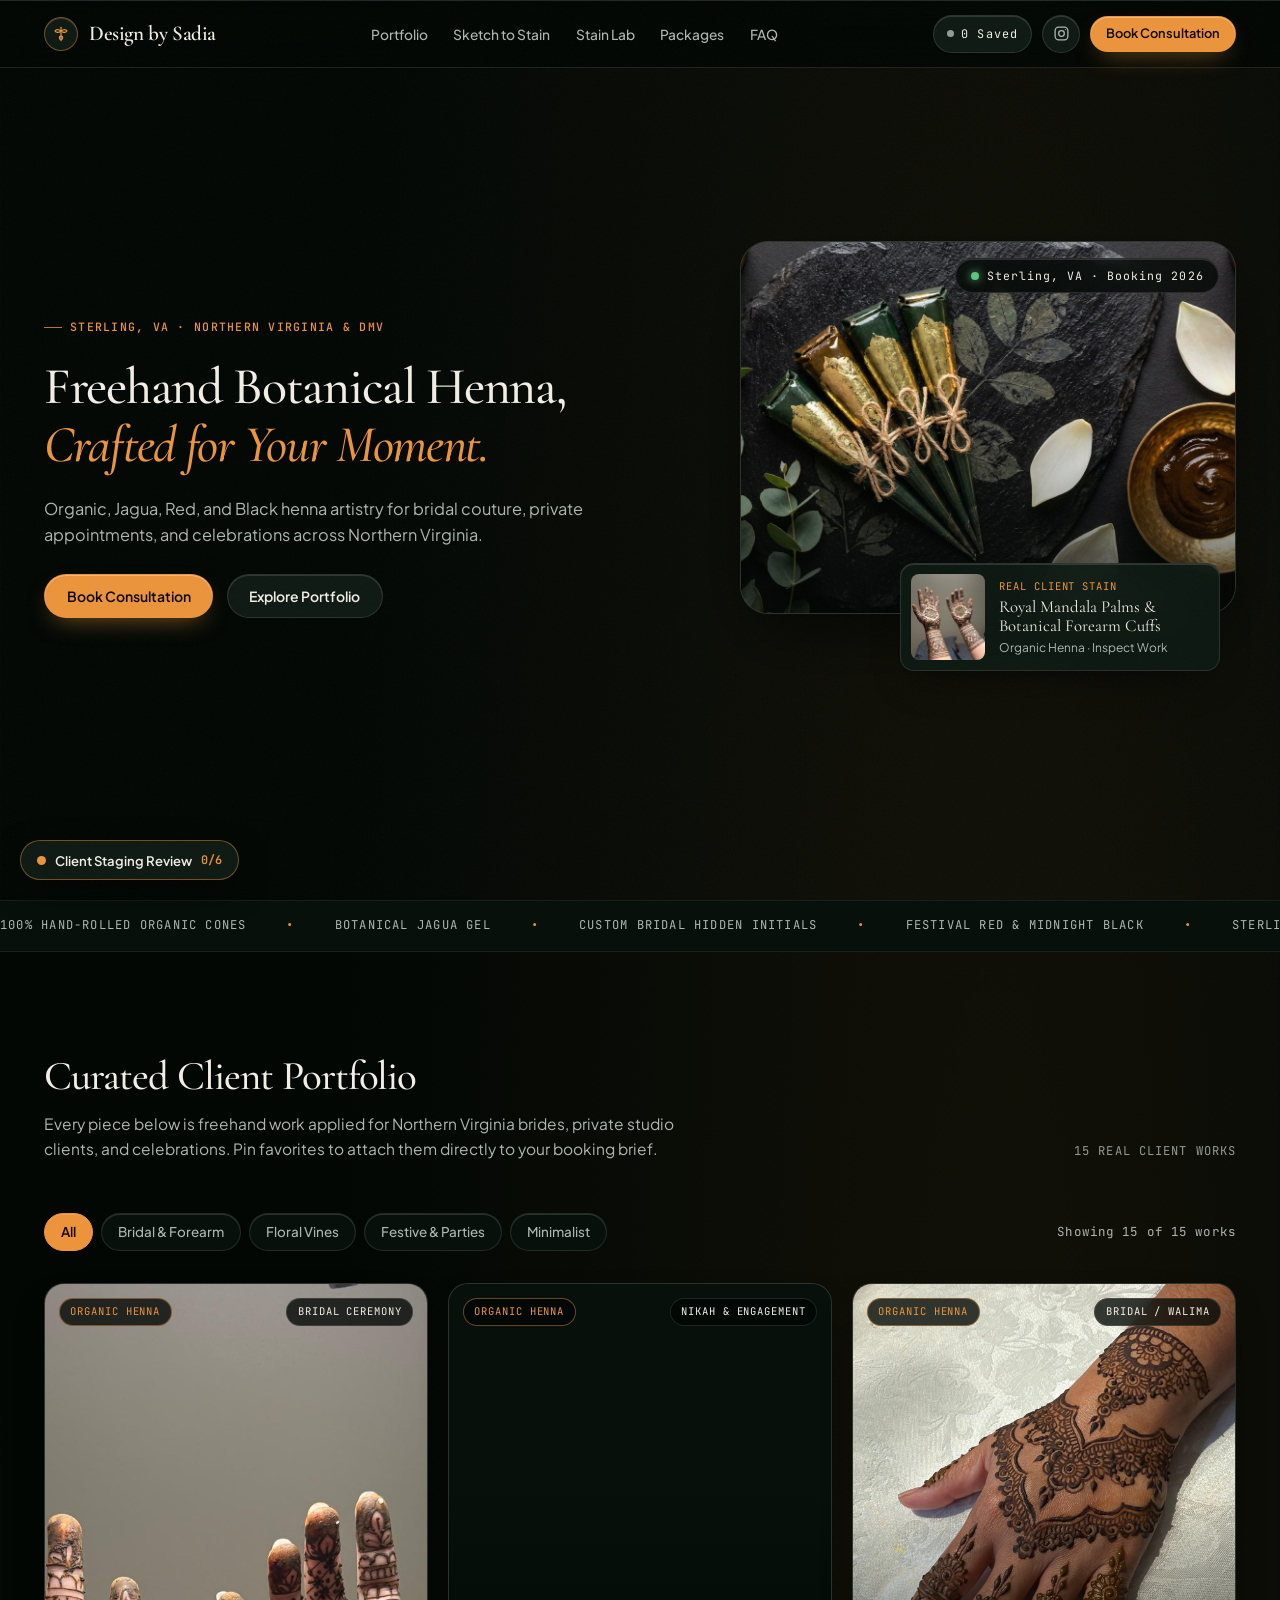
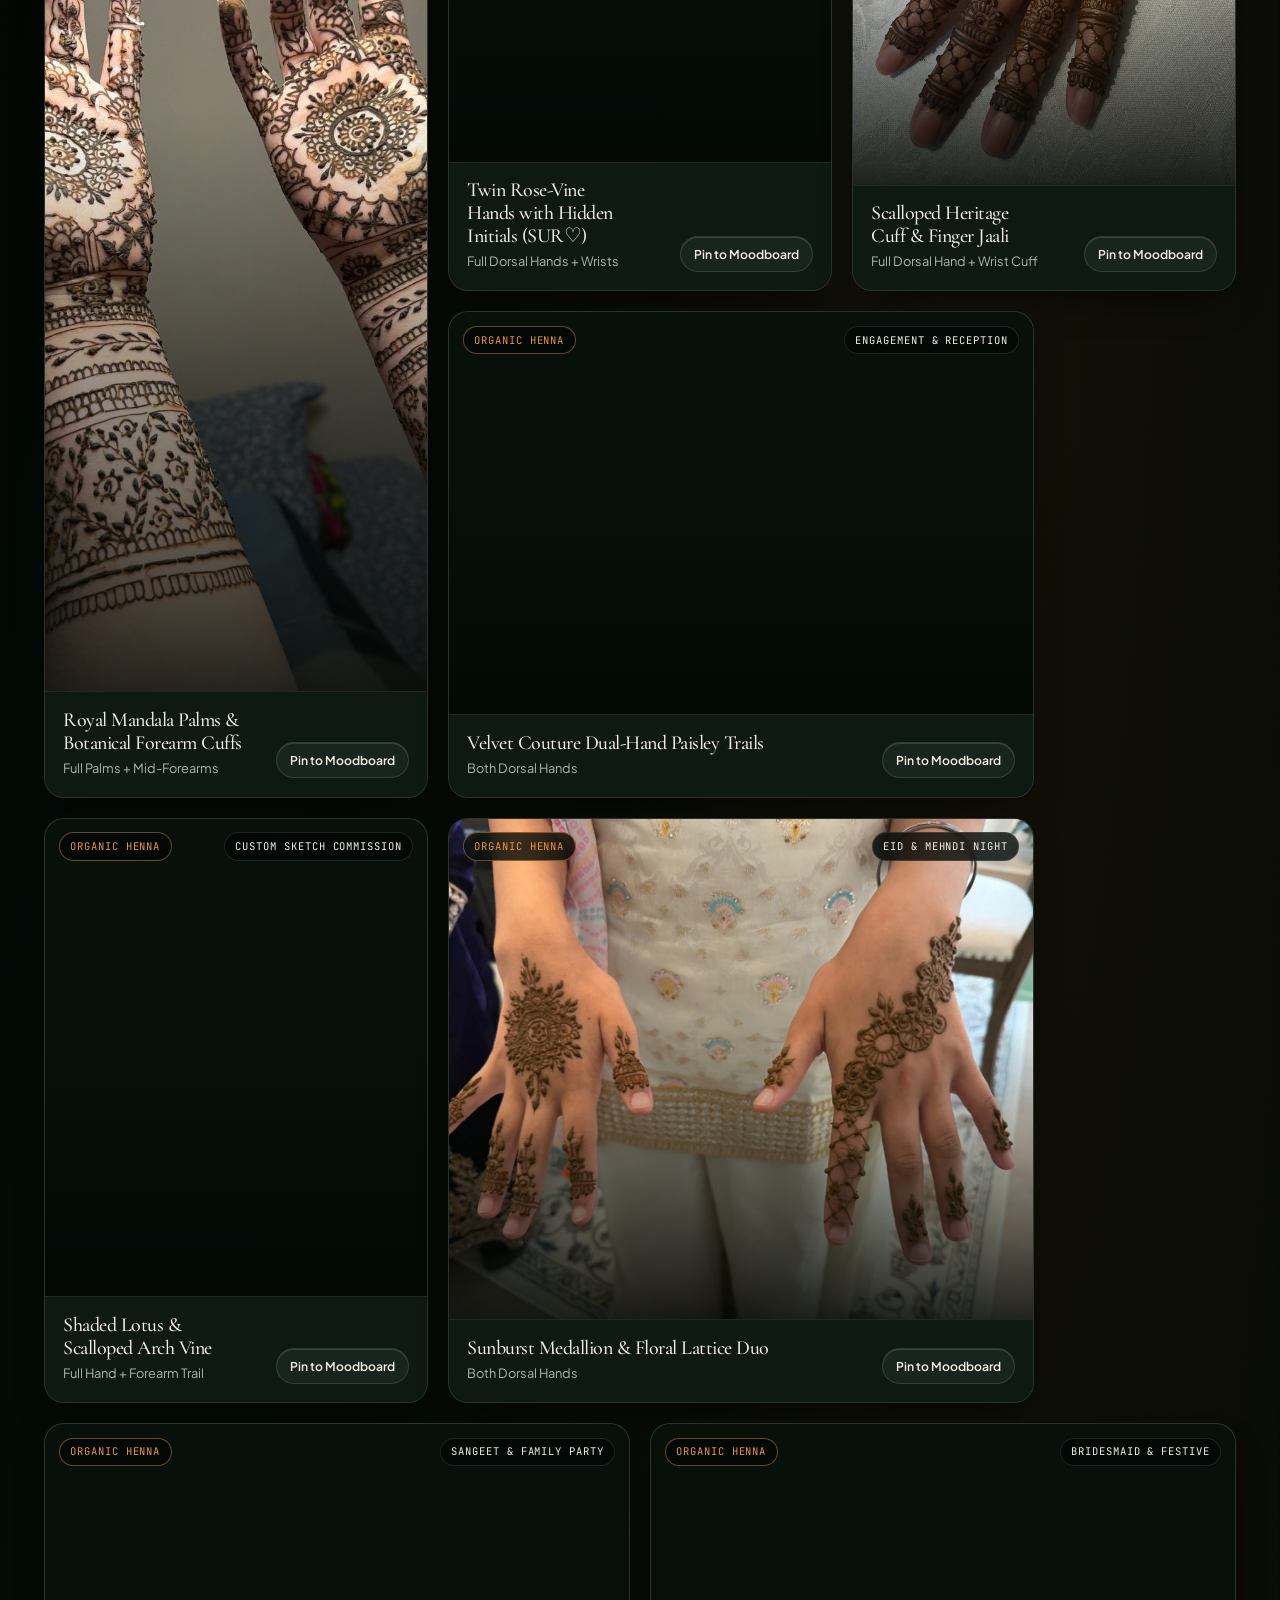
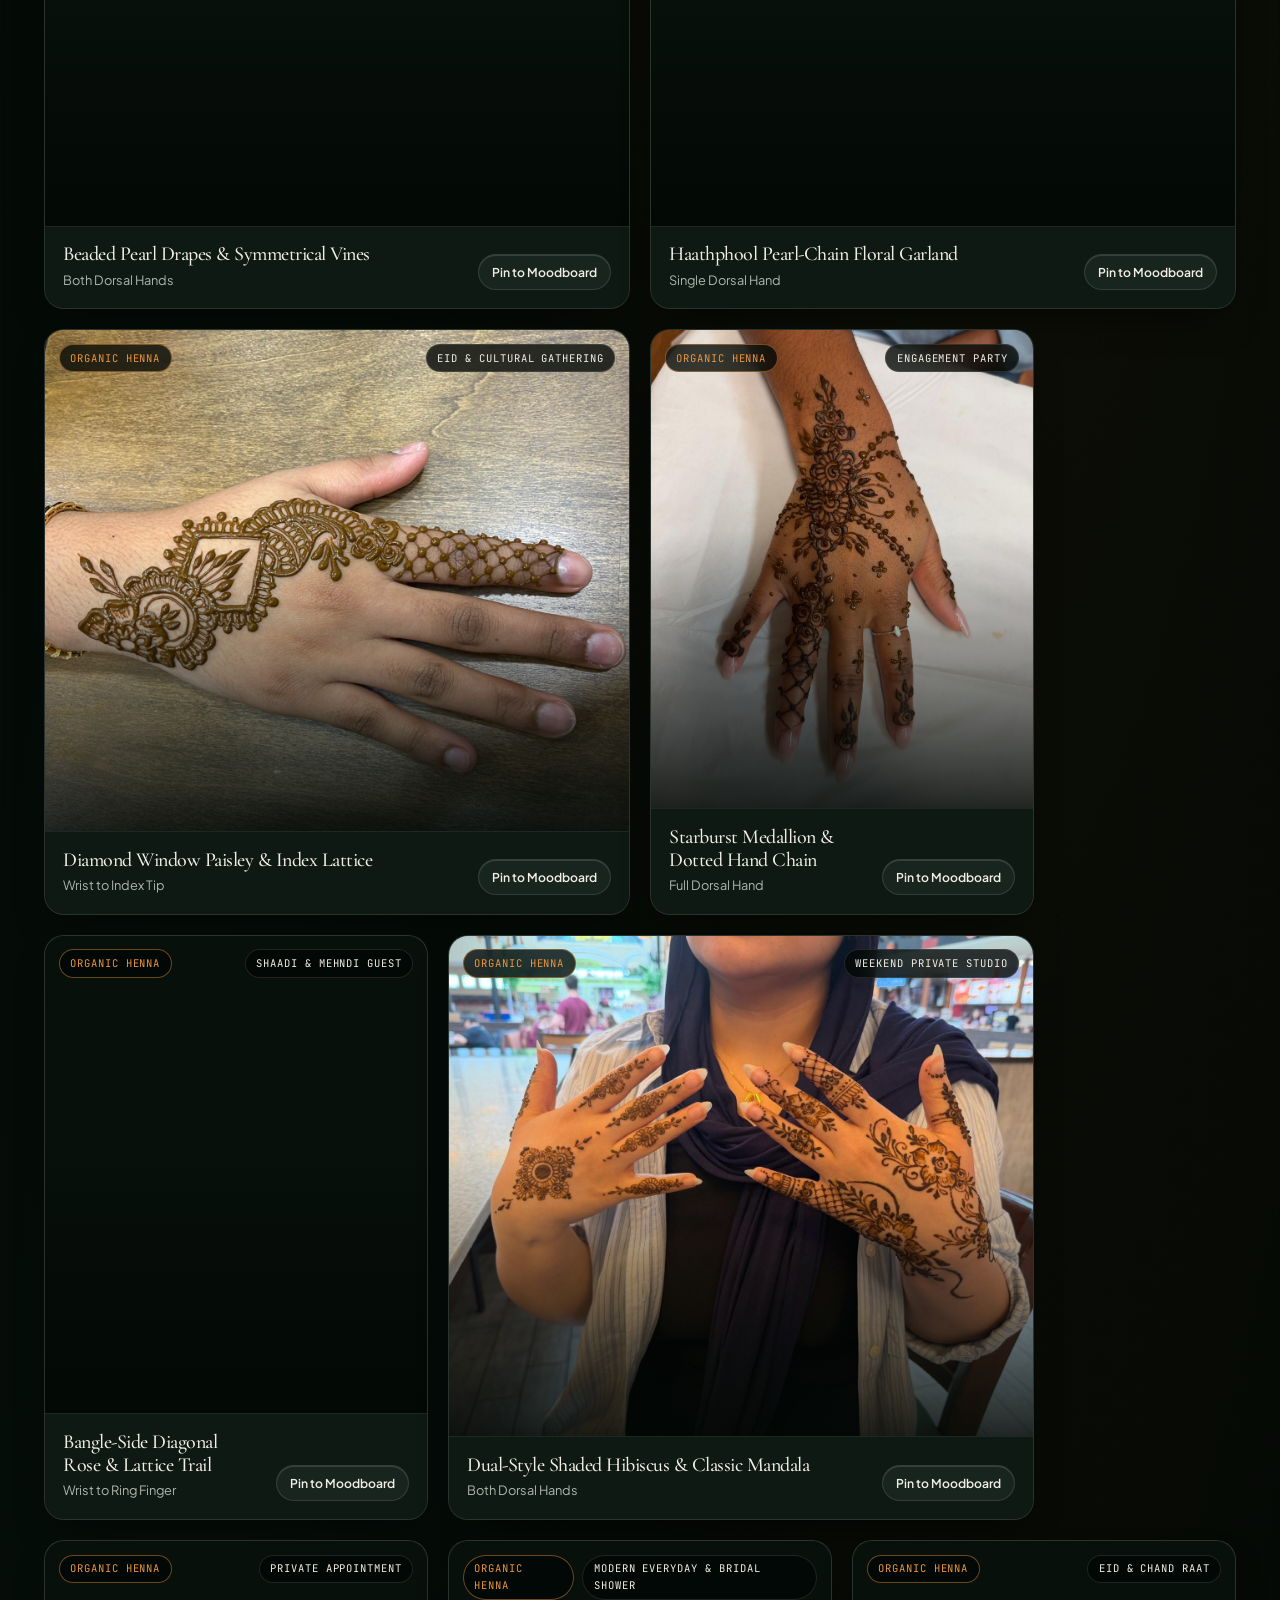
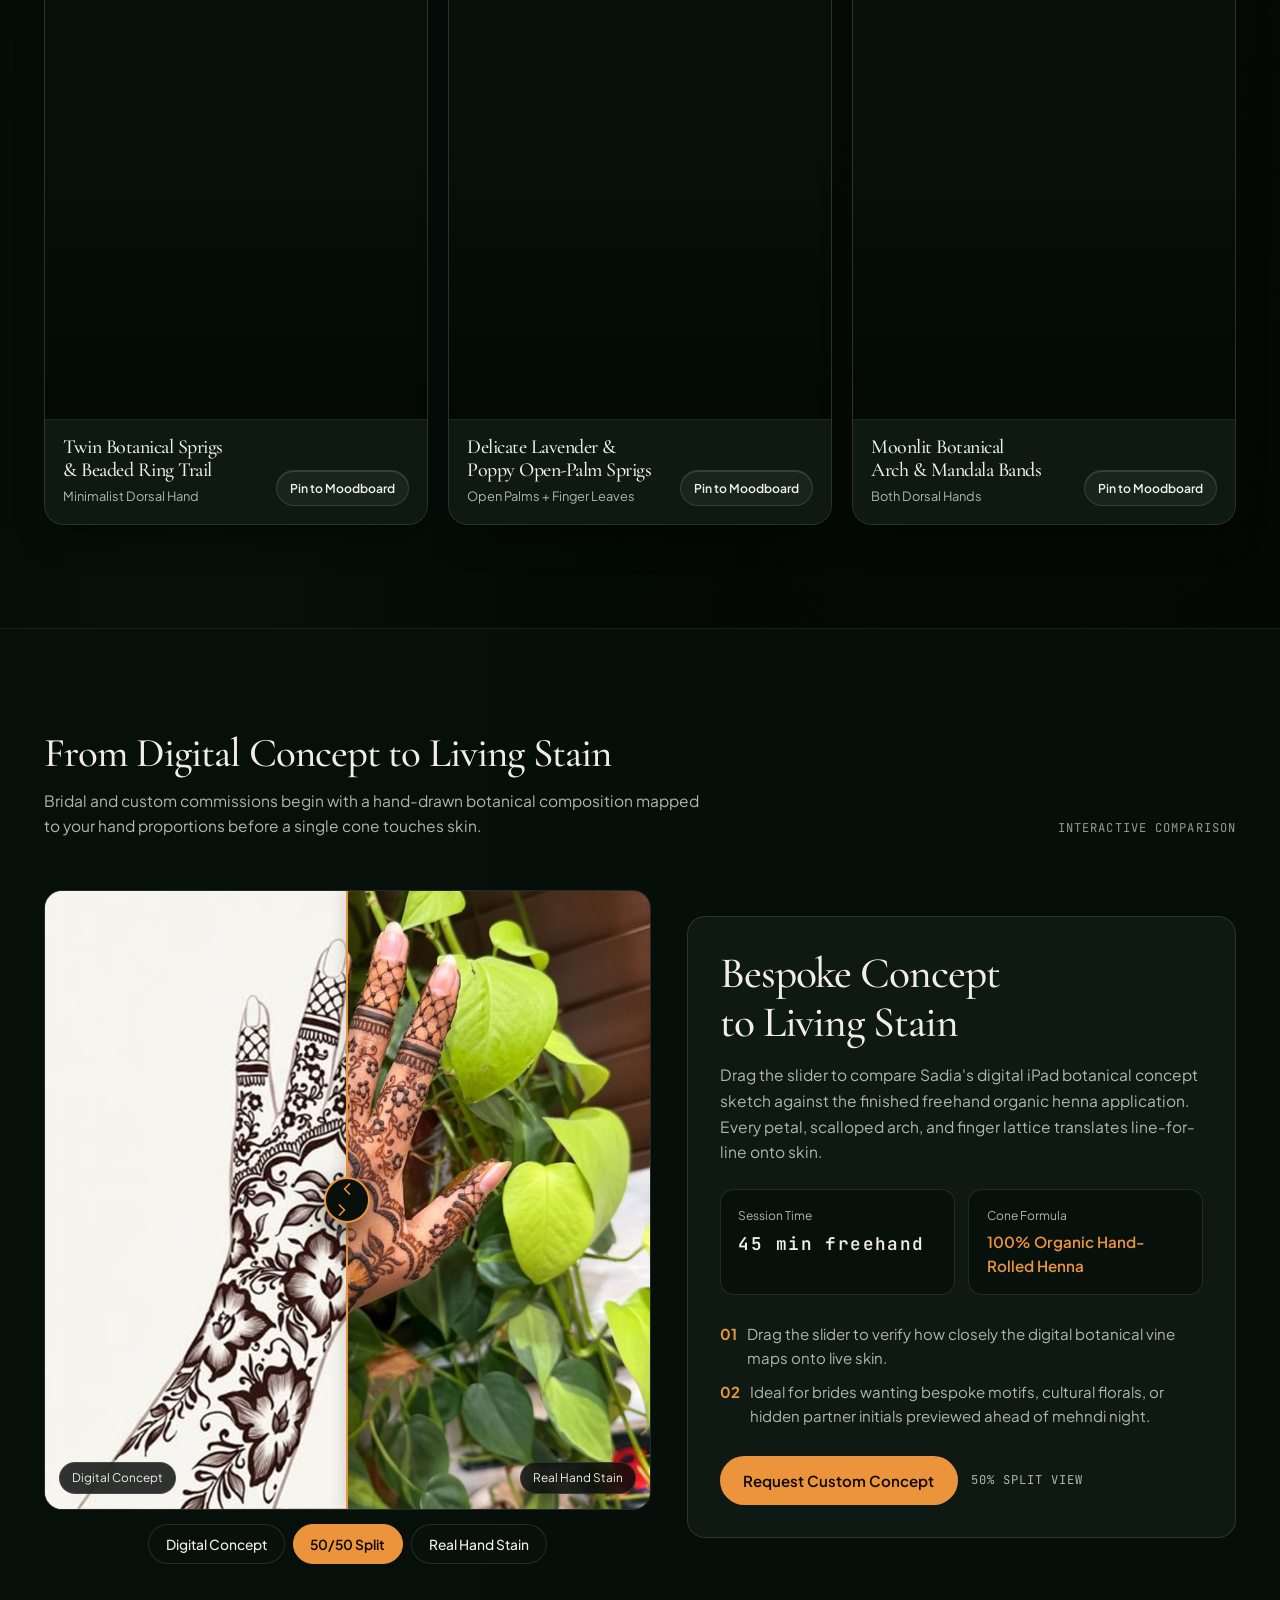
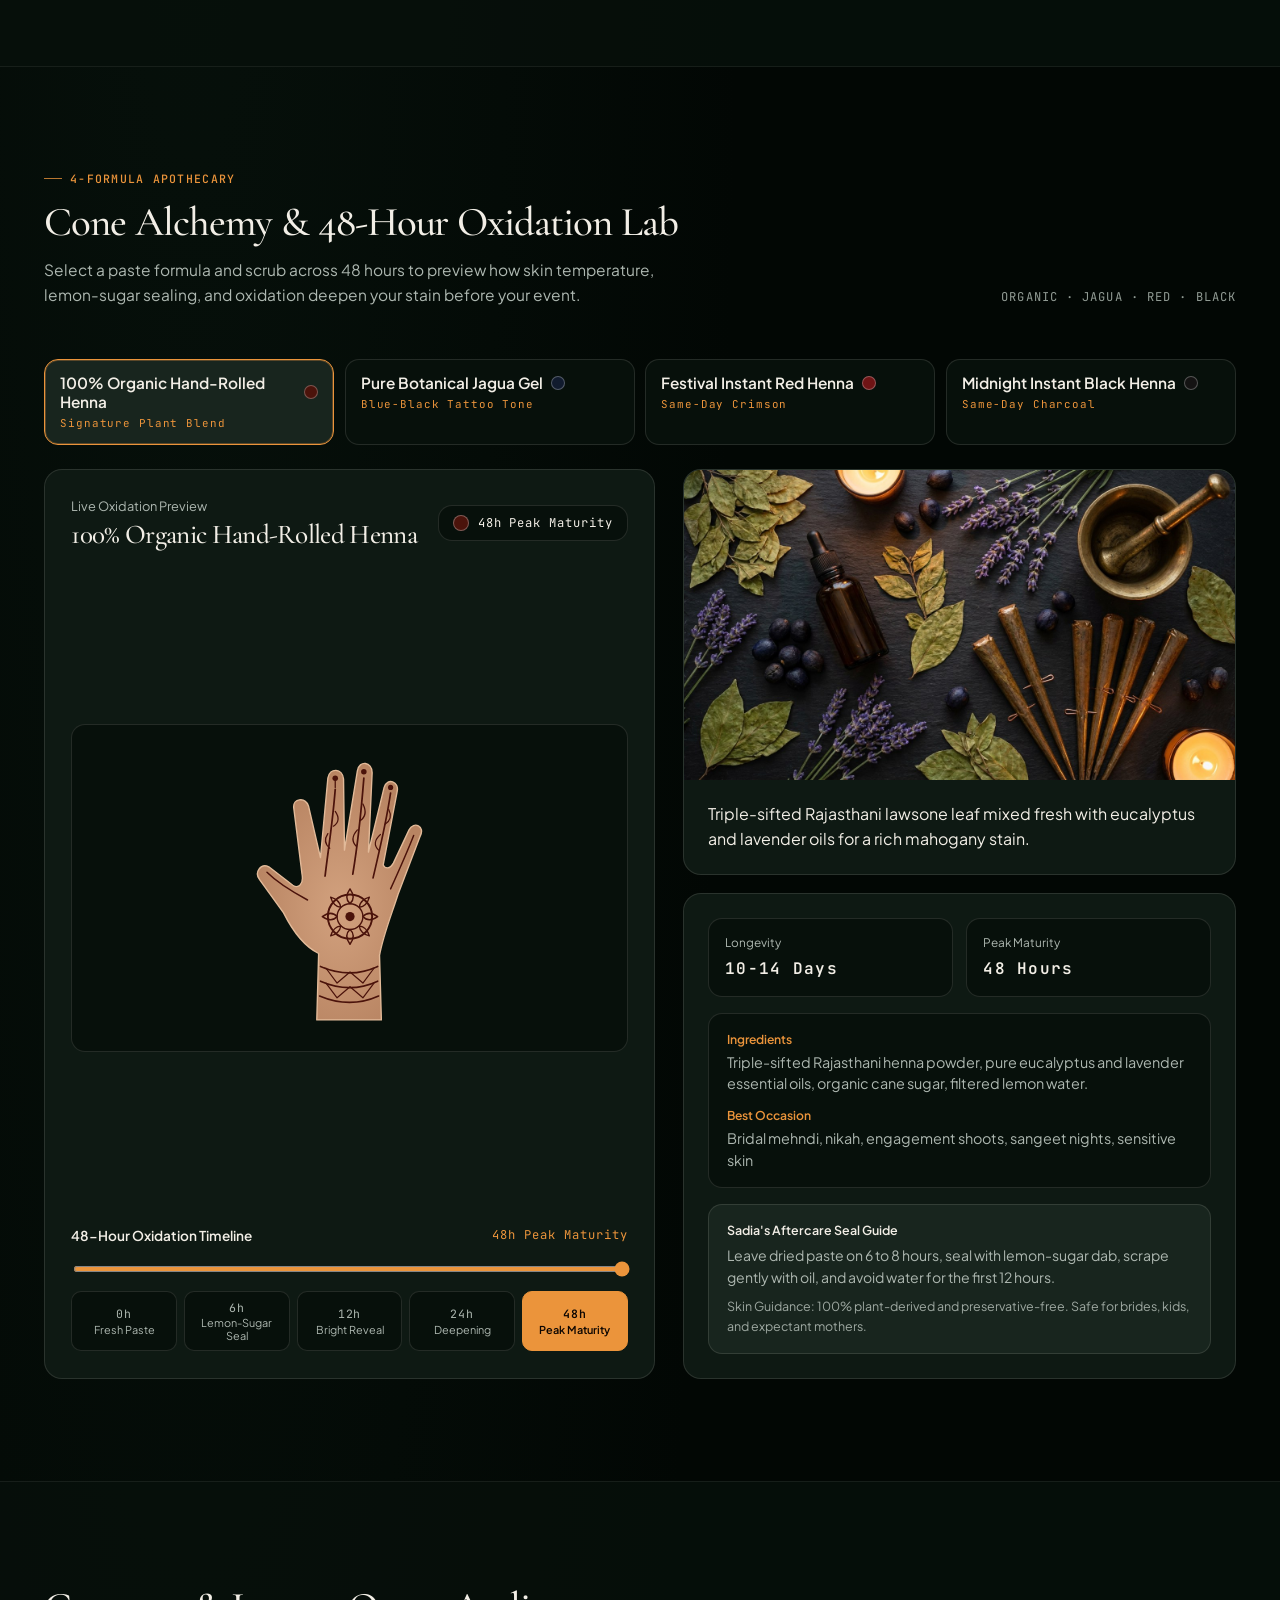
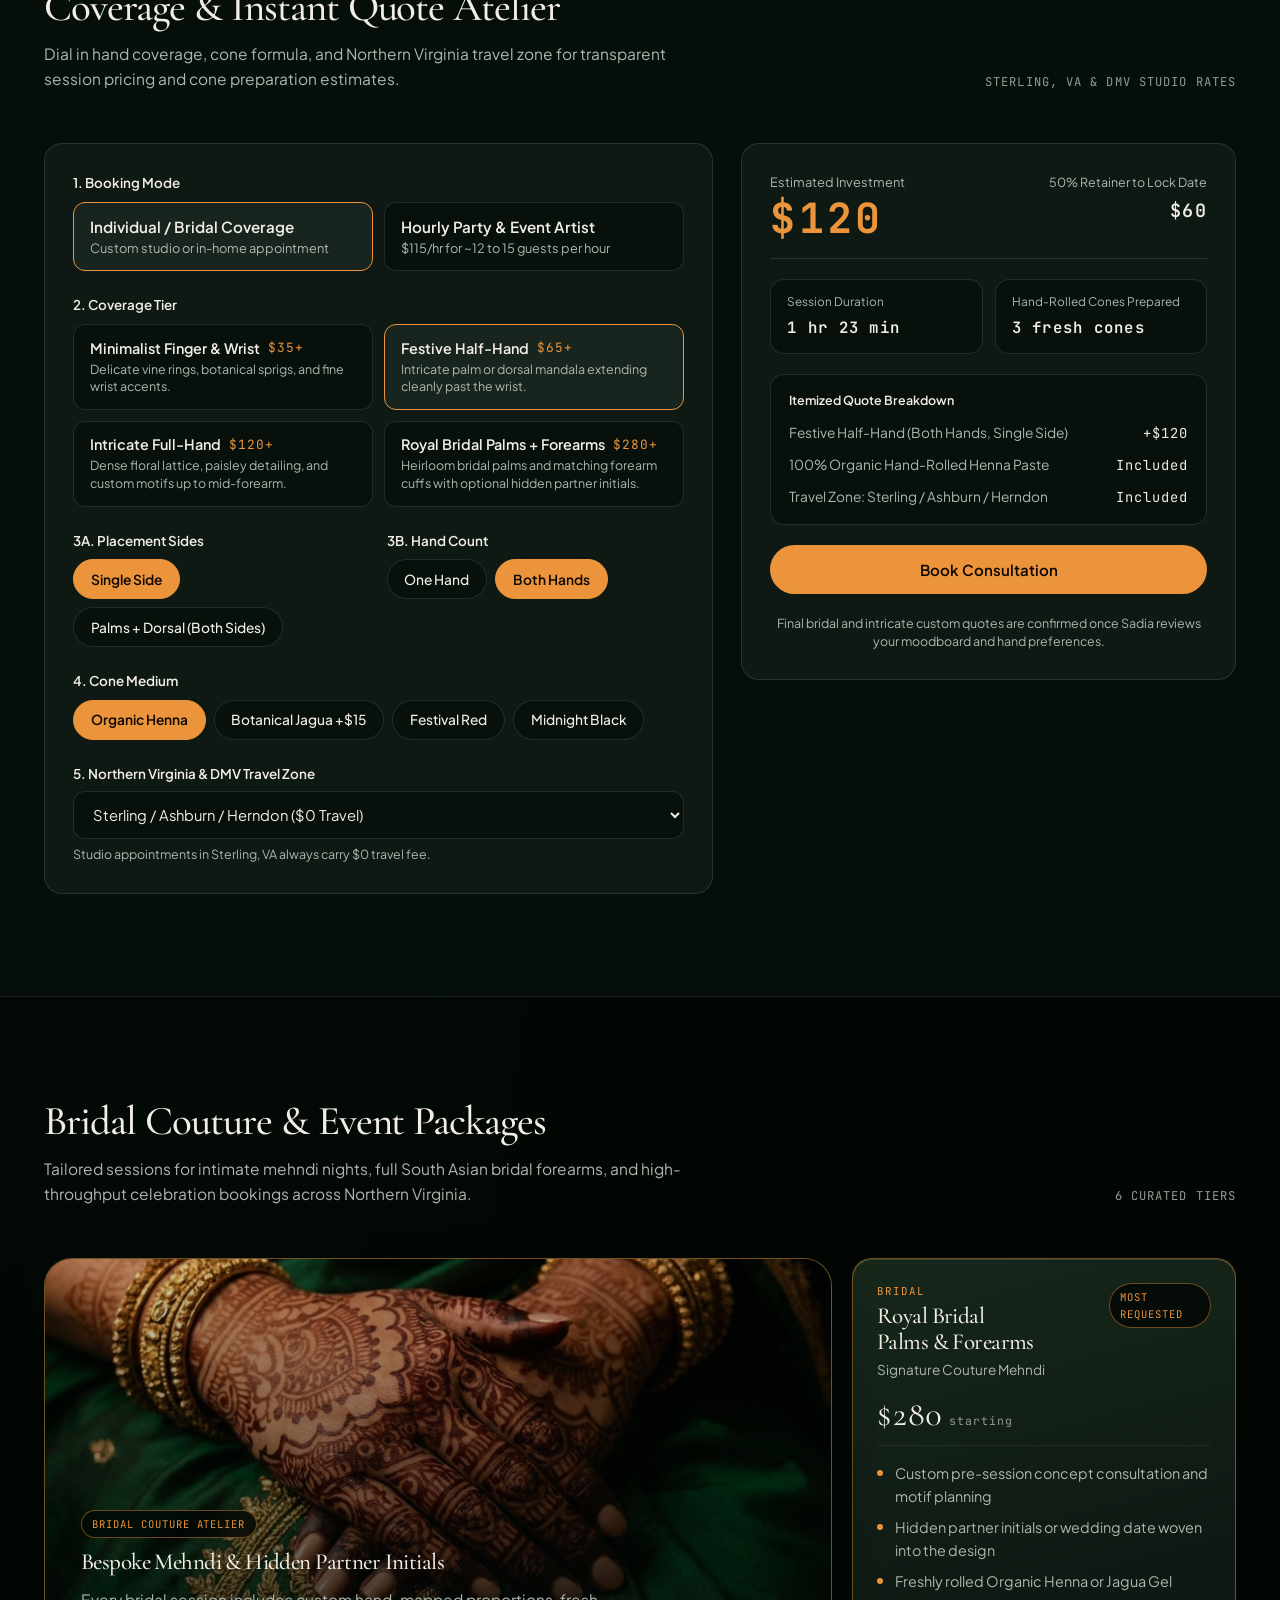
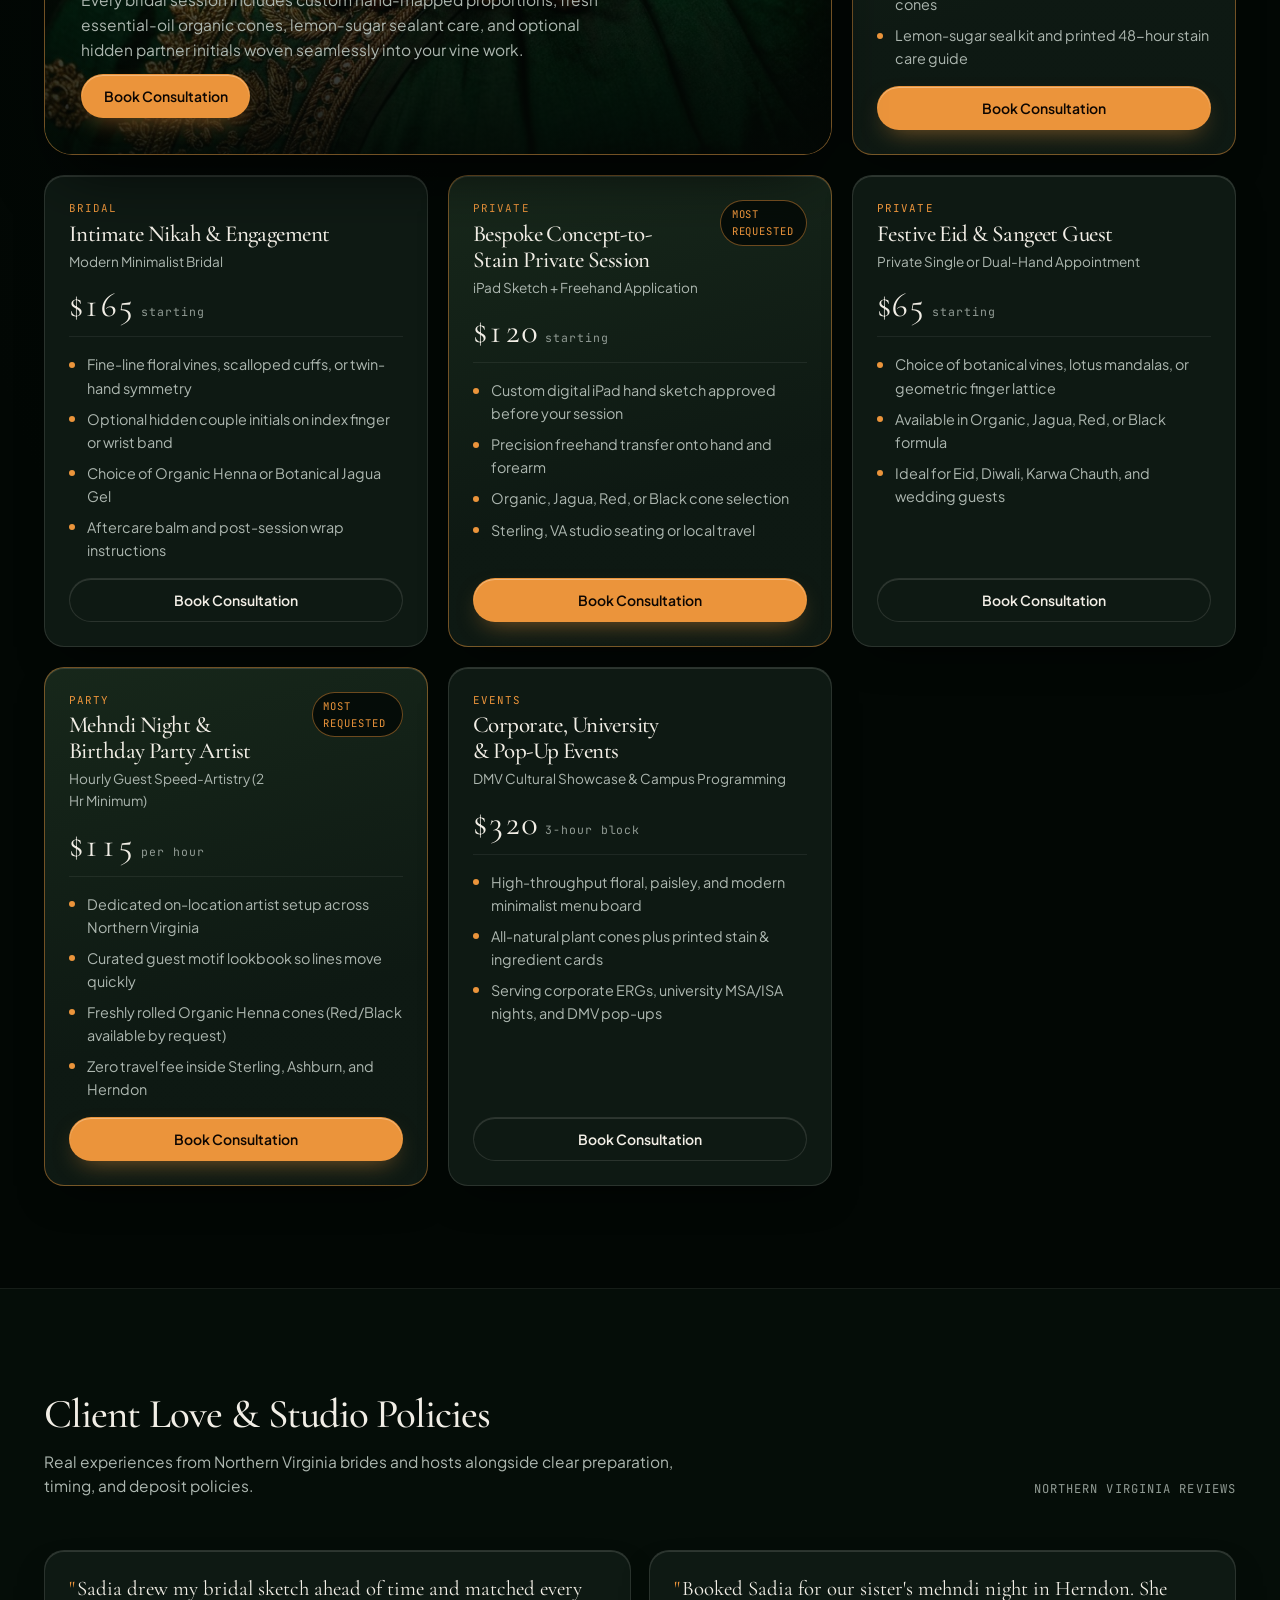
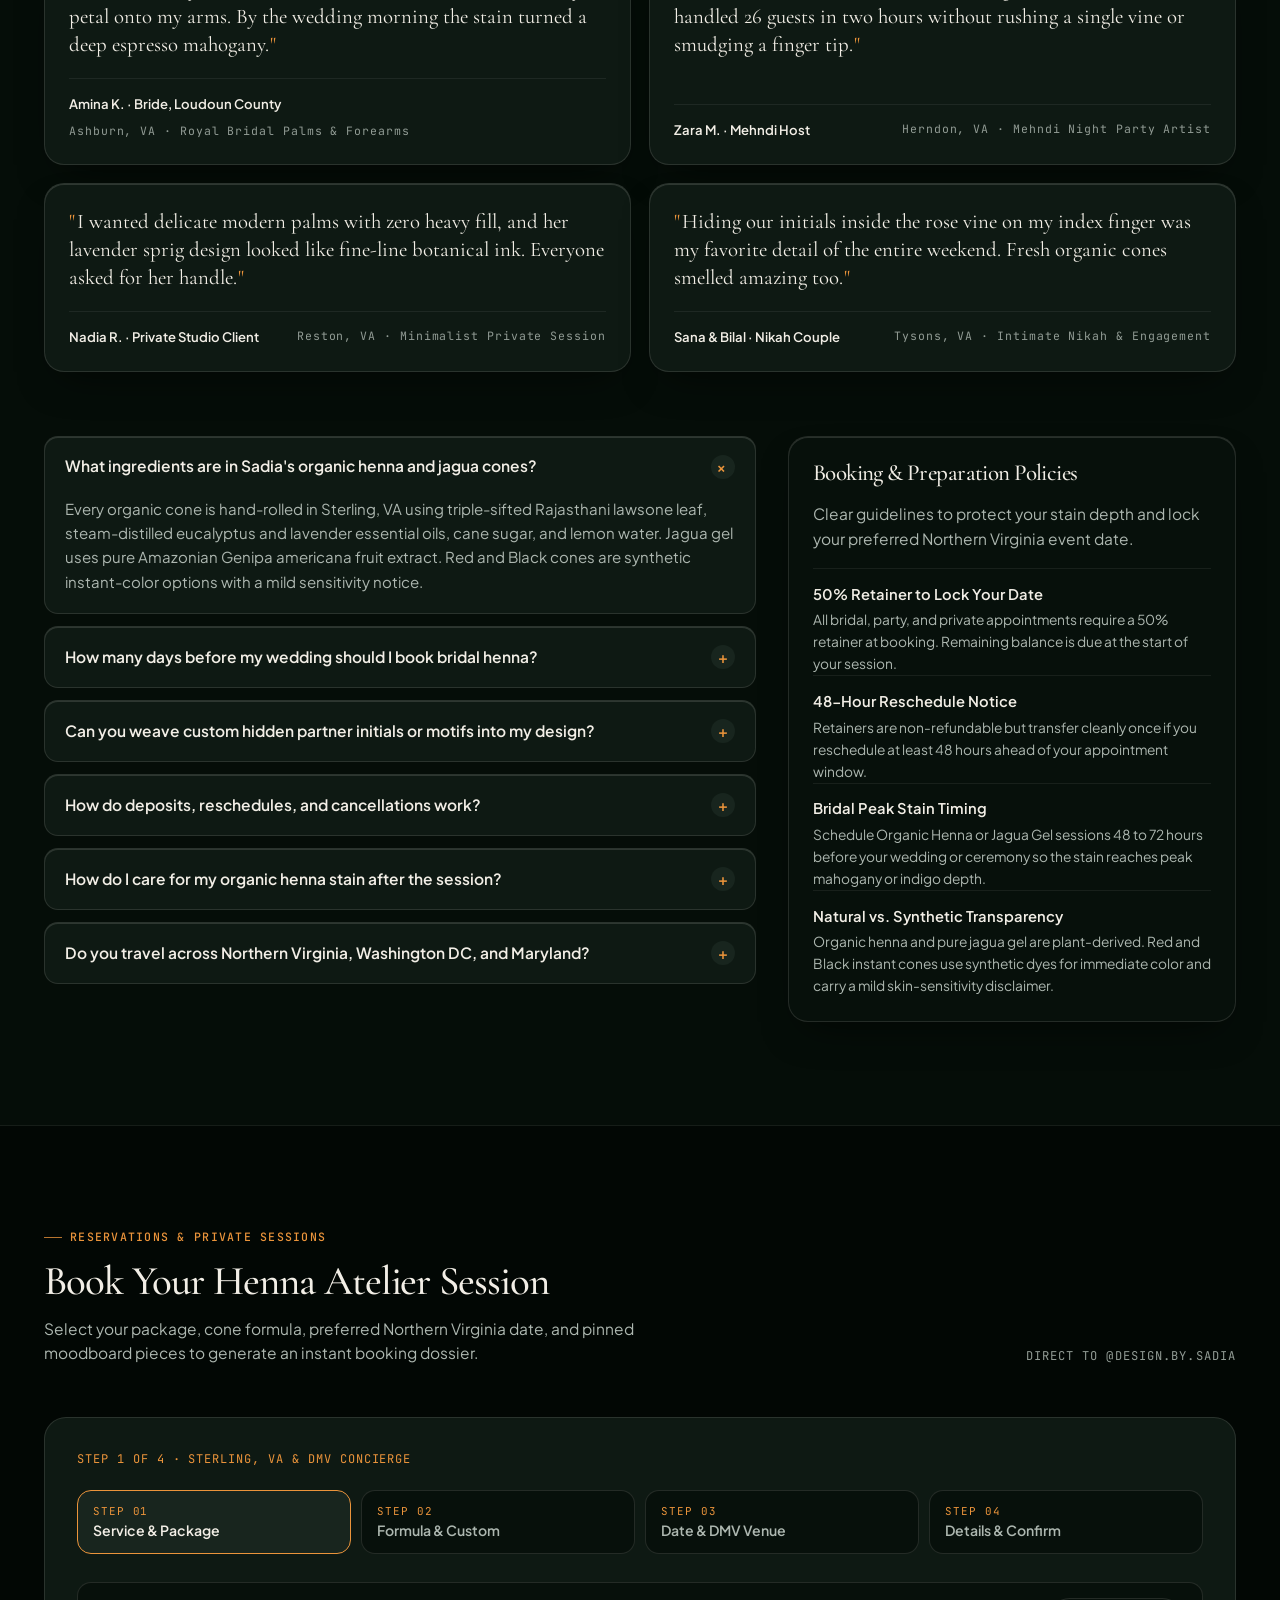
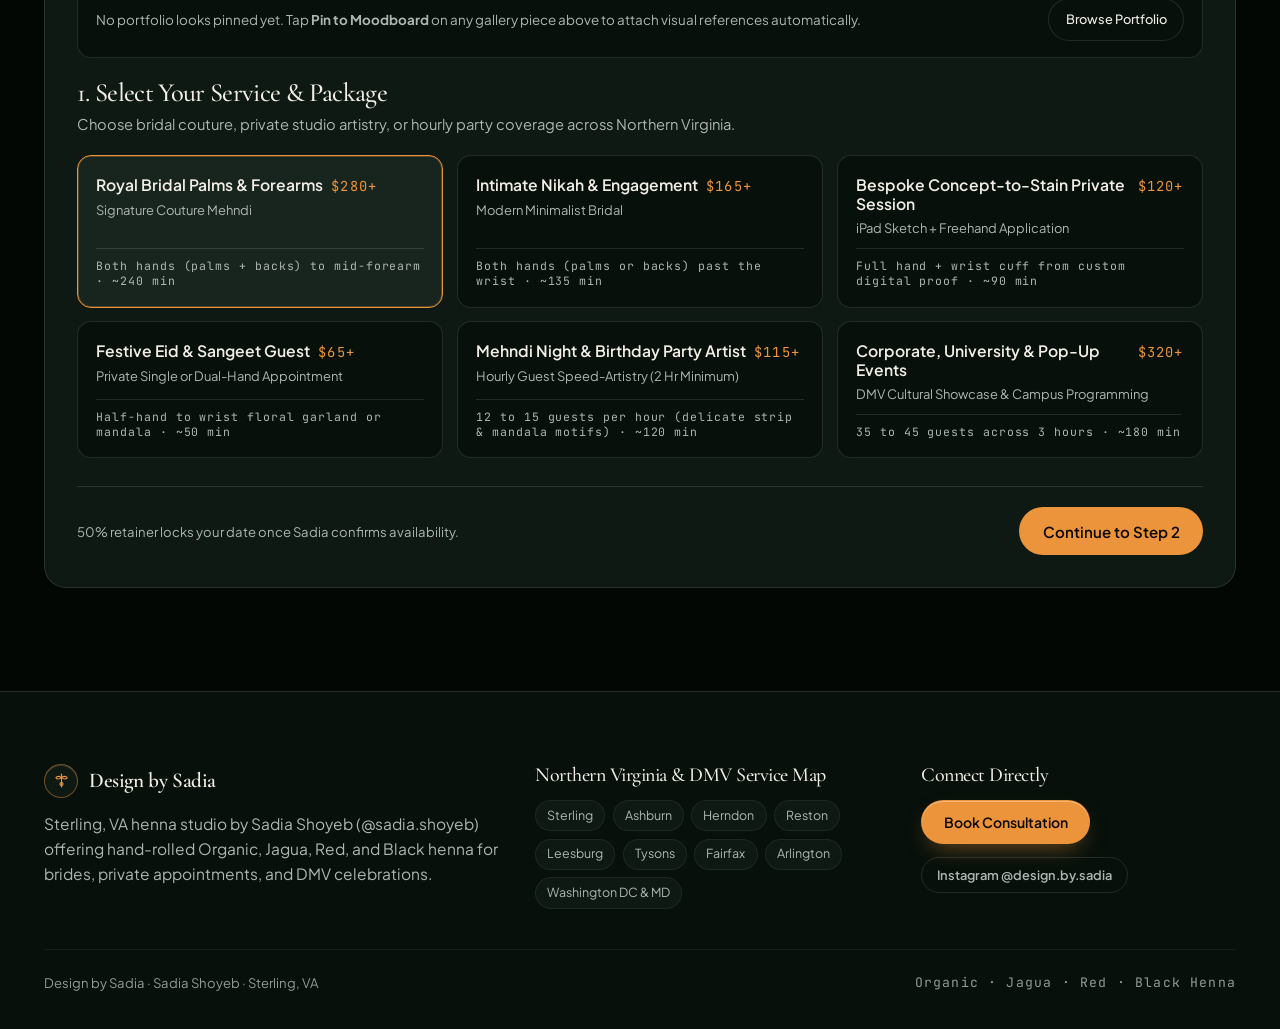
==== index.html @ 56d8e8f5 "deploy: Design by Sadia luxury henna atelier staging v1" ====
<!DOCTYPE html>
<html lang="en">
<head>
  <meta charset="UTF-8">
  <meta name="viewport" content="width=device-width, initial-scale=1.0">
  <title>Design by Sadia | Bespoke Henna &amp; Body Art Atelier in Sterling, VA</title>
  <meta name="description" content="Freehand Organic, Jagua, Red, and Black henna artistry by Sadia Shoyeb in Sterling, VA. Bridal mehndi, private appointments, and events across Northern Virginia and DMV.">
  <meta name="theme-color" content="#090d0b">
  <link rel="manifest" href="./manifest.webmanifest">
  <link rel="preconnect" href="https://fonts.googleapis.com">
  <link rel="preconnect" href="https://fonts.gstatic.com" crossorigin>
  <link href="https://fonts.googleapis.com/css2?family=Cormorant+Garamond:ital,wght@0,500;0,600;1,600&amp;family=JetBrains+Mono:wght@400;500&amp;family=Plus+Jakarta+Sans:wght@400;500;600&amp;display=swap" rel="stylesheet">
  <link rel="stylesheet" href="./styles/tokens.css">
  <link rel="stylesheet" href="./styles/studio.css">
  <style>
    :root { --plane-0: oklch(0.12 0.015 160); --plane-1: oklch(0.16 0.018 160); --color-accent: oklch(0.74 0.145 62); }
    html, body { background-color: var(--plane-0); color: oklch(0.95 0.012 85); }
    .mono-num { font-variant-numeric: tabular-nums; }
    .btn:active { transform: scale(0.97) translateY(1px); }
    .site-header { box-shadow: inset 0 1px 0 0 color-mix(in oklch, oklch(0.95 0.012 85) 14%, transparent); }
  </style>
</head>
<body>
  <div class="atelier-grain" aria-hidden="true"></div>
  <a class="skip-link" href="#main-content">Skip to content</a>

  <header class="site-header">
    <div class="container site-header__inner">
      <a class="brand-mark" href="#top" aria-label="Design by Sadia home">
        <span class="brand-mark__seal" aria-hidden="true">
          <svg width="18" height="18" viewBox="0 0 24 24" fill="none" stroke="currentColor" stroke-width="1.6" stroke-linecap="round" stroke-linejoin="round">
            <path d="M12 3v18"/>
            <path d="M12 8c3.2-2.5 6.5-2.5 8 0-1.5 2.5-4.8 2.5-8 0z"/>
            <path d="M12 8c-3.2-2.5-6.5-2.5-8 0 1.5 2.5 4.8 2.5 8 0z"/>
            <circle cx="12" cy="17" r="2.2"/>
          </svg>
        </span>
        <span class="brand-mark__word">Design by Sadia</span>
      </a>

      <nav aria-label="Primary navigation">
        <ul class="nav-links">
          <li><a href="#portfolio">Portfolio</a></li>
          <li><a href="#sketch-to-stain">Sketch to Stain</a></li>
          <li><a href="#stain-lab">Stain Lab</a></li>
          <li><a href="#packages">Packages</a></li>
          <li><a href="#faq">FAQ</a></li>
        </ul>
      </nav>

      <div class="nav-actions">
        <button
          type="button"
          class="moodboard-pill"
          id="nav-moodboard-btn"
          aria-controls="moodboard-drawer-backdrop"
          aria-expanded="false"
        >
          <span class="moodboard-pill__dot" aria-hidden="true"></span>
          <span id="nav-moodboard-count" class="mono-num">0 Saved</span>
        </button>

        <a
          class="ig-icon-link"
          href="https://www.instagram.com/design.by.sadia/"
          target="_blank"
          rel="noopener noreferrer"
          aria-label="Design by Sadia on Instagram"
        >
          <svg width="17" height="17" viewBox="0 0 24 24" fill="none" stroke="currentColor" stroke-width="1.8" stroke-linecap="round" stroke-linejoin="round" aria-hidden="true">
            <rect x="3" y="3" width="18" height="18" rx="5"/>
            <circle cx="12" cy="12" r="4"/>
            <circle cx="17.5" cy="6.5" r="0.8" fill="currentColor" stroke="none"/>
          </svg>
        </a>

        <a class="btn btn--primary btn--sm nav-cta-desktop" href="#book" data-book-trigger>Book Consultation</a>

        <button
          type="button"
          class="mobile-menu-btn"
          id="mobile-menu-toggle"
          aria-controls="mobile-drawer"
          aria-expanded="false"
          aria-label="Toggle navigation menu"
        >
          <svg width="20" height="20" viewBox="0 0 24 24" fill="none" stroke="currentColor" stroke-width="1.8" stroke-linecap="round" aria-hidden="true">
            <line x1="4" y1="7" x2="20" y2="7"/>
            <line x1="4" y1="12" x2="20" y2="12"/>
            <line x1="4" y1="17" x2="20" y2="17"/>
          </svg>
        </button>
      </div>
    </div>
  </header>

  <div class="mobile-drawer" id="mobile-drawer" hidden>
    <div class="mobile-drawer__links">
      <a href="#portfolio" data-drawer-link>Portfolio</a>
      <a href="#sketch-to-stain" data-drawer-link>Sketch to Stain</a>
      <a href="#stain-lab" data-drawer-link>Stain Lab</a>
      <a href="#estimator" data-drawer-link>Quote Atelier</a>
      <a href="#packages" data-drawer-link>Packages</a>
      <a href="#faq" data-drawer-link>FAQ</a>
    </div>
    <div class="mobile-drawer__footer">
      <a class="btn btn--primary" href="#book" data-drawer-link data-book-trigger>Book Consultation</a>
      <a class="btn btn--ghost" href="https://www.instagram.com/design.by.sadia/" target="_blank" rel="noopener noreferrer">@design.by.sadia on Instagram</a>
    </div>
  </div>

  <main id="main-content">
    <!-- 1. Split-Screen Hero -->
    <section class="hero" id="top">
      <div class="container hero__grid">
        <div class="hero__copy">
          <span class="eyebrow">STERLING, VA &middot; NORTHERN VIRGINIA &amp; DMV</span>
          <h1 class="hero__title">Freehand Botanical Henna, <em>Crafted for Your Moment.</em></h1>
          <p class="hero__sub">Organic, Jagua, Red, and Black henna artistry for bridal couture, private appointments, and celebrations across Northern Virginia.</p>
          <div class="hero__actions">
            <a class="btn btn--primary" href="#book" data-book-trigger>Book Consultation</a>
            <a class="btn btn--secondary" href="#portfolio">Explore Portfolio</a>
          </div>
        </div>

        <div class="hero__stage">
          <div class="hero__frame-primary">
            <span class="hero__availability">
              <span class="hero__availability-dot" aria-hidden="true"></span>
              <span>Sterling, VA &middot; Booking 2026</span>
            </span>
            <img
              id="hero-editorial-img"
              src="./assets/generated/hero-atelier.jpg"
              alt="Hand-rolled organic henna cones arranged beside eucalyptus leaves and brass bowl on dark slate"
              width="1408"
              height="768"
              loading="eager"
              decoding="async"
            >
          </div>

          <button type="button" class="hero__preview-float" id="hero-float-preview" aria-label="Inspect featured bridal henna work in lightbox">
            <img
              id="hero-float-img"
              class="hero__preview-thumb"
              src="./assets/portfolio/portfolio-02-royal-bridal-palms.jpg"
              alt="Featured freehand bridal henna work by Sadia Shoyeb"
              width="148"
              height="172"
              loading="eager"
            >
            <span class="hero__preview-meta">
              <span class="hero__preview-tag">Real Client Stain</span>
              <span class="hero__preview-title" id="hero-float-title">Bridal Couture Palms</span>
              <span class="hero__preview-sub" id="hero-float-sub">100% Freehand &middot; Inspect Work</span>
            </span>
          </button>
        </div>
      </div>
    </section>

    <!-- 2. Single Studio Highlights Strip -->
    <div class="marquee-strip" aria-label="Studio specialties">
      <div class="marquee-strip__track">
        <div class="marquee-strip__group">
          <span>100% Hand-Rolled Organic Cones</span>
          <span class="marquee-strip__sep" aria-hidden="true">&bull;</span>
          <span>Botanical Jagua Gel</span>
          <span class="marquee-strip__sep" aria-hidden="true">&bull;</span>
          <span>Custom Bridal Hidden Initials</span>
          <span class="marquee-strip__sep" aria-hidden="true">&bull;</span>
          <span>Festival Red &amp; Midnight Black</span>
          <span class="marquee-strip__sep" aria-hidden="true">&bull;</span>
          <span>Sterling, VA &amp; DMV Travel</span>
          <span class="marquee-strip__sep" aria-hidden="true">&bull;</span>
        </div>
        <div class="marquee-strip__group marquee-strip__group--clone" aria-hidden="true">
          <span>100% Hand-Rolled Organic Cones</span>
          <span class="marquee-strip__sep">&bull;</span>
          <span>Botanical Jagua Gel</span>
          <span class="marquee-strip__sep">&bull;</span>
          <span>Custom Bridal Hidden Initials</span>
          <span class="marquee-strip__sep">&bull;</span>
          <span>Festival Red &amp; Midnight Black</span>
          <span class="marquee-strip__sep">&bull;</span>
          <span>Sterling, VA &amp; DMV Travel</span>
          <span class="marquee-strip__sep">&bull;</span>
        </div>
      </div>
    </div>

    <!-- 3. Curated Portfolio Gallery -->
    <section class="atelier-section" id="portfolio">
      <div class="container">
        <div class="section-header">
          <div class="section-header__copy">
            <h2>Curated Client Portfolio</h2>
            <p>Every piece below is freehand work applied for Northern Virginia brides, private studio clients, and celebrations. Pin favorites to attach them directly to your booking brief.</p>
          </div>
          <span class="section-header__aside" id="portfolio-total-label">15 REAL CLIENT WORKS</span>
        </div>

        <div class="portfolio-controls">
          <div class="filter-pills" role="group" aria-label="Filter portfolio by category" id="portfolio-filters">
            <button type="button" class="filter-pill" data-category="all" aria-pressed="true">All</button>
            <button type="button" class="filter-pill" data-category="bridal" aria-pressed="false">Bridal &amp; Forearm</button>
            <button type="button" class="filter-pill" data-category="vines" aria-pressed="false">Floral Vines</button>
            <button type="button" class="filter-pill" data-category="festive" aria-pressed="false">Festive &amp; Parties</button>
            <button type="button" class="filter-pill" data-category="minimalist" aria-pressed="false">Minimalist</button>
          </div>
          <div class="portfolio-count" id="portfolio-visible-count" aria-live="polite">Showing 15 of 15 works</div>
        </div>

        <div class="portfolio-grid-shell">
          <div class="portfolio-grid" id="portfolio-grid"></div>
        </div>
      </div>
    </section>

    <!-- 4. Bespoke Sketch-to-Stain Showcase -->
    <section class="atelier-section atelier-section--surface" id="sketch-to-stain">
      <div class="container">
        <div class="section-header">
          <div class="section-header__copy">
            <h2>From Digital Concept to Living Stain</h2>
            <p>Bridal and custom commissions begin with a hand-drawn botanical composition mapped to your hand proportions before a single cone touches skin.</p>
          </div>
          <span class="section-header__aside">INTERACTIVE COMPARISON</span>
        </div>
        <div class="mount-shell" id="sketch-stain-mount"></div>
      </div>
    </section>

    <!-- 5. 4-Formula Cone Bar & 48-Hour Stain Oxidation Lab -->
    <section class="atelier-section" id="stain-lab">
      <div class="container">
        <div class="section-header">
          <div class="section-header__copy">
            <span class="eyebrow">4-FORMULA APOTHECARY</span>
            <h2>Cone Alchemy &amp; 48-Hour Oxidation Lab</h2>
            <p>Select a paste formula and scrub across 48 hours to preview how skin temperature, lemon-sugar sealing, and oxidation deepen your stain before your event.</p>
          </div>
          <span class="section-header__aside">ORGANIC &middot; JAGUA &middot; RED &middot; BLACK</span>
        </div>
        <div class="mount-shell" id="stain-lab-mount"></div>
      </div>
    </section>

    <!-- 6. Interactive Coverage & Instant Quote Atelier -->
    <section class="atelier-section atelier-section--surface" id="estimator">
      <div class="container">
        <div class="section-header">
          <div class="section-header__copy">
            <h2>Coverage &amp; Instant Quote Atelier</h2>
            <p>Dial in hand coverage, cone formula, and Northern Virginia travel zone for transparent session pricing and cone preparation estimates.</p>
          </div>
          <span class="section-header__aside">STERLING, VA &amp; DMV STUDIO RATES</span>
        </div>
        <div class="mount-shell" id="coverage-estimator-mount"></div>
      </div>
    </section>

    <!-- 7. Bridal Couture & Event Packages Bento -->
    <section class="atelier-section" id="packages">
      <div class="container">
        <div class="section-header">
          <div class="section-header__copy">
            <h2>Bridal Couture &amp; Event Packages</h2>
            <p>Tailored sessions for intimate mehndi nights, full South Asian bridal forearms, and high-throughput celebration bookings across Northern Virginia.</p>
          </div>
          <span class="section-header__aside">6 CURATED TIERS</span>
        </div>
        <div class="packages-bento" id="packages-bento"></div>
      </div>
    </section>

    <!-- 8. Client Love & Studio FAQ -->
    <section class="atelier-section atelier-section--surface" id="faq">
      <div class="container">
        <div class="section-header">
          <div class="section-header__copy">
            <h2>Client Love &amp; Studio Policies</h2>
            <p>Real experiences from Northern Virginia brides and hosts alongside clear preparation, timing, and deposit policies.</p>
          </div>
          <span class="section-header__aside">NORTHERN VIRGINIA REVIEWS</span>
        </div>

        <div class="testimonials-grid" id="testimonials-grid"></div>

        <div class="faq-layout">
          <div class="faq-list" id="faq-accordion"></div>
          <aside class="policies-panel" aria-label="Studio booking policies">
            <h3>Booking &amp; Preparation Policies</h3>
            <p>Clear guidelines to protect your stain depth and lock your preferred Northern Virginia event date.</p>
            <div id="policies-list"></div>
          </aside>
        </div>
      </div>
    </section>

    <!-- 9. Booking Concierge -->
    <section class="atelier-section" id="book">
      <div class="container">
        <div class="section-header">
          <div class="section-header__copy">
            <span class="eyebrow">RESERVATIONS &amp; PRIVATE SESSIONS</span>
            <h2>Book Your Henna Atelier Session</h2>
            <p>Select your package, cone formula, preferred Northern Virginia date, and pinned moodboard pieces to generate an instant booking dossier.</p>
          </div>
          <span class="section-header__aside">DIRECT TO @DESIGN.BY.SADIA</span>
        </div>
        <div class="mount-shell" id="booking-concierge-mount"></div>
      </div>
    </section>
  </main>

  <footer class="site-footer">
    <div class="container">
      <div class="footer-grid">
        <div>
          <div class="brand-mark">
            <span class="brand-mark__seal" aria-hidden="true">
              <svg width="17" height="17" viewBox="0 0 24 24" fill="none" stroke="currentColor" stroke-width="1.6" stroke-linecap="round" stroke-linejoin="round">
                <path d="M12 3v18"/>
                <path d="M12 8c3.2-2.5 6.5-2.5 8 0-1.5 2.5-4.8 2.5-8 0z"/>
                <path d="M12 8c-3.2-2.5-6.5-2.5-8 0 1.5 2.5 4.8 2.5 8 0z"/>
                <circle cx="12" cy="17" r="2.2"/>
              </svg>
            </span>
            <span class="brand-mark__word">Design by Sadia</span>
          </div>
          <p class="prose-body" style="margin-top: 0.9rem;" id="footer-bio-summary">
            Bespoke freehand henna and jagua studio led by Sadia Shoyeb in Sterling, VA. Freshly hand-rolled organic cones for bridal couture, private appointments, and celebrations.
          </p>
        </div>

        <div>
          <h3 style="font-size: 1.25rem;">Northern Virginia &amp; DMV Service Map</h3>
          <div class="footer-areas" id="footer-service-areas"></div>
        </div>

        <div style="display: flex; flex-direction: column; align-items: flex-start; gap: 0.85rem;">
          <h3 style="font-size: 1.25rem;">Connect Directly</h3>
          <a class="btn btn--primary" href="#book" data-book-trigger>Book Consultation</a>
          <a class="btn btn--ghost btn--sm" href="https://www.instagram.com/design.by.sadia/" target="_blank" rel="noopener noreferrer">Instagram @design.by.sadia</a>
        </div>
      </div>

      <div class="footer-bottom">
        <span>Design by Sadia &middot; Sadia Shoyeb &middot; Sterling, VA</span>
        <span class="mono-num">Organic &middot; Jagua &middot; Red &middot; Black Henna</span>
      </div>
    </div>
  </footer>

  <!-- Lightbox Modal -->
  <div class="lightbox-backdrop" id="portfolio-lightbox" role="dialog" aria-modal="true" aria-labelledby="lightbox-title" hidden>
    <div class="lightbox-dialog">
      <button type="button" class="lightbox-close" id="lightbox-close" aria-label="Close portfolio lightbox">
        <svg width="18" height="18" viewBox="0 0 24 24" fill="none" stroke="currentColor" stroke-width="2" stroke-linecap="round" aria-hidden="true">
          <line x1="18" y1="6" x2="6" y2="18"/>
          <line x1="6" y1="6" x2="18" y2="18"/>
        </svg>
      </button>

      <div class="lightbox-media">
        <img id="lightbox-img" src="./assets/portfolio/portfolio-01-botanical-vine.jpg" alt="" width="1200" height="1600">
        <button type="button" class="lightbox-nav lightbox-nav--prev" id="lightbox-prev" aria-label="Previous portfolio piece">
          <svg width="18" height="18" viewBox="0 0 24 24" fill="none" stroke="currentColor" stroke-width="2" stroke-linecap="round" stroke-linejoin="round" aria-hidden="true">
            <polyline points="15 18 9 12 15 6"/>
          </svg>
        </button>
        <button type="button" class="lightbox-nav lightbox-nav--next" id="lightbox-next" aria-label="Next portfolio piece">
          <svg width="18" height="18" viewBox="0 0 24 24" fill="none" stroke="currentColor" stroke-width="2" stroke-linecap="round" stroke-linejoin="round" aria-hidden="true">
            <polyline points="9 18 15 12 9 6"/>
          </svg>
        </button>
      </div>

      <div class="lightbox-details">
        <div style="display: flex; flex-direction: column; gap: 0.85rem;">
          <span class="card-chip card-chip--accent" id="lightbox-medium" style="align-self: flex-start;">Organic Henna</span>
          <h3 id="lightbox-title">Design Title</h3>
          <p id="lightbox-story"></p>
          <div class="lightbox-specs">
            <div>
              <span class="lightbox-spec-label">Coverage</span>
              <span class="lightbox-spec-val" id="lightbox-coverage">Full Palm</span>
            </div>
            <div>
              <span class="lightbox-spec-label">Occasion</span>
              <span class="lightbox-spec-val" id="lightbox-occasion">Bridal</span>
            </div>
          </div>
        </div>

        <div class="lightbox-actions">
          <button type="button" class="btn btn--secondary" id="lightbox-pin-btn" aria-pressed="false">Pin to Moodboard</button>
          <button type="button" class="btn btn--primary" id="lightbox-book-btn">Pin &amp; Book Similar</button>
        </div>
      </div>
    </div>
  </div>

  <!-- Saved Moodboard Drawer -->
  <div class="moodboard-drawer-backdrop" id="moodboard-drawer-backdrop" role="dialog" aria-modal="true" aria-labelledby="moodboard-drawer-title" hidden>
    <div class="moodboard-drawer">
      <div class="moodboard-drawer__head">
        <div>
          <h3 id="moodboard-drawer-title">Saved Moodboard</h3>
          <p class="prose-body" style="font-size: 0.84rem;" id="moodboard-drawer-sub">Pin designs to share inspiration with Sadia.</p>
        </div>
        <button type="button" class="lightbox-close" id="moodboard-close-btn" style="position: static;" aria-label="Close saved moodboard">
          <svg width="18" height="18" viewBox="0 0 24 24" fill="none" stroke="currentColor" stroke-width="2" stroke-linecap="round" aria-hidden="true">
            <line x1="18" y1="6" x2="6" y2="18"/>
            <line x1="6" y1="6" x2="18" y2="18"/>
          </svg>
        </button>
      </div>

      <div class="moodboard-drawer__list" id="moodboard-drawer-list"></div>

      <div class="moodboard-drawer__foot">
        <button type="button" class="btn btn--primary" id="moodboard-book-btn">Book Consultation</button>
        <button type="button" class="btn btn--destructive btn--sm" id="moodboard-clear-btn">Clear Saved Moodboard</button>
      </div>
    </div>
  </div>

  <div id="client-review-mount"></div>

  <script type="module" src="./js/app.js"></script>
</body>
</html>
---- styles/tokens.css ----
/* Design by Sadia: Dark Botanical Atelier Design Tokens */
:root {
  color-scheme: dark;

  /* 5-Plane Monotonic OKLCH Surface Stack */
  --plane-0-void: oklch(0.12 0.015 160);
  --plane-1-surface: oklch(0.16 0.018 160);
  --plane-2-card: oklch(0.20 0.020 160);
  --plane-3-elevated: oklch(0.25 0.022 160);
  --plane-4-overlay: oklch(0.29 0.024 160);

  /* Specular & Structural Borders */
  --border-specular: color-mix(in oklch, oklch(0.95 0.012 85) 12%, transparent);
  --border-subtle: color-mix(in oklch, oklch(0.95 0.012 85) 7%, transparent);
  --border-strong: color-mix(in oklch, oklch(0.95 0.012 85) 22%, transparent);
  --border-accent: color-mix(in oklch, oklch(0.74 0.145 62) 45%, transparent);

  /* Perceptual Typography Scale (APCA Lc >= 92 primary, Lc >= 66 secondary) */
  --text-primary: oklch(0.95 0.012 85);
  --text-secondary: oklch(0.77 0.016 155);
  --text-muted: oklch(0.68 0.015 155);

  /* Single Locked Burnished Henna-Amber Accent */
  --accent-henna: oklch(0.74 0.145 62);
  --accent-henna-hover: oklch(0.79 0.150 62);
  --accent-henna-soft: color-mix(in oklch, oklch(0.74 0.145 62) 14%, transparent);
  --accent-ink: oklch(0.13 0.020 60);

  /* Semantic Intent Tokens (XIAS lint_intent) */
  --color-primary: var(--accent-henna);
  --color-accent: var(--accent-henna);
  --color-surface: var(--plane-1-surface);
  --color-destructive: oklch(0.64 0.19 25);
  --color-destructive-soft: color-mix(in oklch, oklch(0.64 0.19 25) 14%, transparent);
  --color-success: oklch(0.74 0.14 152);
  --color-success-soft: color-mix(in oklch, oklch(0.74 0.14 152) 14%, transparent);

  /* 1px Top-Edge Inner Specular Highlight & Ambient Elevation */
  --specular-highlight: inset 0 1px 0 0 color-mix(in oklch, oklch(0.95 0.012 85) 14%, transparent);
  --shadow-card: var(--specular-highlight), 0 18px 40px -18px oklch(0.05 0.01 160 / 0.72);
  --shadow-elevated: var(--specular-highlight), 0 28px 64px -20px oklch(0.04 0.01 160 / 0.85);

  /* Typography Families */
  --font-display: "Cormorant Garamond", Georgia, "Times New Roman", serif;
  --font-sans: "Plus Jakarta Sans", -apple-system, BlinkMacSystemFont, "Segoe UI", sans-serif;
  --font-mono: "JetBrains Mono", ui-monospace, SFMono-Regular, Menlo, monospace;

  /* Fluid Type Scale */
  --text-hero: clamp(2.55rem, 4.9vw, 4.45rem);
  --text-h2: clamp(1.95rem, 3.2vw, 3.0rem);
  --text-h3: clamp(1.32rem, 1.8vw, 1.65rem);
  --text-body: clamp(0.97rem, 1.05vw, 1.06rem);
  --text-small: 0.875rem;
  --text-micro: 0.75rem;

  /* Layout & Spacing */
  --nav-height: 68px;
  --container-max: 1280px;
  --gutter: clamp(1.15rem, 3.5vw, 2.75rem);
  --section-pad: clamp(4.25rem, 8vw, 6.75rem);

  /* Radii */
  --radius-sm: 8px;
  --radius-md: 14px;
  --radius-lg: 20px;
  --radius-xl: 28px;
  --radius-pill: 9999px;

  /* Tactile Motion & W3C Springs */
  --ease-tactile: cubic-bezier(0.23, 1, 0.32, 1);
  --spring-snappy: linear(0, 0.009, 0.035 2.1%, 0.141 4.4%, 0.723 12.9%, 0.938 17.5%, 1.017 20.4%, 1.051 23.6%, 1.055 26.8%, 1.007 39.8%, 0.997 49.4%, 1);
  --dur-press: 150ms;
  --dur-ui: 240ms;
  --dur-reveal: 420ms;
}
---- styles/studio.css ----
/* Design by Sadia: Dark Botanical Atelier Stylesheet */

*,
*::before,
*::after {
  box-sizing: border-box;
}

html {
  scroll-behavior: smooth;
  background-color: var(--plane-0-void);
  color: var(--text-primary);
  -webkit-font-smoothing: antialiased;
  -moz-osx-font-smoothing: grayscale;
}

@media (prefers-reduced-motion: reduce) {
  html {
    scroll-behavior: auto;
  }
}

body {
  margin: 0;
  min-height: 100dvh;
  background-color: var(--plane-0-void);
  background-image:
    radial-gradient(ellipse 75% 48% at 78% 12%, color-mix(in oklch, var(--accent-henna) 7%, transparent), transparent 70%),
    radial-gradient(ellipse 60% 45% at 15% 42%, color-mix(in oklch, oklch(0.28 0.04 160) 24%, transparent), transparent 72%);
  color: var(--text-primary);
  font-family: var(--font-sans);
  font-size: var(--text-body);
  line-height: 1.6;
  overflow-x: clip;
}

/* Subtle SVG botanical grain overlay */
.atelier-grain {
  position: fixed;
  inset: 0;
  z-index: 90;
  pointer-events: none;
  opacity: 0.032;
  background-image: url("data:image/svg+xml,%3Csvg xmlns='http://www.w3.org/2000/svg' width='180' height='180' viewBox='0 0 180 180'%3E%3Cfilter id='n'%3E%3CfeTurbulence type='fractalNoise' baseFrequency='0.82' numOctaves='3' stitchTiles='stitch'/%3E%3C/filter%3E%3Crect width='180' height='180' filter='url(%23n)' opacity='1'/%3E%3C/svg%3E");
}

img {
  display: block;
  max-width: 100%;
  height: auto;
}

a {
  color: inherit;
  text-decoration: none;
}

button,
input,
select,
textarea {
  font-family: inherit;
  font-size: inherit;
  color: inherit;
}

:focus-visible {
  outline: 2px solid var(--accent-henna);
  outline-offset: 3px;
}

/* Typography Hierarchy */
h1,
h2,
h3,
h4,
.font-display {
  margin: 0;
  font-family: var(--font-display);
  font-weight: 500;
  line-height: 1.12;
  letter-spacing: -0.025em;
  color: var(--text-primary);
  text-wrap: balance;
}

h1 {
  font-size: var(--text-hero);
}

h2 {
  font-size: var(--text-h2);
}

h3 {
  font-size: var(--text-h3);
}

p,
.prose-body {
  margin: 0;
  color: var(--text-secondary);
  max-width: 65ch;
  text-wrap: pretty;
}

.eyebrow {
  display: inline-flex;
  align-items: center;
  gap: 0.5rem;
  font-family: var(--font-mono);
  font-size: 0.72rem;
  font-weight: 500;
  font-variant-numeric: tabular-nums;
  letter-spacing: 0.11em;
  text-transform: uppercase;
  color: var(--accent-henna);
}

.eyebrow::before {
  content: "";
  width: 18px;
  height: 1px;
  background-color: var(--accent-henna);
  opacity: 0.78;
}

.mono-badge,
.mono-num {
  font-family: var(--font-mono);
  font-variant-numeric: tabular-nums;
  letter-spacing: 0.09em;
}

.sr-only {
  position: absolute;
  width: 1px;
  height: 1px;
  padding: 0;
  margin: -1px;
  overflow: hidden;
  clip: rect(0, 0, 0, 0);
  white-space: nowrap;
  border: 0;
}

/* Skip Link */
.skip-link {
  position: fixed;
  top: -100px;
  left: 1rem;
  z-index: 120;
  padding: 0.65rem 1.1rem;
  border-radius: var(--radius-pill);
  background: var(--accent-henna);
  color: var(--accent-ink);
  font-weight: 600;
  font-size: 0.85rem;
  transition: transform var(--dur-press) var(--ease-tactile);
}

.skip-link:focus {
  top: 1rem;
}

/* Containers & Sections */
.container {
  width: min(100% - (var(--gutter) * 2), var(--container-max));
  margin-inline: auto;
}

.atelier-section {
  padding-block: var(--section-pad);
  position: relative;
}

.atelier-section--surface {
  background-color: color-mix(in oklch, var(--plane-1-surface) 78%, transparent);
  border-top: 1px solid var(--border-subtle);
  border-bottom: 1px solid var(--border-subtle);
}

.section-header {
  display: flex;
  flex-wrap: wrap;
  align-items: flex-end;
  justify-content: space-between;
  gap: 1.5rem 2.5rem;
  margin-bottom: clamp(2rem, 4vw, 3.25rem);
}

.section-header__copy {
  display: flex;
  flex-direction: column;
  gap: 0.75rem;
  max-width: 60ch;
}

.section-header__aside {
  font-family: var(--font-mono);
  font-size: 0.76rem;
  font-variant-numeric: tabular-nums;
  letter-spacing: 0.09em;
  color: var(--text-muted);
  text-transform: uppercase;
}

/* Tactile Buttons */
.btn {
  display: inline-flex;
  align-items: center;
  justify-content: center;
  gap: 0.55rem;
  min-height: 44px;
  padding: 0.68rem 1.35rem;
  border-radius: var(--radius-pill);
  border: 1px solid transparent;
  font-size: 0.875rem;
  font-weight: 600;
  line-height: 1;
  white-space: nowrap;
  cursor: pointer;
  user-select: none;
  transition:
    transform var(--dur-press) var(--ease-tactile),
    background-color var(--dur-ui) var(--ease-tactile),
    border-color var(--dur-ui) var(--ease-tactile),
    color var(--dur-ui) var(--ease-tactile),
    box-shadow var(--dur-ui) var(--ease-tactile);
}

.btn:active {
  transform: scale(0.97) translateY(1px);
}

.btn--primary {
  background-color: var(--accent-henna);
  color: var(--accent-ink);
  box-shadow: inset 0 1px 0 0 color-mix(in oklch, white 32%, transparent), 0 10px 24px -10px color-mix(in oklch, var(--accent-henna) 55%, transparent);
}

.btn--primary:hover {
  background-color: var(--accent-henna-hover);
  box-shadow: inset 0 1px 0 0 color-mix(in oklch, white 38%, transparent), 0 14px 30px -10px color-mix(in oklch, var(--accent-henna) 65%, transparent);
}

.btn--secondary {
  background-color: var(--plane-2-card);
  color: var(--text-primary);
  border-color: var(--border-specular);
  box-shadow: var(--specular-highlight);
}

.btn--secondary:hover {
  background-color: var(--plane-3-elevated);
  border-color: var(--border-strong);
}

.btn--ghost {
  background-color: transparent;
  color: var(--text-secondary);
  border-color: var(--border-specular);
}

.btn--ghost:hover {
  color: var(--text-primary);
  background-color: color-mix(in oklch, var(--plane-2-card) 70%, transparent);
  border-color: var(--border-strong);
}

.btn--destructive {
  background-color: var(--color-destructive-soft);
  color: var(--color-destructive);
  border-color: color-mix(in oklch, var(--color-destructive) 38%, transparent);
}

.btn--destructive:hover {
  background-color: color-mix(in oklch, var(--color-destructive) 22%, transparent);
  border-color: var(--color-destructive);
}

.btn--sm {
  min-height: 36px;
  padding: 0.45rem 0.95rem;
  font-size: 0.8rem;
}

/* Top Single-Line Navigation (68px) */
.site-header {
  position: fixed;
  top: 0;
  left: 0;
  right: 0;
  z-index: 70;
  height: var(--nav-height);
  background: color-mix(in oklch, var(--plane-0-void) 84%, transparent);
  backdrop-filter: blur(18px);
  -webkit-backdrop-filter: blur(18px);
  border-bottom: 1px solid var(--border-specular);
  box-shadow: var(--specular-highlight);
}

.site-header__inner {
  height: 100%;
  display: flex;
  align-items: center;
  justify-content: space-between;
  gap: 1rem;
}

.brand-mark {
  display: inline-flex;
  align-items: center;
  gap: 0.7rem;
  white-space: nowrap;
  flex-shrink: 0;
}

.brand-mark__seal {
  width: 34px;
  height: 34px;
  border-radius: 50%;
  display: grid;
  place-items: center;
  background: var(--plane-2-card);
  border: 1px solid var(--border-accent);
  box-shadow: var(--specular-highlight);
  color: var(--accent-henna);
}

.brand-mark__word {
  font-family: var(--font-display);
  font-size: 1.32rem;
  font-weight: 600;
  letter-spacing: -0.02em;
  color: var(--text-primary);
}

.nav-links {
  display: none;
  align-items: center;
  gap: clamp(1rem, 2vw, 1.85rem);
  list-style: none;
  margin: 0;
  padding: 0;
}

.nav-links a {
  font-size: 0.86rem;
  font-weight: 500;
  color: var(--text-secondary);
  white-space: nowrap;
  padding-block: 0.35rem;
  position: relative;
  transition: color var(--dur-ui) var(--ease-tactile);
}

.nav-links a:hover,
.nav-links a[aria-current="true"] {
  color: var(--text-primary);
}

.nav-actions {
  display: flex;
  align-items: center;
  gap: 0.6rem;
  flex-shrink: 0;
}

.moodboard-pill {
  display: inline-flex;
  align-items: center;
  gap: 0.45rem;
  min-height: 38px;
  padding: 0.4rem 0.85rem;
  border-radius: var(--radius-pill);
  background: var(--plane-2-card);
  border: 1px solid var(--border-specular);
  box-shadow: var(--specular-highlight);
  color: var(--text-primary);
  font-family: var(--font-mono);
  font-size: 0.74rem;
  font-variant-numeric: tabular-nums;
  letter-spacing: 0.08em;
  white-space: nowrap;
  cursor: pointer;
  transition:
    transform var(--dur-press) var(--ease-tactile),
    border-color var(--dur-ui) var(--ease-tactile),
    background-color var(--dur-ui) var(--ease-tactile);
}

.moodboard-pill:hover {
  background: var(--plane-3-elevated);
  border-color: var(--border-accent);
}

.moodboard-pill:active {
  transform: scale(0.97) translateY(1px);
}

.moodboard-pill__dot {
  width: 7px;
  height: 7px;
  border-radius: 50%;
  background: var(--text-muted);
  transition: background-color var(--dur-ui) var(--ease-tactile);
}

.moodboard-pill.has-items .moodboard-pill__dot {
  background: var(--accent-henna);
  box-shadow: 0 0 10px color-mix(in oklch, var(--accent-henna) 70%, transparent);
}

.ig-icon-link {
  display: inline-flex;
  align-items: center;
  justify-content: center;
  width: 38px;
  height: 38px;
  border-radius: 50%;
  background: var(--plane-2-card);
  border: 1px solid var(--border-specular);
  box-shadow: var(--specular-highlight);
  color: var(--text-secondary);
  transition:
    transform var(--dur-press) var(--ease-tactile),
    color var(--dur-ui) var(--ease-tactile),
    border-color var(--dur-ui) var(--ease-tactile);
}

.ig-icon-link:hover {
  color: var(--accent-henna);
  border-color: var(--border-accent);
}

.ig-icon-link:active {
  transform: scale(0.96);
}

.nav-cta-desktop {
  display: none;
}

.mobile-menu-btn {
  display: inline-flex;
  align-items: center;
  justify-content: center;
  width: 40px;
  height: 40px;
  border-radius: var(--radius-sm);
  background: var(--plane-2-card);
  border: 1px solid var(--border-specular);
  color: var(--text-primary);
  cursor: pointer;
  transition: transform var(--dur-press) var(--ease-tactile), background-color var(--dur-ui) var(--ease-tactile);
}

.mobile-menu-btn:active {
  transform: scale(0.96);
}

@media (min-width: 1024px) {
  .nav-links {
    display: flex;
  }

  .nav-cta-desktop {
    display: inline-flex;
  }

  .mobile-menu-btn {
    display: none;
  }
}

@media (max-width: 479px) {
  .site-header__inner {
    gap: 0.45rem;
  }

  .brand-mark {
    gap: 0.45rem;
  }

  .brand-mark__seal {
    width: 28px;
    height: 28px;
  }

  .brand-mark__word {
    font-size: 1.05rem;
  }

  .nav-actions {
    gap: 0.35rem;
  }

  .moodboard-pill {
    padding: 0.3rem 0.6rem;
    font-size: 0.68rem;
    min-height: 34px;
  }

  .ig-icon-link {
    display: none;
  }

  .mobile-menu-btn {
    width: 36px;
    height: 36px;
  }
}

/* Mobile Nav Drawer */
.mobile-drawer {
  position: fixed;
  inset: var(--nav-height) 0 0 0;
  z-index: 68;
  background: color-mix(in oklch, var(--plane-0-void) 96%, transparent);
  backdrop-filter: blur(20px);
  padding: 2rem var(--gutter);
  display: flex;
  flex-direction: column;
  justify-content: space-between;
  gap: 2rem;
  opacity: 1;
  transform: translateY(0);
  transition:
    opacity var(--dur-ui) var(--ease-tactile),
    transform var(--dur-ui) var(--ease-tactile);
}

.mobile-drawer[hidden] {
  display: none;
}

@starting-style {
  .mobile-drawer:not([hidden]) {
    opacity: 0;
    transform: translateY(-10px);
  }
}

.mobile-drawer__links {
  display: flex;
  flex-direction: column;
  gap: 0.4rem;
}

.mobile-drawer__links a {
  padding: 0.9rem 0.25rem;
  border-bottom: 1px solid var(--border-subtle);
  font-family: var(--font-display);
  font-size: 1.75rem;
  color: var(--text-primary);
}

.mobile-drawer__footer {
  display: flex;
  flex-direction: column;
  gap: 1rem;
}

/* 1. Split-Screen Hero (min-height: 100dvh, fits viewport cleanly) */
.hero {
  min-height: 100dvh;
  padding-top: calc(var(--nav-height) + 1.25rem);
  padding-bottom: clamp(2.25rem, 4vw, 3.5rem);
  display: flex;
  align-items: center;
  position: relative;
}

.hero__grid {
  display: grid;
  grid-template-columns: 1fr;
  align-items: center;
  gap: clamp(2.25rem, 5vw, 4.25rem);
}

@media (min-width: 960px) {
  .hero__grid {
    grid-template-columns: minmax(0, 1.12fr) minmax(0, 0.88fr);
  }
}

.hero__copy {
  display: flex;
  flex-direction: column;
  align-items: flex-start;
  gap: 1.35rem;
}

.hero__title {
  font-size: clamp(2.35rem, 4.05vw, 3.75rem);
  max-width: 21ch;
}

.hero__title em {
  font-style: italic;
  color: var(--accent-henna);
  font-weight: 500;
}

.hero__sub {
  font-size: clamp(1.02rem, 1.25vw, 1.15rem);
  line-height: 1.62;
  max-width: 46ch;
  color: var(--text-secondary);
}

.hero__actions {
  display: flex;
  flex-wrap: wrap;
  align-items: center;
  gap: 0.85rem;
  padding-top: 0.25rem;
}

/* Hero Right Editorial Composition */
.hero__stage {
  position: relative;
  display: grid;
  padding-bottom: 1.5rem;
}

.hero__frame-primary {
  position: relative;
  border-radius: var(--radius-xl);
  overflow: hidden;
  background: var(--plane-2-card);
  border: 1px solid var(--border-specular);
  box-shadow: var(--shadow-elevated);
  aspect-ratio: 4 / 3;
}

.hero__frame-primary img {
  width: 100%;
  height: 100%;
  object-fit: cover;
}

.hero__frame-primary::after {
  content: "";
  position: absolute;
  inset: 0;
  pointer-events: none;
  background: linear-gradient(180deg, transparent 50%, color-mix(in oklch, var(--plane-0-void) 72%, transparent) 100%);
}

.hero__availability {
  position: absolute;
  top: 1rem;
  right: 1rem;
  z-index: 3;
  display: inline-flex;
  align-items: center;
  gap: 0.5rem;
  padding: 0.45rem 0.9rem;
  border-radius: var(--radius-pill);
  background: color-mix(in oklch, var(--plane-0-void) 82%, transparent);
  backdrop-filter: blur(12px);
  border: 1px solid var(--border-specular);
  box-shadow: var(--specular-highlight);
  font-family: var(--font-mono);
  font-size: 0.72rem;
  font-variant-numeric: tabular-nums;
  letter-spacing: 0.09em;
  color: var(--text-primary);
}

.hero__availability-dot {
  width: 8px;
  height: 8px;
  border-radius: 50%;
  background: var(--color-success);
  box-shadow: 0 0 10px var(--color-success);
}

.hero__preview-float {
  position: relative;
  margin: -3.2rem 1rem 0 auto;
  width: min(320px, 78%);
  z-index: 4;
  display: grid;
  grid-template-columns: 74px 1fr;
  gap: 0.85rem;
  align-items: center;
  padding: 0.65rem;
  border-radius: var(--radius-md);
  background: color-mix(in oklch, var(--plane-2-card) 92%, transparent);
  backdrop-filter: blur(16px);
  border: 1px solid var(--border-specular);
  box-shadow: var(--shadow-card);
  cursor: pointer;
  text-align: left;
  transition: transform var(--dur-press) var(--ease-tactile), border-color var(--dur-ui) var(--ease-tactile);
}

@media (max-width: 639px) {
  body {
    padding-bottom: 4.5rem;
  }

  .hero {
    min-height: auto;
    padding-top: calc(var(--nav-height) + 0.75rem);
    padding-bottom: 1.5rem;
  }

  .hero__grid {
    gap: 1.15rem;
  }

  .hero__copy {
    gap: 0.85rem;
  }

  .hero__stage {
    padding-bottom: 0;
  }

  .hero__frame-primary {
    aspect-ratio: auto;
    max-height: 205px;
  }

  .hero__frame-primary img {
    max-height: 205px;
    height: 205px;
    width: 100%;
    object-fit: cover;
  }

  .hero__preview-float {
    width: 100%;
    margin: 0.65rem 0 0;
    padding: 0.5rem;
    grid-template-columns: 62px 1fr;
  }

  .hero__preview-thumb {
    width: 62px;
    height: 70px;
  }
}

.hero__preview-float:hover {
  border-color: var(--border-accent);
  transform: translateY(-2px);
}

.hero__preview-float:active {
  transform: scale(0.97) translateY(1px);
}

.hero__preview-thumb {
  width: 74px;
  height: 86px;
  border-radius: var(--radius-sm);
  object-fit: cover;
  background: var(--plane-3-elevated);
}

.hero__preview-meta {
  display: flex;
  flex-direction: column;
  gap: 0.25rem;
  min-width: 0;
}

.hero__preview-tag {
  font-family: var(--font-mono);
  font-size: 0.66rem;
  font-variant-numeric: tabular-nums;
  letter-spacing: 0.09em;
  text-transform: uppercase;
  color: var(--accent-henna);
}

.hero__preview-title {
  font-family: var(--font-display);
  font-size: 1.05rem;
  line-height: 1.15;
  color: var(--text-primary);
}

.hero__preview-sub {
  font-size: 0.75rem;
  color: var(--text-secondary);
  white-space: nowrap;
  overflow: hidden;
  text-overflow: ellipsis;
}

/* 2. Single Studio Highlights Marquee Strip */
.marquee-strip {
  border-top: 1px solid var(--border-subtle);
  border-bottom: 1px solid var(--border-subtle);
  background: var(--plane-1-surface);
  overflow: hidden;
  padding-block: 0.95rem;
}

.marquee-strip__track {
  display: flex;
  width: max-content;
  gap: 2.5rem;
  animation: studio-marquee 38s linear infinite;
}

.marquee-strip:hover .marquee-strip__track {
  animation-play-state: paused;
}

.marquee-strip__group {
  display: flex;
  align-items: center;
  gap: 2.5rem;
  white-space: nowrap;
  font-family: var(--font-mono);
  font-size: 0.76rem;
  font-variant-numeric: tabular-nums;
  letter-spacing: 0.1em;
  text-transform: uppercase;
  color: var(--text-secondary);
}

.marquee-strip__sep {
  color: var(--accent-henna);
}

@keyframes studio-marquee {
  from {
    transform: translateX(0);
  }
  to {
    transform: translateX(-50%);
  }
}

@media (prefers-reduced-motion: reduce) {
  .marquee-strip__track {
    animation: none;
    width: auto;
    flex-wrap: wrap;
    justify-content: center;
    padding-inline: var(--gutter);
  }
  .marquee-strip__group--clone {
    display: none;
  }
}

/* 3. Portfolio Gallery & Moodboard */
.portfolio-controls {
  display: flex;
  flex-wrap: wrap;
  align-items: center;
  justify-content: space-between;
  gap: 1rem 1.5rem;
  margin-bottom: 2rem;
}

.filter-pills {
  display: flex;
  flex-wrap: wrap;
  gap: 0.5rem;
}

.filter-pill {
  min-height: 38px;
  padding: 0.45rem 1rem;
  border-radius: var(--radius-pill);
  background: var(--plane-1-surface);
  border: 1px solid var(--border-specular);
  box-shadow: var(--specular-highlight);
  color: var(--text-secondary);
  font-size: 0.84rem;
  font-weight: 500;
  white-space: nowrap;
  cursor: pointer;
  transition:
    transform var(--dur-press) var(--ease-tactile),
    background-color var(--dur-ui) var(--ease-tactile),
    border-color var(--dur-ui) var(--ease-tactile),
    color var(--dur-ui) var(--ease-tactile);
}

.filter-pill:hover {
  color: var(--text-primary);
  background: var(--plane-2-card);
}

.filter-pill:active {
  transform: scale(0.97) translateY(1px);
}

.filter-pill[aria-pressed="true"] {
  background: var(--accent-henna);
  color: var(--accent-ink);
  border-color: var(--accent-henna);
  font-weight: 600;
}

.portfolio-count {
  font-family: var(--font-mono);
  font-size: 0.78rem;
  font-variant-numeric: tabular-nums;
  letter-spacing: 0.09em;
  color: var(--text-secondary);
}

.portfolio-grid-shell {
  container-type: inline-size;
  container-name: portfolio;
}

.portfolio-grid {
  display: grid;
  grid-template-columns: repeat(1, minmax(0, 1fr));
  gap: 1.25rem;
}

@container portfolio (min-width: 620px) {
  .portfolio-grid {
    grid-template-columns: repeat(2, minmax(0, 1fr));
  }
}

@container portfolio (min-width: 980px) {
  .portfolio-grid {
    grid-template-columns: repeat(12, minmax(0, 1fr));
    grid-auto-flow: dense;
  }

  .portfolio-card {
    grid-column: span 4;
  }

  .portfolio-card--wide {
    grid-column: span 6;
  }

  .portfolio-card--tall {
    grid-column: span 4;
    grid-row: span 2;
  }
}

.portfolio-card {
  position: relative;
  display: flex;
  flex-direction: column;
  border-radius: var(--radius-lg);
  overflow: hidden;
  background: var(--plane-2-card);
  border: 1px solid var(--border-specular);
  box-shadow: var(--shadow-card);
  opacity: 1;
  transform: scale(1) translateY(0);
  transition:
    transform var(--dur-ui) var(--ease-tactile),
    border-color var(--dur-ui) var(--ease-tactile),
    opacity var(--dur-ui) var(--ease-tactile);
}

@starting-style {
  .portfolio-card {
    opacity: 0;
    transform: scale(0.96) translateY(12px);
  }
}

.portfolio-card:hover {
  border-color: var(--border-accent);
  transform: translateY(-3px);
}

.portfolio-card__media {
  position: relative;
  flex: 1 1 auto;
  min-height: 290px;
  aspect-ratio: 4 / 5;
  overflow: hidden;
  background: var(--plane-1-surface);
  cursor: pointer;
}

.portfolio-card--wide .portfolio-card__media {
  aspect-ratio: 16 / 11;
}

.portfolio-card--tall .portfolio-card__media {
  aspect-ratio: auto;
  min-height: 460px;
}

.portfolio-card__media img {
  width: 100%;
  height: 100%;
  object-fit: cover;
  transition: transform 420ms var(--ease-tactile);
}

.portfolio-card:hover .portfolio-card__media img {
  transform: scale(1.035);
}

.portfolio-card__scrim {
  position: absolute;
  inset: 0;
  pointer-events: none;
  background: linear-gradient(180deg, transparent 42%, color-mix(in oklch, var(--plane-0-void) 86%, transparent) 100%);
}

.portfolio-card__badges {
  position: absolute;
  top: 0.85rem;
  left: 0.85rem;
  right: 0.85rem;
  display: flex;
  justify-content: space-between;
  align-items: flex-start;
  gap: 0.5rem;
  pointer-events: none;
}

.card-chip {
  display: inline-flex;
  align-items: center;
  padding: 0.3rem 0.65rem;
  border-radius: var(--radius-pill);
  background: color-mix(in oklch, var(--plane-0-void) 78%, transparent);
  backdrop-filter: blur(10px);
  border: 1px solid var(--border-specular);
  font-family: var(--font-mono);
  font-size: 0.66rem;
  font-variant-numeric: tabular-nums;
  letter-spacing: 0.09em;
  text-transform: uppercase;
  color: var(--text-primary);
}

.card-chip--accent {
  color: var(--accent-henna);
  border-color: var(--border-accent);
}

.portfolio-card__body {
  padding: 1.05rem 1.15rem 1.15rem;
  display: flex;
  align-items: flex-end;
  justify-content: space-between;
  gap: 0.85rem;
  background: var(--plane-2-card);
  border-top: 1px solid var(--border-subtle);
}

.portfolio-card__title {
  font-family: var(--font-display);
  font-size: 1.25rem;
  line-height: 1.15;
  color: var(--text-primary);
}

.portfolio-card__meta {
  margin-top: 0.2rem;
  font-size: 0.8rem;
  color: var(--text-secondary);
}

.pin-btn {
  display: inline-flex;
  align-items: center;
  gap: 0.4rem;
  min-height: 36px;
  padding: 0.4rem 0.8rem;
  border-radius: var(--radius-pill);
  background: var(--plane-3-elevated);
  border: 1px solid var(--border-specular);
  box-shadow: var(--specular-highlight);
  font-size: 0.76rem;
  font-weight: 600;
  color: var(--text-primary);
  white-space: nowrap;
  cursor: pointer;
  flex-shrink: 0;
  transition:
    transform var(--dur-press) var(--ease-tactile),
    background-color var(--dur-ui) var(--ease-tactile),
    border-color var(--dur-ui) var(--ease-tactile),
    color var(--dur-ui) var(--ease-tactile);
}

.pin-btn:hover {
  border-color: var(--border-accent);
}

.pin-btn:active {
  transform: scale(0.96) translateY(1px);
}

.pin-btn[aria-pressed="true"] {
  background: var(--accent-henna);
  color: var(--accent-ink);
  border-color: var(--accent-henna);
}

/* Lightbox Modal */
.lightbox-backdrop {
  position: fixed;
  inset: 0;
  z-index: 100;
  background: color-mix(in oklch, var(--plane-0-void) 90%, transparent);
  backdrop-filter: blur(18px);
  display: grid;
  place-items: center;
  padding: clamp(0.75rem, 3vw, 2rem);
  opacity: 1;
  transition: opacity var(--dur-ui) var(--ease-tactile);
}

.lightbox-backdrop[hidden] {
  display: none;
}

@starting-style {
  .lightbox-backdrop:not([hidden]) {
    opacity: 0;
  }
}

.lightbox-dialog {
  width: min(100%, 1060px);
  max-height: 92dvh;
  overflow: hidden;
  border-radius: var(--radius-xl);
  background: var(--plane-2-card);
  border: 1px solid var(--border-specular);
  box-shadow: var(--shadow-elevated);
  display: grid;
  grid-template-columns: 1fr;
  position: relative;
  transform: scale(1);
  transition: transform var(--dur-ui) var(--spring-snappy);
}

@starting-style {
  .lightbox-backdrop:not([hidden]) .lightbox-dialog {
    transform: scale(0.96);
  }
}

@media (min-width: 820px) {
  .lightbox-dialog {
    grid-template-columns: minmax(0, 1.2fr) minmax(300px, 0.8fr);
  }
}

.lightbox-media {
  position: relative;
  background: var(--plane-0-void);
  display: grid;
  place-items: center;
  min-height: 280px;
  max-height: 55dvh;
}

@media (min-width: 820px) {
  .lightbox-media {
    max-height: 88dvh;
  }
}

.lightbox-media img {
  width: 100%;
  height: 100%;
  max-height: 86dvh;
  object-fit: contain;
}

.lightbox-nav {
  position: absolute;
  top: 50%;
  transform: translateY(-50%);
  width: 42px;
  height: 42px;
  border-radius: 50%;
  display: grid;
  place-items: center;
  background: color-mix(in oklch, var(--plane-0-void) 78%, transparent);
  border: 1px solid var(--border-specular);
  color: var(--text-primary);
  cursor: pointer;
  transition: transform var(--dur-press) var(--ease-tactile), border-color var(--dur-ui) var(--ease-tactile);
}

.lightbox-nav:hover {
  border-color: var(--border-accent);
}

.lightbox-nav:active {
  transform: translateY(-50%) scale(0.94);
}

.lightbox-nav--prev {
  left: 0.85rem;
}

.lightbox-nav--next {
  right: 0.85rem;
}

.lightbox-details {
  padding: clamp(1.25rem, 3vw, 2rem);
  display: flex;
  flex-direction: column;
  justify-content: space-between;
  gap: 1.25rem;
  overflow-y: auto;
  max-height: 45dvh;
}

@media (min-width: 820px) {
  .lightbox-details {
    max-height: 88dvh;
  }
}

.lightbox-close {
  position: absolute;
  top: 0.9rem;
  right: 0.9rem;
  z-index: 4;
  width: 40px;
  height: 40px;
  border-radius: 50%;
  display: grid;
  place-items: center;
  background: var(--plane-3-elevated);
  border: 1px solid var(--border-specular);
  color: var(--text-primary);
  cursor: pointer;
  transition: transform var(--dur-press) var(--ease-tactile), border-color var(--dur-ui) var(--ease-tactile);
}

.lightbox-close:active {
  transform: scale(0.95);
}

.lightbox-specs {
  display: grid;
  grid-template-columns: repeat(2, minmax(0, 1fr));
  gap: 0.75rem;
  padding: 0.9rem;
  border-radius: var(--radius-md);
  background: var(--plane-1-surface);
  border: 1px solid var(--border-subtle);
}

.lightbox-spec-label {
  display: block;
  font-family: var(--font-mono);
  font-size: 0.66rem;
  font-variant-numeric: tabular-nums;
  letter-spacing: 0.09em;
  text-transform: uppercase;
  color: var(--text-muted);
}

.lightbox-spec-val {
  display: block;
  margin-top: 0.2rem;
  font-size: 0.88rem;
  font-weight: 500;
  color: var(--text-primary);
}

.lightbox-actions {
  display: flex;
  flex-wrap: wrap;
  gap: 0.65rem;
}

/* Moodboard Drawer */
.moodboard-drawer-backdrop {
  position: fixed;
  inset: 0;
  z-index: 98;
  background: color-mix(in oklch, var(--plane-0-void) 76%, transparent);
  backdrop-filter: blur(10px);
  display: flex;
  justify-content: flex-end;
}

.moodboard-drawer-backdrop[hidden] {
  display: none;
}

.moodboard-drawer {
  width: min(100%, 440px);
  height: 100dvh;
  background: var(--plane-1-surface);
  border-left: 1px solid var(--border-specular);
  box-shadow: var(--shadow-elevated);
  display: flex;
  flex-direction: column;
  padding: 1.5rem;
  gap: 1.15rem;
  transform: translateX(0);
  transition: transform var(--dur-ui) var(--ease-tactile);
}

@starting-style {
  .moodboard-drawer-backdrop:not([hidden]) .moodboard-drawer {
    transform: translateX(24px);
  }
}

.moodboard-drawer__head {
  display: flex;
  align-items: center;
  justify-content: space-between;
  gap: 1rem;
  padding-bottom: 1rem;
  border-bottom: 1px solid var(--border-subtle);
}

.moodboard-drawer__list {
  flex: 1 1 auto;
  overflow-y: auto;
  display: flex;
  flex-direction: column;
  gap: 0.75rem;
}

.moodboard-saved-item {
  display: grid;
  grid-template-columns: 64px 1fr auto;
  align-items: center;
  gap: 0.85rem;
  padding: 0.6rem;
  border-radius: var(--radius-md);
  background: var(--plane-2-card);
  border: 1px solid var(--border-specular);
}

.moodboard-saved-item img {
  width: 64px;
  height: 76px;
  border-radius: var(--radius-sm);
  object-fit: cover;
}

.moodboard-drawer__foot {
  display: flex;
  flex-direction: column;
  gap: 0.65rem;
  padding-top: 1rem;
  border-top: 1px solid var(--border-subtle);
}

/* 7. Bridal Couture & Event Packages Bento (Subgrid Aligned) */
.packages-bento {
  display: grid;
  grid-template-columns: 1fr;
  gap: 1.25rem;
}

@media (min-width: 720px) {
  .packages-bento {
    grid-template-columns: repeat(2, minmax(0, 1fr));
  }
}

@media (min-width: 1080px) {
  .packages-bento {
    grid-template-columns: repeat(3, minmax(0, 1fr));
  }
}

.package-editorial-card {
  position: relative;
  border-radius: var(--radius-xl);
  overflow: hidden;
  background: var(--plane-2-card);
  border: 1px solid var(--border-accent);
  box-shadow: var(--shadow-elevated);
  min-height: 360px;
  display: flex;
  flex-direction: column;
  justify-content: flex-end;
}

@media (min-width: 1080px) {
  .package-editorial-card {
    grid-column: span 2;
    min-height: 390px;
  }
}

.package-editorial-card__bg {
  position: absolute;
  inset: 0;
  width: 100%;
  height: 100%;
  object-fit: cover;
}

.package-editorial-card__scrim {
  position: absolute;
  inset: 0;
  background: linear-gradient(180deg, color-mix(in oklch, var(--plane-0-void) 18%, transparent) 0%, color-mix(in oklch, var(--plane-0-void) 90%, transparent) 100%);
}

.package-editorial-card__content {
  position: relative;
  z-index: 2;
  padding: clamp(1.4rem, 3vw, 2.25rem);
  display: flex;
  flex-direction: column;
  gap: 0.75rem;
  max-width: 54ch;
}

.package-card {
  display: grid;
  grid-template-rows: auto auto 1fr auto;
  gap: 1rem;
  padding: 1.5rem;
  border-radius: var(--radius-lg);
  background: var(--plane-2-card);
  border: 1px solid var(--border-specular);
  box-shadow: var(--shadow-card);
  transition: transform var(--dur-ui) var(--ease-tactile), border-color var(--dur-ui) var(--ease-tactile);
}

.package-card:hover {
  transform: translateY(-2px);
  border-color: var(--border-accent);
}

.package-card--featured {
  background: linear-gradient(165deg, color-mix(in oklch, var(--accent-henna) 10%, var(--plane-2-card)) 0%, var(--plane-2-card) 65%);
  border-color: var(--border-accent);
}

.package-card__head {
  display: flex;
  align-items: flex-start;
  justify-content: space-between;
  gap: 0.85rem;
}

.package-card__cat {
  font-family: var(--font-mono);
  font-size: 0.68rem;
  font-variant-numeric: tabular-nums;
  letter-spacing: 0.1em;
  text-transform: uppercase;
  color: var(--accent-henna);
}

.package-card__price-row {
  display: flex;
  align-items: baseline;
  gap: 0.45rem;
  padding-bottom: 0.85rem;
  border-bottom: 1px solid var(--border-subtle);
}

.package-card__price {
  font-family: var(--font-display);
  font-size: 2.15rem;
  line-height: 1;
  font-variant-numeric: tabular-nums;
  color: var(--text-primary);
}

.package-card__unit {
  font-family: var(--font-mono);
  font-size: 0.72rem;
  font-variant-numeric: tabular-nums;
  letter-spacing: 0.08em;
  color: var(--text-muted);
}

.package-card__list {
  list-style: none;
  margin: 0;
  padding: 0;
  display: flex;
  flex-direction: column;
  gap: 0.5rem;
}

.package-card__list li {
  position: relative;
  padding-left: 1.1rem;
  font-size: 0.9rem;
  color: var(--text-secondary);
}

.package-card__list li::before {
  content: "";
  position: absolute;
  left: 0;
  top: 0.58em;
  width: 6px;
  height: 6px;
  border-radius: 50%;
  background: var(--accent-henna);
}

/* Subgrid alignment wrapper for package footers on supporting browsers */
@supports (grid-template-rows: subgrid) {
  .packages-bento {
    align-items: stretch;
  }
}

/* 8. Client Love & Studio FAQ */
.testimonials-grid {
  display: grid;
  grid-template-columns: 1fr;
  gap: 1.15rem;
  margin-bottom: clamp(2.5rem, 5vw, 4rem);
}

@media (min-width: 720px) {
  .testimonials-grid {
    grid-template-columns: repeat(2, minmax(0, 1fr));
  }
}

.testimonial-card {
  padding: 1.5rem;
  border-radius: var(--radius-lg);
  background: var(--plane-2-card);
  border: 1px solid var(--border-specular);
  box-shadow: var(--shadow-card);
  display: flex;
  flex-direction: column;
  justify-content: space-between;
  gap: 1.15rem;
}

.testimonial-card__quote {
  font-family: var(--font-display);
  font-size: 1.3rem;
  line-height: 1.35;
  color: var(--text-primary);
  quotes: '"' '"' "'" "'";
}

.testimonial-card__quote::before {
  content: open-quote;
  color: var(--accent-henna);
  margin-right: 0.1rem;
}

.testimonial-card__quote::after {
  content: close-quote;
  color: var(--accent-henna);
  margin-left: 0.08rem;
}

.testimonial-card__footer {
  display: flex;
  flex-wrap: wrap;
  align-items: center;
  justify-content: space-between;
  gap: 0.5rem;
  padding-top: 0.85rem;
  border-top: 1px solid var(--border-subtle);
  font-size: 0.82rem;
}

.testimonial-card__author {
  font-weight: 600;
  color: var(--text-primary);
}

.testimonial-card__meta {
  font-family: var(--font-mono);
  font-size: 0.72rem;
  font-variant-numeric: tabular-nums;
  letter-spacing: 0.08em;
  color: var(--text-muted);
}

.faq-layout {
  display: grid;
  grid-template-columns: 1fr;
  gap: 2rem;
}

@media (min-width: 920px) {
  .faq-layout {
    grid-template-columns: minmax(0, 1.35fr) minmax(0, 0.85fr);
    align-items: start;
  }
}

.faq-list {
  display: flex;
  flex-direction: column;
  gap: 0.75rem;
}

.faq-item {
  border-radius: var(--radius-md);
  background: var(--plane-2-card);
  border: 1px solid var(--border-specular);
  box-shadow: var(--specular-highlight);
  overflow: hidden;
}

.faq-item summary {
  list-style: none;
  display: flex;
  align-items: center;
  justify-content: space-between;
  gap: 1rem;
  padding: 1.1rem 1.25rem;
  font-weight: 600;
  color: var(--text-primary);
  cursor: pointer;
  user-select: none;
}

.faq-item summary::-webkit-details-marker {
  display: none;
}

.faq-item__icon {
  flex-shrink: 0;
  width: 24px;
  height: 24px;
  border-radius: 50%;
  display: grid;
  place-items: center;
  background: var(--plane-3-elevated);
  color: var(--accent-henna);
  transition: transform var(--dur-ui) var(--ease-tactile);
}

.faq-item[open] .faq-item__icon {
  transform: rotate(45deg);
}

.faq-item__body {
  padding: 0 1.25rem 1.2rem;
  color: var(--text-secondary);
  font-size: 0.94rem;
  line-height: 1.62;
}

.policies-panel {
  padding: 1.5rem;
  border-radius: var(--radius-lg);
  background: var(--plane-1-surface);
  border: 1px solid var(--border-specular);
  box-shadow: var(--shadow-card);
  display: flex;
  flex-direction: column;
  gap: 1rem;
}

.policy-row {
  padding-top: 0.85rem;
  border-top: 1px solid var(--border-subtle);
}

.policy-row__title {
  font-weight: 600;
  font-size: 0.92rem;
  color: var(--text-primary);
  margin-bottom: 0.2rem;
}

.policy-row__detail {
  font-size: 0.86rem;
  color: var(--text-secondary);
}

/* Mount Shells for Interactive Tools & Booking Engine */
.mount-shell {
  width: 100%;
}

/* Footer */
.site-footer {
  border-top: 1px solid var(--border-specular);
  background: var(--plane-1-surface);
  padding-block: clamp(3rem, 6vw, 4.5rem) 2.25rem;
}

.footer-grid {
  display: grid;
  grid-template-columns: 1fr;
  gap: 2.25rem;
  padding-bottom: 2.5rem;
  border-bottom: 1px solid var(--border-subtle);
}

@media (min-width: 860px) {
  .footer-grid {
    grid-template-columns: 1.3fr 1fr 0.9fr;
  }
}

.footer-areas {
  display: flex;
  flex-wrap: wrap;
  gap: 0.45rem;
  margin-top: 0.85rem;
}

.footer-area-tag {
  padding: 0.3rem 0.7rem;
  border-radius: var(--radius-pill);
  background: var(--plane-2-card);
  border: 1px solid var(--border-subtle);
  font-size: 0.78rem;
  color: var(--text-secondary);
}

.footer-bottom {
  padding-top: 1.4rem;
  display: flex;
  flex-wrap: wrap;
  align-items: center;
  justify-content: space-between;
  gap: 0.85rem;
  font-size: 0.82rem;
  color: var(--text-muted);
}

/* Subtle Scroll-Timeline Entrance (Supported browsers only) */
@supports (animation-timeline: view()) {
  @media (prefers-reduced-motion: no-preference) {
    .reveal-on-scroll {
      animation: atelier-rise linear both;
      animation-timeline: view();
      animation-range: entry 4% cover 24%;
    }

    @keyframes atelier-rise {
      from {
        opacity: 0.35;
        transform: translateY(16px);
      }
      to {
        opacity: 1;
        transform: translateY(0);
      }
    }
  }
}

/* View Transitions Support */
::view-transition-old(portfolio-grid),
::view-transition-new(portfolio-grid) {
  animation-duration: 240ms;
  animation-timing-function: var(--ease-tactile);
}

.portfolio-grid {
  view-transition-name: portfolio-grid;
}

/* Print optimization for Booking Dossier */
@media print {
  .site-header,
  .atelier-grain,
  .marquee-strip,
  .mobile-drawer,
  .lightbox-backdrop,
  .moodboard-drawer-backdrop,
  #client-review-mount {
    display: none !important;
  }

  body {
    background: #ffffff;
    color: #111111;
  }
}
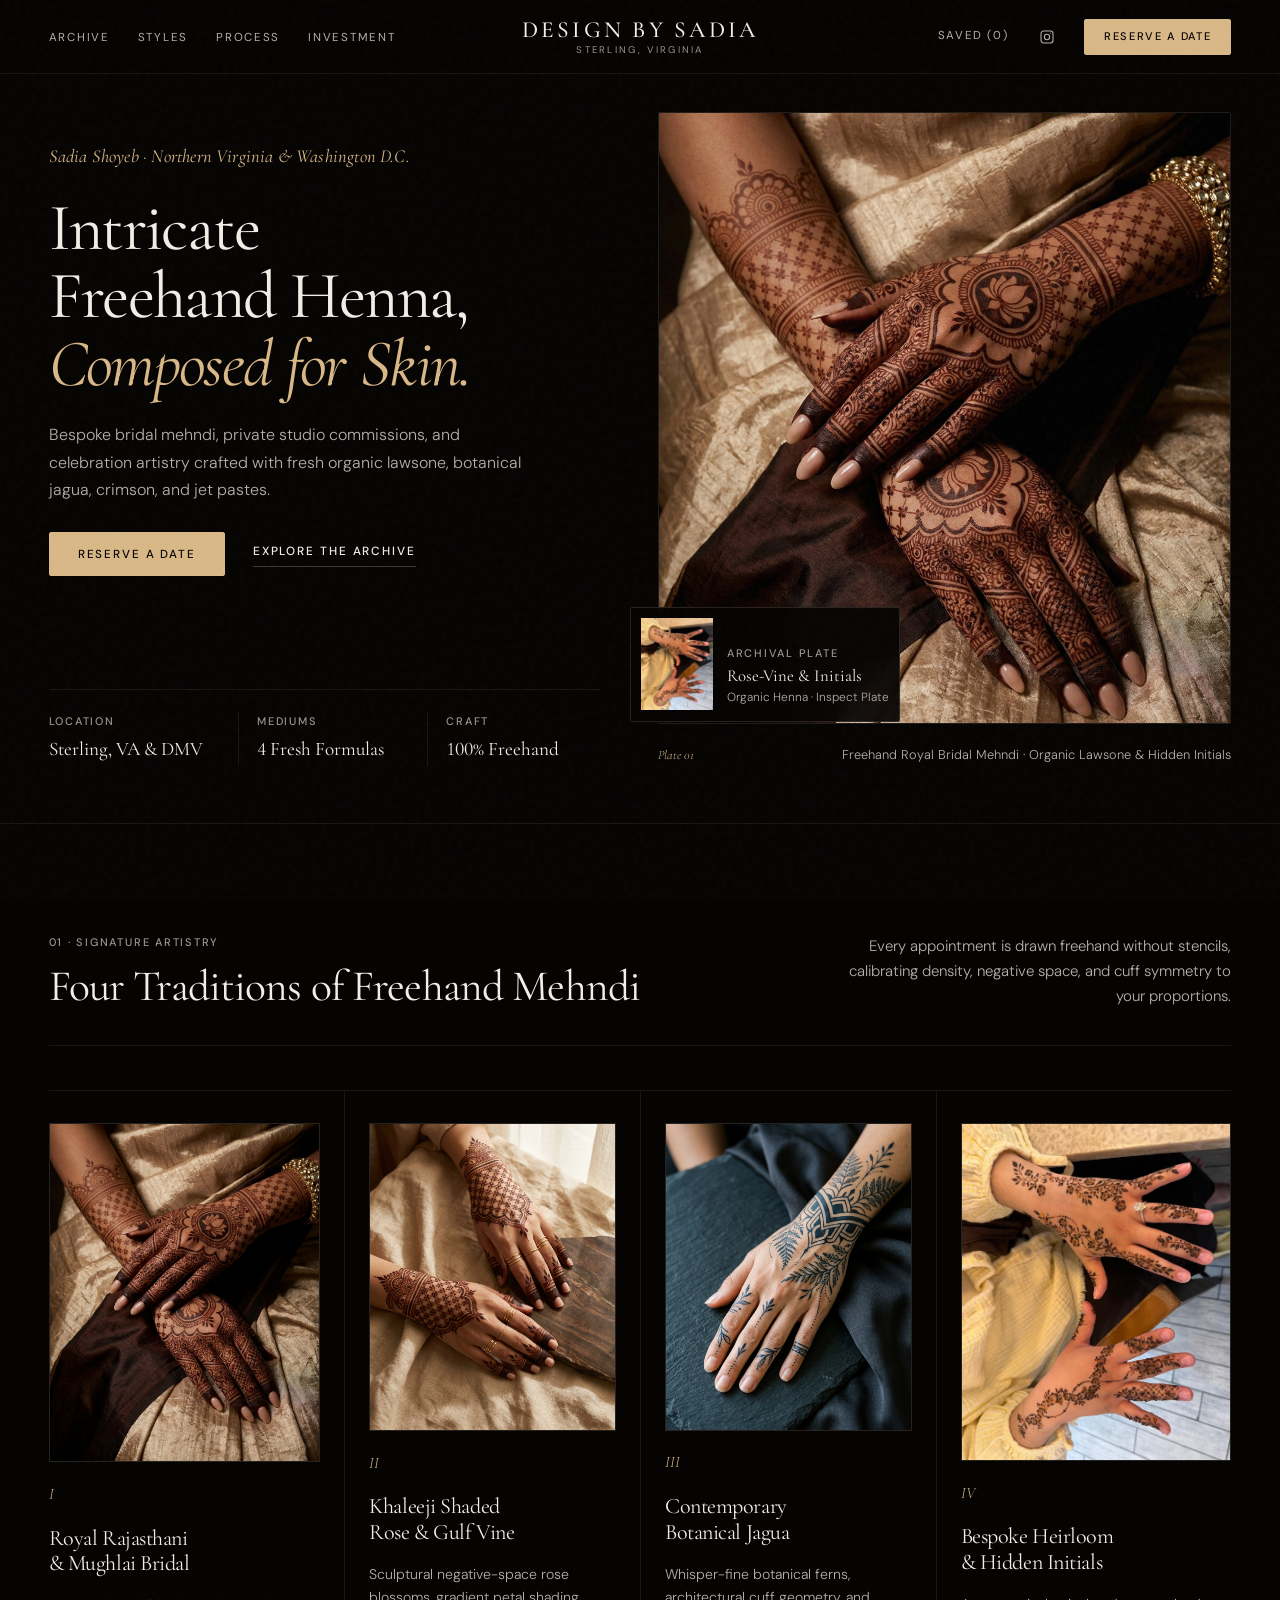
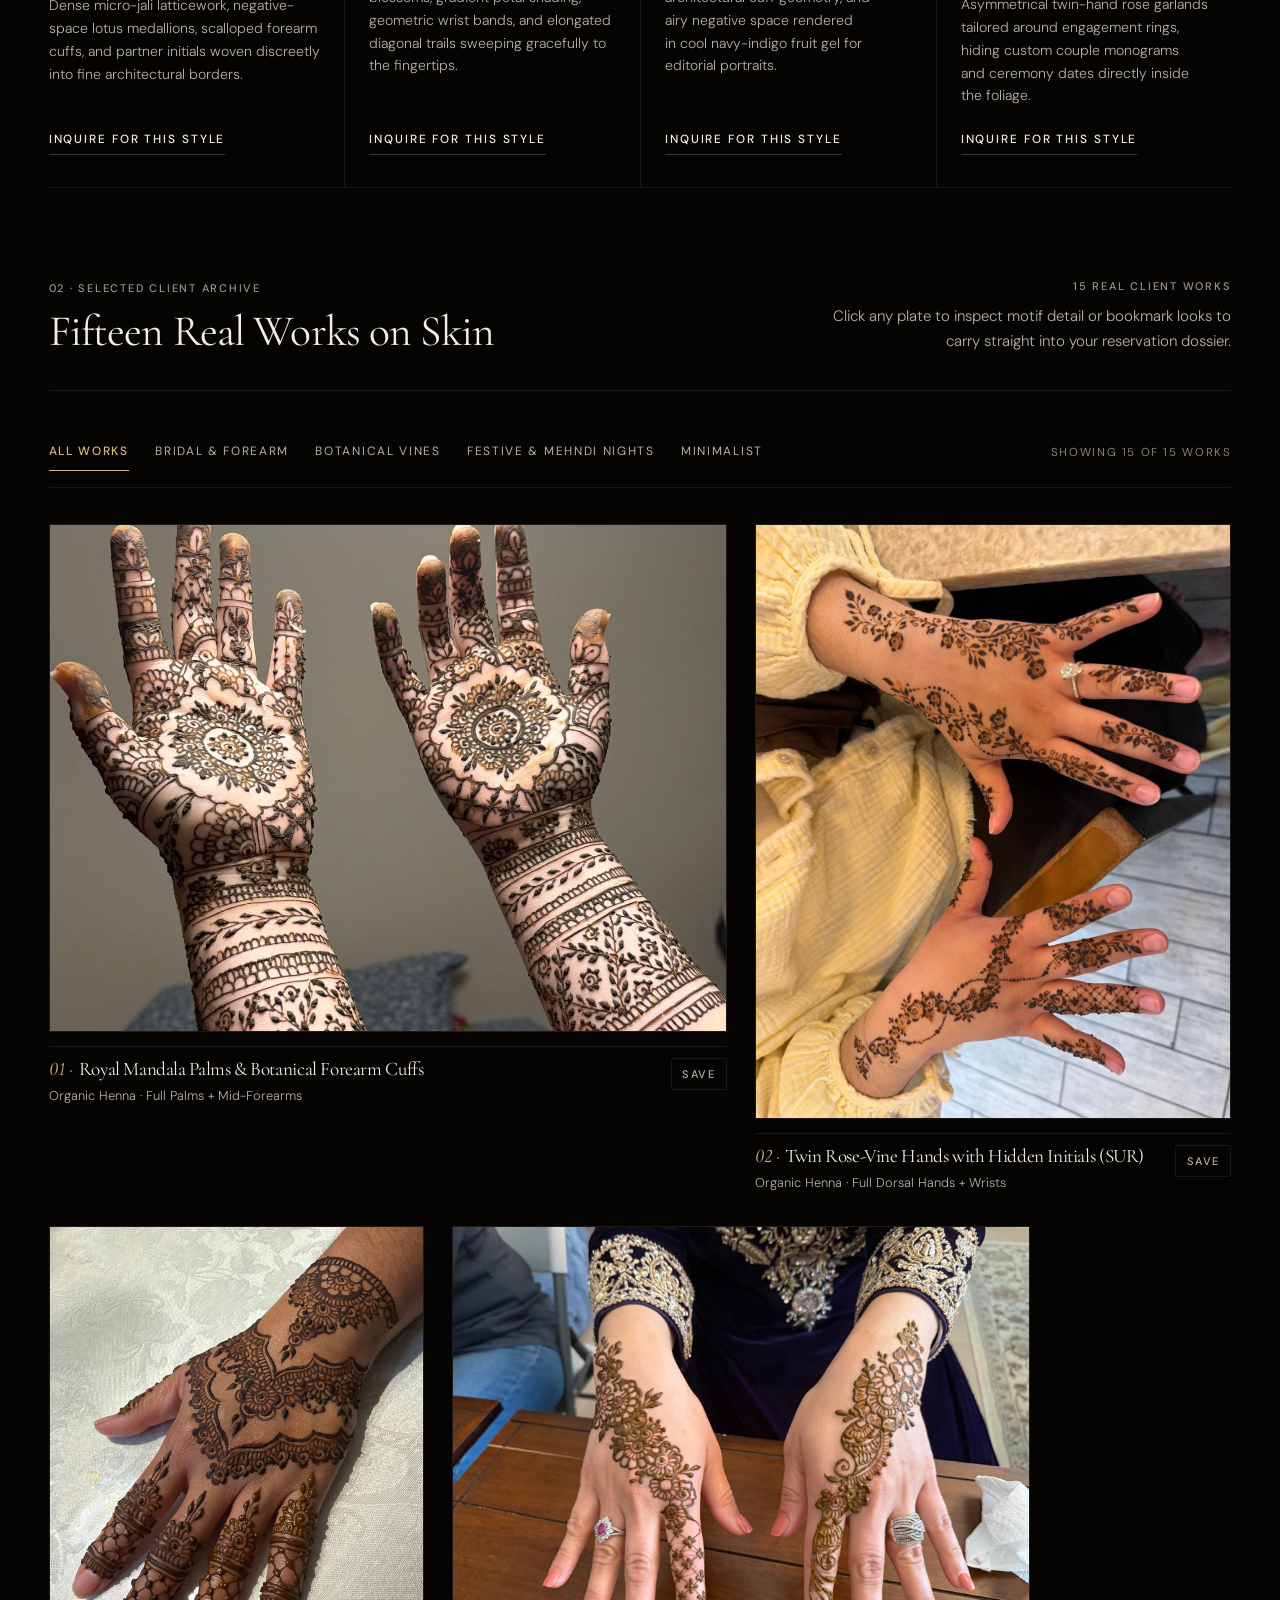
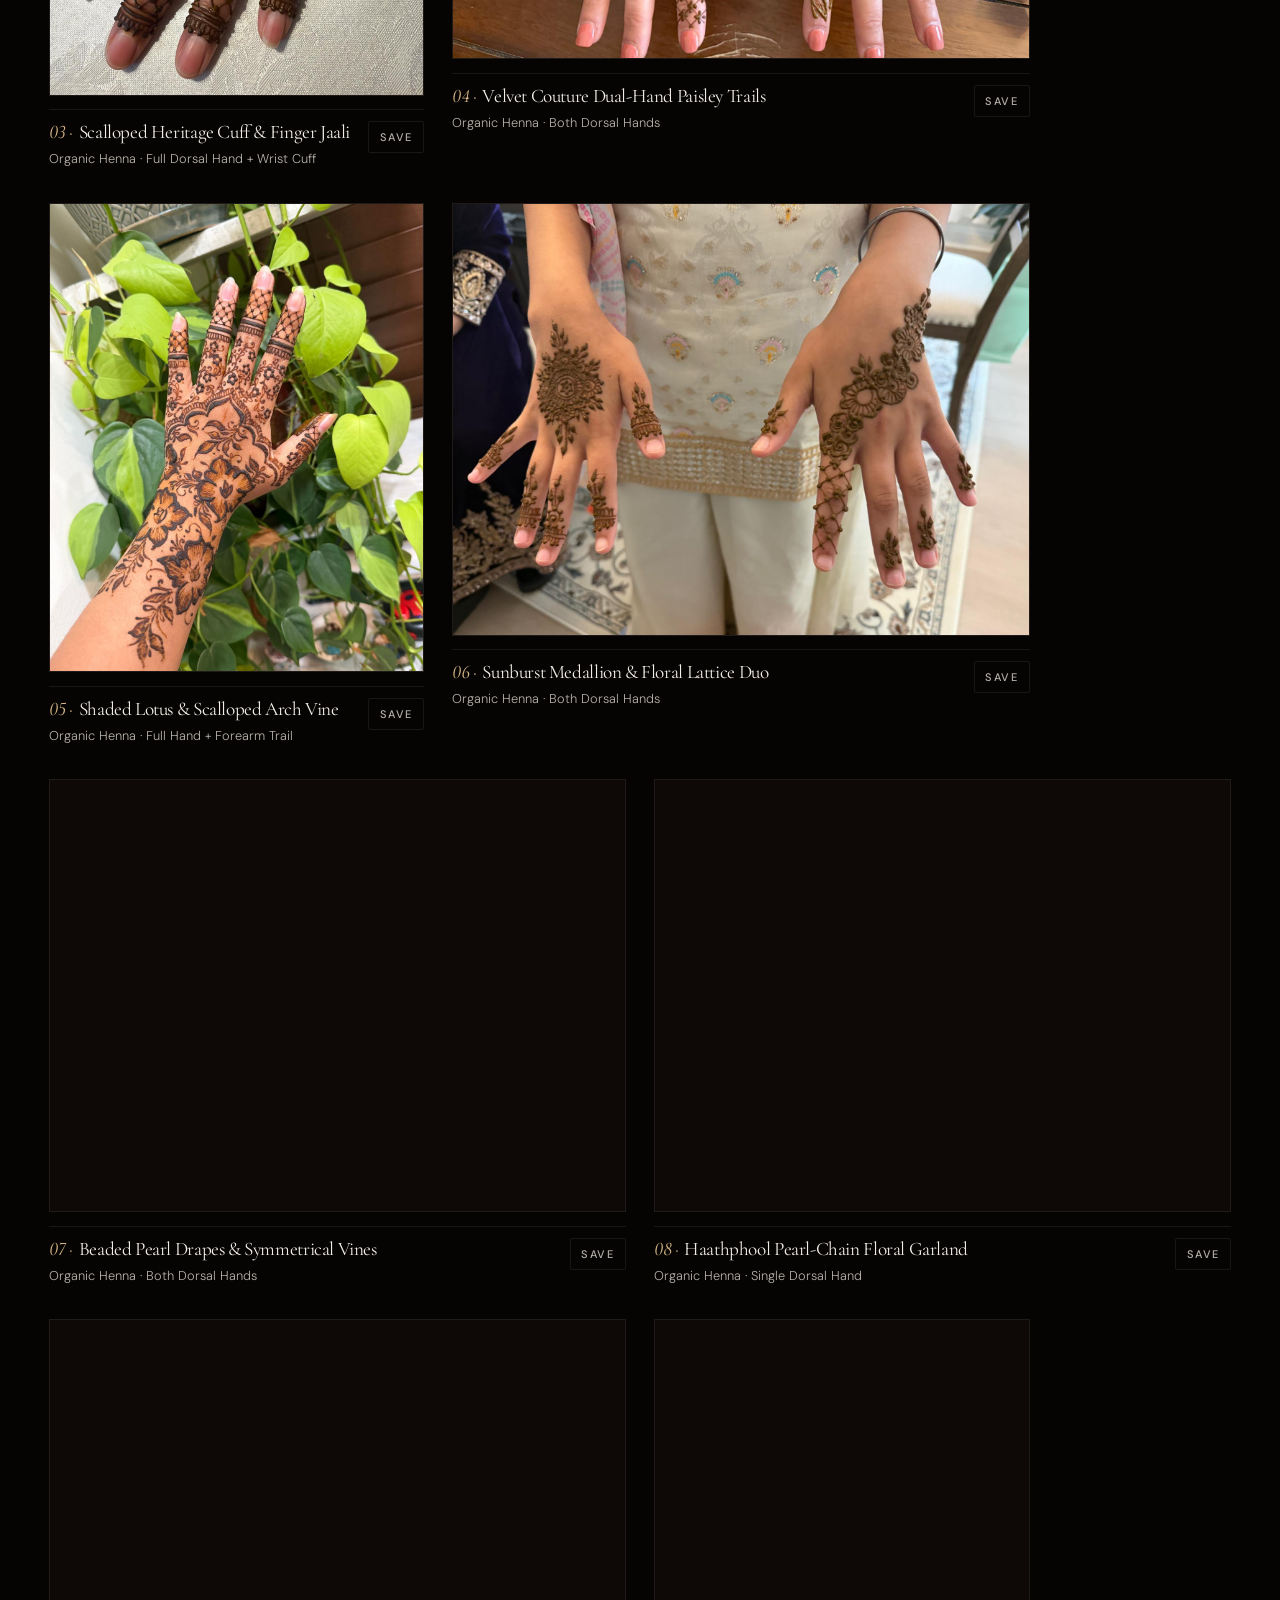
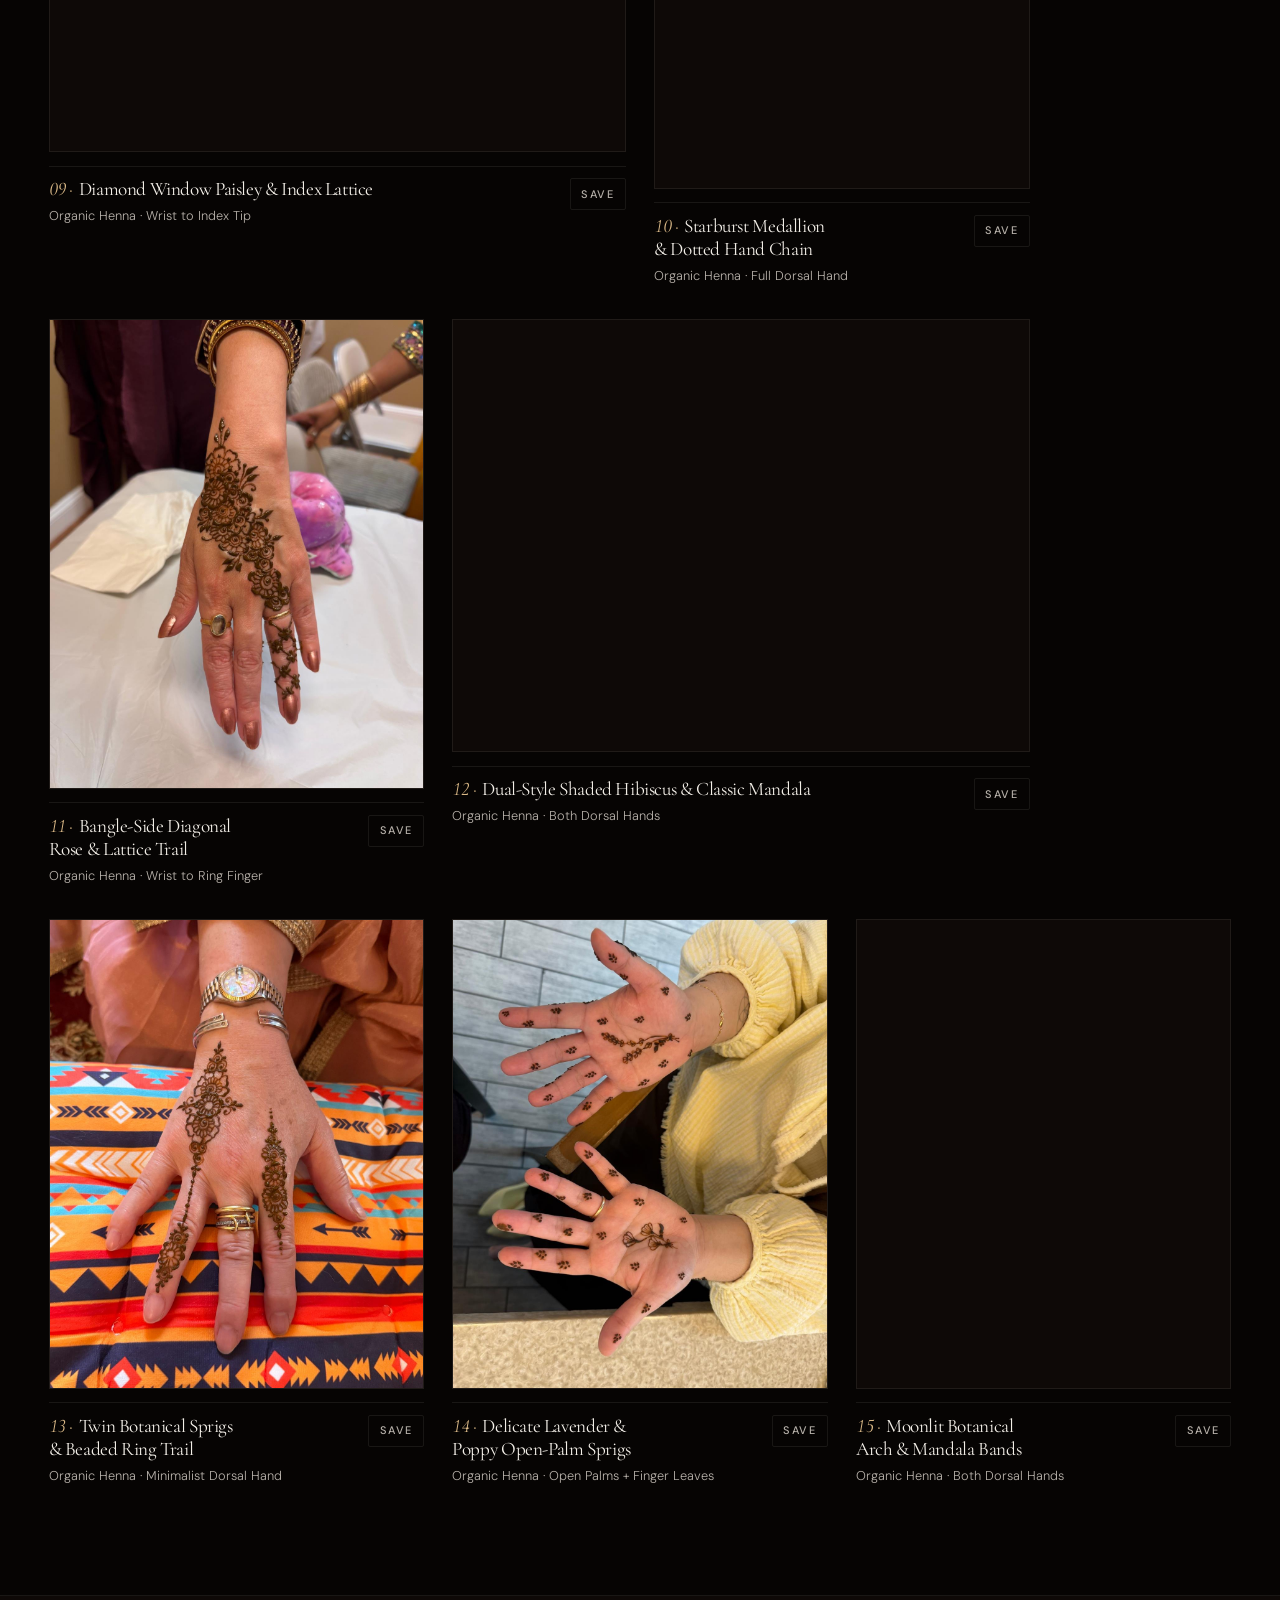
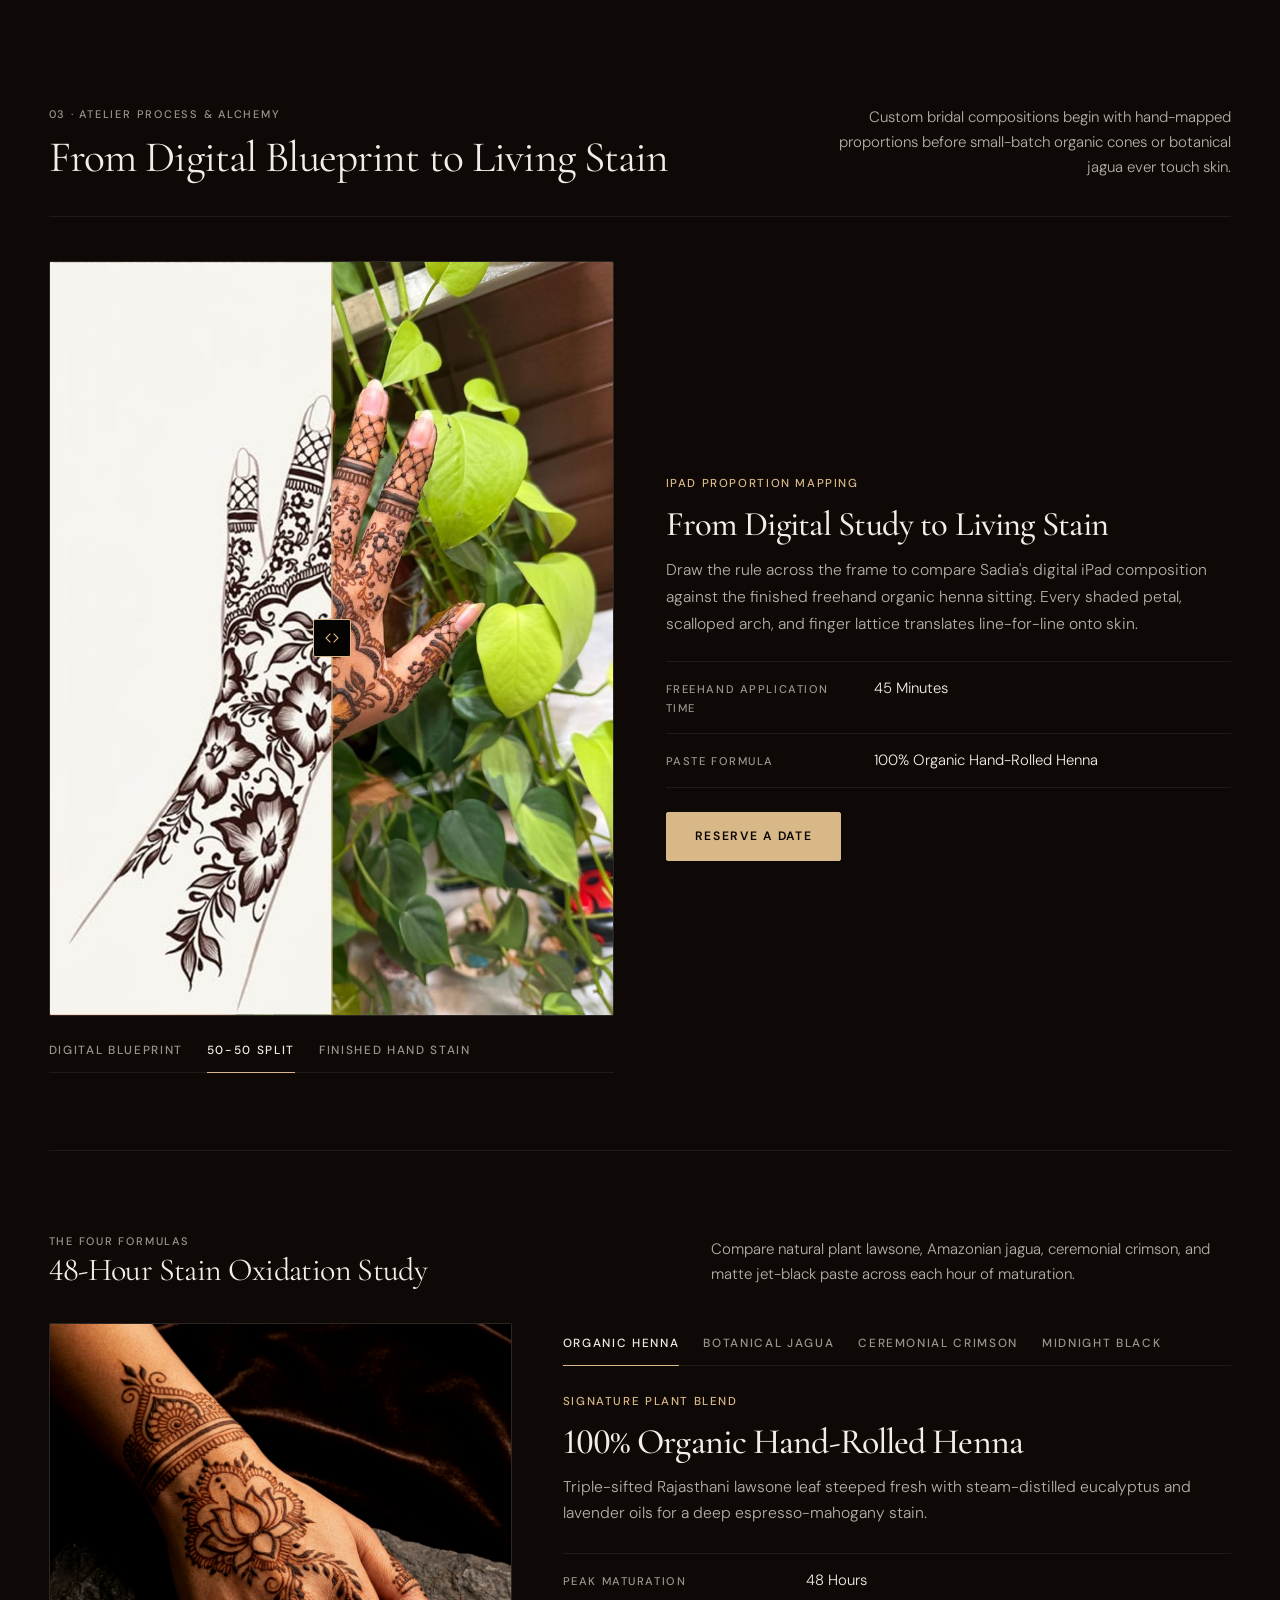
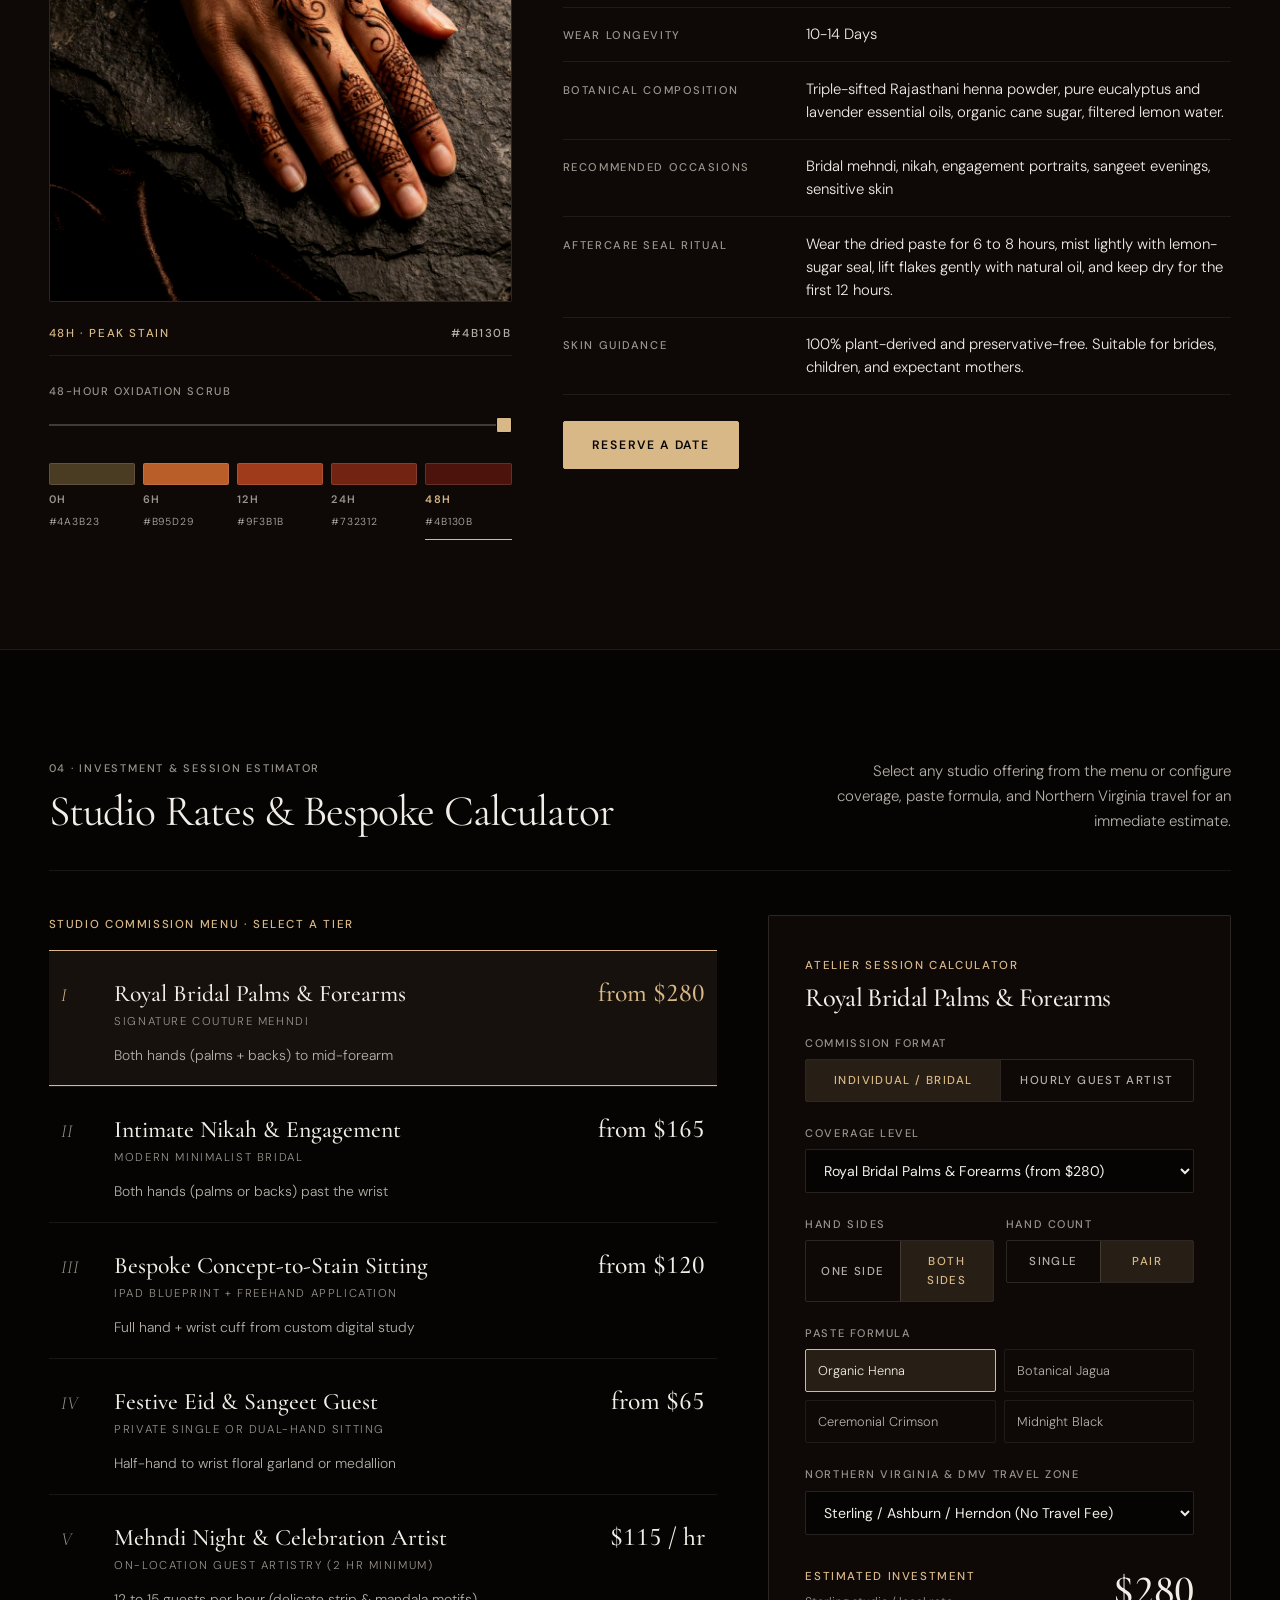
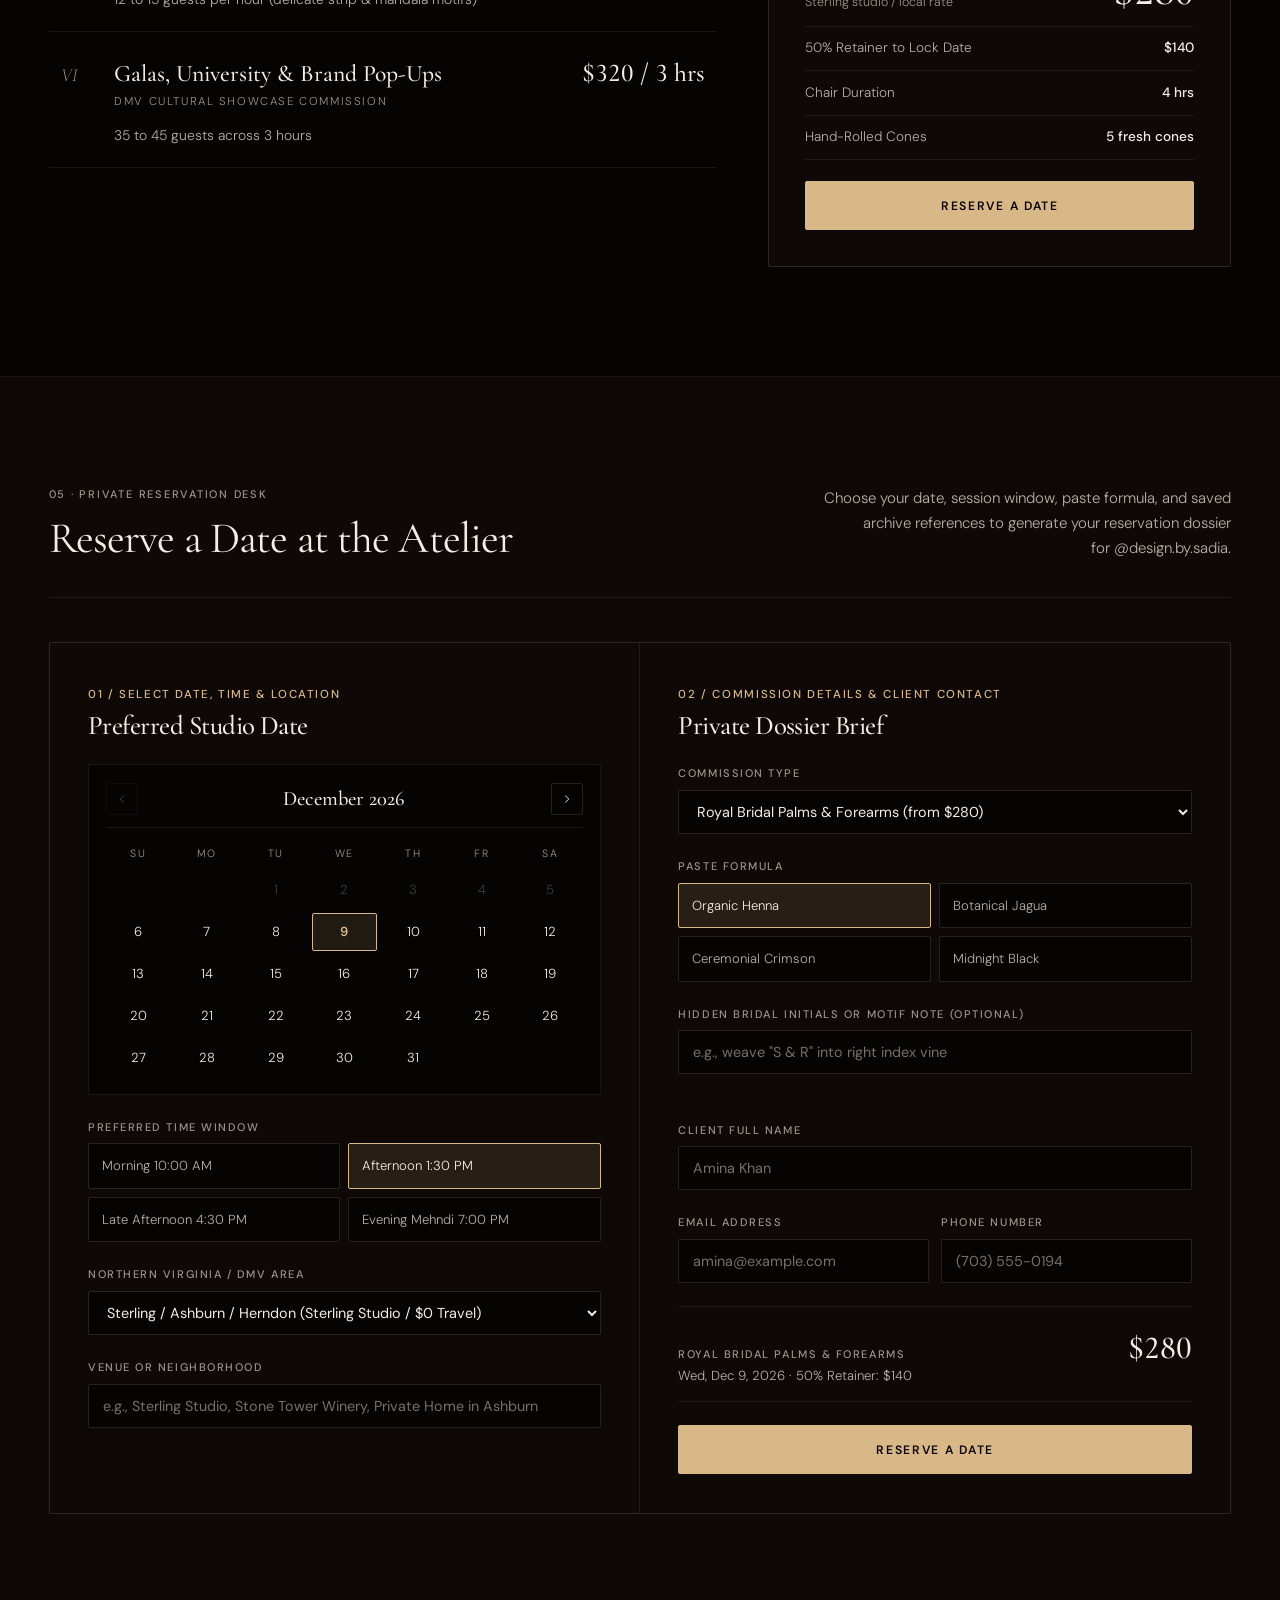
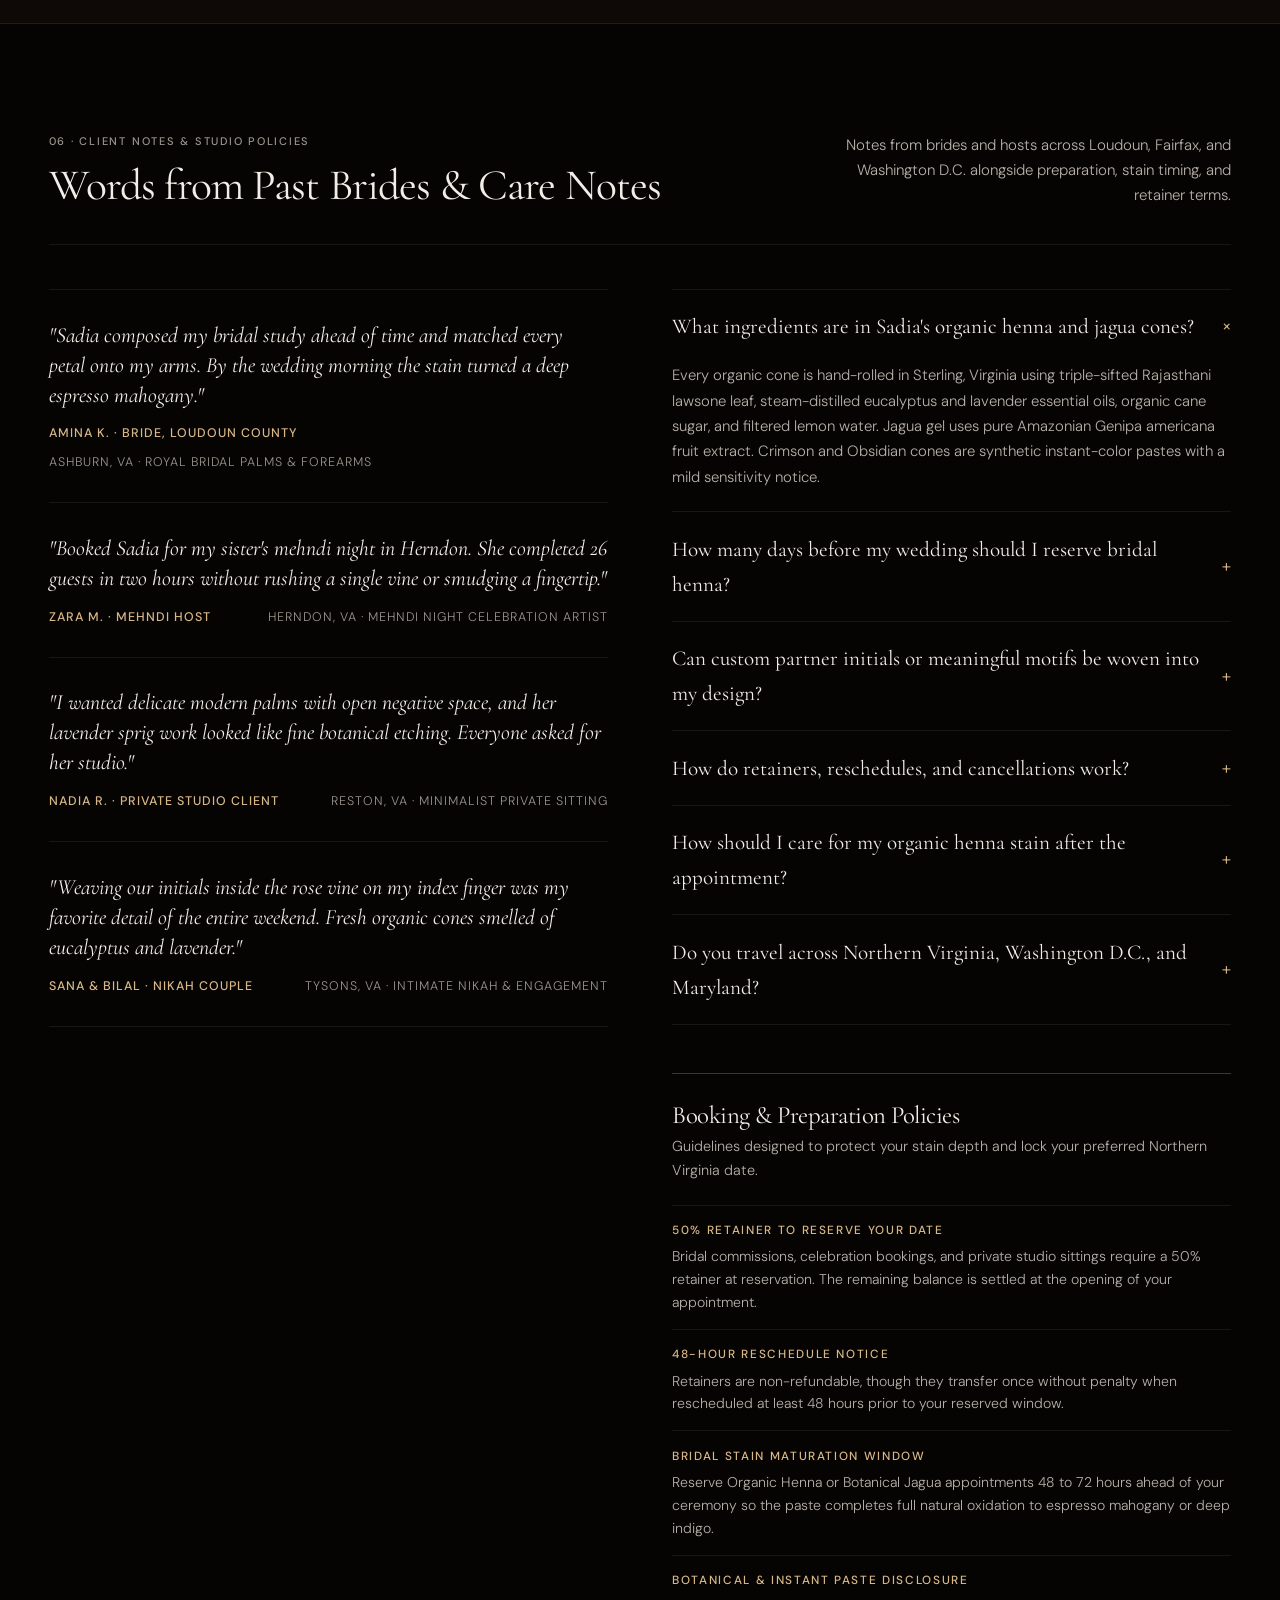
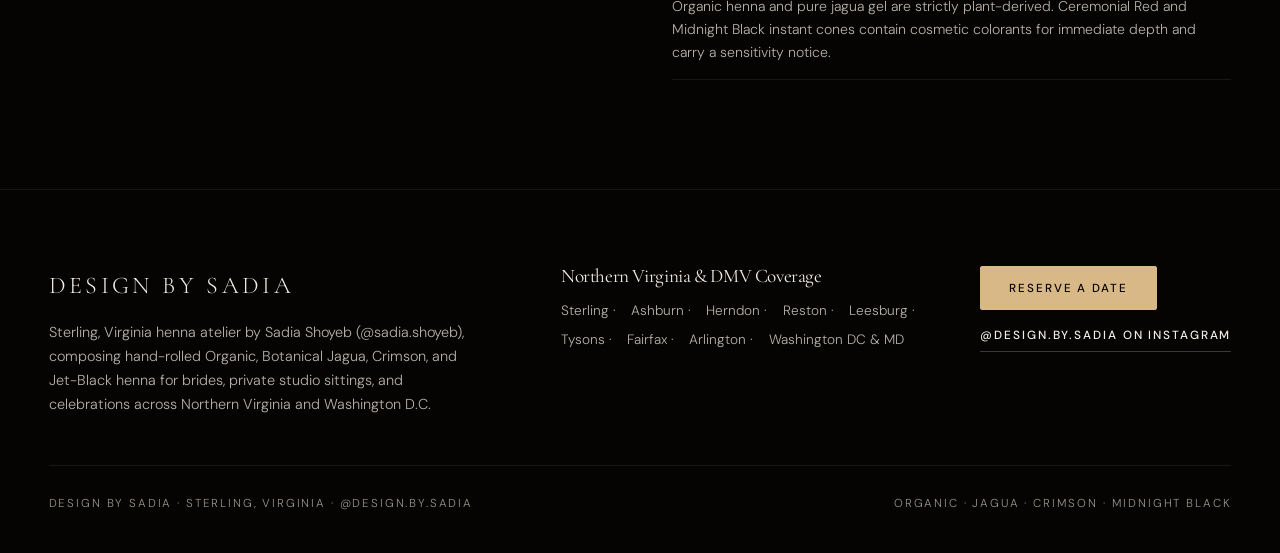
==== commit 7beaf211: "feat(v2): Vogue Bridal x Aesop architectural couture redesign & macro henna imagery" ====
--- a/index.html
+++ b/index.html
@@ -4,20 +4,19 @@
   <meta charset="UTF-8">
   <meta name="viewport" content="width=device-width, initial-scale=1.0">
   <title>Design by Sadia | Bespoke Henna &amp; Body Art Atelier in Sterling, VA</title>
-  <meta name="description" content="Freehand Organic, Jagua, Red, and Black henna artistry by Sadia Shoyeb in Sterling, VA. Bridal mehndi, private appointments, and events across Northern Virginia and DMV.">
-  <meta name="theme-color" content="#090d0b">
+  <meta name="description" content="Freehand Organic, Jagua, Crimson, and Jet henna artistry by Sadia Shoyeb in Sterling, VA. Bridal mehndi, private studio commissions, and celebrations across Northern Virginia and DMV.">
+  <meta name="theme-color" content="#090807">
   <link rel="manifest" href="./manifest.webmanifest">
   <link rel="preconnect" href="https://fonts.googleapis.com">
   <link rel="preconnect" href="https://fonts.gstatic.com" crossorigin>
-  <link href="https://fonts.googleapis.com/css2?family=Cormorant+Garamond:ital,wght@0,500;0,600;1,600&amp;family=JetBrains+Mono:wght@400;500&amp;family=Plus+Jakarta+Sans:wght@400;500;600&amp;display=swap" rel="stylesheet">
-  <link rel="stylesheet" href="./styles/tokens.css">
-  <link rel="stylesheet" href="./styles/studio.css">
+  <link href="https://fonts.googleapis.com/css2?family=Cormorant+Garamond:ital,wght@0,300;0,400;0,500;0,600;1,400;1,500&amp;family=DM+Sans:opsz,wght@9..40,300;9..40,400;9..40,500&amp;display=swap" rel="stylesheet">
+  <link rel="stylesheet" href="./styles/tokens.css?v=2">
+  <link rel="stylesheet" href="./styles/studio.css?v=2">
   <style>
-    :root { --plane-0: oklch(0.12 0.015 160); --plane-1: oklch(0.16 0.018 160); --color-accent: oklch(0.74 0.145 62); }
-    html, body { background-color: var(--plane-0); color: oklch(0.95 0.012 85); }
-    .mono-num { font-variant-numeric: tabular-nums; }
-    .btn:active { transform: scale(0.97) translateY(1px); }
-    .site-header { box-shadow: inset 0 1px 0 0 color-mix(in oklch, oklch(0.95 0.012 85) 14%, transparent); }
+    :root { --plane-0-void: oklch(0.11 0.008 48); --plane-1-surface: oklch(0.145 0.010 48); --accent-henna: oklch(0.80 0.075 78); }
+    html, body { background-color: var(--plane-0-void); color: oklch(0.95 0.010 80); }
+    .numeral { font-variant-numeric: tabular-nums lining-nums; }
+    .btn:active { transform: scale(0.98); }
   </style>
 </head>
 <body>
@@ -26,38 +25,29 @@
 
   <header class="site-header">
     <div class="container site-header__inner">
-      <a class="brand-mark" href="#top" aria-label="Design by Sadia home">
-        <span class="brand-mark__seal" aria-hidden="true">
-          <svg width="18" height="18" viewBox="0 0 24 24" fill="none" stroke="currentColor" stroke-width="1.6" stroke-linecap="round" stroke-linejoin="round">
-            <path d="M12 3v18"/>
-            <path d="M12 8c3.2-2.5 6.5-2.5 8 0-1.5 2.5-4.8 2.5-8 0z"/>
-            <path d="M12 8c-3.2-2.5-6.5-2.5-8 0 1.5 2.5 4.8 2.5 8 0z"/>
-            <circle cx="12" cy="17" r="2.2"/>
-          </svg>
-        </span>
-        <span class="brand-mark__word">Design by Sadia</span>
-      </a>
-
       <nav aria-label="Primary navigation">
         <ul class="nav-links">
-          <li><a href="#portfolio">Portfolio</a></li>
-          <li><a href="#sketch-to-stain">Sketch to Stain</a></li>
-          <li><a href="#stain-lab">Stain Lab</a></li>
-          <li><a href="#packages">Packages</a></li>
-          <li><a href="#faq">FAQ</a></li>
+          <li><a href="#portfolio">Archive</a></li>
+          <li><a href="#styles">Styles</a></li>
+          <li><a href="#process">Process</a></li>
+          <li><a href="#packages">Investment</a></li>
         </ul>
       </nav>
+
+      <a class="brand-masthead" href="#top" aria-label="Design by Sadia home">
+        <span class="brand-masthead__word">Design by Sadia</span>
+        <span class="brand-masthead__sub">Sterling, Virginia</span>
+      </a>
 
       <div class="nav-actions">
         <button
           type="button"
-          class="moodboard-pill"
+          class="nav-saved-trigger"
           id="nav-moodboard-btn"
           aria-controls="moodboard-drawer-backdrop"
           aria-expanded="false"
         >
-          <span class="moodboard-pill__dot" aria-hidden="true"></span>
-          <span id="nav-moodboard-count" class="mono-num">0 Saved</span>
+          <span id="nav-moodboard-count" class="numeral">Saved (0)</span>
         </button>
 
         <a
@@ -67,14 +57,14 @@
           rel="noopener noreferrer"
           aria-label="Design by Sadia on Instagram"
         >
-          <svg width="17" height="17" viewBox="0 0 24 24" fill="none" stroke="currentColor" stroke-width="1.8" stroke-linecap="round" stroke-linejoin="round" aria-hidden="true">
-            <rect x="3" y="3" width="18" height="18" rx="5"/>
+          <svg width="16" height="16" viewBox="0 0 24 24" fill="none" stroke="currentColor" stroke-width="1.6" stroke-linecap="round" stroke-linejoin="round" aria-hidden="true">
+            <rect x="3" y="3" width="18" height="18" rx="4"/>
             <circle cx="12" cy="12" r="4"/>
             <circle cx="17.5" cy="6.5" r="0.8" fill="currentColor" stroke="none"/>
           </svg>
         </a>
 
-        <a class="btn btn--primary btn--sm nav-cta-desktop" href="#book" data-book-trigger>Book Consultation</a>
+        <a class="btn btn--primary btn--sm nav-cta-desktop" href="#book" data-book-trigger>Reserve a Date</a>
 
         <button
           type="button"
@@ -84,7 +74,7 @@
           aria-expanded="false"
           aria-label="Toggle navigation menu"
         >
-          <svg width="20" height="20" viewBox="0 0 24 24" fill="none" stroke="currentColor" stroke-width="1.8" stroke-linecap="round" aria-hidden="true">
+          <svg width="18" height="18" viewBox="0 0 24 24" fill="none" stroke="currentColor" stroke-width="1.6" stroke-linecap="round" aria-hidden="true">
             <line x1="4" y1="7" x2="20" y2="7"/>
             <line x1="4" y1="12" x2="20" y2="12"/>
             <line x1="4" y1="17" x2="20" y2="17"/>
@@ -96,221 +86,222 @@
 
   <div class="mobile-drawer" id="mobile-drawer" hidden>
     <div class="mobile-drawer__links">
-      <a href="#portfolio" data-drawer-link>Portfolio</a>
-      <a href="#sketch-to-stain" data-drawer-link>Sketch to Stain</a>
-      <a href="#stain-lab" data-drawer-link>Stain Lab</a>
-      <a href="#estimator" data-drawer-link>Quote Atelier</a>
-      <a href="#packages" data-drawer-link>Packages</a>
-      <a href="#faq" data-drawer-link>FAQ</a>
+      <a href="#portfolio" data-drawer-link>Archive</a>
+      <a href="#styles" data-drawer-link>Styles</a>
+      <a href="#process" data-drawer-link>Process &amp; Formulas</a>
+      <a href="#packages" data-drawer-link>Investment</a>
+      <a href="#book" data-drawer-link>Reservation Desk</a>
+      <a href="#faq" data-drawer-link>Notes &amp; Policies</a>
     </div>
     <div class="mobile-drawer__footer">
-      <a class="btn btn--primary" href="#book" data-drawer-link data-book-trigger>Book Consultation</a>
+      <a class="btn btn--primary" href="#book" data-drawer-link data-book-trigger>Reserve a Date</a>
       <a class="btn btn--ghost" href="https://www.instagram.com/design.by.sadia/" target="_blank" rel="noopener noreferrer">@design.by.sadia on Instagram</a>
     </div>
   </div>
 
   <main id="main-content">
-    <!-- 1. Split-Screen Hero -->
-    <section class="hero" id="top">
-      <div class="container hero__grid">
-        <div class="hero__copy">
-          <span class="eyebrow">STERLING, VA &middot; NORTHERN VIRGINIA &amp; DMV</span>
-          <h1 class="hero__title">Freehand Botanical Henna, <em>Crafted for Your Moment.</em></h1>
-          <p class="hero__sub">Organic, Jagua, Red, and Black henna artistry for bridal couture, private appointments, and celebrations across Northern Virginia.</p>
-          <div class="hero__actions">
-            <a class="btn btn--primary" href="#book" data-book-trigger>Book Consultation</a>
-            <a class="btn btn--secondary" href="#portfolio">Explore Portfolio</a>
-          </div>
-        </div>
-
-        <div class="hero__stage">
-          <div class="hero__frame-primary">
-            <span class="hero__availability">
-              <span class="hero__availability-dot" aria-hidden="true"></span>
-              <span>Sterling, VA &middot; Booking 2026</span>
-            </span>
+    <!-- Chapter I: Editorial Split Cover -->
+    <section class="cover-section" id="top">
+      <div class="container cover-grid">
+        <div class="cover-copy">
+          <div class="cover-copy__main">
+            <p class="cover-volume-note">Sadia Shoyeb &middot; Northern Virginia &amp; Washington D.C.</p>
+            <h1 class="cover-title">Intricate Freehand Henna, <em>Composed for Skin.</em></h1>
+            <p class="cover-prose">Bespoke bridal mehndi, private studio commissions, and celebration artistry crafted with fresh organic lawsone, botanical jagua, crimson, and jet pastes.</p>
+            <div class="cover-actions">
+              <a class="btn btn--primary" href="#book" data-book-trigger>Reserve a Date</a>
+              <a class="editorial-link" href="#portfolio">Explore the Archive</a>
+            </div>
+          </div>
+
+          <div class="cover-ledger">
+            <div class="cover-ledger__item">
+              <span class="micro-label">Location</span>
+              <span class="cover-ledger__val">Sterling, VA &amp; DMV</span>
+            </div>
+            <div class="cover-ledger__item">
+              <span class="micro-label">Mediums</span>
+              <span class="cover-ledger__val">4 Fresh Formulas</span>
+            </div>
+            <div class="cover-ledger__item">
+              <span class="micro-label">Craft</span>
+              <span class="cover-ledger__val">100% Freehand</span>
+            </div>
+          </div>
+        </div>
+
+        <div class="cover-stage">
+          <div class="cover-frame">
             <img
               id="hero-editorial-img"
-              src="./assets/generated/hero-atelier.jpg"
-              alt="Hand-rolled organic henna cones arranged beside eucalyptus leaves and brass bowl on dark slate"
-              width="1408"
-              height="768"
+              src="./assets/generated/hero-couture-bridal.jpg"
+              alt="Intricate Rajasthani and Mughlai freehand bridal mehndi stained in deep espresso mahogany on hands and forearms"
+              width="960"
+              height="1200"
               loading="eager"
               decoding="async"
+              onerror="this.onerror=null;this.src='./assets/portfolio/portfolio-02-royal-bridal-palms.jpg';"
             >
           </div>
 
-          <button type="button" class="hero__preview-float" id="hero-float-preview" aria-label="Inspect featured bridal henna work in lightbox">
+          <button type="button" class="cover-secondary-print" id="hero-float-preview" aria-label="Inspect secondary bridal archival print in lightbox">
             <img
               id="hero-float-img"
-              class="hero__preview-thumb"
-              src="./assets/portfolio/portfolio-02-royal-bridal-palms.jpg"
-              alt="Featured freehand bridal henna work by Sadia Shoyeb"
-              width="148"
-              height="172"
+              src="./assets/portfolio/portfolio-03-rose-vine-initials.jpg"
+              alt="Twin rose-vine bridal henna hands with hidden partner initials"
+              width="144"
+              height="184"
               loading="eager"
             >
-            <span class="hero__preview-meta">
-              <span class="hero__preview-tag">Real Client Stain</span>
-              <span class="hero__preview-title" id="hero-float-title">Bridal Couture Palms</span>
-              <span class="hero__preview-sub" id="hero-float-sub">100% Freehand &middot; Inspect Work</span>
+            <span class="cover-secondary-print__meta">
+              <span class="micro-label">Archival Plate</span>
+              <span class="cover-secondary-print__title" id="hero-float-title">Rose-Vine &amp; Initials</span>
+              <span class="cover-secondary-print__sub" id="hero-float-sub">Inspect Client Stain</span>
             </span>
           </button>
-        </div>
-      </div>
-    </section>
-
-    <!-- 2. Single Studio Highlights Strip -->
-    <div class="marquee-strip" aria-label="Studio specialties">
-      <div class="marquee-strip__track">
-        <div class="marquee-strip__group">
-          <span>100% Hand-Rolled Organic Cones</span>
-          <span class="marquee-strip__sep" aria-hidden="true">&bull;</span>
-          <span>Botanical Jagua Gel</span>
-          <span class="marquee-strip__sep" aria-hidden="true">&bull;</span>
-          <span>Custom Bridal Hidden Initials</span>
-          <span class="marquee-strip__sep" aria-hidden="true">&bull;</span>
-          <span>Festival Red &amp; Midnight Black</span>
-          <span class="marquee-strip__sep" aria-hidden="true">&bull;</span>
-          <span>Sterling, VA &amp; DMV Travel</span>
-          <span class="marquee-strip__sep" aria-hidden="true">&bull;</span>
-        </div>
-        <div class="marquee-strip__group marquee-strip__group--clone" aria-hidden="true">
-          <span>100% Hand-Rolled Organic Cones</span>
-          <span class="marquee-strip__sep">&bull;</span>
-          <span>Botanical Jagua Gel</span>
-          <span class="marquee-strip__sep">&bull;</span>
-          <span>Custom Bridal Hidden Initials</span>
-          <span class="marquee-strip__sep">&bull;</span>
-          <span>Festival Red &amp; Midnight Black</span>
-          <span class="marquee-strip__sep">&bull;</span>
-          <span>Sterling, VA &amp; DMV Travel</span>
-          <span class="marquee-strip__sep">&bull;</span>
-        </div>
-      </div>
-    </div>
-
-    <!-- 3. Curated Portfolio Gallery -->
-    <section class="atelier-section" id="portfolio">
+
+          <div class="cover-caption">
+            <span class="cover-caption__index">Plate 01</span>
+            <span>Freehand Royal Bridal Mehndi &middot; Organic Lawsone &amp; Hidden Initials</span>
+          </div>
+        </div>
+      </div>
+    </section>
+
+    <!-- Chapter II: Signature Artistry & Selected Client Archive -->
+    <section class="atelier-section" id="styles">
       <div class="container">
-        <div class="section-header">
-          <div class="section-header__copy">
-            <h2>Curated Client Portfolio</h2>
-            <p>Every piece below is freehand work applied for Northern Virginia brides, private studio clients, and celebrations. Pin favorites to attach them directly to your booking brief.</p>
-          </div>
-          <span class="section-header__aside" id="portfolio-total-label">15 REAL CLIENT WORKS</span>
-        </div>
-
-        <div class="portfolio-controls">
-          <div class="filter-pills" role="group" aria-label="Filter portfolio by category" id="portfolio-filters">
-            <button type="button" class="filter-pill" data-category="all" aria-pressed="true">All</button>
-            <button type="button" class="filter-pill" data-category="bridal" aria-pressed="false">Bridal &amp; Forearm</button>
-            <button type="button" class="filter-pill" data-category="vines" aria-pressed="false">Floral Vines</button>
-            <button type="button" class="filter-pill" data-category="festive" aria-pressed="false">Festive &amp; Parties</button>
-            <button type="button" class="filter-pill" data-category="minimalist" aria-pressed="false">Minimalist</button>
-          </div>
-          <div class="portfolio-count" id="portfolio-visible-count" aria-live="polite">Showing 15 of 15 works</div>
-        </div>
-
-        <div class="portfolio-grid-shell">
-          <div class="portfolio-grid" id="portfolio-grid"></div>
-        </div>
-      </div>
-    </section>
-
-    <!-- 4. Bespoke Sketch-to-Stain Showcase -->
-    <section class="atelier-section atelier-section--surface" id="sketch-to-stain">
+        <div class="styles-subsection">
+          <div class="chapter-header">
+            <div class="chapter-header__copy">
+              <span class="micro-label">01 &middot; Signature Artistry</span>
+              <h2>Four Traditions of Freehand Mehndi</h2>
+            </div>
+            <div class="chapter-header__aside">
+              <p>Every appointment is drawn freehand without stencils, calibrating density, negative space, and cuff symmetry to your proportions.</p>
+            </div>
+          </div>
+
+          <div class="styles-lookbook" id="signature-styles-grid"></div>
+        </div>
+
+        <div id="portfolio">
+          <div class="chapter-header">
+            <div class="chapter-header__copy">
+              <span class="micro-label">02 &middot; Selected Client Archive</span>
+              <h2>Fifteen Real Works on Skin</h2>
+            </div>
+            <div class="chapter-header__aside">
+              <span class="micro-label numeral" id="portfolio-total-label">15 REAL CLIENT WORKS</span>
+              <p>Click any plate to inspect motif detail or bookmark looks to carry straight into your reservation dossier.</p>
+            </div>
+          </div>
+
+          <div class="archive-controls">
+            <div class="filter-tabs" role="group" aria-label="Filter archive by style" id="portfolio-filters">
+              <button type="button" class="filter-tab" data-category="all" aria-pressed="true">All Works</button>
+              <button type="button" class="filter-tab" data-category="bridal" aria-pressed="false">Bridal &amp; Forearm</button>
+              <button type="button" class="filter-tab" data-category="vines" aria-pressed="false">Botanical Vines</button>
+              <button type="button" class="filter-tab" data-category="festive" aria-pressed="false">Festive &amp; Mehndi Nights</button>
+              <button type="button" class="filter-tab" data-category="minimalist" aria-pressed="false">Minimalist</button>
+            </div>
+            <div class="archive-count" id="portfolio-visible-count" aria-live="polite">Showing 15 of 15 works</div>
+          </div>
+
+          <div class="archive-grid" id="portfolio-grid"></div>
+        </div>
+      </div>
+    </section>
+
+    <!-- Chapter III: Atelier Process & The Four Formulas -->
+    <section class="atelier-section atelier-section--surface" id="process">
       <div class="container">
-        <div class="section-header">
-          <div class="section-header__copy">
-            <h2>From Digital Concept to Living Stain</h2>
-            <p>Bridal and custom commissions begin with a hand-drawn botanical composition mapped to your hand proportions before a single cone touches skin.</p>
-          </div>
-          <span class="section-header__aside">INTERACTIVE COMPARISON</span>
-        </div>
-        <div class="mount-shell" id="sketch-stain-mount"></div>
-      </div>
-    </section>
-
-    <!-- 5. 4-Formula Cone Bar & 48-Hour Stain Oxidation Lab -->
-    <section class="atelier-section" id="stain-lab">
+        <div class="chapter-header">
+          <div class="chapter-header__copy">
+            <span class="micro-label">03 &middot; Atelier Process &amp; Alchemy</span>
+            <h2>From Digital Blueprint to Living Stain</h2>
+          </div>
+          <div class="chapter-header__aside">
+            <p>Custom bridal compositions begin with hand-mapped proportions before small-batch organic cones or botanical jagua ever touch skin.</p>
+          </div>
+        </div>
+
+        <div class="process-block" id="sketch-to-stain">
+          <div class="mount-shell" id="sketch-stain-mount"></div>
+        </div>
+
+        <div id="stain-lab">
+          <div class="subsection-intro">
+            <div>
+              <span class="micro-label">The Four Formulas</span>
+              <h3>48-Hour Stain Oxidation Study</h3>
+            </div>
+            <p>Compare natural plant lawsone, Amazonian jagua, ceremonial crimson, and matte jet-black paste across each hour of maturation.</p>
+          </div>
+          <div class="mount-shell" id="stain-lab-mount"></div>
+        </div>
+      </div>
+    </section>
+
+    <!-- Chapter IV: Investment Menu & Bespoke Session Estimator -->
+    <section class="atelier-section" id="packages">
+      <div class="container" id="estimator">
+        <div class="chapter-header">
+          <div class="chapter-header__copy">
+            <span class="micro-label">04 &middot; Investment &amp; Session Estimator</span>
+            <h2>Studio Rates &amp; Bespoke Calculator</h2>
+          </div>
+          <div class="chapter-header__aside">
+            <p>Select any studio offering from the menu or configure coverage, paste formula, and Northern Virginia travel for an immediate estimate.</p>
+          </div>
+        </div>
+
+        <div class="mount-shell" id="coverage-estimator-mount"></div>
+      </div>
+    </section>
+
+    <!-- Chapter V: Private Reservation Desk, Client Notes & Studio Policies -->
+    <section class="atelier-section atelier-section--surface" id="book">
       <div class="container">
-        <div class="section-header">
-          <div class="section-header__copy">
-            <span class="eyebrow">4-FORMULA APOTHECARY</span>
-            <h2>Cone Alchemy &amp; 48-Hour Oxidation Lab</h2>
-            <p>Select a paste formula and scrub across 48 hours to preview how skin temperature, lemon-sugar sealing, and oxidation deepen your stain before your event.</p>
-          </div>
-          <span class="section-header__aside">ORGANIC &middot; JAGUA &middot; RED &middot; BLACK</span>
-        </div>
-        <div class="mount-shell" id="stain-lab-mount"></div>
-      </div>
-    </section>
-
-    <!-- 6. Interactive Coverage & Instant Quote Atelier -->
-    <section class="atelier-section atelier-section--surface" id="estimator">
+        <div class="chapter-header">
+          <div class="chapter-header__copy">
+            <span class="micro-label">05 &middot; Private Reservation Desk</span>
+            <h2>Reserve a Date at the Atelier</h2>
+          </div>
+          <div class="chapter-header__aside">
+            <p>Choose your date, session window, paste formula, and saved archive references to generate your reservation dossier for @design.by.sadia.</p>
+          </div>
+        </div>
+
+        <div class="mount-shell" id="booking-concierge-mount"></div>
+      </div>
+    </section>
+
+    <section class="atelier-section" id="faq">
       <div class="container">
-        <div class="section-header">
-          <div class="section-header__copy">
-            <h2>Coverage &amp; Instant Quote Atelier</h2>
-            <p>Dial in hand coverage, cone formula, and Northern Virginia travel zone for transparent session pricing and cone preparation estimates.</p>
-          </div>
-          <span class="section-header__aside">STERLING, VA &amp; DMV STUDIO RATES</span>
-        </div>
-        <div class="mount-shell" id="coverage-estimator-mount"></div>
-      </div>
-    </section>
-
-    <!-- 7. Bridal Couture & Event Packages Bento -->
-    <section class="atelier-section" id="packages">
-      <div class="container">
-        <div class="section-header">
-          <div class="section-header__copy">
-            <h2>Bridal Couture &amp; Event Packages</h2>
-            <p>Tailored sessions for intimate mehndi nights, full South Asian bridal forearms, and high-throughput celebration bookings across Northern Virginia.</p>
-          </div>
-          <span class="section-header__aside">6 CURATED TIERS</span>
-        </div>
-        <div class="packages-bento" id="packages-bento"></div>
-      </div>
-    </section>
-
-    <!-- 8. Client Love & Studio FAQ -->
-    <section class="atelier-section atelier-section--surface" id="faq">
-      <div class="container">
-        <div class="section-header">
-          <div class="section-header__copy">
-            <h2>Client Love &amp; Studio Policies</h2>
-            <p>Real experiences from Northern Virginia brides and hosts alongside clear preparation, timing, and deposit policies.</p>
-          </div>
-          <span class="section-header__aside">NORTHERN VIRGINIA REVIEWS</span>
-        </div>
-
-        <div class="testimonials-grid" id="testimonials-grid"></div>
-
-        <div class="faq-layout">
-          <div class="faq-list" id="faq-accordion"></div>
-          <aside class="policies-panel" aria-label="Studio booking policies">
-            <h3>Booking &amp; Preparation Policies</h3>
-            <p>Clear guidelines to protect your stain depth and lock your preferred Northern Virginia event date.</p>
-            <div id="policies-list"></div>
-          </aside>
-        </div>
-      </div>
-    </section>
-
-    <!-- 9. Booking Concierge -->
-    <section class="atelier-section" id="book">
-      <div class="container">
-        <div class="section-header">
-          <div class="section-header__copy">
-            <span class="eyebrow">RESERVATIONS &amp; PRIVATE SESSIONS</span>
-            <h2>Book Your Henna Atelier Session</h2>
-            <p>Select your package, cone formula, preferred Northern Virginia date, and pinned moodboard pieces to generate an instant booking dossier.</p>
-          </div>
-          <span class="section-header__aside">DIRECT TO @DESIGN.BY.SADIA</span>
-        </div>
-        <div class="mount-shell" id="booking-concierge-mount"></div>
+        <div class="chapter-header">
+          <div class="chapter-header__copy">
+            <span class="micro-label">06 &middot; Client Notes &amp; Studio Policies</span>
+            <h2>Words from Past Brides &amp; Care Notes</h2>
+          </div>
+          <div class="chapter-header__aside">
+            <p>Notes from brides and hosts across Loudoun, Fairfax, and Washington D.C. alongside preparation, stain timing, and retainer terms.</p>
+          </div>
+        </div>
+
+        <div class="notes-policies-grid">
+          <div class="client-notes-list" id="testimonials-grid"></div>
+
+          <div class="faq-policies-col">
+            <div class="faq-list" id="faq-accordion"></div>
+
+            <aside class="policies-ledger" aria-label="Studio booking policies">
+              <h3>Booking &amp; Preparation Policies</h3>
+              <p class="policies-ledger__intro">Guidelines designed to protect your stain depth and lock your preferred Northern Virginia date.</p>
+              <div id="policies-list"></div>
+            </aside>
+          </div>
+        </div>
       </div>
     </section>
   </main>
@@ -318,47 +309,36 @@
   <footer class="site-footer">
     <div class="container">
       <div class="footer-grid">
-        <div>
-          <div class="brand-mark">
-            <span class="brand-mark__seal" aria-hidden="true">
-              <svg width="17" height="17" viewBox="0 0 24 24" fill="none" stroke="currentColor" stroke-width="1.6" stroke-linecap="round" stroke-linejoin="round">
-                <path d="M12 3v18"/>
-                <path d="M12 8c3.2-2.5 6.5-2.5 8 0-1.5 2.5-4.8 2.5-8 0z"/>
-                <path d="M12 8c-3.2-2.5-6.5-2.5-8 0 1.5 2.5 4.8 2.5 8 0z"/>
-                <circle cx="12" cy="17" r="2.2"/>
-              </svg>
-            </span>
-            <span class="brand-mark__word">Design by Sadia</span>
-          </div>
-          <p class="prose-body" style="margin-top: 0.9rem;" id="footer-bio-summary">
+        <div class="footer-brand">
+          <span class="footer-brand__name">Design by Sadia</span>
+          <p class="footer-prose" id="footer-bio-summary">
             Bespoke freehand henna and jagua studio led by Sadia Shoyeb in Sterling, VA. Freshly hand-rolled organic cones for bridal couture, private appointments, and celebrations.
           </p>
         </div>
 
         <div>
-          <h3 style="font-size: 1.25rem;">Northern Virginia &amp; DMV Service Map</h3>
+          <h3 class="footer-areas-heading">Northern Virginia &amp; DMV Coverage</h3>
           <div class="footer-areas" id="footer-service-areas"></div>
         </div>
 
-        <div style="display: flex; flex-direction: column; align-items: flex-start; gap: 0.85rem;">
-          <h3 style="font-size: 1.25rem;">Connect Directly</h3>
-          <a class="btn btn--primary" href="#book" data-book-trigger>Book Consultation</a>
-          <a class="btn btn--ghost btn--sm" href="https://www.instagram.com/design.by.sadia/" target="_blank" rel="noopener noreferrer">Instagram @design.by.sadia</a>
-        </div>
-      </div>
-
-      <div class="footer-bottom">
-        <span>Design by Sadia &middot; Sadia Shoyeb &middot; Sterling, VA</span>
-        <span class="mono-num">Organic &middot; Jagua &middot; Red &middot; Black Henna</span>
+        <div class="footer-actions">
+          <a class="btn btn--primary" href="#book" data-book-trigger>Reserve a Date</a>
+          <a class="editorial-link" href="https://www.instagram.com/design.by.sadia/" target="_blank" rel="noopener noreferrer">@design.by.sadia on Instagram</a>
+        </div>
+      </div>
+
+      <div class="footer-colophon">
+        <span>Design by Sadia &middot; Sterling, Virginia &middot; @design.by.sadia</span>
+        <span class="numeral">Organic &middot; Jagua &middot; Crimson &middot; Midnight Black</span>
       </div>
     </div>
   </footer>
 
-  <!-- Lightbox Modal -->
+  <!-- Cinema Gallery Lightbox -->
   <div class="lightbox-backdrop" id="portfolio-lightbox" role="dialog" aria-modal="true" aria-labelledby="lightbox-title" hidden>
     <div class="lightbox-dialog">
-      <button type="button" class="lightbox-close" id="lightbox-close" aria-label="Close portfolio lightbox">
-        <svg width="18" height="18" viewBox="0 0 24 24" fill="none" stroke="currentColor" stroke-width="2" stroke-linecap="round" aria-hidden="true">
+      <button type="button" class="lightbox-close" id="lightbox-close" aria-label="Close archive lightbox">
+        <svg width="17" height="17" viewBox="0 0 24 24" fill="none" stroke="currentColor" stroke-width="1.8" stroke-linecap="round" aria-hidden="true">
           <line x1="18" y1="6" x2="6" y2="18"/>
           <line x1="6" y1="6" x2="18" y2="18"/>
         </svg>
@@ -366,26 +346,26 @@
 
       <div class="lightbox-media">
         <img id="lightbox-img" src="./assets/portfolio/portfolio-01-botanical-vine.jpg" alt="" width="1200" height="1600">
-        <button type="button" class="lightbox-nav lightbox-nav--prev" id="lightbox-prev" aria-label="Previous portfolio piece">
-          <svg width="18" height="18" viewBox="0 0 24 24" fill="none" stroke="currentColor" stroke-width="2" stroke-linecap="round" stroke-linejoin="round" aria-hidden="true">
+        <button type="button" class="lightbox-nav lightbox-nav--prev" id="lightbox-prev" aria-label="Previous archive piece">
+          <svg width="17" height="17" viewBox="0 0 24 24" fill="none" stroke="currentColor" stroke-width="1.8" stroke-linecap="round" stroke-linejoin="round" aria-hidden="true">
             <polyline points="15 18 9 12 15 6"/>
           </svg>
         </button>
-        <button type="button" class="lightbox-nav lightbox-nav--next" id="lightbox-next" aria-label="Next portfolio piece">
-          <svg width="18" height="18" viewBox="0 0 24 24" fill="none" stroke="currentColor" stroke-width="2" stroke-linecap="round" stroke-linejoin="round" aria-hidden="true">
+        <button type="button" class="lightbox-nav lightbox-nav--next" id="lightbox-next" aria-label="Next archive piece">
+          <svg width="17" height="17" viewBox="0 0 24 24" fill="none" stroke="currentColor" stroke-width="1.8" stroke-linecap="round" stroke-linejoin="round" aria-hidden="true">
             <polyline points="9 18 15 12 9 6"/>
           </svg>
         </button>
       </div>
 
       <div class="lightbox-details">
-        <div style="display: flex; flex-direction: column; gap: 0.85rem;">
-          <span class="card-chip card-chip--accent" id="lightbox-medium" style="align-self: flex-start;">Organic Henna</span>
+        <div style="display: flex; flex-direction: column; gap: 0.9rem;">
+          <span class="micro-label" id="lightbox-medium">Organic Henna</span>
           <h3 id="lightbox-title">Design Title</h3>
           <p id="lightbox-story"></p>
           <div class="lightbox-specs">
             <div>
-              <span class="lightbox-spec-label">Coverage</span>
+              <span class="lightbox-spec-label">Placement</span>
               <span class="lightbox-spec-val" id="lightbox-coverage">Full Palm</span>
             </div>
             <div>
@@ -396,23 +376,23 @@
         </div>
 
         <div class="lightbox-actions">
-          <button type="button" class="btn btn--secondary" id="lightbox-pin-btn" aria-pressed="false">Pin to Moodboard</button>
-          <button type="button" class="btn btn--primary" id="lightbox-book-btn">Pin &amp; Book Similar</button>
+          <button type="button" class="btn btn--secondary" id="lightbox-pin-btn" aria-pressed="false">Save to Archive</button>
+          <button type="button" class="btn btn--primary" id="lightbox-book-btn">Reserve a Date with This Look</button>
         </div>
       </div>
     </div>
   </div>
 
-  <!-- Saved Moodboard Drawer -->
+  <!-- Saved Archive Drawer -->
   <div class="moodboard-drawer-backdrop" id="moodboard-drawer-backdrop" role="dialog" aria-modal="true" aria-labelledby="moodboard-drawer-title" hidden>
     <div class="moodboard-drawer">
       <div class="moodboard-drawer__head">
         <div>
-          <h3 id="moodboard-drawer-title">Saved Moodboard</h3>
-          <p class="prose-body" style="font-size: 0.84rem;" id="moodboard-drawer-sub">Pin designs to share inspiration with Sadia.</p>
-        </div>
-        <button type="button" class="lightbox-close" id="moodboard-close-btn" style="position: static;" aria-label="Close saved moodboard">
-          <svg width="18" height="18" viewBox="0 0 24 24" fill="none" stroke="currentColor" stroke-width="2" stroke-linecap="round" aria-hidden="true">
+          <h3 id="moodboard-drawer-title">Saved Archive</h3>
+          <p class="moodboard-drawer__sub" id="moodboard-drawer-sub">Save designs to attach inspiration to your reservation brief.</p>
+        </div>
+        <button type="button" class="lightbox-close" id="moodboard-close-btn" style="position: static;" aria-label="Close saved archive">
+          <svg width="17" height="17" viewBox="0 0 24 24" fill="none" stroke="currentColor" stroke-width="1.8" stroke-linecap="round" aria-hidden="true">
             <line x1="18" y1="6" x2="6" y2="18"/>
             <line x1="6" y1="6" x2="18" y2="18"/>
           </svg>
@@ -422,14 +402,14 @@
       <div class="moodboard-drawer__list" id="moodboard-drawer-list"></div>
 
       <div class="moodboard-drawer__foot">
-        <button type="button" class="btn btn--primary" id="moodboard-book-btn">Book Consultation</button>
-        <button type="button" class="btn btn--destructive btn--sm" id="moodboard-clear-btn">Clear Saved Moodboard</button>
+        <button type="button" class="btn btn--primary" id="moodboard-book-btn">Reserve a Date</button>
+        <button type="button" class="btn btn--destructive btn--sm" id="moodboard-clear-btn">Clear Saved Archive</button>
       </div>
     </div>
   </div>
 
   <div id="client-review-mount"></div>
 
-  <script type="module" src="./js/app.js"></script>
+  <script type="module" src="./js/app.js?v=2"></script>
 </body>
 </html>
--- a/styles/tokens.css
+++ b/styles/tokens.css
@@ -1,70 +1,67 @@
-/* Design by Sadia: Dark Botanical Atelier Design Tokens */
+/* Design by Sadia (v2): Velvet Espresso Noir & Brushed Champagne Atelier Tokens */
 :root {
   color-scheme: dark;
 
-  /* 5-Plane Monotonic OKLCH Surface Stack */
-  --plane-0-void: oklch(0.12 0.015 160);
-  --plane-1-surface: oklch(0.16 0.018 160);
-  --plane-2-card: oklch(0.20 0.020 160);
-  --plane-3-elevated: oklch(0.25 0.022 160);
-  --plane-4-overlay: oklch(0.29 0.024 160);
+  /* 5-Plane Monotonic OKLCH Velvet Espresso Surface Stack */
+  --plane-0-void: oklch(0.11 0.008 48);
+  --plane-1-surface: oklch(0.145 0.010 48);
+  --plane-2-card: oklch(0.18 0.012 48);
+  --plane-3-elevated: oklch(0.22 0.014 48);
+  --plane-4-overlay: oklch(0.26 0.016 48);
 
-  /* Specular & Structural Borders */
-  --border-specular: color-mix(in oklch, oklch(0.95 0.012 85) 12%, transparent);
-  --border-subtle: color-mix(in oklch, oklch(0.95 0.012 85) 7%, transparent);
-  --border-strong: color-mix(in oklch, oklch(0.95 0.012 85) 22%, transparent);
-  --border-accent: color-mix(in oklch, oklch(0.74 0.145 62) 45%, transparent);
+  /* Specular & Architectural Hairline Borders */
+  --border-specular: color-mix(in oklch, oklch(0.95 0.010 80) 13%, transparent);
+  --border-subtle: color-mix(in oklch, oklch(0.95 0.010 80) 8%, transparent);
+  --border-strong: color-mix(in oklch, oklch(0.95 0.010 80) 22%, transparent);
+  --border-accent: color-mix(in oklch, oklch(0.80 0.075 78) 42%, transparent);
 
-  /* Perceptual Typography Scale (APCA Lc >= 92 primary, Lc >= 66 secondary) */
-  --text-primary: oklch(0.95 0.012 85);
-  --text-secondary: oklch(0.77 0.016 155);
-  --text-muted: oklch(0.68 0.015 155);
+  /* Perceptual Silk Ivory & Warm Taupe Typography Scale (APCA |Lc| >= 94 primary, >= 66 secondary) */
+  --text-primary: oklch(0.95 0.010 80);
+  --text-secondary: oklch(0.76 0.012 72);
+  --text-muted: oklch(0.67 0.012 70);
 
-  /* Single Locked Burnished Henna-Amber Accent */
-  --accent-henna: oklch(0.74 0.145 62);
-  --accent-henna-hover: oklch(0.79 0.150 62);
-  --accent-henna-soft: color-mix(in oklch, oklch(0.74 0.145 62) 14%, transparent);
-  --accent-ink: oklch(0.13 0.020 60);
+  /* Single Locked Brushed Champagne Gold Accent */
+  --accent-henna: oklch(0.80 0.075 78);
+  --accent-henna-hover: oklch(0.85 0.080 78);
+  --accent-henna-soft: color-mix(in oklch, oklch(0.80 0.075 78) 12%, transparent);
+  --accent-ink: oklch(0.12 0.010 48);
 
-  /* Semantic Intent Tokens (XIAS lint_intent) */
+  /* Semantic Intent Tokens */
   --color-primary: var(--accent-henna);
   --color-accent: var(--accent-henna);
   --color-surface: var(--plane-1-surface);
-  --color-destructive: oklch(0.64 0.19 25);
-  --color-destructive-soft: color-mix(in oklch, oklch(0.64 0.19 25) 14%, transparent);
-  --color-success: oklch(0.74 0.14 152);
-  --color-success-soft: color-mix(in oklch, oklch(0.74 0.14 152) 14%, transparent);
+  --color-destructive: oklch(0.64 0.16 25);
+  --color-destructive-soft: color-mix(in oklch, oklch(0.64 0.16 25) 12%, transparent);
+  --color-success: oklch(0.74 0.11 148);
+  --color-success-soft: color-mix(in oklch, oklch(0.74 0.11 148) 12%, transparent);
 
-  /* 1px Top-Edge Inner Specular Highlight & Ambient Elevation */
-  --specular-highlight: inset 0 1px 0 0 color-mix(in oklch, oklch(0.95 0.012 85) 14%, transparent);
-  --shadow-card: var(--specular-highlight), 0 18px 40px -18px oklch(0.05 0.01 160 / 0.72);
-  --shadow-elevated: var(--specular-highlight), 0 28px 64px -20px oklch(0.04 0.01 160 / 0.85);
+  /* Subtle Architectural Elevation (Zero Neon Glow) */
+  --specular-highlight: inset 0 1px 0 0 color-mix(in oklch, oklch(0.95 0.010 80) 12%, transparent);
+  --shadow-card: var(--specular-highlight), 0 16px 36px -20px oklch(0.05 0.008 48 / 0.72);
+  --shadow-elevated: var(--specular-highlight), 0 28px 60px -22px oklch(0.04 0.008 48 / 0.86);
 
-  /* Typography Families */
+  /* Editorial Typography Families (Zero Monospace) */
   --font-display: "Cormorant Garamond", Georgia, "Times New Roman", serif;
-  --font-sans: "Plus Jakarta Sans", -apple-system, BlinkMacSystemFont, "Segoe UI", sans-serif;
-  --font-mono: "JetBrains Mono", ui-monospace, SFMono-Regular, Menlo, monospace;
+  --font-sans: "DM Sans", -apple-system, BlinkMacSystemFont, "Segoe UI", sans-serif;
 
-  /* Fluid Type Scale */
-  --text-hero: clamp(2.55rem, 4.9vw, 4.45rem);
-  --text-h2: clamp(1.95rem, 3.2vw, 3.0rem);
-  --text-h3: clamp(1.32rem, 1.8vw, 1.65rem);
-  --text-body: clamp(0.97rem, 1.05vw, 1.06rem);
+  /* Fluid Editorial Type Scale */
+  --text-hero: clamp(2.75rem, 5.2vw, 4.75rem);
+  --text-h2: clamp(2.05rem, 3.4vw, 3.15rem);
+  --text-h3: clamp(1.38rem, 1.9vw, 1.75rem);
+  --text-body: clamp(0.97rem, 1.05vw, 1.05rem);
   --text-small: 0.875rem;
-  --text-micro: 0.75rem;
+  --text-micro: 0.6875rem;
 
-  /* Layout & Spacing */
-  --nav-height: 68px;
-  --container-max: 1280px;
-  --gutter: clamp(1.15rem, 3.5vw, 2.75rem);
-  --section-pad: clamp(4.25rem, 8vw, 6.75rem);
+  /* Layout & Editorial Proportions */
+  --nav-height: 74px;
+  --container-max: 1320px;
+  --gutter: clamp(1.25rem, 3.8vw, 3.25rem);
+  --section-pad: clamp(4.75rem, 8.5vw, 7.25rem);
 
-  /* Radii */
-  --radius-sm: 8px;
-  --radius-md: 14px;
-  --radius-lg: 20px;
-  --radius-xl: 28px;
-  --radius-pill: 9999px;
+  /* Architectural Print Geometry */
+  --radius-sm: 0px;
+  --radius-md: 2px;
+  --radius-lg: 2px;
 
   /* Tactile Motion & W3C Springs */
   --ease-tactile: cubic-bezier(0.23, 1, 0.32, 1);
@@ -73,4 +70,3 @@
   --dur-ui: 240ms;
   --dur-reveal: 420ms;
 }
-
--- a/styles/studio.css
+++ b/styles/studio.css
@@ -1,4 +1,4 @@
-/* Design by Sadia: Dark Botanical Atelier Stylesheet */
+/* Design by Sadia (v2): Vogue Bridal x Aesop x Sabyasachi Architectural Couture Stylesheet */
 
 *,
 *::before,
@@ -8,10 +8,8 @@
 
 html {
   scroll-behavior: smooth;
+  -webkit-text-size-adjust: 100%;
   background-color: var(--plane-0-void);
-  color: var(--text-primary);
-  -webkit-font-smoothing: antialiased;
-  -moz-osx-font-smoothing: grayscale;
 }
 
 @media (prefers-reduced-motion: reduce) {
@@ -22,26 +20,32 @@
 
 body {
   margin: 0;
-  min-height: 100dvh;
+  min-height: 100vh;
   background-color: var(--plane-0-void);
-  background-image:
-    radial-gradient(ellipse 75% 48% at 78% 12%, color-mix(in oklch, var(--accent-henna) 7%, transparent), transparent 70%),
-    radial-gradient(ellipse 60% 45% at 15% 42%, color-mix(in oklch, oklch(0.28 0.04 160) 24%, transparent), transparent 72%);
   color: var(--text-primary);
   font-family: var(--font-sans);
   font-size: var(--text-body);
-  line-height: 1.6;
+  font-weight: 300;
+  line-height: 1.66;
+  -webkit-font-smoothing: antialiased;
+  -moz-osx-font-smoothing: grayscale;
   overflow-x: clip;
 }
 
-/* Subtle SVG botanical grain overlay */
+/* Fix sticky header anchor clipping across all chapters and subsections */
+section[id],
+[id] {
+  scroll-margin-top: 92px;
+}
+
+/* Subtle paper-linen atmospheric grain */
 .atelier-grain {
   position: fixed;
   inset: 0;
   z-index: 90;
   pointer-events: none;
-  opacity: 0.032;
-  background-image: url("data:image/svg+xml,%3Csvg xmlns='http://www.w3.org/2000/svg' width='180' height='180' viewBox='0 0 180 180'%3E%3Cfilter id='n'%3E%3CfeTurbulence type='fractalNoise' baseFrequency='0.82' numOctaves='3' stitchTiles='stitch'/%3E%3C/filter%3E%3Crect width='180' height='180' filter='url(%23n)' opacity='1'/%3E%3C/svg%3E");
+  opacity: 0.025;
+  background-image: url("data:image/svg+xml,%3Csvg viewBox='0 0 200 200' xmlns='http://www.w3.org/2000/svg'%3E%3Cfilter id='n'%3E%3CfeTurbulence type='fractalNoise' baseFrequency='0.82' numOctaves='3' stitchTiles='stitch'/%3E%3C/filter%3E%3Crect width='100%25' height='100%25' filter='url(%23n)' opacity='1'/%3E%3C/svg%3E");
 }
 
 img {
@@ -55,1108 +59,1128 @@
   text-decoration: none;
 }
 
-button,
-input,
-select,
-textarea {
-  font-family: inherit;
-  font-size: inherit;
+button {
+  font: inherit;
   color: inherit;
-}
-
-:focus-visible {
-  outline: 2px solid var(--accent-henna);
-  outline-offset: 3px;
-}
-
-/* Typography Hierarchy */
+  background: none;
+  border: 0;
+  padding: 0;
+  cursor: pointer;
+}
+
+h1,
+h2,
+h3,
+h4,
+p,
+ul,
+ol,
+figure,
+blockquote {
+  margin: 0;
+}
+
 h1,
 h2,
 h3,
 h4,
 .font-display {
-  margin: 0;
   font-family: var(--font-display);
+  font-weight: 400;
+  font-variant-numeric: lining-nums proportional-nums;
+  letter-spacing: -0.02em;
+  line-height: 1.06;
+  text-wrap: balance;
+}
+
+p {
+  text-wrap: pretty;
+}
+
+.numeral {
+  font-variant-numeric: tabular-nums lining-nums;
+}
+
+.micro-label {
+  font-family: var(--font-sans);
+  font-size: var(--text-micro);
   font-weight: 500;
-  line-height: 1.12;
-  letter-spacing: -0.025em;
-  color: var(--text-primary);
-  text-wrap: balance;
-}
-
-h1 {
-  font-size: var(--text-hero);
-}
-
-h2 {
-  font-size: var(--text-h2);
-}
-
-h3 {
-  font-size: var(--text-h3);
-}
-
-p,
-.prose-body {
-  margin: 0;
-  color: var(--text-secondary);
-  max-width: 65ch;
-  text-wrap: pretty;
-}
-
-.eyebrow {
-  display: inline-flex;
-  align-items: center;
-  gap: 0.5rem;
-  font-family: var(--font-mono);
-  font-size: 0.72rem;
-  font-weight: 500;
-  font-variant-numeric: tabular-nums;
-  letter-spacing: 0.11em;
+  letter-spacing: 0.16em;
   text-transform: uppercase;
-  color: var(--accent-henna);
-}
-
-.eyebrow::before {
-  content: "";
-  width: 18px;
-  height: 1px;
-  background-color: var(--accent-henna);
-  opacity: 0.78;
-}
-
-.mono-badge,
-.mono-num {
-  font-family: var(--font-mono);
-  font-variant-numeric: tabular-nums;
-  letter-spacing: 0.09em;
-}
-
-.sr-only {
-  position: absolute;
-  width: 1px;
-  height: 1px;
-  padding: 0;
-  margin: -1px;
-  overflow: hidden;
-  clip: rect(0, 0, 0, 0);
-  white-space: nowrap;
-  border: 0;
-}
-
-/* Skip Link */
+  font-variant-numeric: tabular-nums lining-nums;
+  color: var(--text-muted);
+}
+
+:focus-visible {
+  outline: 1.5px solid var(--accent-henna);
+  outline-offset: 3px;
+}
+
 .skip-link {
   position: fixed;
-  top: -100px;
+  top: -120px;
   left: 1rem;
-  z-index: 120;
-  padding: 0.65rem 1.1rem;
-  border-radius: var(--radius-pill);
+  z-index: 200;
+  padding: 0.65rem 1.15rem;
   background: var(--accent-henna);
   color: var(--accent-ink);
-  font-weight: 600;
-  font-size: 0.85rem;
-  transition: transform var(--dur-press) var(--ease-tactile);
+  font-size: 0.75rem;
+  font-weight: 500;
+  letter-spacing: 0.14em;
+  text-transform: uppercase;
+  border-radius: var(--radius-md);
+  transition: top var(--dur-press) var(--ease-tactile);
 }
 
 .skip-link:focus {
-  top: 1rem;
-}
-
-/* Containers & Sections */
+  top: 0.9rem;
+}
+
 .container {
-  width: min(100% - (var(--gutter) * 2), var(--container-max));
+  width: min(var(--container-max), calc(100% - (var(--gutter) * 2)));
   margin-inline: auto;
 }
 
-.atelier-section {
-  padding-block: var(--section-pad);
-  position: relative;
-}
-
-.atelier-section--surface {
-  background-color: color-mix(in oklch, var(--plane-1-surface) 78%, transparent);
-  border-top: 1px solid var(--border-subtle);
-  border-bottom: 1px solid var(--border-subtle);
-}
-
-.section-header {
-  display: flex;
-  flex-wrap: wrap;
-  align-items: flex-end;
-  justify-content: space-between;
-  gap: 1.5rem 2.5rem;
-  margin-bottom: clamp(2rem, 4vw, 3.25rem);
-}
-
-.section-header__copy {
-  display: flex;
-  flex-direction: column;
-  gap: 0.75rem;
-  max-width: 60ch;
-}
-
-.section-header__aside {
-  font-family: var(--font-mono);
-  font-size: 0.76rem;
-  font-variant-numeric: tabular-nums;
-  letter-spacing: 0.09em;
-  color: var(--text-muted);
-  text-transform: uppercase;
-}
-
-/* Tactile Buttons */
+/* Rectangular Couture Buttons (Zero Pill Radii, Zero Neon Glow) */
 .btn {
   display: inline-flex;
   align-items: center;
   justify-content: center;
   gap: 0.55rem;
   min-height: 44px;
-  padding: 0.68rem 1.35rem;
-  border-radius: var(--radius-pill);
-  border: 1px solid transparent;
-  font-size: 0.875rem;
-  font-weight: 600;
+  padding: 0.85rem 1.75rem;
+  border-radius: var(--radius-md);
+  font-family: var(--font-sans);
+  font-size: 0.73rem;
+  font-weight: 500;
+  letter-spacing: 0.16em;
+  text-transform: uppercase;
   line-height: 1;
   white-space: nowrap;
-  cursor: pointer;
-  user-select: none;
+  border: 1px solid transparent;
   transition:
-    transform var(--dur-press) var(--ease-tactile),
     background-color var(--dur-ui) var(--ease-tactile),
     border-color var(--dur-ui) var(--ease-tactile),
     color var(--dur-ui) var(--ease-tactile),
-    box-shadow var(--dur-ui) var(--ease-tactile);
+    transform var(--dur-press) var(--ease-tactile);
 }
 
 .btn:active {
-  transform: scale(0.97) translateY(1px);
+  transform: scale(0.98);
 }
 
 .btn--primary {
-  background-color: var(--accent-henna);
+  background: var(--accent-henna);
   color: var(--accent-ink);
-  box-shadow: inset 0 1px 0 0 color-mix(in oklch, white 32%, transparent), 0 10px 24px -10px color-mix(in oklch, var(--accent-henna) 55%, transparent);
+  border-color: var(--accent-henna);
 }
 
 .btn--primary:hover {
-  background-color: var(--accent-henna-hover);
-  box-shadow: inset 0 1px 0 0 color-mix(in oklch, white 38%, transparent), 0 14px 30px -10px color-mix(in oklch, var(--accent-henna) 65%, transparent);
+  background: var(--accent-henna-hover);
+  border-color: var(--accent-henna-hover);
 }
 
 .btn--secondary {
-  background-color: var(--plane-2-card);
+  background: transparent;
   color: var(--text-primary);
   border-color: var(--border-specular);
-  box-shadow: var(--specular-highlight);
 }
 
 .btn--secondary:hover {
-  background-color: var(--plane-3-elevated);
+  border-color: var(--accent-henna);
+  color: var(--accent-henna);
+}
+
+.btn--ghost {
+  background: transparent;
+  color: var(--text-secondary);
+  border-color: var(--border-subtle);
+}
+
+.btn--ghost:hover {
+  color: var(--text-primary);
   border-color: var(--border-strong);
 }
 
-.btn--ghost {
-  background-color: transparent;
-  color: var(--text-secondary);
-  border-color: var(--border-specular);
-}
-
-.btn--ghost:hover {
-  color: var(--text-primary);
-  background-color: color-mix(in oklch, var(--plane-2-card) 70%, transparent);
-  border-color: var(--border-strong);
-}
-
 .btn--destructive {
-  background-color: var(--color-destructive-soft);
+  background: transparent;
   color: var(--color-destructive);
-  border-color: color-mix(in oklch, var(--color-destructive) 38%, transparent);
+  border-color: color-mix(in oklch, var(--color-destructive) 36%, transparent);
 }
 
 .btn--destructive:hover {
-  background-color: color-mix(in oklch, var(--color-destructive) 22%, transparent);
-  border-color: var(--color-destructive);
+  background: var(--color-destructive-soft);
 }
 
 .btn--sm {
   min-height: 36px;
-  padding: 0.45rem 0.95rem;
-  font-size: 0.8rem;
-}
-
-/* Top Single-Line Navigation (68px) */
+  padding: 0.62rem 1.2rem;
+  font-size: 0.6875rem;
+  letter-spacing: 0.15em;
+}
+
+.editorial-link {
+  display: inline-flex;
+  align-items: center;
+  gap: 0.45rem;
+  padding-bottom: 0.28rem;
+  border-bottom: 1px solid var(--border-strong);
+  font-family: var(--font-sans);
+  font-size: 0.74rem;
+  font-weight: 500;
+  letter-spacing: 0.16em;
+  text-transform: uppercase;
+  color: var(--text-primary);
+  transition: color var(--dur-ui) var(--ease-tactile), border-color var(--dur-ui) var(--ease-tactile);
+}
+
+.editorial-link:hover {
+  color: var(--accent-henna);
+  border-bottom-color: var(--accent-henna);
+}
+
+/* Centered Couture Header Masthead (74px) */
 .site-header {
   position: fixed;
   top: 0;
   left: 0;
   right: 0;
-  z-index: 70;
+  z-index: 60;
   height: var(--nav-height);
-  background: color-mix(in oklch, var(--plane-0-void) 84%, transparent);
+  background: color-mix(in oklch, var(--plane-0-void) 86%, transparent);
   backdrop-filter: blur(18px);
   -webkit-backdrop-filter: blur(18px);
-  border-bottom: 1px solid var(--border-specular);
-  box-shadow: var(--specular-highlight);
+  border-bottom: 1px solid var(--border-subtle);
 }
 
 .site-header__inner {
   height: 100%;
-  display: flex;
-  align-items: center;
-  justify-content: space-between;
-  gap: 1rem;
-}
-
-.brand-mark {
+  display: grid;
+  grid-template-columns: 1fr auto 1fr;
+  align-items: center;
+  gap: 1.5rem;
+}
+
+.nav-links {
+  list-style: none;
+  padding: 0;
+  margin: 0;
+  display: flex;
+  align-items: center;
+  gap: 1.75rem;
+}
+
+.nav-links a {
+  font-family: var(--font-sans);
+  font-size: 0.72rem;
+  font-weight: 400;
+  letter-spacing: 0.15em;
+  text-transform: uppercase;
+  color: var(--text-secondary);
+  white-space: nowrap;
+  padding-block: 0.35rem;
+  border-bottom: 1px solid transparent;
+  transition: color var(--dur-ui) var(--ease-tactile), border-color var(--dur-ui) var(--ease-tactile);
+}
+
+.nav-links a:hover {
+  color: var(--text-primary);
+  border-bottom-color: var(--accent-henna);
+}
+
+.brand-masthead {
   display: inline-flex;
-  align-items: center;
-  gap: 0.7rem;
+  flex-direction: column;
+  align-items: center;
+  justify-content: center;
+  text-align: center;
+  gap: 0.18rem;
+  justify-self: center;
+}
+
+.brand-masthead__word {
+  font-family: var(--font-display);
+  font-size: 1.45rem;
+  font-weight: 500;
+  letter-spacing: 0.14em;
+  text-transform: uppercase;
+  line-height: 1;
+  color: var(--text-primary);
   white-space: nowrap;
-  flex-shrink: 0;
-}
-
-.brand-mark__seal {
+}
+
+.brand-masthead__sub {
+  font-family: var(--font-sans);
+  font-size: 0.6rem;
+  font-weight: 400;
+  letter-spacing: 0.24em;
+  text-transform: uppercase;
+  line-height: 1;
+  color: var(--text-muted);
+  white-space: nowrap;
+}
+
+.nav-actions {
+  display: flex;
+  align-items: center;
+  justify-content: flex-end;
+  gap: 1.25rem;
+}
+
+.nav-saved-trigger {
+  display: inline-flex;
+  align-items: center;
+  gap: 0.4rem;
+  min-height: 36px;
+  padding: 0.25rem 0.1rem;
+  font-family: var(--font-sans);
+  font-size: 0.72rem;
+  font-weight: 400;
+  letter-spacing: 0.14em;
+  text-transform: uppercase;
+  font-variant-numeric: tabular-nums lining-nums;
+  color: var(--text-secondary);
+  border-bottom: 1px solid transparent;
+  white-space: nowrap;
+  transition: color var(--dur-ui) var(--ease-tactile), border-color var(--dur-ui) var(--ease-tactile);
+}
+
+.nav-saved-trigger:hover {
+  color: var(--text-primary);
+}
+
+.nav-saved-trigger.has-items {
+  color: var(--accent-henna);
+  border-bottom-color: var(--border-accent);
+}
+
+.ig-icon-link {
+  display: inline-flex;
+  align-items: center;
+  justify-content: center;
   width: 34px;
   height: 34px;
-  border-radius: 50%;
-  display: grid;
-  place-items: center;
-  background: var(--plane-2-card);
-  border: 1px solid var(--border-accent);
-  box-shadow: var(--specular-highlight);
+  color: var(--text-secondary);
+  transition: color var(--dur-ui) var(--ease-tactile);
+}
+
+.ig-icon-link:hover {
   color: var(--accent-henna);
 }
 
-.brand-mark__word {
-  font-family: var(--font-display);
-  font-size: 1.32rem;
-  font-weight: 600;
-  letter-spacing: -0.02em;
-  color: var(--text-primary);
-}
-
-.nav-links {
+.mobile-menu-btn {
   display: none;
-  align-items: center;
-  gap: clamp(1rem, 2vw, 1.85rem);
-  list-style: none;
-  margin: 0;
-  padding: 0;
-}
-
-.nav-links a {
-  font-size: 0.86rem;
-  font-weight: 500;
-  color: var(--text-secondary);
-  white-space: nowrap;
-  padding-block: 0.35rem;
-  position: relative;
-  transition: color var(--dur-ui) var(--ease-tactile);
-}
-
-.nav-links a:hover,
-.nav-links a[aria-current="true"] {
-  color: var(--text-primary);
-}
-
-.nav-actions {
-  display: flex;
-  align-items: center;
-  gap: 0.6rem;
-  flex-shrink: 0;
-}
-
-.moodboard-pill {
-  display: inline-flex;
-  align-items: center;
-  gap: 0.45rem;
-  min-height: 38px;
-  padding: 0.4rem 0.85rem;
-  border-radius: var(--radius-pill);
-  background: var(--plane-2-card);
-  border: 1px solid var(--border-specular);
-  box-shadow: var(--specular-highlight);
-  color: var(--text-primary);
-  font-family: var(--font-mono);
-  font-size: 0.74rem;
-  font-variant-numeric: tabular-nums;
-  letter-spacing: 0.08em;
-  white-space: nowrap;
-  cursor: pointer;
-  transition:
-    transform var(--dur-press) var(--ease-tactile),
-    border-color var(--dur-ui) var(--ease-tactile),
-    background-color var(--dur-ui) var(--ease-tactile);
-}
-
-.moodboard-pill:hover {
-  background: var(--plane-3-elevated);
-  border-color: var(--border-accent);
-}
-
-.moodboard-pill:active {
-  transform: scale(0.97) translateY(1px);
-}
-
-.moodboard-pill__dot {
-  width: 7px;
-  height: 7px;
-  border-radius: 50%;
-  background: var(--text-muted);
-  transition: background-color var(--dur-ui) var(--ease-tactile);
-}
-
-.moodboard-pill.has-items .moodboard-pill__dot {
-  background: var(--accent-henna);
-  box-shadow: 0 0 10px color-mix(in oklch, var(--accent-henna) 70%, transparent);
-}
-
-.ig-icon-link {
-  display: inline-flex;
-  align-items: center;
-  justify-content: center;
   width: 38px;
   height: 38px;
-  border-radius: 50%;
-  background: var(--plane-2-card);
-  border: 1px solid var(--border-specular);
-  box-shadow: var(--specular-highlight);
-  color: var(--text-secondary);
-  transition:
-    transform var(--dur-press) var(--ease-tactile),
-    color var(--dur-ui) var(--ease-tactile),
-    border-color var(--dur-ui) var(--ease-tactile);
-}
-
-.ig-icon-link:hover {
-  color: var(--accent-henna);
-  border-color: var(--border-accent);
-}
-
-.ig-icon-link:active {
-  transform: scale(0.96);
-}
-
-.nav-cta-desktop {
+  align-items: center;
+  justify-content: center;
+  border: 1px solid var(--border-subtle);
+  border-radius: var(--radius-md);
+  color: var(--text-primary);
+}
+
+.mobile-drawer[hidden] {
   display: none;
 }
 
-.mobile-menu-btn {
-  display: inline-flex;
-  align-items: center;
-  justify-content: center;
-  width: 40px;
-  height: 40px;
-  border-radius: var(--radius-sm);
-  background: var(--plane-2-card);
-  border: 1px solid var(--border-specular);
-  color: var(--text-primary);
-  cursor: pointer;
-  transition: transform var(--dur-press) var(--ease-tactile), background-color var(--dur-ui) var(--ease-tactile);
-}
-
-.mobile-menu-btn:active {
-  transform: scale(0.96);
-}
-
-@media (min-width: 1024px) {
-  .nav-links {
-    display: flex;
-  }
-
-  .nav-cta-desktop {
-    display: inline-flex;
-  }
-
-  .mobile-menu-btn {
-    display: none;
-  }
-}
-
-@media (max-width: 479px) {
-  .site-header__inner {
-    gap: 0.45rem;
-  }
-
-  .brand-mark {
-    gap: 0.45rem;
-  }
-
-  .brand-mark__seal {
-    width: 28px;
-    height: 28px;
-  }
-
-  .brand-mark__word {
-    font-size: 1.05rem;
-  }
-
-  .nav-actions {
-    gap: 0.35rem;
-  }
-
-  .moodboard-pill {
-    padding: 0.3rem 0.6rem;
-    font-size: 0.68rem;
-    min-height: 34px;
-  }
-
-  .ig-icon-link {
-    display: none;
-  }
-
-  .mobile-menu-btn {
-    width: 36px;
-    height: 36px;
-  }
-}
-
-/* Mobile Nav Drawer */
 .mobile-drawer {
   position: fixed;
   inset: var(--nav-height) 0 0 0;
-  z-index: 68;
-  background: color-mix(in oklch, var(--plane-0-void) 96%, transparent);
-  backdrop-filter: blur(20px);
+  z-index: 55;
+  background: var(--plane-0-void);
+  border-top: 1px solid var(--border-subtle);
   padding: 2rem var(--gutter);
   display: flex;
   flex-direction: column;
   justify-content: space-between;
   gap: 2rem;
-  opacity: 1;
-  transform: translateY(0);
-  transition:
-    opacity var(--dur-ui) var(--ease-tactile),
-    transform var(--dur-ui) var(--ease-tactile);
-}
-
-.mobile-drawer[hidden] {
-  display: none;
-}
-
-@starting-style {
-  .mobile-drawer:not([hidden]) {
-    opacity: 0;
-    transform: translateY(-10px);
-  }
 }
 
 .mobile-drawer__links {
   display: flex;
   flex-direction: column;
-  gap: 0.4rem;
 }
 
 .mobile-drawer__links a {
-  padding: 0.9rem 0.25rem;
+  font-family: var(--font-display);
+  font-size: 1.9rem;
+  font-weight: 400;
+  padding: 0.9rem 0;
   border-bottom: 1px solid var(--border-subtle);
+  color: var(--text-primary);
+}
+
+.mobile-drawer__footer {
+  display: flex;
+  flex-direction: column;
+  gap: 0.85rem;
+}
+
+/* Chapter I: Editorial Split Cover */
+.cover-section {
+  padding-top: calc(var(--nav-height) + clamp(1.75rem, 3vw, 2.75rem));
+  padding-bottom: clamp(2.75rem, 4.5vw, 4rem);
+  border-bottom: 1px solid var(--border-subtle);
+}
+
+.cover-grid {
+  display: grid;
+  grid-template-columns: minmax(0, 1fr) minmax(0, 1.04fr);
+  gap: clamp(2.25rem, 4.5vw, 5rem);
+  align-items: stretch;
+}
+
+.cover-copy {
+  display: flex;
+  flex-direction: column;
+  justify-content: space-between;
+  gap: 2.5rem;
+  padding-top: clamp(0.5rem, 2.2vw, 2rem);
+}
+
+.cover-copy__main {
+  display: flex;
+  flex-direction: column;
+  align-items: flex-start;
+  gap: 1.45rem;
+}
+
+.cover-volume-note {
   font-family: var(--font-display);
-  font-size: 1.75rem;
-  color: var(--text-primary);
-}
-
-.mobile-drawer__footer {
-  display: flex;
-  flex-direction: column;
+  font-style: italic;
+  font-weight: 400;
+  font-size: 1.15rem;
+  letter-spacing: 0.01em;
+  color: var(--accent-henna);
+}
+
+.cover-title {
+  font-size: var(--text-hero);
+  font-weight: 400;
+  line-height: 1.02;
+  letter-spacing: -0.025em;
+  color: var(--text-primary);
+  max-width: 15ch;
+}
+
+.cover-title em {
+  font-style: italic;
+  font-weight: 400;
+  color: var(--accent-henna);
+}
+
+.cover-prose {
+  font-size: clamp(1rem, 1.15vw, 1.1rem);
+  line-height: 1.72;
+  color: var(--text-secondary);
+  max-width: 44ch;
+}
+
+.cover-actions {
+  display: flex;
+  flex-wrap: wrap;
+  align-items: center;
+  gap: 1.75rem;
+  margin-top: 0.35rem;
+}
+
+.cover-ledger {
+  display: grid;
+  grid-template-columns: repeat(3, minmax(0, 1fr));
+  border-top: 1px solid var(--border-subtle);
+  padding-top: 1.35rem;
   gap: 1rem;
 }
 
-/* 1. Split-Screen Hero (min-height: 100dvh, fits viewport cleanly) */
-.hero {
-  min-height: 100dvh;
-  padding-top: calc(var(--nav-height) + 1.25rem);
-  padding-bottom: clamp(2.25rem, 4vw, 3.5rem);
-  display: flex;
-  align-items: center;
+.cover-ledger__item {
+  display: flex;
+  flex-direction: column;
+  gap: 0.25rem;
+}
+
+.cover-ledger__item:not(:first-child) {
+  padding-left: 1.15rem;
+  border-left: 1px solid var(--border-subtle);
+}
+
+.cover-ledger__val {
+  font-family: var(--font-display);
+  font-size: 1.2rem;
+  font-weight: 400;
+  color: var(--text-primary);
+  font-variant-numeric: tabular-nums lining-nums;
+}
+
+.cover-stage {
   position: relative;
-}
-
-.hero__grid {
-  display: grid;
-  grid-template-columns: 1fr;
-  align-items: center;
-  gap: clamp(2.25rem, 5vw, 4.25rem);
-}
-
-@media (min-width: 960px) {
-  .hero__grid {
-    grid-template-columns: minmax(0, 1.12fr) minmax(0, 0.88fr);
-  }
-}
-
-.hero__copy {
-  display: flex;
-  flex-direction: column;
-  align-items: flex-start;
-  gap: 1.35rem;
-}
-
-.hero__title {
-  font-size: clamp(2.35rem, 4.05vw, 3.75rem);
-  max-width: 21ch;
-}
-
-.hero__title em {
-  font-style: italic;
-  color: var(--accent-henna);
-  font-weight: 500;
-}
-
-.hero__sub {
-  font-size: clamp(1.02rem, 1.25vw, 1.15rem);
-  line-height: 1.62;
-  max-width: 46ch;
-  color: var(--text-secondary);
-}
-
-.hero__actions {
-  display: flex;
-  flex-wrap: wrap;
-  align-items: center;
+  display: flex;
+  flex-direction: column;
   gap: 0.85rem;
-  padding-top: 0.25rem;
-}
-
-/* Hero Right Editorial Composition */
-.hero__stage {
+}
+
+.cover-frame {
   position: relative;
-  display: grid;
-  padding-bottom: 1.5rem;
-}
-
-.hero__frame-primary {
-  position: relative;
-  border-radius: var(--radius-xl);
+  border-radius: var(--radius-md);
   overflow: hidden;
-  background: var(--plane-2-card);
-  border: 1px solid var(--border-specular);
-  box-shadow: var(--shadow-elevated);
-  aspect-ratio: 4 / 3;
-}
-
-.hero__frame-primary img {
+  border: 1px solid var(--border-subtle);
+  background: var(--plane-1-surface);
+  aspect-ratio: 4 / 5;
+  width: 100%;
+  max-height: clamp(460px, 68dvh, 640px);
+}
+
+.cover-frame img {
   width: 100%;
   height: 100%;
   object-fit: cover;
-}
-
-.hero__frame-primary::after {
-  content: "";
+  object-position: center 28%;
+}
+
+.cover-secondary-print {
   position: absolute;
+  left: -1.75rem;
+  bottom: 2.75rem;
+  z-index: 3;
+  display: flex;
+  align-items: flex-end;
+  gap: 0.85rem;
+  max-width: 300px;
+  padding: 0.65rem;
+  background: color-mix(in oklch, var(--plane-0-void) 92%, transparent);
+  backdrop-filter: blur(12px);
+  -webkit-backdrop-filter: blur(12px);
+  border: 1px solid var(--border-specular);
+  border-radius: var(--radius-md);
+  text-align: left;
+  transition: border-color var(--dur-ui) var(--ease-tactile), transform var(--dur-ui) var(--ease-tactile);
+}
+
+.cover-secondary-print:hover {
+  border-color: var(--accent-henna);
+  transform: translateY(-2px);
+}
+
+.cover-secondary-print img {
+  width: 72px;
+  height: 92px;
+  object-fit: cover;
+  border-radius: var(--radius-sm);
+  flex-shrink: 0;
+}
+
+.cover-secondary-print__meta {
+  display: flex;
+  flex-direction: column;
+  gap: 0.2rem;
+  padding-bottom: 0.15rem;
+}
+
+.cover-secondary-print__title {
+  font-family: var(--font-display);
+  font-size: 1.05rem;
+  font-weight: 400;
+  line-height: 1.15;
+  color: var(--text-primary);
+}
+
+.cover-secondary-print__sub {
+  font-size: 0.74rem;
+  color: var(--text-secondary);
+}
+
+.cover-caption {
+  display: flex;
+  justify-content: space-between;
+  align-items: baseline;
+  gap: 1rem;
+  padding-top: 0.35rem;
+  font-size: 0.8rem;
+  color: var(--text-secondary);
+}
+
+.cover-caption__index {
+  font-family: var(--font-display);
+  font-style: italic;
+  color: var(--accent-henna);
+}
+
+/* Chapter Sections & Architectural Headers */
+.atelier-section {
+  padding-block: var(--section-pad);
+  border-bottom: 1px solid var(--border-subtle);
+}
+
+.atelier-section--surface {
+  background: var(--plane-1-surface);
+}
+
+.chapter-header {
+  display: grid;
+  grid-template-columns: minmax(0, 1.35fr) minmax(0, 0.85fr);
+  gap: 2rem;
+  align-items: end;
+  padding-bottom: 2.25rem;
+  margin-bottom: 2.75rem;
+  border-bottom: 1px solid var(--border-subtle);
+}
+
+.chapter-header__copy {
+  display: flex;
+  flex-direction: column;
+  gap: 0.7rem;
+}
+
+.chapter-header h2 {
+  font-size: var(--text-h2);
+  color: var(--text-primary);
+}
+
+.chapter-header__aside {
+  display: flex;
+  flex-direction: column;
+  align-items: flex-end;
+  gap: 0.55rem;
+  text-align: right;
+}
+
+.chapter-header__aside p {
+  font-size: 0.94rem;
+  color: var(--text-secondary);
+  max-width: 42ch;
+}
+
+/* Chapter II Part 1: 4-Column Signature Artistry Lookbook */
+.styles-subsection {
+  margin-bottom: clamp(4rem, 7vw, 5.75rem);
+}
+
+.styles-lookbook {
+  display: grid;
+  grid-template-columns: repeat(4, minmax(0, 1fr));
+  border-top: 1px solid var(--border-subtle);
+  border-bottom: 1px solid var(--border-subtle);
+}
+
+.style-column {
+  display: flex;
+  flex-direction: column;
+  gap: 1.15rem;
+  padding: 2rem 1.5rem;
+}
+
+.style-column:first-child {
+  padding-left: 0;
+}
+
+.style-column:last-child {
+  padding-right: 0;
+}
+
+.style-column:not(:first-child) {
+  border-left: 1px solid var(--border-subtle);
+}
+
+.style-column__media {
+  aspect-ratio: 4 / 5;
+  overflow: hidden;
+  border-radius: var(--radius-sm);
+  background: var(--plane-2-card);
+  border: 1px solid var(--border-subtle);
+}
+
+.style-column__media img {
+  width: 100%;
+  height: 100%;
+  object-fit: cover;
+  transition: transform 0.65s var(--ease-tactile);
+}
+
+.style-column:hover .style-column__media img {
+  transform: scale(1.03);
+}
+
+.style-column__numeral {
+  font-family: var(--font-display);
+  font-style: italic;
+  font-size: 1rem;
+  color: var(--accent-henna);
+  font-variant-numeric: tabular-nums lining-nums;
+}
+
+.style-column__title {
+  font-size: 1.38rem;
+  line-height: 1.14;
+  color: var(--text-primary);
+}
+
+.style-column__notes {
+  font-size: 0.88rem;
+  line-height: 1.62;
+  color: var(--text-secondary);
+  flex: 1;
+}
+
+/* Chapter II Part 2: Editorial Underline Filter Bar & Asymmetric Client Archive */
+.archive-controls {
+  display: flex;
+  flex-wrap: wrap;
+  justify-content: space-between;
+  align-items: center;
+  gap: 1.25rem;
+  margin-bottom: 2.25rem;
+  padding-bottom: 1rem;
+  border-bottom: 1px solid var(--border-subtle);
+}
+
+.filter-tabs {
+  display: flex;
+  flex-wrap: wrap;
+  gap: 1.65rem;
+}
+
+.filter-tab {
+  position: relative;
+  padding: 0.45rem 0;
+  font-family: var(--font-sans);
+  font-size: 0.75rem;
+  font-weight: 400;
+  letter-spacing: 0.14em;
+  text-transform: uppercase;
+  color: var(--text-secondary);
+  border-bottom: 1.5px solid transparent;
+  transition: color var(--dur-ui) var(--ease-tactile), border-color var(--dur-ui) var(--ease-tactile);
+}
+
+.filter-tab:hover {
+  color: var(--text-primary);
+}
+
+.filter-tab[aria-pressed="true"] {
+  color: var(--accent-henna);
+  border-bottom-color: var(--accent-henna);
+  font-weight: 500;
+}
+
+.archive-count {
+  font-family: var(--font-sans);
+  font-size: 0.72rem;
+  letter-spacing: 0.14em;
+  text-transform: uppercase;
+  font-variant-numeric: tabular-nums lining-nums;
+  color: var(--text-muted);
+}
+
+.archive-grid {
+  display: grid;
+  grid-template-columns: repeat(12, minmax(0, 1fr));
+  gap: clamp(1.5rem, 2.6vw, 2.5rem) clamp(1.25rem, 2.2vw, 2rem);
+  align-items: start;
+}
+
+.archive-plate {
+  grid-column: span 4;
+  display: flex;
+  flex-direction: column;
+  gap: 0.85rem;
+}
+
+.archive-plate--lead {
+  grid-column: span 7;
+}
+
+.archive-plate--companion {
+  grid-column: span 5;
+}
+
+.archive-plate--wide {
+  grid-column: span 6;
+}
+
+.archive-plate__media {
+  position: relative;
+  overflow: hidden;
+  border-radius: var(--radius-sm);
+  background: var(--plane-1-surface);
+  border: 1px solid var(--border-subtle);
+  cursor: pointer;
+  aspect-ratio: 4 / 5;
+}
+
+.archive-plate--lead .archive-plate__media {
+  aspect-ratio: 4 / 3;
+}
+
+.archive-plate--wide .archive-plate__media {
+  aspect-ratio: 4 / 3;
+}
+
+.archive-plate__media img {
+  width: 100%;
+  height: 100%;
+  object-fit: cover;
+  transition: transform 0.65s var(--ease-tactile), filter 0.45s var(--ease-tactile);
+}
+
+.archive-plate__media:hover img {
+  transform: scale(1.025);
+}
+
+.archive-plate__caption {
+  display: flex;
+  justify-content: space-between;
+  align-items: flex-start;
+  gap: 1rem;
+  padding-top: 0.7rem;
+  border-top: 1px solid var(--border-subtle);
+}
+
+.archive-plate__title {
+  font-family: var(--font-display);
+  font-size: 1.2rem;
+  font-weight: 400;
+  line-height: 1.22;
+  color: var(--text-primary);
+}
+
+.archive-plate__index {
+  font-style: italic;
+  color: var(--accent-henna);
+  margin-right: 0.35rem;
+  font-variant-numeric: tabular-nums lining-nums;
+}
+
+.archive-plate__meta {
+  margin-top: 0.22rem;
+  font-size: 0.8rem;
+  color: var(--text-secondary);
+}
+
+.save-bookmark-btn {
+  display: inline-flex;
+  align-items: center;
+  gap: 0.35rem;
+  min-height: 32px;
+  padding: 0.25rem 0.65rem;
+  border: 1px solid var(--border-subtle);
+  border-radius: var(--radius-md);
+  font-family: var(--font-sans);
+  font-size: 0.6875rem;
+  font-weight: 500;
+  letter-spacing: 0.14em;
+  text-transform: uppercase;
+  color: var(--text-secondary);
+  white-space: nowrap;
+  flex-shrink: 0;
+  transition: border-color var(--dur-ui) var(--ease-tactile), color var(--dur-ui) var(--ease-tactile), background-color var(--dur-ui) var(--ease-tactile);
+}
+
+.save-bookmark-btn:hover {
+  border-color: var(--border-strong);
+  color: var(--text-primary);
+}
+
+.save-bookmark-btn[aria-pressed="true"] {
+  border-color: var(--accent-henna);
+  color: var(--accent-henna);
+  background: var(--accent-henna-soft);
+}
+
+/* Chapter III: Atelier Process & Four Formulas */
+.process-block {
+  padding-bottom: clamp(3.5rem, 6vw, 5rem);
+  margin-bottom: clamp(3.5rem, 6vw, 5rem);
+  border-bottom: 1px solid var(--border-subtle);
+}
+
+.subsection-intro {
+  display: flex;
+  flex-wrap: wrap;
+  justify-content: space-between;
+  align-items: flex-end;
+  gap: 1.25rem;
+  margin-bottom: 2.25rem;
+}
+
+.subsection-intro h3 {
+  font-size: clamp(1.65rem, 2.5vw, 2.35rem);
+  color: var(--text-primary);
+}
+
+.subsection-intro p {
+  max-width: 52ch;
+  font-size: 0.94rem;
+  color: var(--text-secondary);
+}
+
+.mount-shell {
+  min-height: 120px;
+}
+
+/* Chapter V: Client Notes (Pull Quotes) & Studio Policies Accordion */
+.notes-policies-grid {
+  display: grid;
+  grid-template-columns: minmax(0, 1fr) minmax(0, 1fr);
+  gap: clamp(2.5rem, 5vw, 5rem);
+  align-items: start;
+}
+
+.client-notes-list {
+  display: flex;
+  flex-direction: column;
+}
+
+.client-note {
+  padding-block: 1.85rem;
+  border-top: 1px solid var(--border-subtle);
+  display: flex;
+  flex-direction: column;
+  gap: 0.85rem;
+}
+
+.client-note:last-child {
+  border-bottom: 1px solid var(--border-subtle);
+}
+
+.client-note__quote {
+  font-family: var(--font-display);
+  font-style: italic;
+  font-weight: 400;
+  font-size: clamp(1.28rem, 1.7vw, 1.52rem);
+  line-height: 1.38;
+  color: var(--text-primary);
+}
+
+.client-note__meta {
+  display: flex;
+  flex-wrap: wrap;
+  justify-content: space-between;
+  gap: 0.5rem;
+  font-size: 0.78rem;
+  letter-spacing: 0.08em;
+  text-transform: uppercase;
+  color: var(--text-muted);
+}
+
+.client-note__author {
+  color: var(--accent-henna);
+  font-weight: 500;
+}
+
+.faq-policies-col {
+  display: flex;
+  flex-direction: column;
+  gap: 3rem;
+}
+
+.faq-list {
+  display: flex;
+  flex-direction: column;
+  border-top: 1px solid var(--border-subtle);
+}
+
+.faq-item {
+  border-bottom: 1px solid var(--border-subtle);
+}
+
+.faq-item summary {
+  list-style: none;
+  cursor: pointer;
+  padding: 1.2rem 0;
+  display: flex;
+  justify-content: space-between;
+  align-items: center;
+  gap: 1.25rem;
+  font-family: var(--font-display);
+  font-size: 1.32rem;
+  font-weight: 400;
+  color: var(--text-primary);
+}
+
+.faq-item summary::-webkit-details-marker {
+  display: none;
+}
+
+.faq-item__icon {
+  font-family: var(--font-sans);
+  font-size: 1.1rem;
+  font-weight: 300;
+  color: var(--accent-henna);
+  transition: transform var(--dur-ui) var(--ease-tactile);
+}
+
+.faq-item[open] .faq-item__icon {
+  transform: rotate(45deg);
+}
+
+.faq-item__body {
+  padding-bottom: 1.35rem;
+  font-size: 0.93rem;
+  line-height: 1.7;
+  color: var(--text-secondary);
+}
+
+.policies-ledger {
+  border-top: 1px solid var(--border-strong);
+  padding-top: 1.75rem;
+}
+
+.policies-ledger h3 {
+  font-size: 1.55rem;
+  margin-bottom: 0.45rem;
+}
+
+.policies-ledger__intro {
+  font-size: 0.9rem;
+  color: var(--text-secondary);
+  margin-bottom: 1.35rem;
+}
+
+.policy-row {
+  padding-block: 0.95rem;
+  border-top: 1px solid var(--border-subtle);
+}
+
+.policy-row:last-child {
+  border-bottom: 1px solid var(--border-subtle);
+}
+
+.policy-row__title {
+  font-size: 0.74rem;
+  font-weight: 500;
+  letter-spacing: 0.14em;
+  text-transform: uppercase;
+  color: var(--accent-henna);
+}
+
+.policy-row__detail {
+  margin-top: 0.3rem;
+  font-size: 0.88rem;
+  line-height: 1.62;
+  color: var(--text-secondary);
+}
+
+/* Architectural Colophon Footer */
+.site-footer {
+  padding-block: clamp(3.5rem, 6vw, 5rem) 2.5rem;
+  background: var(--plane-0-void);
+}
+
+.footer-grid {
+  display: grid;
+  grid-template-columns: minmax(0, 1.25fr) minmax(0, 1fr) auto;
+  gap: 3rem;
+  padding-bottom: 3rem;
+  border-bottom: 1px solid var(--border-subtle);
+  align-items: start;
+}
+
+.footer-brand {
+  display: flex;
+  flex-direction: column;
+  gap: 0.85rem;
+}
+
+.footer-brand__name {
+  font-family: var(--font-display);
+  font-size: 1.5rem;
+  letter-spacing: 0.14em;
+  text-transform: uppercase;
+  color: var(--text-primary);
+}
+
+.footer-prose {
+  font-size: 0.9rem;
+  line-height: 1.68;
+  color: var(--text-secondary);
+  max-width: 42ch;
+}
+
+.footer-areas-heading {
+  font-size: 1.2rem;
+  color: var(--text-primary);
+  margin-bottom: 0.85rem;
+}
+
+.footer-areas {
+  display: flex;
+  flex-wrap: wrap;
+  gap: 0.4rem 0.95rem;
+}
+
+.footer-area-tag {
+  font-size: 0.85rem;
+  color: var(--text-secondary);
+}
+
+.footer-actions {
+  display: flex;
+  flex-direction: column;
+  align-items: flex-start;
+  gap: 1rem;
+}
+
+.footer-colophon {
+  display: flex;
+  flex-wrap: wrap;
+  justify-content: space-between;
+  align-items: center;
+  gap: 1rem;
+  padding-top: 1.75rem;
+  font-size: 0.72rem;
+  letter-spacing: 0.16em;
+  text-transform: uppercase;
+  color: var(--text-muted);
+}
+
+/* Cinema Lightbox Modal */
+.lightbox-backdrop[hidden],
+.moodboard-drawer-backdrop[hidden] {
+  display: none;
+}
+
+.lightbox-backdrop {
+  position: fixed;
   inset: 0;
-  pointer-events: none;
-  background: linear-gradient(180deg, transparent 50%, color-mix(in oklch, var(--plane-0-void) 72%, transparent) 100%);
-}
-
-.hero__availability {
+  z-index: 80;
+  background: oklch(0.06 0.008 48 / 0.92);
+  backdrop-filter: blur(16px);
+  -webkit-backdrop-filter: blur(16px);
+  display: grid;
+  place-items: center;
+  padding: clamp(1rem, 3vw, 2.5rem);
+}
+
+.lightbox-dialog {
+  position: relative;
+  width: min(1060px, 100%);
+  max-height: 92vh;
+  background: var(--plane-1-surface);
+  border: 1px solid var(--border-specular);
+  border-radius: var(--radius-md);
+  overflow: hidden;
+  display: grid;
+  grid-template-columns: minmax(0, 1.35fr) minmax(0, 0.9fr);
+}
+
+.lightbox-close {
   position: absolute;
   top: 1rem;
   right: 1rem;
-  z-index: 3;
+  z-index: 4;
+  width: 38px;
+  height: 38px;
+  border-radius: var(--radius-md);
+  background: color-mix(in oklch, var(--plane-0-void) 86%, transparent);
+  border: 1px solid var(--border-specular);
+  color: var(--text-primary);
   display: inline-flex;
   align-items: center;
-  gap: 0.5rem;
-  padding: 0.45rem 0.9rem;
-  border-radius: var(--radius-pill);
-  background: color-mix(in oklch, var(--plane-0-void) 82%, transparent);
-  backdrop-filter: blur(12px);
-  border: 1px solid var(--border-specular);
-  box-shadow: var(--specular-highlight);
-  font-family: var(--font-mono);
-  font-size: 0.72rem;
-  font-variant-numeric: tabular-nums;
-  letter-spacing: 0.09em;
-  color: var(--text-primary);
-}
-
-.hero__availability-dot {
-  width: 8px;
-  height: 8px;
-  border-radius: 50%;
-  background: var(--color-success);
-  box-shadow: 0 0 10px var(--color-success);
-}
-
-.hero__preview-float {
-  position: relative;
-  margin: -3.2rem 1rem 0 auto;
-  width: min(320px, 78%);
-  z-index: 4;
-  display: grid;
-  grid-template-columns: 74px 1fr;
-  gap: 0.85rem;
-  align-items: center;
-  padding: 0.65rem;
-  border-radius: var(--radius-md);
-  background: color-mix(in oklch, var(--plane-2-card) 92%, transparent);
-  backdrop-filter: blur(16px);
-  border: 1px solid var(--border-specular);
-  box-shadow: var(--shadow-card);
-  cursor: pointer;
-  text-align: left;
-  transition: transform var(--dur-press) var(--ease-tactile), border-color var(--dur-ui) var(--ease-tactile);
-}
-
-@media (max-width: 639px) {
-  body {
-    padding-bottom: 4.5rem;
-  }
-
-  .hero {
-    min-height: auto;
-    padding-top: calc(var(--nav-height) + 0.75rem);
-    padding-bottom: 1.5rem;
-  }
-
-  .hero__grid {
-    gap: 1.15rem;
-  }
-
-  .hero__copy {
-    gap: 0.85rem;
-  }
-
-  .hero__stage {
-    padding-bottom: 0;
-  }
-
-  .hero__frame-primary {
-    aspect-ratio: auto;
-    max-height: 205px;
-  }
-
-  .hero__frame-primary img {
-    max-height: 205px;
-    height: 205px;
-    width: 100%;
-    object-fit: cover;
-  }
-
-  .hero__preview-float {
-    width: 100%;
-    margin: 0.65rem 0 0;
-    padding: 0.5rem;
-    grid-template-columns: 62px 1fr;
-  }
-
-  .hero__preview-thumb {
-    width: 62px;
-    height: 70px;
-  }
-}
-
-.hero__preview-float:hover {
-  border-color: var(--border-accent);
-  transform: translateY(-2px);
-}
-
-.hero__preview-float:active {
-  transform: scale(0.97) translateY(1px);
-}
-
-.hero__preview-thumb {
-  width: 74px;
-  height: 86px;
-  border-radius: var(--radius-sm);
-  object-fit: cover;
-  background: var(--plane-3-elevated);
-}
-
-.hero__preview-meta {
-  display: flex;
-  flex-direction: column;
-  gap: 0.25rem;
-  min-width: 0;
-}
-
-.hero__preview-tag {
-  font-family: var(--font-mono);
-  font-size: 0.66rem;
-  font-variant-numeric: tabular-nums;
-  letter-spacing: 0.09em;
-  text-transform: uppercase;
+  justify-content: center;
+}
+
+.lightbox-close:hover {
+  border-color: var(--accent-henna);
   color: var(--accent-henna);
-}
-
-.hero__preview-title {
-  font-family: var(--font-display);
-  font-size: 1.05rem;
-  line-height: 1.15;
-  color: var(--text-primary);
-}
-
-.hero__preview-sub {
-  font-size: 0.75rem;
-  color: var(--text-secondary);
-  white-space: nowrap;
-  overflow: hidden;
-  text-overflow: ellipsis;
-}
-
-/* 2. Single Studio Highlights Marquee Strip */
-.marquee-strip {
-  border-top: 1px solid var(--border-subtle);
-  border-bottom: 1px solid var(--border-subtle);
-  background: var(--plane-1-surface);
-  overflow: hidden;
-  padding-block: 0.95rem;
-}
-
-.marquee-strip__track {
-  display: flex;
-  width: max-content;
-  gap: 2.5rem;
-  animation: studio-marquee 38s linear infinite;
-}
-
-.marquee-strip:hover .marquee-strip__track {
-  animation-play-state: paused;
-}
-
-.marquee-strip__group {
-  display: flex;
-  align-items: center;
-  gap: 2.5rem;
-  white-space: nowrap;
-  font-family: var(--font-mono);
-  font-size: 0.76rem;
-  font-variant-numeric: tabular-nums;
-  letter-spacing: 0.1em;
-  text-transform: uppercase;
-  color: var(--text-secondary);
-}
-
-.marquee-strip__sep {
-  color: var(--accent-henna);
-}
-
-@keyframes studio-marquee {
-  from {
-    transform: translateX(0);
-  }
-  to {
-    transform: translateX(-50%);
-  }
-}
-
-@media (prefers-reduced-motion: reduce) {
-  .marquee-strip__track {
-    animation: none;
-    width: auto;
-    flex-wrap: wrap;
-    justify-content: center;
-    padding-inline: var(--gutter);
-  }
-  .marquee-strip__group--clone {
-    display: none;
-  }
-}
-
-/* 3. Portfolio Gallery & Moodboard */
-.portfolio-controls {
-  display: flex;
-  flex-wrap: wrap;
-  align-items: center;
-  justify-content: space-between;
-  gap: 1rem 1.5rem;
-  margin-bottom: 2rem;
-}
-
-.filter-pills {
-  display: flex;
-  flex-wrap: wrap;
-  gap: 0.5rem;
-}
-
-.filter-pill {
-  min-height: 38px;
-  padding: 0.45rem 1rem;
-  border-radius: var(--radius-pill);
-  background: var(--plane-1-surface);
-  border: 1px solid var(--border-specular);
-  box-shadow: var(--specular-highlight);
-  color: var(--text-secondary);
-  font-size: 0.84rem;
-  font-weight: 500;
-  white-space: nowrap;
-  cursor: pointer;
-  transition:
-    transform var(--dur-press) var(--ease-tactile),
-    background-color var(--dur-ui) var(--ease-tactile),
-    border-color var(--dur-ui) var(--ease-tactile),
-    color var(--dur-ui) var(--ease-tactile);
-}
-
-.filter-pill:hover {
-  color: var(--text-primary);
-  background: var(--plane-2-card);
-}
-
-.filter-pill:active {
-  transform: scale(0.97) translateY(1px);
-}
-
-.filter-pill[aria-pressed="true"] {
-  background: var(--accent-henna);
-  color: var(--accent-ink);
-  border-color: var(--accent-henna);
-  font-weight: 600;
-}
-
-.portfolio-count {
-  font-family: var(--font-mono);
-  font-size: 0.78rem;
-  font-variant-numeric: tabular-nums;
-  letter-spacing: 0.09em;
-  color: var(--text-secondary);
-}
-
-.portfolio-grid-shell {
-  container-type: inline-size;
-  container-name: portfolio;
-}
-
-.portfolio-grid {
-  display: grid;
-  grid-template-columns: repeat(1, minmax(0, 1fr));
-  gap: 1.25rem;
-}
-
-@container portfolio (min-width: 620px) {
-  .portfolio-grid {
-    grid-template-columns: repeat(2, minmax(0, 1fr));
-  }
-}
-
-@container portfolio (min-width: 980px) {
-  .portfolio-grid {
-    grid-template-columns: repeat(12, minmax(0, 1fr));
-    grid-auto-flow: dense;
-  }
-
-  .portfolio-card {
-    grid-column: span 4;
-  }
-
-  .portfolio-card--wide {
-    grid-column: span 6;
-  }
-
-  .portfolio-card--tall {
-    grid-column: span 4;
-    grid-row: span 2;
-  }
-}
-
-.portfolio-card {
-  position: relative;
-  display: flex;
-  flex-direction: column;
-  border-radius: var(--radius-lg);
-  overflow: hidden;
-  background: var(--plane-2-card);
-  border: 1px solid var(--border-specular);
-  box-shadow: var(--shadow-card);
-  opacity: 1;
-  transform: scale(1) translateY(0);
-  transition:
-    transform var(--dur-ui) var(--ease-tactile),
-    border-color var(--dur-ui) var(--ease-tactile),
-    opacity var(--dur-ui) var(--ease-tactile);
-}
-
-@starting-style {
-  .portfolio-card {
-    opacity: 0;
-    transform: scale(0.96) translateY(12px);
-  }
-}
-
-.portfolio-card:hover {
-  border-color: var(--border-accent);
-  transform: translateY(-3px);
-}
-
-.portfolio-card__media {
-  position: relative;
-  flex: 1 1 auto;
-  min-height: 290px;
-  aspect-ratio: 4 / 5;
-  overflow: hidden;
-  background: var(--plane-1-surface);
-  cursor: pointer;
-}
-
-.portfolio-card--wide .portfolio-card__media {
-  aspect-ratio: 16 / 11;
-}
-
-.portfolio-card--tall .portfolio-card__media {
-  aspect-ratio: auto;
-  min-height: 460px;
-}
-
-.portfolio-card__media img {
-  width: 100%;
-  height: 100%;
-  object-fit: cover;
-  transition: transform 420ms var(--ease-tactile);
-}
-
-.portfolio-card:hover .portfolio-card__media img {
-  transform: scale(1.035);
-}
-
-.portfolio-card__scrim {
-  position: absolute;
-  inset: 0;
-  pointer-events: none;
-  background: linear-gradient(180deg, transparent 42%, color-mix(in oklch, var(--plane-0-void) 86%, transparent) 100%);
-}
-
-.portfolio-card__badges {
-  position: absolute;
-  top: 0.85rem;
-  left: 0.85rem;
-  right: 0.85rem;
-  display: flex;
-  justify-content: space-between;
-  align-items: flex-start;
-  gap: 0.5rem;
-  pointer-events: none;
-}
-
-.card-chip {
-  display: inline-flex;
-  align-items: center;
-  padding: 0.3rem 0.65rem;
-  border-radius: var(--radius-pill);
-  background: color-mix(in oklch, var(--plane-0-void) 78%, transparent);
-  backdrop-filter: blur(10px);
-  border: 1px solid var(--border-specular);
-  font-family: var(--font-mono);
-  font-size: 0.66rem;
-  font-variant-numeric: tabular-nums;
-  letter-spacing: 0.09em;
-  text-transform: uppercase;
-  color: var(--text-primary);
-}
-
-.card-chip--accent {
-  color: var(--accent-henna);
-  border-color: var(--border-accent);
-}
-
-.portfolio-card__body {
-  padding: 1.05rem 1.15rem 1.15rem;
-  display: flex;
-  align-items: flex-end;
-  justify-content: space-between;
-  gap: 0.85rem;
-  background: var(--plane-2-card);
-  border-top: 1px solid var(--border-subtle);
-}
-
-.portfolio-card__title {
-  font-family: var(--font-display);
-  font-size: 1.25rem;
-  line-height: 1.15;
-  color: var(--text-primary);
-}
-
-.portfolio-card__meta {
-  margin-top: 0.2rem;
-  font-size: 0.8rem;
-  color: var(--text-secondary);
-}
-
-.pin-btn {
-  display: inline-flex;
-  align-items: center;
-  gap: 0.4rem;
-  min-height: 36px;
-  padding: 0.4rem 0.8rem;
-  border-radius: var(--radius-pill);
-  background: var(--plane-3-elevated);
-  border: 1px solid var(--border-specular);
-  box-shadow: var(--specular-highlight);
-  font-size: 0.76rem;
-  font-weight: 600;
-  color: var(--text-primary);
-  white-space: nowrap;
-  cursor: pointer;
-  flex-shrink: 0;
-  transition:
-    transform var(--dur-press) var(--ease-tactile),
-    background-color var(--dur-ui) var(--ease-tactile),
-    border-color var(--dur-ui) var(--ease-tactile),
-    color var(--dur-ui) var(--ease-tactile);
-}
-
-.pin-btn:hover {
-  border-color: var(--border-accent);
-}
-
-.pin-btn:active {
-  transform: scale(0.96) translateY(1px);
-}
-
-.pin-btn[aria-pressed="true"] {
-  background: var(--accent-henna);
-  color: var(--accent-ink);
-  border-color: var(--accent-henna);
-}
-
-/* Lightbox Modal */
-.lightbox-backdrop {
-  position: fixed;
-  inset: 0;
-  z-index: 100;
-  background: color-mix(in oklch, var(--plane-0-void) 90%, transparent);
-  backdrop-filter: blur(18px);
-  display: grid;
-  place-items: center;
-  padding: clamp(0.75rem, 3vw, 2rem);
-  opacity: 1;
-  transition: opacity var(--dur-ui) var(--ease-tactile);
-}
-
-.lightbox-backdrop[hidden] {
-  display: none;
-}
-
-@starting-style {
-  .lightbox-backdrop:not([hidden]) {
-    opacity: 0;
-  }
-}
-
-.lightbox-dialog {
-  width: min(100%, 1060px);
-  max-height: 92dvh;
-  overflow: hidden;
-  border-radius: var(--radius-xl);
-  background: var(--plane-2-card);
-  border: 1px solid var(--border-specular);
-  box-shadow: var(--shadow-elevated);
-  display: grid;
-  grid-template-columns: 1fr;
-  position: relative;
-  transform: scale(1);
-  transition: transform var(--dur-ui) var(--spring-snappy);
-}
-
-@starting-style {
-  .lightbox-backdrop:not([hidden]) .lightbox-dialog {
-    transform: scale(0.96);
-  }
-}
-
-@media (min-width: 820px) {
-  .lightbox-dialog {
-    grid-template-columns: minmax(0, 1.2fr) minmax(300px, 0.8fr);
-  }
 }
 
 .lightbox-media {
@@ -1164,20 +1188,14 @@
   background: var(--plane-0-void);
   display: grid;
   place-items: center;
-  min-height: 280px;
-  max-height: 55dvh;
-}
-
-@media (min-width: 820px) {
-  .lightbox-media {
-    max-height: 88dvh;
-  }
+  min-height: 340px;
+  max-height: 92vh;
 }
 
 .lightbox-media img {
   width: 100%;
   height: 100%;
-  max-height: 86dvh;
+  max-height: 92vh;
   object-fit: contain;
 }
 
@@ -1185,602 +1203,323 @@
   position: absolute;
   top: 50%;
   transform: translateY(-50%);
-  width: 42px;
-  height: 42px;
-  border-radius: 50%;
-  display: grid;
-  place-items: center;
-  background: color-mix(in oklch, var(--plane-0-void) 78%, transparent);
-  border: 1px solid var(--border-specular);
-  color: var(--text-primary);
-  cursor: pointer;
-  transition: transform var(--dur-press) var(--ease-tactile), border-color var(--dur-ui) var(--ease-tactile);
-}
-
-.lightbox-nav:hover {
-  border-color: var(--border-accent);
-}
-
-.lightbox-nav:active {
-  transform: translateY(-50%) scale(0.94);
-}
-
-.lightbox-nav--prev {
-  left: 0.85rem;
-}
-
-.lightbox-nav--next {
-  right: 0.85rem;
-}
-
-.lightbox-details {
-  padding: clamp(1.25rem, 3vw, 2rem);
-  display: flex;
-  flex-direction: column;
-  justify-content: space-between;
-  gap: 1.25rem;
-  overflow-y: auto;
-  max-height: 45dvh;
-}
-
-@media (min-width: 820px) {
-  .lightbox-details {
-    max-height: 88dvh;
-  }
-}
-
-.lightbox-close {
-  position: absolute;
-  top: 0.9rem;
-  right: 0.9rem;
-  z-index: 4;
   width: 40px;
   height: 40px;
-  border-radius: 50%;
-  display: grid;
-  place-items: center;
-  background: var(--plane-3-elevated);
+  border-radius: var(--radius-md);
+  background: color-mix(in oklch, var(--plane-0-void) 80%, transparent);
   border: 1px solid var(--border-specular);
   color: var(--text-primary);
-  cursor: pointer;
-  transition: transform var(--dur-press) var(--ease-tactile), border-color var(--dur-ui) var(--ease-tactile);
-}
-
-.lightbox-close:active {
-  transform: scale(0.95);
+  display: inline-flex;
+  align-items: center;
+  justify-content: center;
+}
+
+.lightbox-nav:hover {
+  border-color: var(--accent-henna);
+  color: var(--accent-henna);
+}
+
+.lightbox-nav--prev {
+  left: 0.9rem;
+}
+
+.lightbox-nav--next {
+  right: 0.9rem;
+}
+
+.lightbox-details {
+  padding: 2.25rem;
+  display: flex;
+  flex-direction: column;
+  justify-content: space-between;
+  gap: 1.75rem;
+  overflow-y: auto;
+  border-left: 1px solid var(--border-subtle);
+}
+
+.lightbox-details h3 {
+  font-size: 1.8rem;
+  line-height: 1.12;
+  color: var(--text-primary);
+}
+
+.lightbox-details p {
+  font-size: 0.94rem;
+  line-height: 1.7;
+  color: var(--text-secondary);
 }
 
 .lightbox-specs {
   display: grid;
   grid-template-columns: repeat(2, minmax(0, 1fr));
-  gap: 0.75rem;
-  padding: 0.9rem;
-  border-radius: var(--radius-md);
-  background: var(--plane-1-surface);
-  border: 1px solid var(--border-subtle);
+  gap: 1rem;
+  padding-block: 1rem;
+  border-top: 1px solid var(--border-subtle);
+  border-bottom: 1px solid var(--border-subtle);
 }
 
 .lightbox-spec-label {
   display: block;
-  font-family: var(--font-mono);
-  font-size: 0.66rem;
-  font-variant-numeric: tabular-nums;
-  letter-spacing: 0.09em;
+  font-size: 0.6875rem;
+  letter-spacing: 0.14em;
   text-transform: uppercase;
   color: var(--text-muted);
 }
 
 .lightbox-spec-val {
   display: block;
-  margin-top: 0.2rem;
-  font-size: 0.88rem;
-  font-weight: 500;
+  margin-top: 0.25rem;
+  font-family: var(--font-display);
+  font-size: 1.08rem;
   color: var(--text-primary);
 }
 
 .lightbox-actions {
   display: flex;
-  flex-wrap: wrap;
-  gap: 0.65rem;
-}
-
-/* Moodboard Drawer */
+  flex-direction: column;
+  gap: 0.7rem;
+}
+
+/* Saved Archive Drawer */
 .moodboard-drawer-backdrop {
   position: fixed;
   inset: 0;
-  z-index: 98;
-  background: color-mix(in oklch, var(--plane-0-void) 76%, transparent);
+  z-index: 82;
+  background: oklch(0.06 0.008 48 / 0.78);
   backdrop-filter: blur(10px);
+  -webkit-backdrop-filter: blur(10px);
   display: flex;
   justify-content: flex-end;
 }
 
-.moodboard-drawer-backdrop[hidden] {
-  display: none;
-}
-
 .moodboard-drawer {
-  width: min(100%, 440px);
-  height: 100dvh;
+  width: min(440px, 100%);
+  height: 100%;
   background: var(--plane-1-surface);
   border-left: 1px solid var(--border-specular);
-  box-shadow: var(--shadow-elevated);
-  display: flex;
-  flex-direction: column;
-  padding: 1.5rem;
-  gap: 1.15rem;
-  transform: translateX(0);
-  transition: transform var(--dur-ui) var(--ease-tactile);
-}
-
-@starting-style {
-  .moodboard-drawer-backdrop:not([hidden]) .moodboard-drawer {
-    transform: translateX(24px);
-  }
+  padding: 2rem;
+  display: flex;
+  flex-direction: column;
+  gap: 1.5rem;
 }
 
 .moodboard-drawer__head {
   display: flex;
-  align-items: center;
   justify-content: space-between;
+  align-items: flex-start;
   gap: 1rem;
-  padding-bottom: 1rem;
+  padding-bottom: 1.15rem;
   border-bottom: 1px solid var(--border-subtle);
 }
 
+.moodboard-drawer__head h3 {
+  font-size: 1.65rem;
+}
+
+.moodboard-drawer__sub {
+  margin-top: 0.3rem;
+  font-size: 0.85rem;
+  color: var(--text-secondary);
+}
+
 .moodboard-drawer__list {
-  flex: 1 1 auto;
+  flex: 1;
   overflow-y: auto;
   display: flex;
   flex-direction: column;
-  gap: 0.75rem;
 }
 
 .moodboard-saved-item {
   display: grid;
-  grid-template-columns: 64px 1fr auto;
-  align-items: center;
-  gap: 0.85rem;
-  padding: 0.6rem;
-  border-radius: var(--radius-md);
-  background: var(--plane-2-card);
-  border: 1px solid var(--border-specular);
+  grid-template-columns: 64px minmax(0, 1fr) auto;
+  gap: 1rem;
+  align-items: center;
+  padding-block: 0.95rem;
+  border-bottom: 1px solid var(--border-subtle);
 }
 
 .moodboard-saved-item img {
   width: 64px;
-  height: 76px;
+  height: 80px;
+  object-fit: cover;
   border-radius: var(--radius-sm);
-  object-fit: cover;
 }
 
 .moodboard-drawer__foot {
-  display: flex;
-  flex-direction: column;
-  gap: 0.65rem;
-  padding-top: 1rem;
+  padding-top: 1.15rem;
   border-top: 1px solid var(--border-subtle);
-}
-
-/* 7. Bridal Couture & Event Packages Bento (Subgrid Aligned) */
-.packages-bento {
-  display: grid;
-  grid-template-columns: 1fr;
-  gap: 1.25rem;
-}
-
-@media (min-width: 720px) {
-  .packages-bento {
+  display: flex;
+  flex-direction: column;
+  gap: 0.7rem;
+}
+
+/* Responsive Breakpoints */
+@media (max-width: 1120px) {
+  .site-header__inner {
+    grid-template-columns: 1fr auto;
+  }
+
+  .site-header__inner > nav,
+  .nav-links,
+  .nav-cta-desktop {
+    display: none;
+  }
+
+  .brand-masthead {
+    justify-self: start;
+    align-items: flex-start;
+    text-align: left;
+  }
+
+  .mobile-menu-btn {
+    display: inline-flex;
+  }
+
+  .styles-lookbook {
     grid-template-columns: repeat(2, minmax(0, 1fr));
   }
-}
-
-@media (min-width: 1080px) {
-  .packages-bento {
-    grid-template-columns: repeat(3, minmax(0, 1fr));
-  }
-}
-
-.package-editorial-card {
-  position: relative;
-  border-radius: var(--radius-xl);
-  overflow: hidden;
-  background: var(--plane-2-card);
-  border: 1px solid var(--border-accent);
-  box-shadow: var(--shadow-elevated);
-  min-height: 360px;
-  display: flex;
-  flex-direction: column;
-  justify-content: flex-end;
-}
-
-@media (min-width: 1080px) {
-  .package-editorial-card {
-    grid-column: span 2;
-    min-height: 390px;
-  }
-}
-
-.package-editorial-card__bg {
-  position: absolute;
-  inset: 0;
-  width: 100%;
-  height: 100%;
-  object-fit: cover;
-}
-
-.package-editorial-card__scrim {
-  position: absolute;
-  inset: 0;
-  background: linear-gradient(180deg, color-mix(in oklch, var(--plane-0-void) 18%, transparent) 0%, color-mix(in oklch, var(--plane-0-void) 90%, transparent) 100%);
-}
-
-.package-editorial-card__content {
-  position: relative;
-  z-index: 2;
-  padding: clamp(1.4rem, 3vw, 2.25rem);
-  display: flex;
-  flex-direction: column;
-  gap: 0.75rem;
-  max-width: 54ch;
-}
-
-.package-card {
-  display: grid;
-  grid-template-rows: auto auto 1fr auto;
-  gap: 1rem;
-  padding: 1.5rem;
-  border-radius: var(--radius-lg);
-  background: var(--plane-2-card);
-  border: 1px solid var(--border-specular);
-  box-shadow: var(--shadow-card);
-  transition: transform var(--dur-ui) var(--ease-tactile), border-color var(--dur-ui) var(--ease-tactile);
-}
-
-.package-card:hover {
-  transform: translateY(-2px);
-  border-color: var(--border-accent);
-}
-
-.package-card--featured {
-  background: linear-gradient(165deg, color-mix(in oklch, var(--accent-henna) 10%, var(--plane-2-card)) 0%, var(--plane-2-card) 65%);
-  border-color: var(--border-accent);
-}
-
-.package-card__head {
-  display: flex;
-  align-items: flex-start;
-  justify-content: space-between;
-  gap: 0.85rem;
-}
-
-.package-card__cat {
-  font-family: var(--font-mono);
-  font-size: 0.68rem;
-  font-variant-numeric: tabular-nums;
-  letter-spacing: 0.1em;
-  text-transform: uppercase;
-  color: var(--accent-henna);
-}
-
-.package-card__price-row {
-  display: flex;
-  align-items: baseline;
-  gap: 0.45rem;
-  padding-bottom: 0.85rem;
-  border-bottom: 1px solid var(--border-subtle);
-}
-
-.package-card__price {
-  font-family: var(--font-display);
-  font-size: 2.15rem;
-  line-height: 1;
-  font-variant-numeric: tabular-nums;
-  color: var(--text-primary);
-}
-
-.package-card__unit {
-  font-family: var(--font-mono);
-  font-size: 0.72rem;
-  font-variant-numeric: tabular-nums;
-  letter-spacing: 0.08em;
-  color: var(--text-muted);
-}
-
-.package-card__list {
-  list-style: none;
-  margin: 0;
-  padding: 0;
-  display: flex;
-  flex-direction: column;
-  gap: 0.5rem;
-}
-
-.package-card__list li {
-  position: relative;
-  padding-left: 1.1rem;
-  font-size: 0.9rem;
-  color: var(--text-secondary);
-}
-
-.package-card__list li::before {
-  content: "";
-  position: absolute;
-  left: 0;
-  top: 0.58em;
-  width: 6px;
-  height: 6px;
-  border-radius: 50%;
-  background: var(--accent-henna);
-}
-
-/* Subgrid alignment wrapper for package footers on supporting browsers */
-@supports (grid-template-rows: subgrid) {
-  .packages-bento {
-    align-items: stretch;
-  }
-}
-
-/* 8. Client Love & Studio FAQ */
-.testimonials-grid {
-  display: grid;
-  grid-template-columns: 1fr;
-  gap: 1.15rem;
-  margin-bottom: clamp(2.5rem, 5vw, 4rem);
-}
-
-@media (min-width: 720px) {
-  .testimonials-grid {
-    grid-template-columns: repeat(2, minmax(0, 1fr));
-  }
-}
-
-.testimonial-card {
-  padding: 1.5rem;
-  border-radius: var(--radius-lg);
-  background: var(--plane-2-card);
-  border: 1px solid var(--border-specular);
-  box-shadow: var(--shadow-card);
-  display: flex;
-  flex-direction: column;
-  justify-content: space-between;
-  gap: 1.15rem;
-}
-
-.testimonial-card__quote {
-  font-family: var(--font-display);
-  font-size: 1.3rem;
-  line-height: 1.35;
-  color: var(--text-primary);
-  quotes: '"' '"' "'" "'";
-}
-
-.testimonial-card__quote::before {
-  content: open-quote;
-  color: var(--accent-henna);
-  margin-right: 0.1rem;
-}
-
-.testimonial-card__quote::after {
-  content: close-quote;
-  color: var(--accent-henna);
-  margin-left: 0.08rem;
-}
-
-.testimonial-card__footer {
-  display: flex;
-  flex-wrap: wrap;
-  align-items: center;
-  justify-content: space-between;
-  gap: 0.5rem;
-  padding-top: 0.85rem;
-  border-top: 1px solid var(--border-subtle);
-  font-size: 0.82rem;
-}
-
-.testimonial-card__author {
-  font-weight: 600;
-  color: var(--text-primary);
-}
-
-.testimonial-card__meta {
-  font-family: var(--font-mono);
-  font-size: 0.72rem;
-  font-variant-numeric: tabular-nums;
-  letter-spacing: 0.08em;
-  color: var(--text-muted);
-}
-
-.faq-layout {
-  display: grid;
-  grid-template-columns: 1fr;
-  gap: 2rem;
-}
-
-@media (min-width: 920px) {
-  .faq-layout {
-    grid-template-columns: minmax(0, 1.35fr) minmax(0, 0.85fr);
-    align-items: start;
-  }
-}
-
-.faq-list {
-  display: flex;
-  flex-direction: column;
-  gap: 0.75rem;
-}
-
-.faq-item {
-  border-radius: var(--radius-md);
-  background: var(--plane-2-card);
-  border: 1px solid var(--border-specular);
-  box-shadow: var(--specular-highlight);
-  overflow: hidden;
-}
-
-.faq-item summary {
-  list-style: none;
-  display: flex;
-  align-items: center;
-  justify-content: space-between;
-  gap: 1rem;
-  padding: 1.1rem 1.25rem;
-  font-weight: 600;
-  color: var(--text-primary);
-  cursor: pointer;
-  user-select: none;
-}
-
-.faq-item summary::-webkit-details-marker {
-  display: none;
-}
-
-.faq-item__icon {
-  flex-shrink: 0;
-  width: 24px;
-  height: 24px;
-  border-radius: 50%;
-  display: grid;
-  place-items: center;
-  background: var(--plane-3-elevated);
-  color: var(--accent-henna);
-  transition: transform var(--dur-ui) var(--ease-tactile);
-}
-
-.faq-item[open] .faq-item__icon {
-  transform: rotate(45deg);
-}
-
-.faq-item__body {
-  padding: 0 1.25rem 1.2rem;
-  color: var(--text-secondary);
-  font-size: 0.94rem;
-  line-height: 1.62;
-}
-
-.policies-panel {
-  padding: 1.5rem;
-  border-radius: var(--radius-lg);
-  background: var(--plane-1-surface);
-  border: 1px solid var(--border-specular);
-  box-shadow: var(--shadow-card);
-  display: flex;
-  flex-direction: column;
-  gap: 1rem;
-}
-
-.policy-row {
-  padding-top: 0.85rem;
-  border-top: 1px solid var(--border-subtle);
-}
-
-.policy-row__title {
-  font-weight: 600;
-  font-size: 0.92rem;
-  color: var(--text-primary);
-  margin-bottom: 0.2rem;
-}
-
-.policy-row__detail {
-  font-size: 0.86rem;
-  color: var(--text-secondary);
-}
-
-/* Mount Shells for Interactive Tools & Booking Engine */
-.mount-shell {
-  width: 100%;
-}
-
-/* Footer */
-.site-footer {
-  border-top: 1px solid var(--border-specular);
-  background: var(--plane-1-surface);
-  padding-block: clamp(3rem, 6vw, 4.5rem) 2.25rem;
-}
-
-.footer-grid {
-  display: grid;
-  grid-template-columns: 1fr;
-  gap: 2.25rem;
-  padding-bottom: 2.5rem;
-  border-bottom: 1px solid var(--border-subtle);
-}
-
-@media (min-width: 860px) {
-  .footer-grid {
-    grid-template-columns: 1.3fr 1fr 0.9fr;
-  }
-}
-
-.footer-areas {
-  display: flex;
-  flex-wrap: wrap;
-  gap: 0.45rem;
-  margin-top: 0.85rem;
-}
-
-.footer-area-tag {
-  padding: 0.3rem 0.7rem;
-  border-radius: var(--radius-pill);
-  background: var(--plane-2-card);
-  border: 1px solid var(--border-subtle);
-  font-size: 0.78rem;
-  color: var(--text-secondary);
-}
-
-.footer-bottom {
-  padding-top: 1.4rem;
-  display: flex;
-  flex-wrap: wrap;
-  align-items: center;
-  justify-content: space-between;
-  gap: 0.85rem;
-  font-size: 0.82rem;
-  color: var(--text-muted);
-}
-
-/* Subtle Scroll-Timeline Entrance (Supported browsers only) */
-@supports (animation-timeline: view()) {
-  @media (prefers-reduced-motion: no-preference) {
-    .reveal-on-scroll {
-      animation: atelier-rise linear both;
-      animation-timeline: view();
-      animation-range: entry 4% cover 24%;
-    }
-
-    @keyframes atelier-rise {
-      from {
-        opacity: 0.35;
-        transform: translateY(16px);
-      }
-      to {
-        opacity: 1;
-        transform: translateY(0);
-      }
-    }
-  }
-}
-
-/* View Transitions Support */
-::view-transition-old(portfolio-grid),
-::view-transition-new(portfolio-grid) {
-  animation-duration: 240ms;
-  animation-timing-function: var(--ease-tactile);
-}
-
-.portfolio-grid {
-  view-transition-name: portfolio-grid;
-}
-
-/* Print optimization for Booking Dossier */
+
+  .style-column {
+    padding: 1.75rem 1.25rem;
+  }
+
+  .style-column:nth-child(odd) {
+    padding-left: 0;
+    border-left: none;
+  }
+
+  .style-column:nth-child(even) {
+    padding-right: 0;
+  }
+
+  .style-column:nth-child(n + 3) {
+    border-top: 1px solid var(--border-subtle);
+  }
+}
+
+@media (max-width: 960px) {
+  .cover-grid,
+  .chapter-header,
+  .notes-policies-grid,
+  .footer-grid,
+  .lightbox-dialog {
+    grid-template-columns: minmax(0, 1fr);
+  }
+
+  .chapter-header__aside {
+    align-items: flex-start;
+    text-align: left;
+  }
+
+  .cover-secondary-print {
+    left: 1rem;
+    bottom: 1rem;
+  }
+
+  .archive-plate,
+  .archive-plate--lead,
+  .archive-plate--companion,
+  .archive-plate--wide {
+    grid-column: span 6;
+  }
+
+  .lightbox-details {
+    border-left: none;
+    border-top: 1px solid var(--border-subtle);
+  }
+}
+
+@media (max-width: 680px) {
+  .cover-secondary-print {
+    position: static;
+    max-width: none;
+    width: 100%;
+    margin-top: 0.5rem;
+  }
+
+  .cover-ledger {
+    grid-template-columns: minmax(0, 1fr);
+    gap: 0.9rem;
+  }
+
+  .cover-ledger__item:not(:first-child) {
+    padding-left: 0;
+    border-left: none;
+    padding-top: 0.9rem;
+    border-top: 1px solid var(--border-subtle);
+  }
+
+  .styles-lookbook {
+    grid-template-columns: minmax(0, 1fr);
+  }
+
+  .style-column {
+    padding: 1.65rem 0;
+    border-left: none !important;
+    border-top: 1px solid var(--border-subtle);
+  }
+
+  .style-column:first-child {
+    border-top: none;
+  }
+
+  .archive-grid {
+    grid-template-columns: minmax(0, 1fr);
+  }
+
+  .archive-plate,
+  .archive-plate--lead,
+  .archive-plate--companion,
+  .archive-plate--wide {
+    grid-column: span 1;
+  }
+
+  .archive-plate--lead .archive-plate__media,
+  .archive-plate--wide .archive-plate__media {
+    aspect-ratio: 4 / 5;
+  }
+}
+
+@media (max-width: 479px) {
+  .site-header__inner {
+    gap: 0.65rem;
+  }
+
+  .brand-masthead__word {
+    font-size: 1.15rem;
+    letter-spacing: 0.11em;
+  }
+
+  .brand-masthead__sub {
+    font-size: 0.55rem;
+    letter-spacing: 0.16em;
+  }
+
+  .nav-actions {
+    gap: 0.55rem;
+  }
+
+  .ig-icon-link {
+    display: none;
+  }
+
+  .nav-saved-trigger {
+    font-size: 0.66rem;
+    letter-spacing: 0.1em;
+  }
+
+  .mobile-menu-btn {
+    width: 36px;
+    height: 36px;
+  }
+}
+
 @media print {
   .site-header,
+  .mobile-drawer,
   .atelier-grain,
-  .marquee-strip,
-  .mobile-drawer,
   .lightbox-backdrop,
-  .moodboard-drawer-backdrop,
-  #client-review-mount {
+  .moodboard-drawer-backdrop {
     display: none !important;
   }
 
@@ -1789,4 +1528,3 @@
     color: #111111;
   }
 }
-
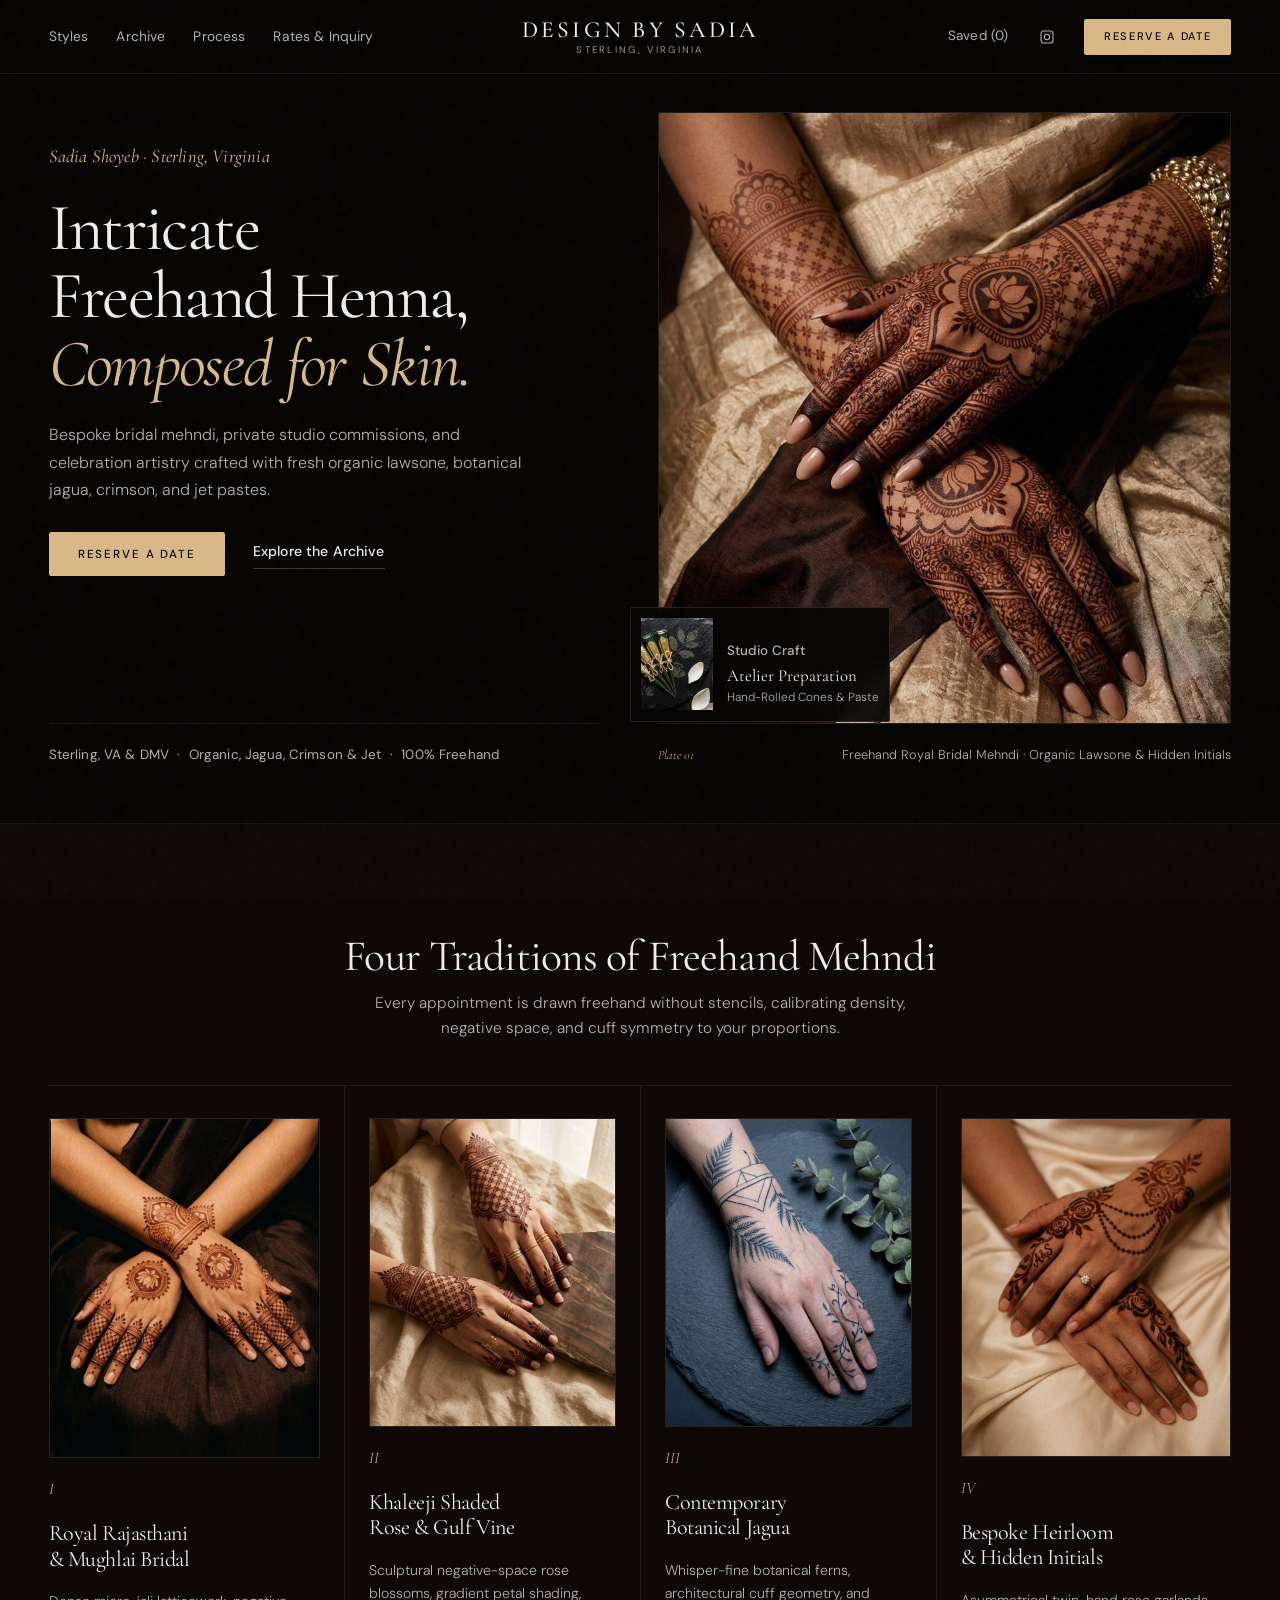
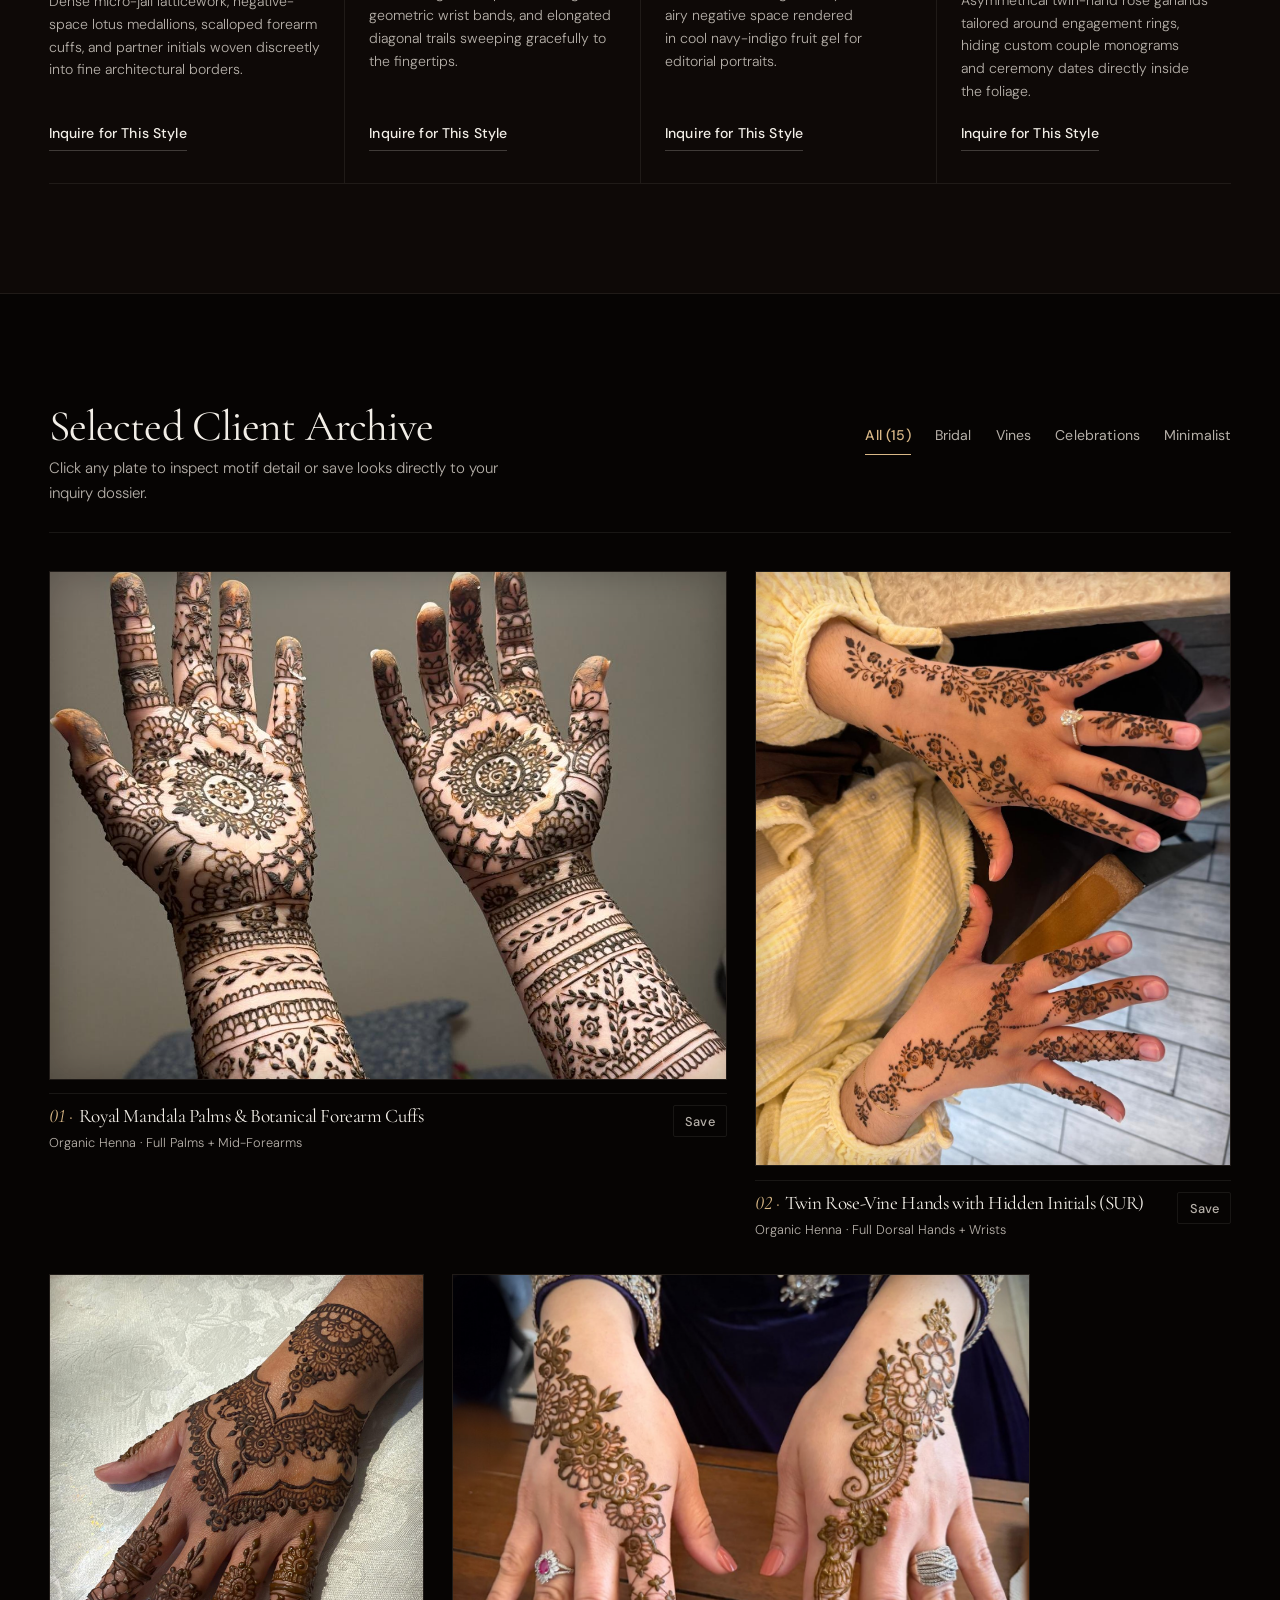
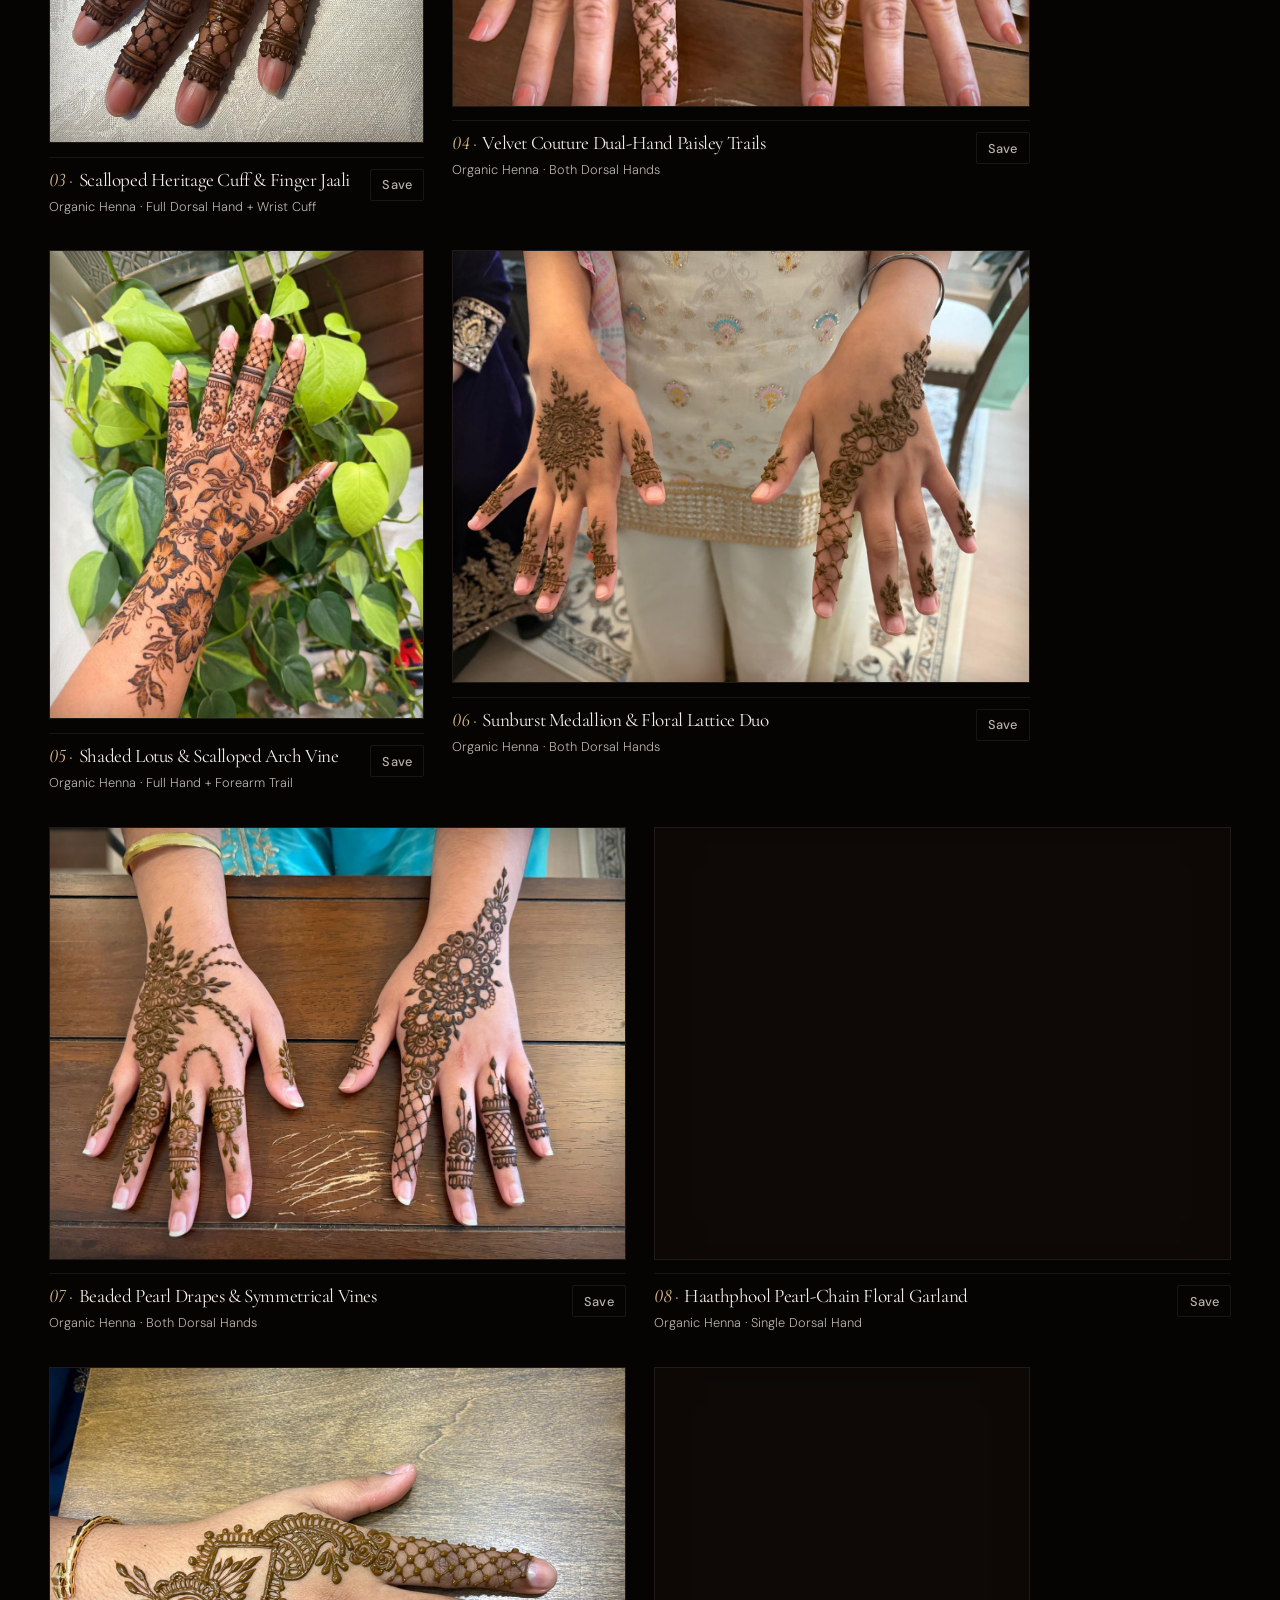
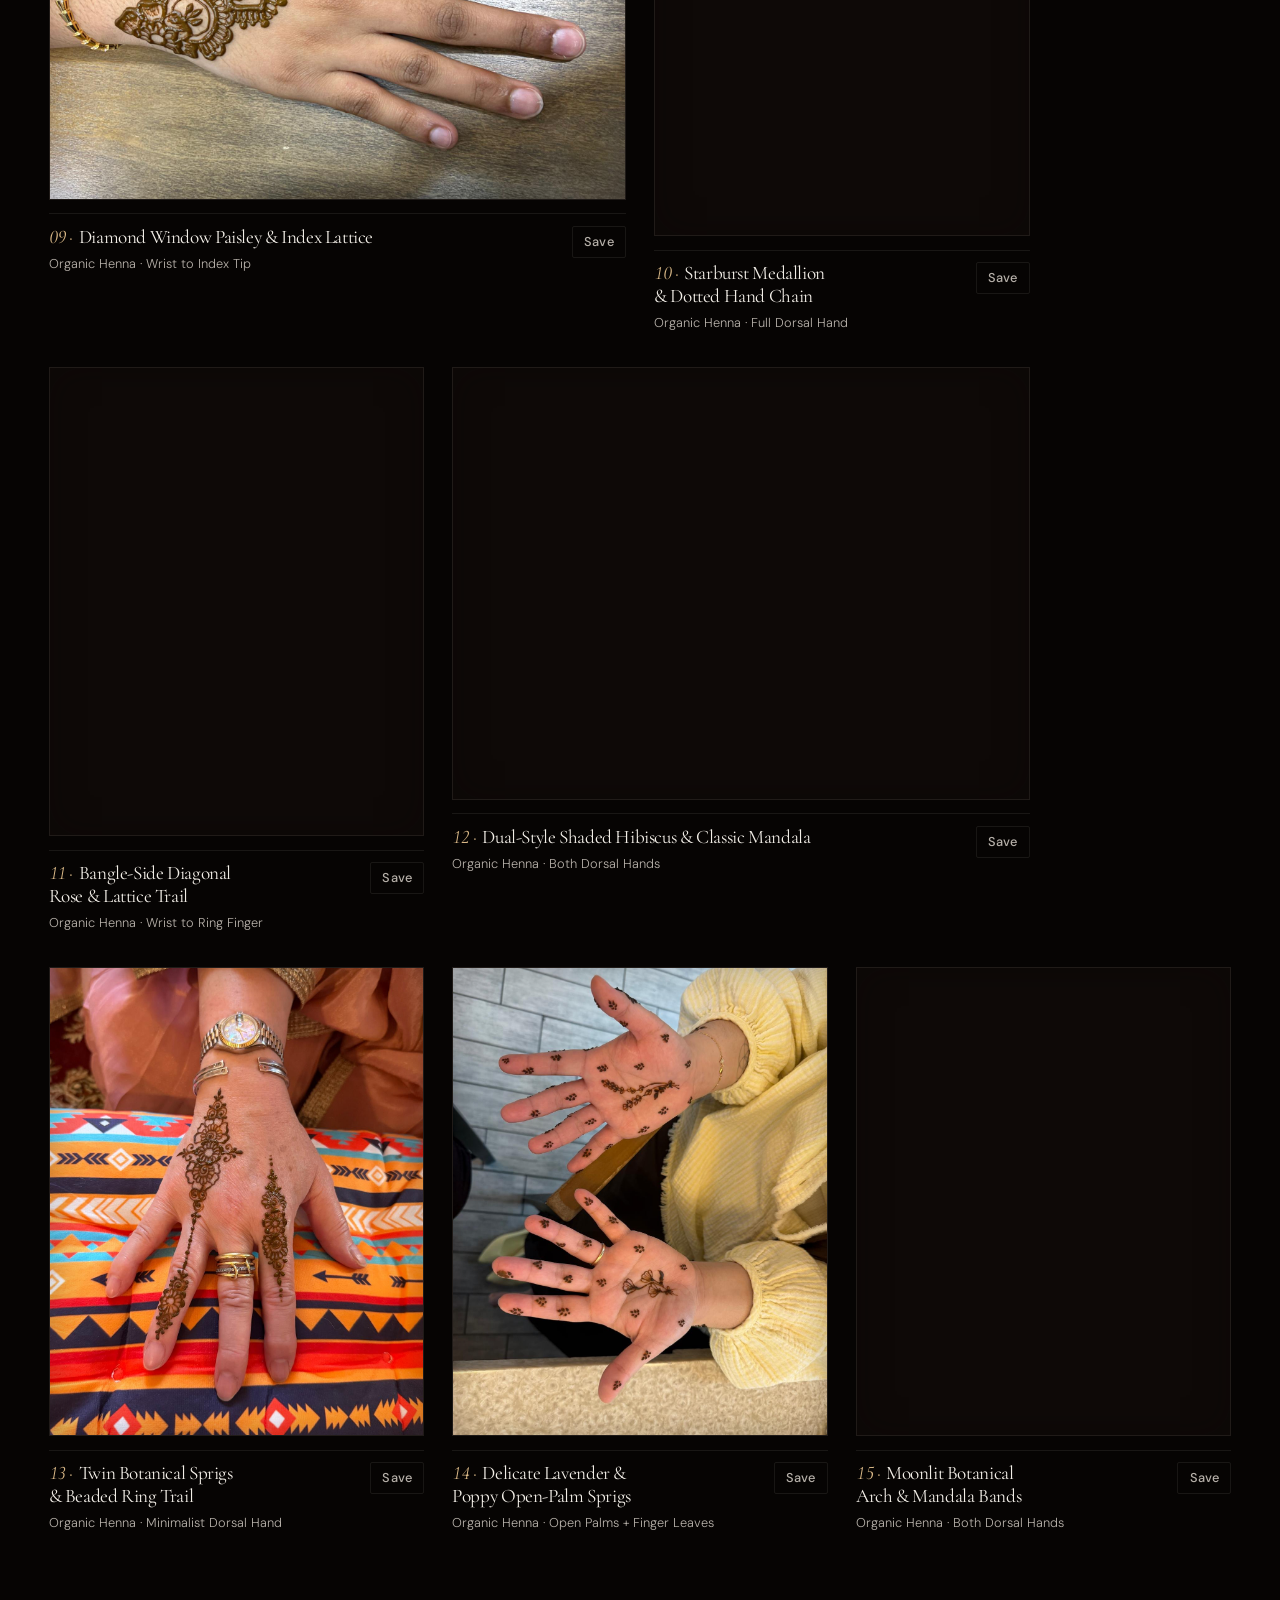
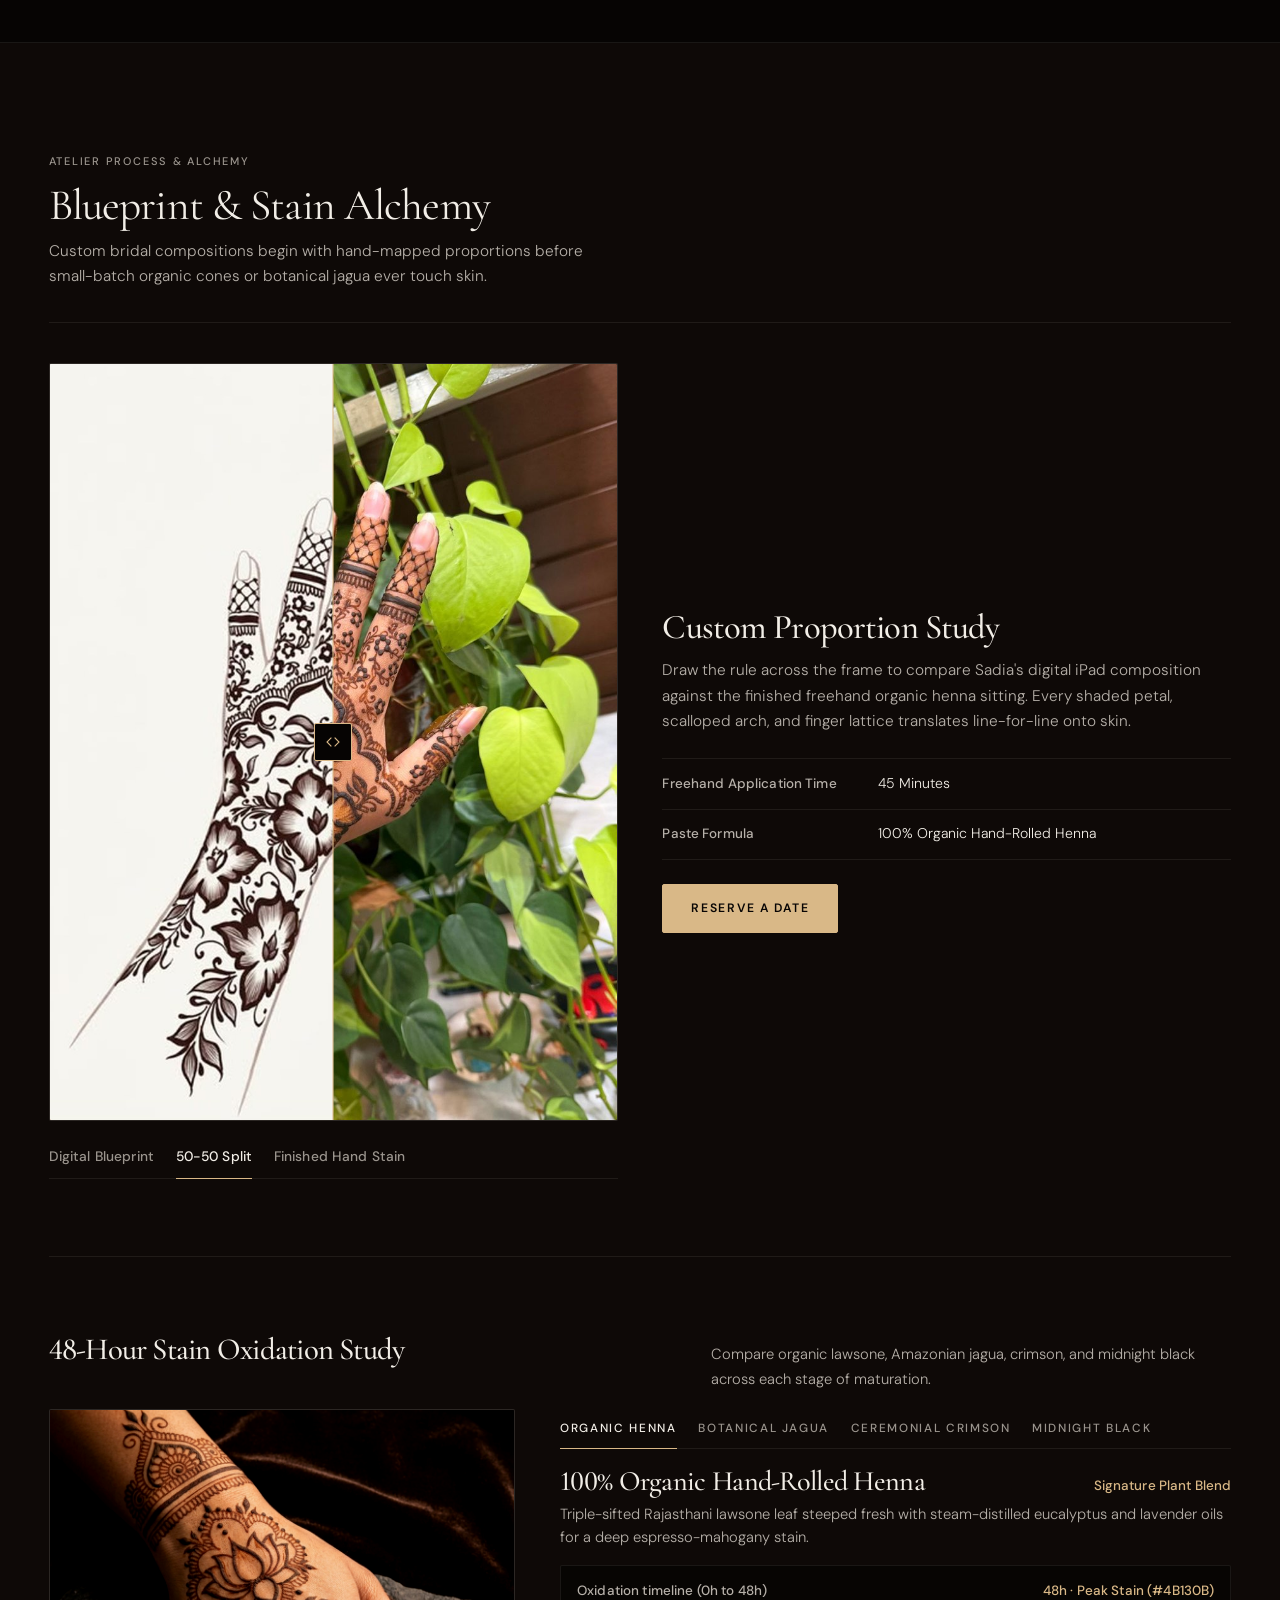
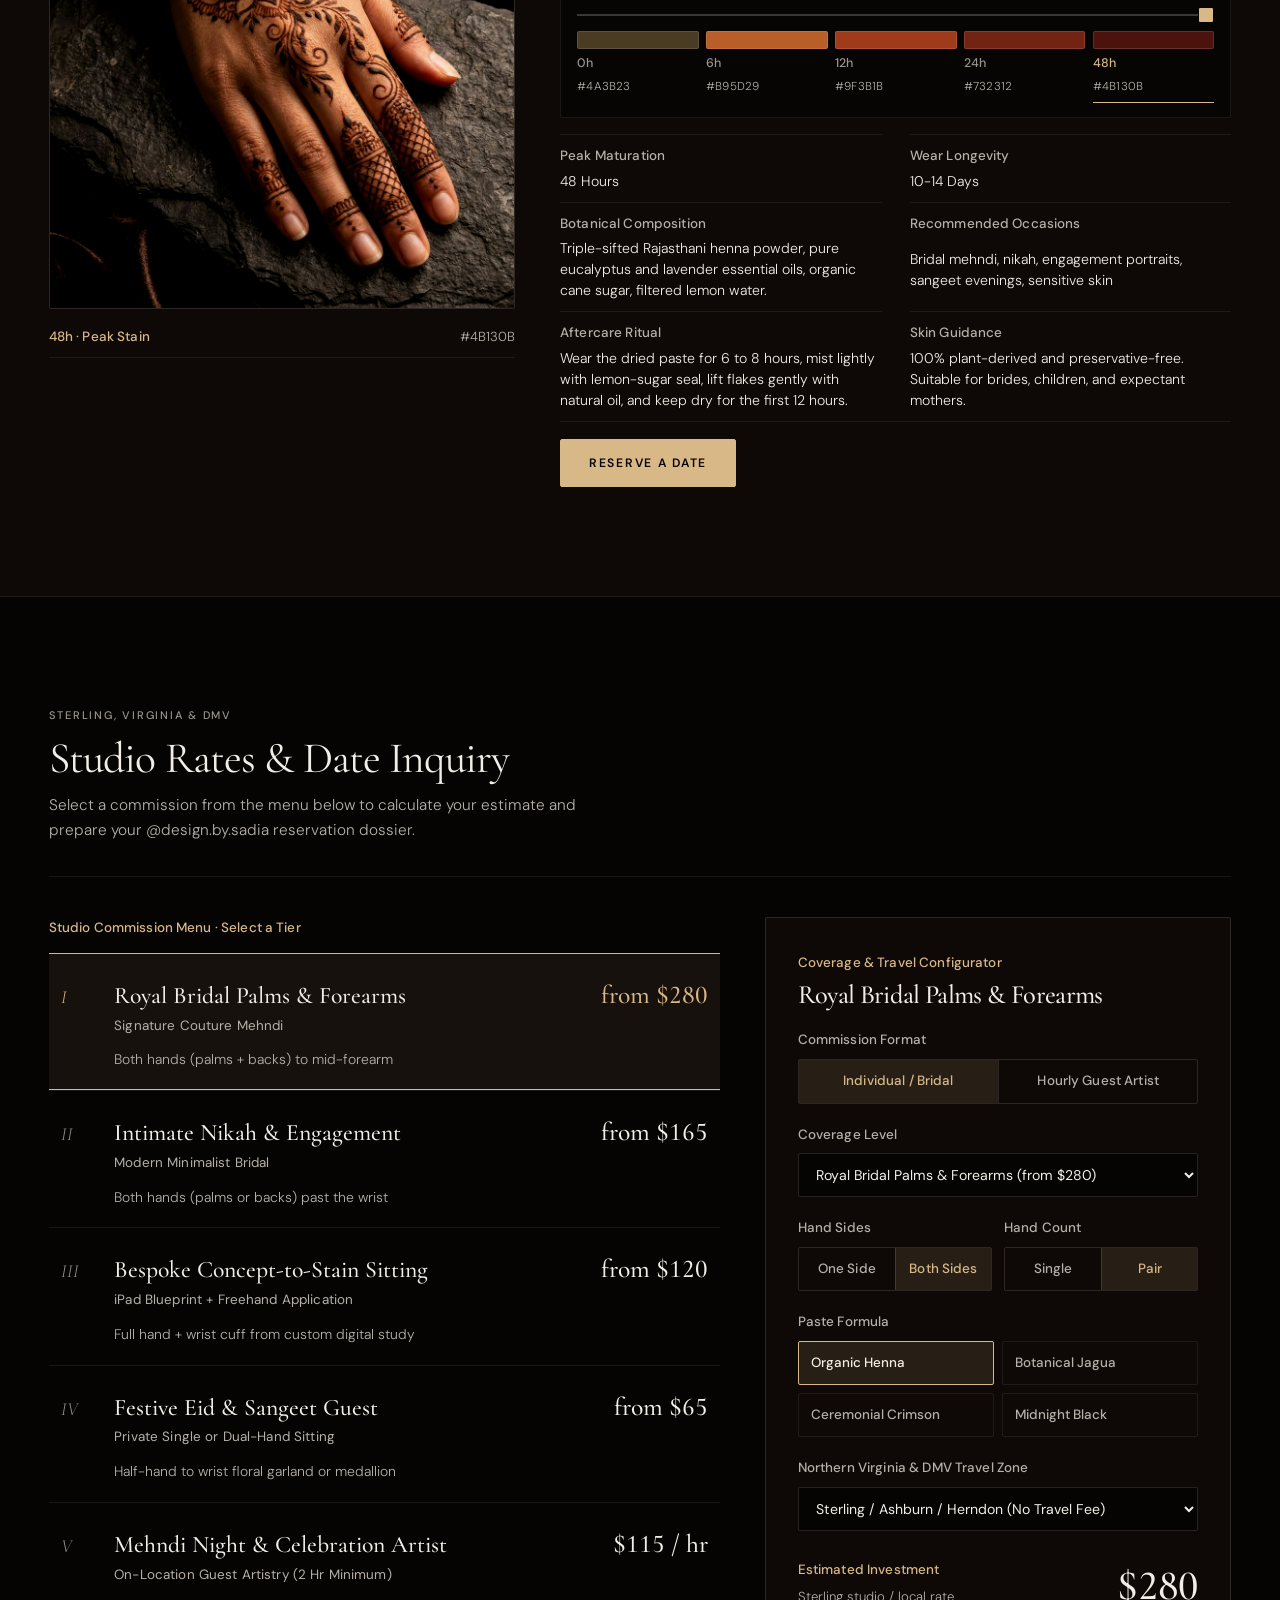
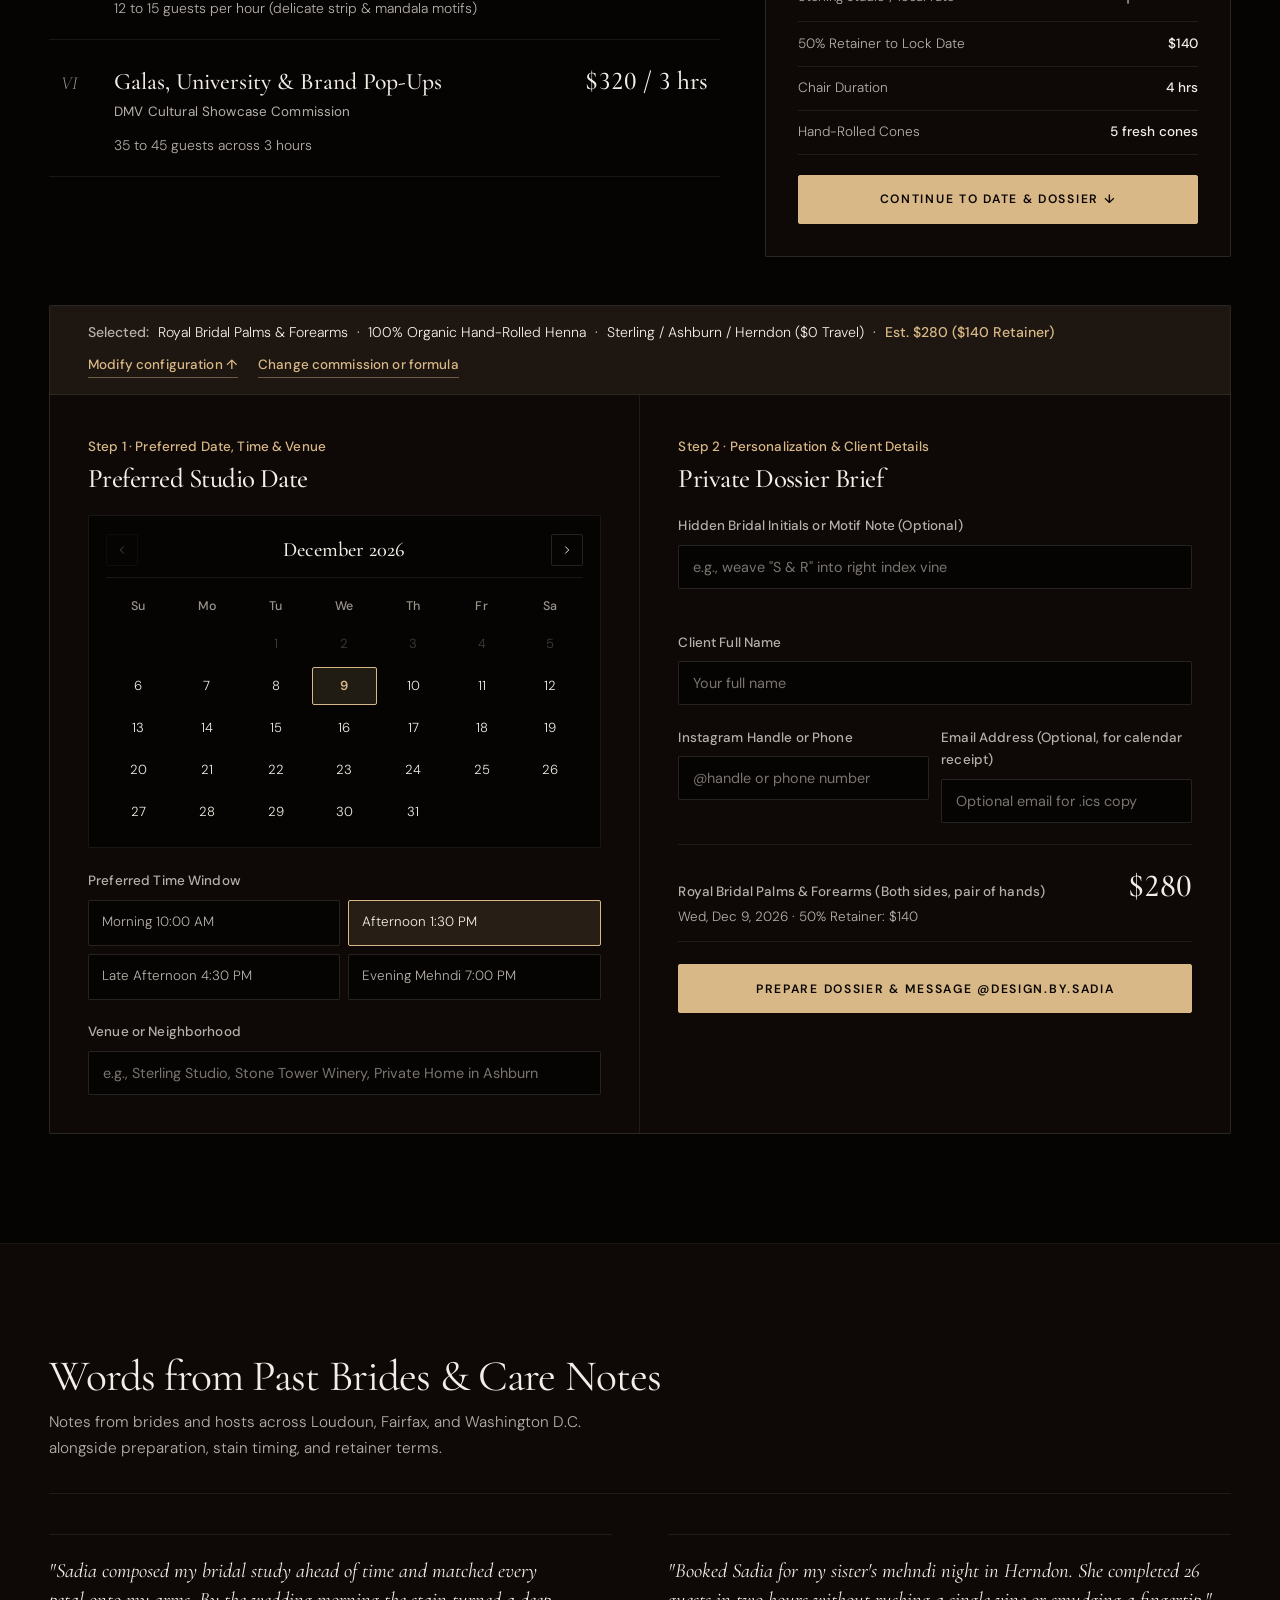
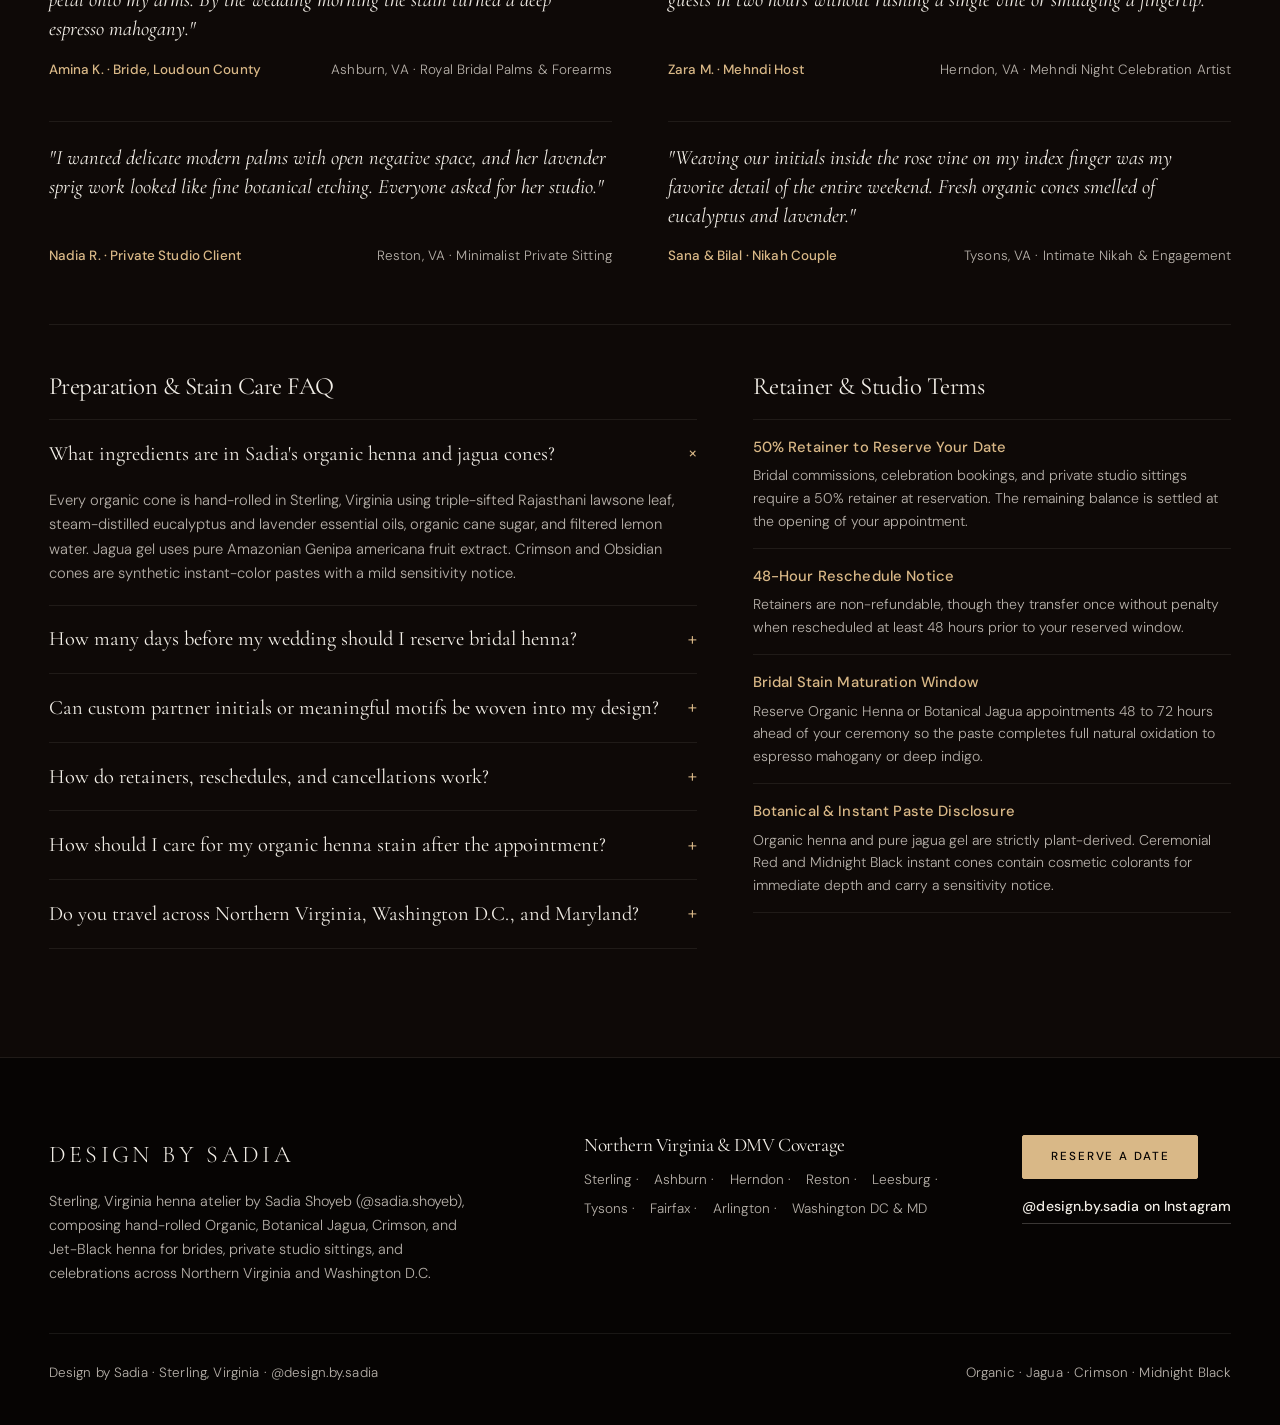
==== commit cf96df78: "feat(v3): complete 10-gate editorial overhaul, unique plates, unified IG DM dossier & mobile payload" ====
--- a/index.html
+++ b/index.html
@@ -3,15 +3,68 @@
 <head>
   <meta charset="UTF-8">
   <meta name="viewport" content="width=device-width, initial-scale=1.0">
-  <title>Design by Sadia | Bespoke Henna &amp; Body Art Atelier in Sterling, VA</title>
-  <meta name="description" content="Freehand Organic, Jagua, Crimson, and Jet henna artistry by Sadia Shoyeb in Sterling, VA. Bridal mehndi, private studio commissions, and celebrations across Northern Virginia and DMV.">
+  <title>Design by Sadia | Freehand Bridal &amp; Botanical Henna in Sterling, VA</title>
+  <meta name="description" content="Bespoke Organic, Jagua, Crimson, and Jet henna artistry by Sadia Shoyeb across Sterling, Northern Virginia, and Washington D.C.">
   <meta name="theme-color" content="#090807">
+  <link rel="canonical" href="https://0king0p.github.io/design-by-sadia/">
+  <link rel="icon" type="image/svg+xml" href="./assets/generated/favicon.svg">
   <link rel="manifest" href="./manifest.webmanifest">
+
+  <meta property="og:type" content="website">
+  <meta property="og:site_name" content="Design by Sadia">
+  <meta property="og:url" content="https://0king0p.github.io/design-by-sadia/">
+  <meta property="og:title" content="Design by Sadia | Freehand Bridal &amp; Botanical Henna in Sterling, VA">
+  <meta property="og:description" content="Bespoke Organic, Jagua, Crimson, and Jet henna artistry by Sadia Shoyeb across Sterling, Northern Virginia, and Washington D.C.">
+  <meta property="og:image" content="https://0king0p.github.io/design-by-sadia/assets/generated/og-share-card.jpg">
+  <meta property="og:image:width" content="1200">
+  <meta property="og:image:height" content="630">
+
+  <meta name="twitter:card" content="summary_large_image">
+  <meta name="twitter:title" content="Design by Sadia | Bespoke Henna Atelier in Sterling, VA">
+  <meta name="twitter:description" content="Bespoke Organic, Jagua, Crimson, and Jet henna artistry by Sadia Shoyeb across Sterling, Northern Virginia, and Washington D.C.">
+  <meta name="twitter:image" content="https://0king0p.github.io/design-by-sadia/assets/generated/og-share-card.jpg">
+
+  <script type="application/ld+json">
+  {
+    "@context": "https://schema.org",
+    "@type": "BeautySalon",
+    "name": "Design by Sadia",
+    "url": "https://0king0p.github.io/design-by-sadia/",
+    "image": "https://0king0p.github.io/design-by-sadia/assets/generated/og-share-card.jpg",
+    "description": "Bespoke Organic, Jagua, Crimson, and Jet freehand henna artistry by Sadia Shoyeb across Sterling, Northern Virginia, and Washington D.C.",
+    "founder": {
+      "@type": "Person",
+      "name": "Sadia Shoyeb"
+    },
+    "address": {
+      "@type": "PostalAddress",
+      "addressLocality": "Sterling",
+      "addressRegion": "VA",
+      "addressCountry": "US"
+    },
+    "areaServed": [
+      "Sterling, VA",
+      "Ashburn, VA",
+      "Herndon, VA",
+      "Reston, VA",
+      "Leesburg, VA",
+      "Tysons, VA",
+      "Fairfax, VA",
+      "Arlington, VA",
+      "Washington, DC"
+    ],
+    "sameAs": [
+      "https://www.instagram.com/design.by.sadia/"
+    ],
+    "priceRange": "$$"
+  }
+  </script>
+
   <link rel="preconnect" href="https://fonts.googleapis.com">
   <link rel="preconnect" href="https://fonts.gstatic.com" crossorigin>
   <link href="https://fonts.googleapis.com/css2?family=Cormorant+Garamond:ital,wght@0,300;0,400;0,500;0,600;1,400;1,500&amp;family=DM+Sans:opsz,wght@9..40,300;9..40,400;9..40,500&amp;display=swap" rel="stylesheet">
-  <link rel="stylesheet" href="./styles/tokens.css?v=2">
-  <link rel="stylesheet" href="./styles/studio.css?v=2">
+  <link rel="stylesheet" href="./styles/tokens.css?v=3">
+  <link rel="stylesheet" href="./styles/studio.css?v=3">
   <style>
     :root { --plane-0-void: oklch(0.11 0.008 48); --plane-1-surface: oklch(0.145 0.010 48); --accent-henna: oklch(0.80 0.075 78); }
     html, body { background-color: var(--plane-0-void); color: oklch(0.95 0.010 80); }
@@ -27,10 +80,10 @@
     <div class="container site-header__inner">
       <nav aria-label="Primary navigation">
         <ul class="nav-links">
+          <li><a href="#styles">Styles</a></li>
           <li><a href="#portfolio">Archive</a></li>
-          <li><a href="#styles">Styles</a></li>
           <li><a href="#process">Process</a></li>
-          <li><a href="#packages">Investment</a></li>
+          <li><a href="#book">Rates &amp; Inquiry</a></li>
         </ul>
       </nav>
 
@@ -86,11 +139,10 @@
 
   <div class="mobile-drawer" id="mobile-drawer" hidden>
     <div class="mobile-drawer__links">
+      <a href="#styles" data-drawer-link>Styles</a>
       <a href="#portfolio" data-drawer-link>Archive</a>
-      <a href="#styles" data-drawer-link>Styles</a>
-      <a href="#process" data-drawer-link>Process &amp; Formulas</a>
-      <a href="#packages" data-drawer-link>Investment</a>
-      <a href="#book" data-drawer-link>Reservation Desk</a>
+      <a href="#process" data-drawer-link>Process</a>
+      <a href="#book" data-drawer-link>Rates &amp; Inquiry</a>
       <a href="#faq" data-drawer-link>Notes &amp; Policies</a>
     </div>
     <div class="mobile-drawer__footer">
@@ -100,12 +152,12 @@
   </div>
 
   <main id="main-content">
-    <!-- Chapter I: Editorial Split Cover -->
+    <!-- Cover: Editorial Split -->
     <section class="cover-section" id="top">
       <div class="container cover-grid">
         <div class="cover-copy">
           <div class="cover-copy__main">
-            <p class="cover-volume-note">Sadia Shoyeb &middot; Northern Virginia &amp; Washington D.C.</p>
+            <p class="cover-volume-note">Sadia Shoyeb &middot; Sterling, Virginia</p>
             <h1 class="cover-title">Intricate Freehand Henna, <em>Composed for Skin.</em></h1>
             <p class="cover-prose">Bespoke bridal mehndi, private studio commissions, and celebration artistry crafted with fresh organic lawsone, botanical jagua, crimson, and jet pastes.</p>
             <div class="cover-actions">
@@ -114,20 +166,7 @@
             </div>
           </div>
 
-          <div class="cover-ledger">
-            <div class="cover-ledger__item">
-              <span class="micro-label">Location</span>
-              <span class="cover-ledger__val">Sterling, VA &amp; DMV</span>
-            </div>
-            <div class="cover-ledger__item">
-              <span class="micro-label">Mediums</span>
-              <span class="cover-ledger__val">4 Fresh Formulas</span>
-            </div>
-            <div class="cover-ledger__item">
-              <span class="micro-label">Craft</span>
-              <span class="cover-ledger__val">100% Freehand</span>
-            </div>
-          </div>
+          <p class="cover-colophon">Sterling, VA &amp; DMV &nbsp;&middot;&nbsp; Organic, Jagua, Crimson &amp; Jet &nbsp;&middot;&nbsp; 100% Freehand</p>
         </div>
 
         <div class="cover-stage">
@@ -139,24 +178,27 @@
               width="960"
               height="1200"
               loading="eager"
+              fetchpriority="high"
               decoding="async"
               onerror="this.onerror=null;this.src='./assets/portfolio/portfolio-02-royal-bridal-palms.jpg';"
             >
           </div>
 
-          <button type="button" class="cover-secondary-print" id="hero-float-preview" aria-label="Inspect secondary bridal archival print in lightbox">
+          <button type="button" class="cover-secondary-print" id="hero-float-preview" aria-label="Scroll to atelier preparation and stain alchemy">
             <img
               id="hero-float-img"
-              src="./assets/portfolio/portfolio-03-rose-vine-initials.jpg"
-              alt="Twin rose-vine bridal henna hands with hidden partner initials"
+              src="./assets/generated/hero-atelier.jpg"
+              alt="Hand-rolled organic henna cones and paste preparation at the Sterling atelier"
               width="144"
               height="184"
               loading="eager"
+              fetchpriority="high"
+              decoding="async"
             >
             <span class="cover-secondary-print__meta">
-              <span class="micro-label">Archival Plate</span>
-              <span class="cover-secondary-print__title" id="hero-float-title">Rose-Vine &amp; Initials</span>
-              <span class="cover-secondary-print__sub" id="hero-float-sub">Inspect Client Stain</span>
+              <span class="meta-label">Studio Craft</span>
+              <span class="cover-secondary-print__title" id="hero-float-title">Atelier Preparation</span>
+              <span class="cover-secondary-print__sub" id="hero-float-sub">Hand-Rolled Cones &amp; Paste</span>
             </span>
           </button>
 
@@ -168,62 +210,46 @@
       </div>
     </section>
 
-    <!-- Chapter II: Signature Artistry & Selected Client Archive -->
-    <section class="atelier-section" id="styles">
+    <!-- Chapter 1: Four Traditions -->
+    <section class="atelier-section atelier-section--surface" id="styles">
       <div class="container">
-        <div class="styles-subsection">
-          <div class="chapter-header">
-            <div class="chapter-header__copy">
-              <span class="micro-label">01 &middot; Signature Artistry</span>
-              <h2>Four Traditions of Freehand Mehndi</h2>
-            </div>
-            <div class="chapter-header__aside">
-              <p>Every appointment is drawn freehand without stencils, calibrating density, negative space, and cuff symmetry to your proportions.</p>
-            </div>
-          </div>
-
-          <div class="styles-lookbook" id="signature-styles-grid"></div>
-        </div>
-
-        <div id="portfolio">
-          <div class="chapter-header">
-            <div class="chapter-header__copy">
-              <span class="micro-label">02 &middot; Selected Client Archive</span>
-              <h2>Fifteen Real Works on Skin</h2>
-            </div>
-            <div class="chapter-header__aside">
-              <span class="micro-label numeral" id="portfolio-total-label">15 REAL CLIENT WORKS</span>
-              <p>Click any plate to inspect motif detail or bookmark looks to carry straight into your reservation dossier.</p>
-            </div>
-          </div>
-
-          <div class="archive-controls">
-            <div class="filter-tabs" role="group" aria-label="Filter archive by style" id="portfolio-filters">
-              <button type="button" class="filter-tab" data-category="all" aria-pressed="true">All Works</button>
-              <button type="button" class="filter-tab" data-category="bridal" aria-pressed="false">Bridal &amp; Forearm</button>
-              <button type="button" class="filter-tab" data-category="vines" aria-pressed="false">Botanical Vines</button>
-              <button type="button" class="filter-tab" data-category="festive" aria-pressed="false">Festive &amp; Mehndi Nights</button>
-              <button type="button" class="filter-tab" data-category="minimalist" aria-pressed="false">Minimalist</button>
-            </div>
-            <div class="archive-count" id="portfolio-visible-count" aria-live="polite">Showing 15 of 15 works</div>
-          </div>
-
-          <div class="archive-grid" id="portfolio-grid"></div>
-        </div>
-      </div>
-    </section>
-
-    <!-- Chapter III: Atelier Process & The Four Formulas -->
+        <div class="chapter-intro chapter-intro--centered">
+          <h2>Four Traditions of Freehand Mehndi</h2>
+          <p class="chapter-intro__deck">Every appointment is drawn freehand without stencils, calibrating density, negative space, and cuff symmetry to your proportions.</p>
+        </div>
+
+        <div class="styles-lookbook" id="signature-styles-grid"></div>
+      </div>
+    </section>
+
+    <!-- Chapter 2: Selected Client Archive -->
+    <section class="atelier-section" id="portfolio">
+      <div class="container">
+        <div class="archive-header">
+          <div class="archive-header__copy">
+            <h2>Selected Client Archive</h2>
+            <p class="archive-header__deck">Click any plate to inspect motif detail or save looks directly to your inquiry dossier.</p>
+          </div>
+          <div class="filter-tabs" role="group" aria-label="Filter archive by style" id="portfolio-filters">
+            <button type="button" class="filter-tab" data-category="all" aria-pressed="true">All (<span id="portfolio-all-count" class="numeral">15</span>)</button>
+            <button type="button" class="filter-tab" data-category="bridal" aria-pressed="false">Bridal</button>
+            <button type="button" class="filter-tab" data-category="vines" aria-pressed="false">Vines</button>
+            <button type="button" class="filter-tab" data-category="festive" aria-pressed="false">Celebrations</button>
+            <button type="button" class="filter-tab" data-category="minimalist" aria-pressed="false">Minimalist</button>
+          </div>
+        </div>
+
+        <div class="archive-grid" id="portfolio-grid"></div>
+      </div>
+    </section>
+
+    <!-- Chapter 3: Blueprint & Stain Alchemy -->
     <section class="atelier-section atelier-section--surface" id="process">
       <div class="container">
-        <div class="chapter-header">
-          <div class="chapter-header__copy">
-            <span class="micro-label">03 &middot; Atelier Process &amp; Alchemy</span>
-            <h2>From Digital Blueprint to Living Stain</h2>
-          </div>
-          <div class="chapter-header__aside">
-            <p>Custom bridal compositions begin with hand-mapped proportions before small-batch organic cones or botanical jagua ever touch skin.</p>
-          </div>
+        <div class="chapter-intro chapter-intro--stacked">
+          <span class="micro-label">Atelier Process &amp; Alchemy</span>
+          <h2>Blueprint &amp; Stain Alchemy</h2>
+          <p class="chapter-intro__deck">Custom bridal compositions begin with hand-mapped proportions before small-batch organic cones or botanical jagua ever touch skin.</p>
         </div>
 
         <div class="process-block" id="sketch-to-stain">
@@ -231,76 +257,48 @@
         </div>
 
         <div id="stain-lab">
-          <div class="subsection-intro">
-            <div>
-              <span class="micro-label">The Four Formulas</span>
-              <h3>48-Hour Stain Oxidation Study</h3>
-            </div>
-            <p>Compare natural plant lawsone, Amazonian jagua, ceremonial crimson, and matte jet-black paste across each hour of maturation.</p>
-          </div>
           <div class="mount-shell" id="stain-lab-mount"></div>
         </div>
       </div>
     </section>
 
-    <!-- Chapter IV: Investment Menu & Bespoke Session Estimator -->
-    <section class="atelier-section" id="packages">
-      <div class="container" id="estimator">
-        <div class="chapter-header">
-          <div class="chapter-header__copy">
-            <span class="micro-label">04 &middot; Investment &amp; Session Estimator</span>
-            <h2>Studio Rates &amp; Bespoke Calculator</h2>
-          </div>
-          <div class="chapter-header__aside">
-            <p>Select any studio offering from the menu or configure coverage, paste formula, and Northern Virginia travel for an immediate estimate.</p>
-          </div>
+    <!-- Chapter 4: Unified Studio Rates & Date Inquiry -->
+    <section class="atelier-section" id="book">
+      <div class="container">
+        <div id="packages" class="anchor-beacon" aria-hidden="true"></div>
+        <div id="estimator" class="anchor-beacon" aria-hidden="true"></div>
+
+        <div class="chapter-intro chapter-intro--stacked">
+          <span class="micro-label">Sterling, Virginia &amp; DMV</span>
+          <h2>Studio Rates &amp; Date Inquiry</h2>
+          <p class="chapter-intro__deck">Select a commission from the menu below to calculate your estimate and prepare your @design.by.sadia reservation dossier.</p>
         </div>
 
         <div class="mount-shell" id="coverage-estimator-mount"></div>
-      </div>
-    </section>
-
-    <!-- Chapter V: Private Reservation Desk, Client Notes & Studio Policies -->
-    <section class="atelier-section atelier-section--surface" id="book">
+        <div class="mount-shell" id="booking-concierge-mount" style="margin-top: 3rem;"></div>
+      </div>
+    </section>
+
+    <!-- Chapter 5: Client Notes, Care FAQ & Studio Terms -->
+    <section class="atelier-section atelier-section--surface" id="faq">
       <div class="container">
-        <div class="chapter-header">
-          <div class="chapter-header__copy">
-            <span class="micro-label">05 &middot; Private Reservation Desk</span>
-            <h2>Reserve a Date at the Atelier</h2>
-          </div>
-          <div class="chapter-header__aside">
-            <p>Choose your date, session window, paste formula, and saved archive references to generate your reservation dossier for @design.by.sadia.</p>
-          </div>
-        </div>
-
-        <div class="mount-shell" id="booking-concierge-mount"></div>
-      </div>
-    </section>
-
-    <section class="atelier-section" id="faq">
-      <div class="container">
-        <div class="chapter-header">
-          <div class="chapter-header__copy">
-            <span class="micro-label">06 &middot; Client Notes &amp; Studio Policies</span>
-            <h2>Words from Past Brides &amp; Care Notes</h2>
-          </div>
-          <div class="chapter-header__aside">
-            <p>Notes from brides and hosts across Loudoun, Fairfax, and Washington D.C. alongside preparation, stain timing, and retainer terms.</p>
-          </div>
-        </div>
-
-        <div class="notes-policies-grid">
-          <div class="client-notes-list" id="testimonials-grid"></div>
-
-          <div class="faq-policies-col">
+        <div class="chapter-intro chapter-intro--stacked">
+          <h2>Words from Past Brides &amp; Care Notes</h2>
+          <p class="chapter-intro__deck">Notes from brides and hosts across Loudoun, Fairfax, and Washington D.C. alongside preparation, stain timing, and retainer terms.</p>
+        </div>
+
+        <div class="testimonials-spread" id="testimonials-grid"></div>
+
+        <div class="faq-policies-split">
+          <div class="faq-col">
+            <h3 class="subsection-heading">Preparation &amp; Stain Care FAQ</h3>
             <div class="faq-list" id="faq-accordion"></div>
-
-            <aside class="policies-ledger" aria-label="Studio booking policies">
-              <h3>Booking &amp; Preparation Policies</h3>
-              <p class="policies-ledger__intro">Guidelines designed to protect your stain depth and lock your preferred Northern Virginia date.</p>
-              <div id="policies-list"></div>
-            </aside>
-          </div>
+          </div>
+
+          <aside class="policies-col" aria-label="Studio booking policies">
+            <h3 class="subsection-heading">Retainer &amp; Studio Terms</h3>
+            <div id="policies-list"></div>
+          </aside>
         </div>
       </div>
     </section>
@@ -360,7 +358,7 @@
 
       <div class="lightbox-details">
         <div style="display: flex; flex-direction: column; gap: 0.9rem;">
-          <span class="micro-label" id="lightbox-medium">Organic Henna</span>
+          <span class="meta-label" id="lightbox-medium">Organic Henna</span>
           <h3 id="lightbox-title">Design Title</h3>
           <p id="lightbox-story"></p>
           <div class="lightbox-specs">
@@ -410,6 +408,6 @@
 
   <div id="client-review-mount"></div>
 
-  <script type="module" src="./js/app.js?v=2"></script>
+  <script type="module" src="./js/app.js?v=3"></script>
 </body>
 </html>
--- a/styles/tokens.css
+++ b/styles/tokens.css
@@ -1,4 +1,4 @@
-/* Design by Sadia (v2): Velvet Espresso Noir & Brushed Champagne Atelier Tokens */
+/* Design by Sadia (v3): Velvet Espresso Noir & Brushed Champagne Atelier Tokens */
 :root {
   color-scheme: dark;
 
@@ -50,6 +50,7 @@
   --text-h3: clamp(1.38rem, 1.9vw, 1.75rem);
   --text-body: clamp(0.97rem, 1.05vw, 1.05rem);
   --text-small: 0.875rem;
+  --text-meta: 0.84rem;
   --text-micro: 0.6875rem;
 
   /* Layout & Editorial Proportions */
--- a/styles/studio.css
+++ b/styles/studio.css
@@ -1,4 +1,4 @@
-/* Design by Sadia (v2): Vogue Bridal x Aesop x Sabyasachi Architectural Couture Stylesheet */
+/* Design by Sadia (v3): Vogue Bridal x Aesop x Sabyasachi Architectural Couture Stylesheet */
 
 *,
 *::before,
@@ -109,6 +109,16 @@
   text-transform: uppercase;
   font-variant-numeric: tabular-nums lining-nums;
   color: var(--text-muted);
+}
+
+.meta-label {
+  font-family: var(--font-sans);
+  font-size: var(--text-meta);
+  font-weight: 500;
+  letter-spacing: 0.01em;
+  text-transform: none;
+  font-variant-numeric: tabular-nums lining-nums;
+  color: var(--text-secondary);
 }
 
 :focus-visible {
@@ -226,10 +236,10 @@
   padding-bottom: 0.28rem;
   border-bottom: 1px solid var(--border-strong);
   font-family: var(--font-sans);
-  font-size: 0.74rem;
+  font-size: 0.88rem;
   font-weight: 500;
-  letter-spacing: 0.16em;
-  text-transform: uppercase;
+  letter-spacing: 0.01em;
+  text-transform: none;
   color: var(--text-primary);
   transition: color var(--dur-ui) var(--ease-tactile), border-color var(--dur-ui) var(--ease-tactile);
 }
@@ -272,10 +282,10 @@
 
 .nav-links a {
   font-family: var(--font-sans);
-  font-size: 0.72rem;
+  font-size: 0.86rem;
   font-weight: 400;
-  letter-spacing: 0.15em;
-  text-transform: uppercase;
+  letter-spacing: 0.01em;
+  text-transform: none;
   color: var(--text-secondary);
   white-space: nowrap;
   padding-block: 0.35rem;
@@ -334,10 +344,10 @@
   min-height: 36px;
   padding: 0.25rem 0.1rem;
   font-family: var(--font-sans);
-  font-size: 0.72rem;
+  font-size: 0.84rem;
   font-weight: 400;
-  letter-spacing: 0.14em;
-  text-transform: uppercase;
+  letter-spacing: 0.01em;
+  text-transform: none;
   font-variant-numeric: tabular-nums lining-nums;
   color: var(--text-secondary);
   border-bottom: 1px solid transparent;
@@ -484,30 +494,14 @@
   margin-top: 0.35rem;
 }
 
-.cover-ledger {
-  display: grid;
-  grid-template-columns: repeat(3, minmax(0, 1fr));
+.cover-colophon {
   border-top: 1px solid var(--border-subtle);
-  padding-top: 1.35rem;
-  gap: 1rem;
-}
-
-.cover-ledger__item {
-  display: flex;
-  flex-direction: column;
-  gap: 0.25rem;
-}
-
-.cover-ledger__item:not(:first-child) {
-  padding-left: 1.15rem;
-  border-left: 1px solid var(--border-subtle);
-}
-
-.cover-ledger__val {
-  font-family: var(--font-display);
-  font-size: 1.2rem;
+  padding-top: 1.25rem;
+  font-size: var(--text-meta);
   font-weight: 400;
-  color: var(--text-primary);
+  letter-spacing: 0.01em;
+  text-transform: none;
+  color: var(--text-secondary);
   font-variant-numeric: tabular-nums lining-nums;
 }
 
@@ -604,7 +598,7 @@
   color: var(--accent-henna);
 }
 
-/* Chapter Sections & Architectural Headers */
+/* Chapter Sections & Distinct Editorial Openings */
 .atelier-section {
   padding-block: var(--section-pad);
   border-bottom: 1px solid var(--border-subtle);
@@ -614,46 +608,50 @@
   background: var(--plane-1-surface);
 }
 
-.chapter-header {
-  display: grid;
-  grid-template-columns: minmax(0, 1.35fr) minmax(0, 0.85fr);
-  gap: 2rem;
-  align-items: end;
-  padding-bottom: 2.25rem;
+.anchor-beacon {
+  position: relative;
+  height: 0;
+  scroll-margin-top: 92px;
+}
+
+.chapter-intro {
+  display: flex;
+  flex-direction: column;
+  gap: 0.7rem;
+}
+
+.chapter-intro h2 {
+  font-size: var(--text-h2);
+  color: var(--text-primary);
+}
+
+.chapter-intro__deck {
+  font-size: 0.96rem;
+  color: var(--text-secondary);
+}
+
+.chapter-intro--centered {
+  align-items: center;
+  text-align: center;
   margin-bottom: 2.75rem;
+}
+
+.chapter-intro--centered .chapter-intro__deck {
+  max-width: 54ch;
+}
+
+.chapter-intro--stacked {
+  align-items: flex-start;
+  padding-bottom: 2rem;
+  margin-bottom: 2.5rem;
   border-bottom: 1px solid var(--border-subtle);
 }
 
-.chapter-header__copy {
-  display: flex;
-  flex-direction: column;
-  gap: 0.7rem;
-}
-
-.chapter-header h2 {
-  font-size: var(--text-h2);
-  color: var(--text-primary);
-}
-
-.chapter-header__aside {
-  display: flex;
-  flex-direction: column;
-  align-items: flex-end;
-  gap: 0.55rem;
-  text-align: right;
-}
-
-.chapter-header__aside p {
-  font-size: 0.94rem;
-  color: var(--text-secondary);
-  max-width: 42ch;
-}
-
-/* Chapter II Part 1: 4-Column Signature Artistry Lookbook */
-.styles-subsection {
-  margin-bottom: clamp(4rem, 7vw, 5.75rem);
-}
-
+.chapter-intro--stacked .chapter-intro__deck {
+  max-width: 56ch;
+}
+
+/* Chapter 1: 4-Column Signature Artistry Lookbook */
 .styles-lookbook {
   display: grid;
   grid-template-columns: repeat(4, minmax(0, 1fr));
@@ -720,32 +718,50 @@
   flex: 1;
 }
 
-/* Chapter II Part 2: Editorial Underline Filter Bar & Asymmetric Client Archive */
-.archive-controls {
+/* Chapter 2: Inline Baseline Archive Header & Asymmetric Client Archive */
+.archive-header {
   display: flex;
   flex-wrap: wrap;
   justify-content: space-between;
-  align-items: center;
-  gap: 1.25rem;
-  margin-bottom: 2.25rem;
-  padding-bottom: 1rem;
+  align-items: baseline;
+  gap: 1.5rem 2.5rem;
+  padding-bottom: 1.65rem;
+  margin-bottom: 2.35rem;
   border-bottom: 1px solid var(--border-subtle);
 }
 
+.archive-header__copy {
+  display: flex;
+  flex-direction: column;
+  gap: 0.45rem;
+}
+
+.archive-header h2 {
+  font-size: var(--text-h2);
+  color: var(--text-primary);
+}
+
+.archive-header__deck {
+  font-size: 0.94rem;
+  color: var(--text-secondary);
+  max-width: 50ch;
+}
+
 .filter-tabs {
   display: flex;
   flex-wrap: wrap;
-  gap: 1.65rem;
+  gap: 1.5rem;
 }
 
 .filter-tab {
   position: relative;
   padding: 0.45rem 0;
   font-family: var(--font-sans);
-  font-size: 0.75rem;
+  font-size: 0.88rem;
   font-weight: 400;
-  letter-spacing: 0.14em;
-  text-transform: uppercase;
+  letter-spacing: 0.01em;
+  text-transform: none;
+  font-variant-numeric: tabular-nums lining-nums;
   color: var(--text-secondary);
   border-bottom: 1.5px solid transparent;
   transition: color var(--dur-ui) var(--ease-tactile), border-color var(--dur-ui) var(--ease-tactile);
@@ -759,15 +775,6 @@
   color: var(--accent-henna);
   border-bottom-color: var(--accent-henna);
   font-weight: 500;
-}
-
-.archive-count {
-  font-family: var(--font-sans);
-  font-size: 0.72rem;
-  letter-spacing: 0.14em;
-  text-transform: uppercase;
-  font-variant-numeric: tabular-nums lining-nums;
-  color: var(--text-muted);
 }
 
 .archive-grid {
@@ -806,6 +813,14 @@
   aspect-ratio: 4 / 5;
 }
 
+.archive-plate__media::after {
+  content: "";
+  position: absolute;
+  inset: 0;
+  pointer-events: none;
+  box-shadow: inset 0 0 36px rgba(9, 8, 7, 0.28);
+}
+
 .archive-plate--lead .archive-plate__media {
   aspect-ratio: 4 / 3;
 }
@@ -860,14 +875,14 @@
   align-items: center;
   gap: 0.35rem;
   min-height: 32px;
-  padding: 0.25rem 0.65rem;
+  padding: 0.25rem 0.7rem;
   border: 1px solid var(--border-subtle);
   border-radius: var(--radius-md);
   font-family: var(--font-sans);
-  font-size: 0.6875rem;
+  font-size: 0.8rem;
   font-weight: 500;
-  letter-spacing: 0.14em;
-  text-transform: uppercase;
+  letter-spacing: 0.01em;
+  text-transform: none;
   color: var(--text-secondary);
   white-space: nowrap;
   flex-shrink: 0;
@@ -885,68 +900,41 @@
   background: var(--accent-henna-soft);
 }
 
-/* Chapter III: Atelier Process & Four Formulas */
+/* Chapter 3: Atelier Process & Four Formulas */
 .process-block {
   padding-bottom: clamp(3.5rem, 6vw, 5rem);
   margin-bottom: clamp(3.5rem, 6vw, 5rem);
   border-bottom: 1px solid var(--border-subtle);
 }
 
-.subsection-intro {
-  display: flex;
-  flex-wrap: wrap;
-  justify-content: space-between;
-  align-items: flex-end;
-  gap: 1.25rem;
-  margin-bottom: 2.25rem;
-}
-
-.subsection-intro h3 {
-  font-size: clamp(1.65rem, 2.5vw, 2.35rem);
-  color: var(--text-primary);
-}
-
-.subsection-intro p {
-  max-width: 52ch;
-  font-size: 0.94rem;
-  color: var(--text-secondary);
-}
-
 .mount-shell {
   min-height: 120px;
 }
 
-/* Chapter V: Client Notes (Pull Quotes) & Studio Policies Accordion */
-.notes-policies-grid {
+/* Chapter 5: 2x2 Client Notes Spread & Balanced 50/50 FAQ / Studio Terms */
+.testimonials-spread {
   display: grid;
-  grid-template-columns: minmax(0, 1fr) minmax(0, 1fr);
-  gap: clamp(2.5rem, 5vw, 5rem);
-  align-items: start;
-}
-
-.client-notes-list {
-  display: flex;
-  flex-direction: column;
+  grid-template-columns: repeat(2, minmax(0, 1fr));
+  gap: 2.5rem 3.5rem;
+  padding-bottom: 3.5rem;
+  border-bottom: 1px solid var(--border-subtle);
 }
 
 .client-note {
-  padding-block: 1.85rem;
+  padding-top: 1.4rem;
   border-top: 1px solid var(--border-subtle);
   display: flex;
   flex-direction: column;
-  gap: 0.85rem;
-}
-
-.client-note:last-child {
-  border-bottom: 1px solid var(--border-subtle);
+  justify-content: space-between;
+  gap: 0.95rem;
 }
 
 .client-note__quote {
   font-family: var(--font-display);
   font-style: italic;
   font-weight: 400;
-  font-size: clamp(1.28rem, 1.7vw, 1.52rem);
-  line-height: 1.38;
+  font-size: clamp(1.24rem, 1.6vw, 1.46rem);
+  line-height: 1.4;
   color: var(--text-primary);
 }
 
@@ -955,10 +943,10 @@
   flex-wrap: wrap;
   justify-content: space-between;
   gap: 0.5rem;
-  font-size: 0.78rem;
-  letter-spacing: 0.08em;
-  text-transform: uppercase;
-  color: var(--text-muted);
+  font-size: var(--text-meta);
+  letter-spacing: 0.01em;
+  text-transform: none;
+  color: var(--text-secondary);
 }
 
 .client-note__author {
@@ -966,10 +954,18 @@
   font-weight: 500;
 }
 
-.faq-policies-col {
-  display: flex;
-  flex-direction: column;
-  gap: 3rem;
+.faq-policies-split {
+  display: grid;
+  grid-template-columns: 1.15fr 0.85fr;
+  gap: 3.5rem;
+  padding-top: 3rem;
+  align-items: start;
+}
+
+.subsection-heading {
+  font-size: 1.55rem;
+  color: var(--text-primary);
+  margin-bottom: 1.25rem;
 }
 
 .faq-list {
@@ -985,13 +981,13 @@
 .faq-item summary {
   list-style: none;
   cursor: pointer;
-  padding: 1.2rem 0;
+  padding: 1.05rem 0;
   display: flex;
   justify-content: space-between;
   align-items: center;
   gap: 1.25rem;
   font-family: var(--font-display);
-  font-size: 1.32rem;
+  font-size: 1.28rem;
   font-weight: 400;
   color: var(--text-primary);
 }
@@ -1013,26 +1009,14 @@
 }
 
 .faq-item__body {
-  padding-bottom: 1.35rem;
-  font-size: 0.93rem;
-  line-height: 1.7;
-  color: var(--text-secondary);
-}
-
-.policies-ledger {
-  border-top: 1px solid var(--border-strong);
-  padding-top: 1.75rem;
-}
-
-.policies-ledger h3 {
-  font-size: 1.55rem;
-  margin-bottom: 0.45rem;
-}
-
-.policies-ledger__intro {
-  font-size: 0.9rem;
-  color: var(--text-secondary);
-  margin-bottom: 1.35rem;
+  padding-bottom: 1.2rem;
+  font-size: 0.92rem;
+  line-height: 1.66;
+  color: var(--text-secondary);
+}
+
+.policies-col {
+  padding-top: 0;
 }
 
 .policy-row {
@@ -1045,10 +1029,10 @@
 }
 
 .policy-row__title {
-  font-size: 0.74rem;
+  font-size: 0.92rem;
   font-weight: 500;
-  letter-spacing: 0.14em;
-  text-transform: uppercase;
+  letter-spacing: 0.01em;
+  text-transform: none;
   color: var(--accent-henna);
 }
 
@@ -1126,10 +1110,10 @@
   align-items: center;
   gap: 1rem;
   padding-top: 1.75rem;
-  font-size: 0.72rem;
-  letter-spacing: 0.16em;
-  text-transform: uppercase;
-  color: var(--text-muted);
+  font-size: var(--text-meta);
+  letter-spacing: 0.01em;
+  text-transform: none;
+  color: var(--text-secondary);
 }
 
 /* Cinema Lightbox Modal */
@@ -1260,10 +1244,11 @@
 
 .lightbox-spec-label {
   display: block;
-  font-size: 0.6875rem;
-  letter-spacing: 0.14em;
-  text-transform: uppercase;
-  color: var(--text-muted);
+  font-size: 0.82rem;
+  font-weight: 500;
+  letter-spacing: 0.01em;
+  text-transform: none;
+  color: var(--text-secondary);
 }
 
 .lightbox-spec-val {
@@ -1399,16 +1384,15 @@
 
 @media (max-width: 960px) {
   .cover-grid,
-  .chapter-header,
-  .notes-policies-grid,
+  .testimonials-spread,
+  .faq-policies-split,
   .footer-grid,
   .lightbox-dialog {
     grid-template-columns: minmax(0, 1fr);
   }
 
-  .chapter-header__aside {
-    align-items: flex-start;
-    text-align: left;
+  .faq-policies-split {
+    gap: 2.5rem;
   }
 
   .cover-secondary-print {
@@ -1437,18 +1421,6 @@
     margin-top: 0.5rem;
   }
 
-  .cover-ledger {
-    grid-template-columns: minmax(0, 1fr);
-    gap: 0.9rem;
-  }
-
-  .cover-ledger__item:not(:first-child) {
-    padding-left: 0;
-    border-left: none;
-    padding-top: 0.9rem;
-    border-top: 1px solid var(--border-subtle);
-  }
-
   .styles-lookbook {
     grid-template-columns: minmax(0, 1fr);
   }
@@ -1504,8 +1476,8 @@
   }
 
   .nav-saved-trigger {
-    font-size: 0.66rem;
-    letter-spacing: 0.1em;
+    font-size: 0.78rem;
+    letter-spacing: 0.01em;
   }
 
   .mobile-menu-btn {
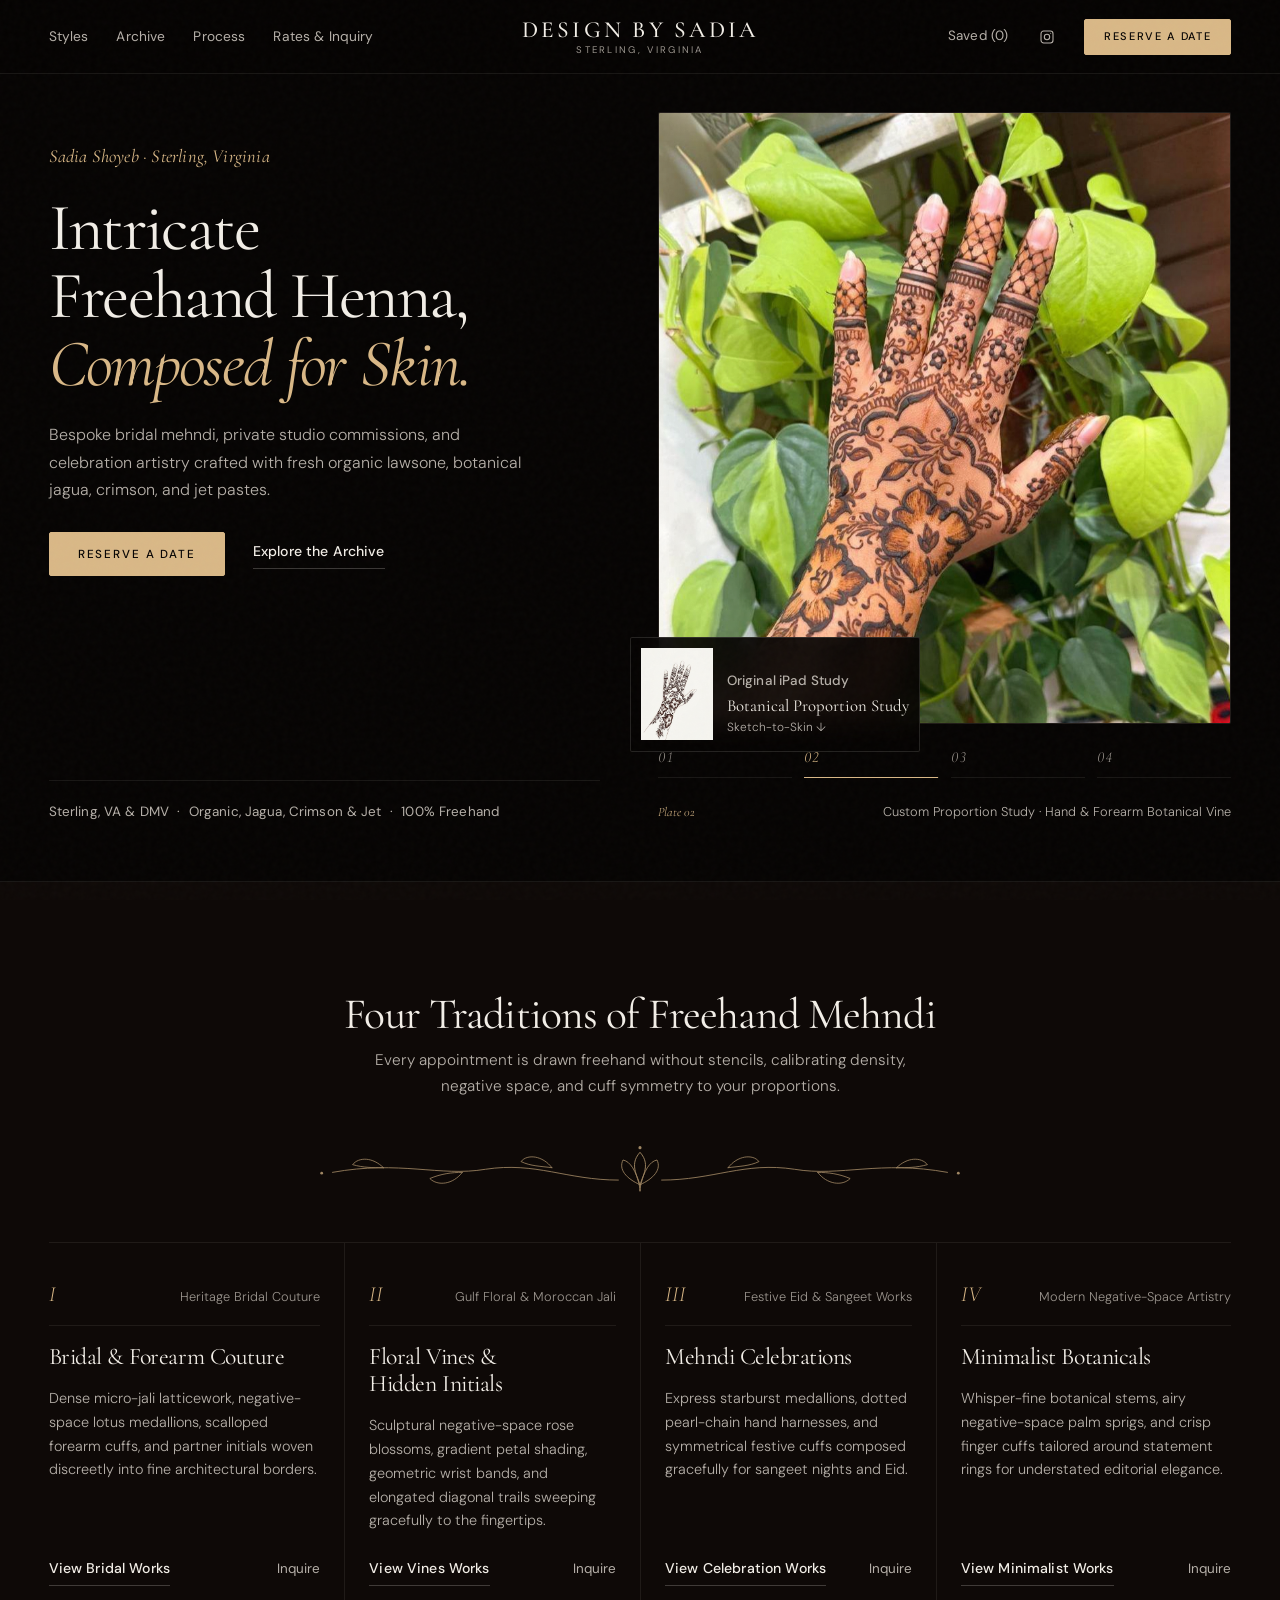
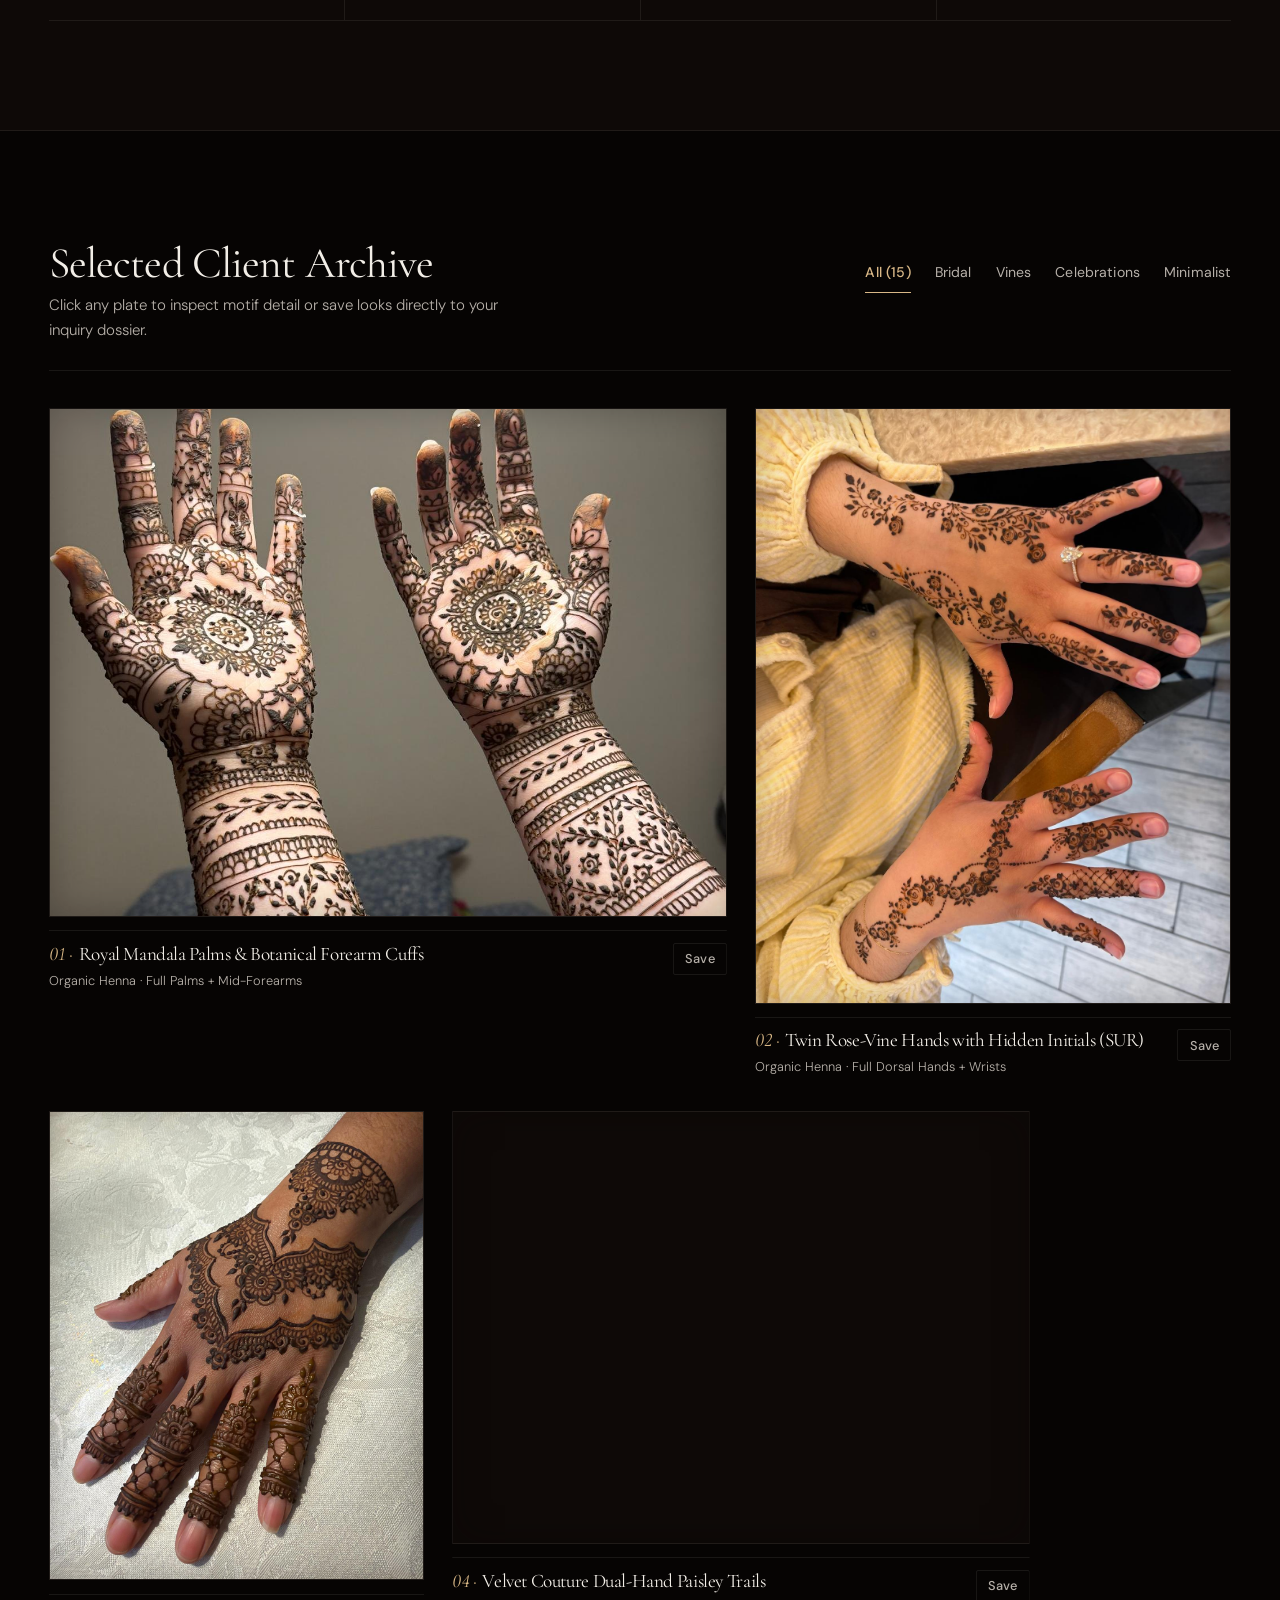
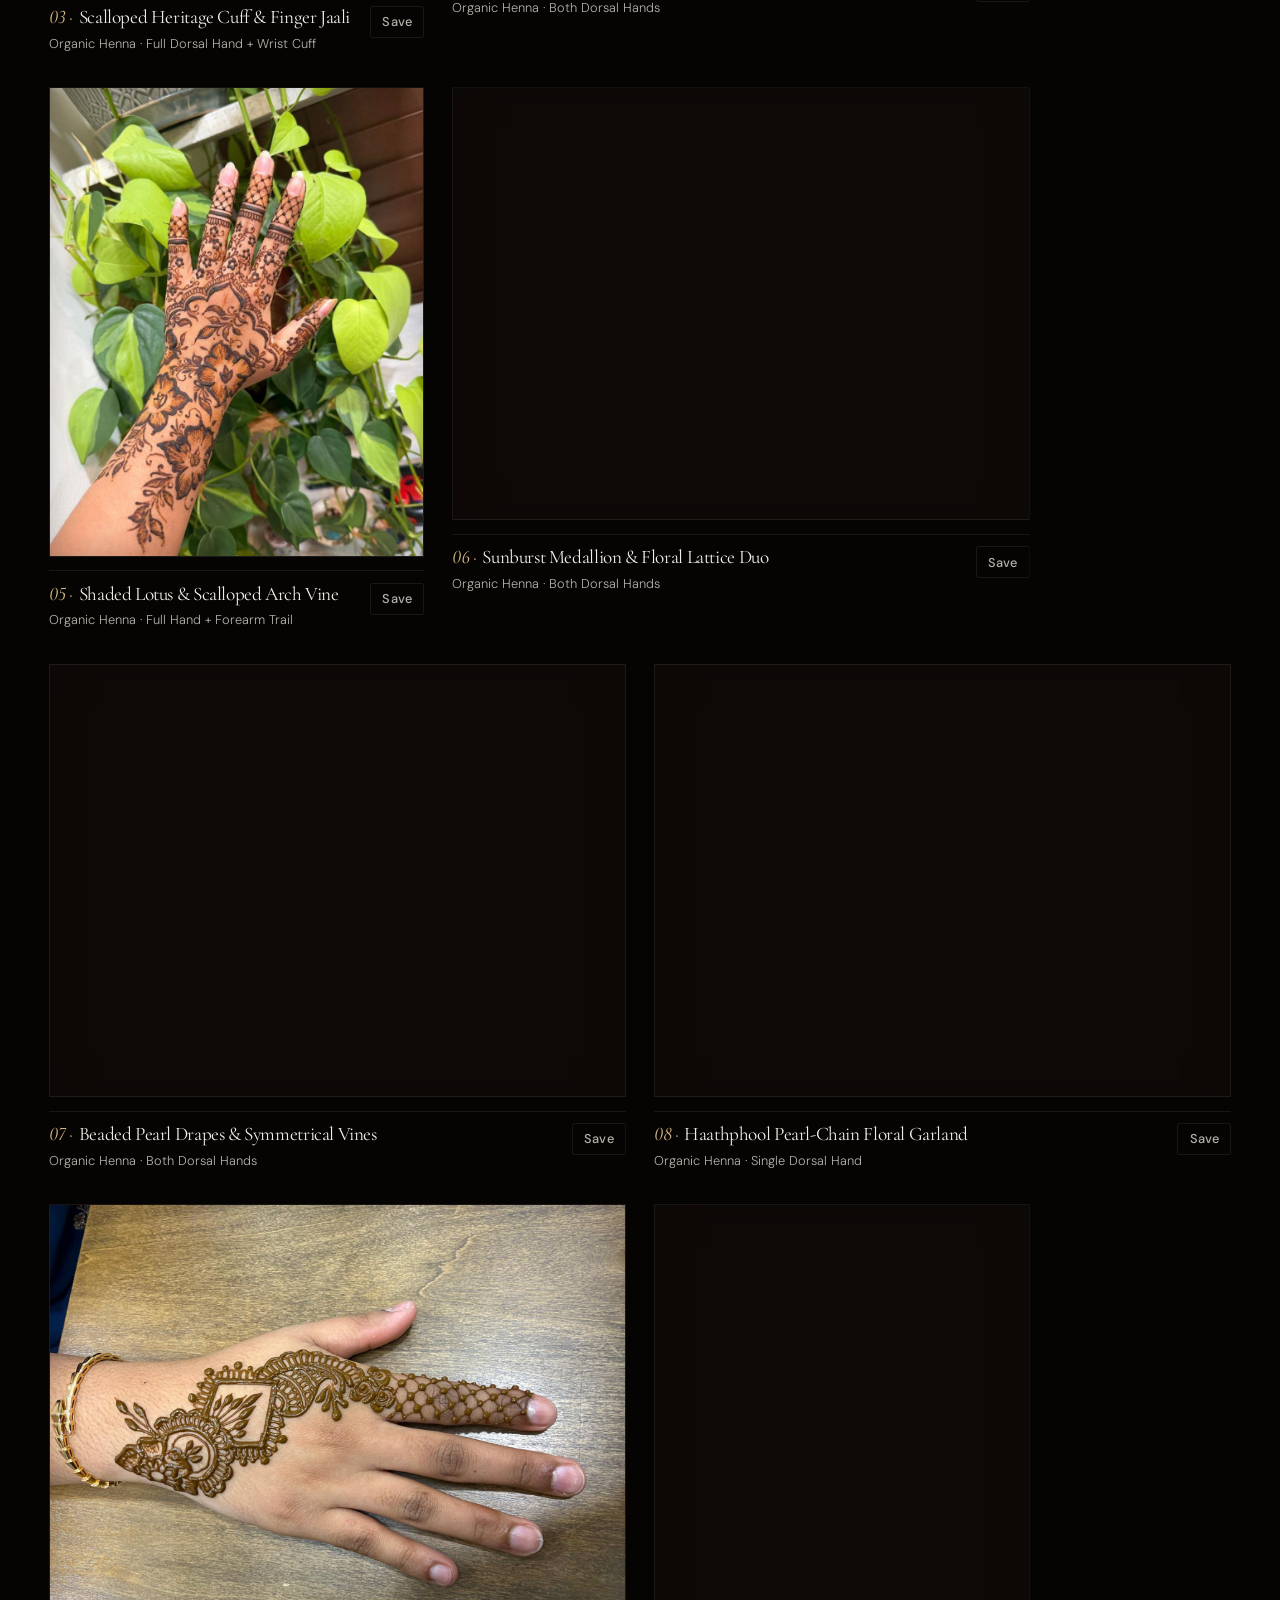
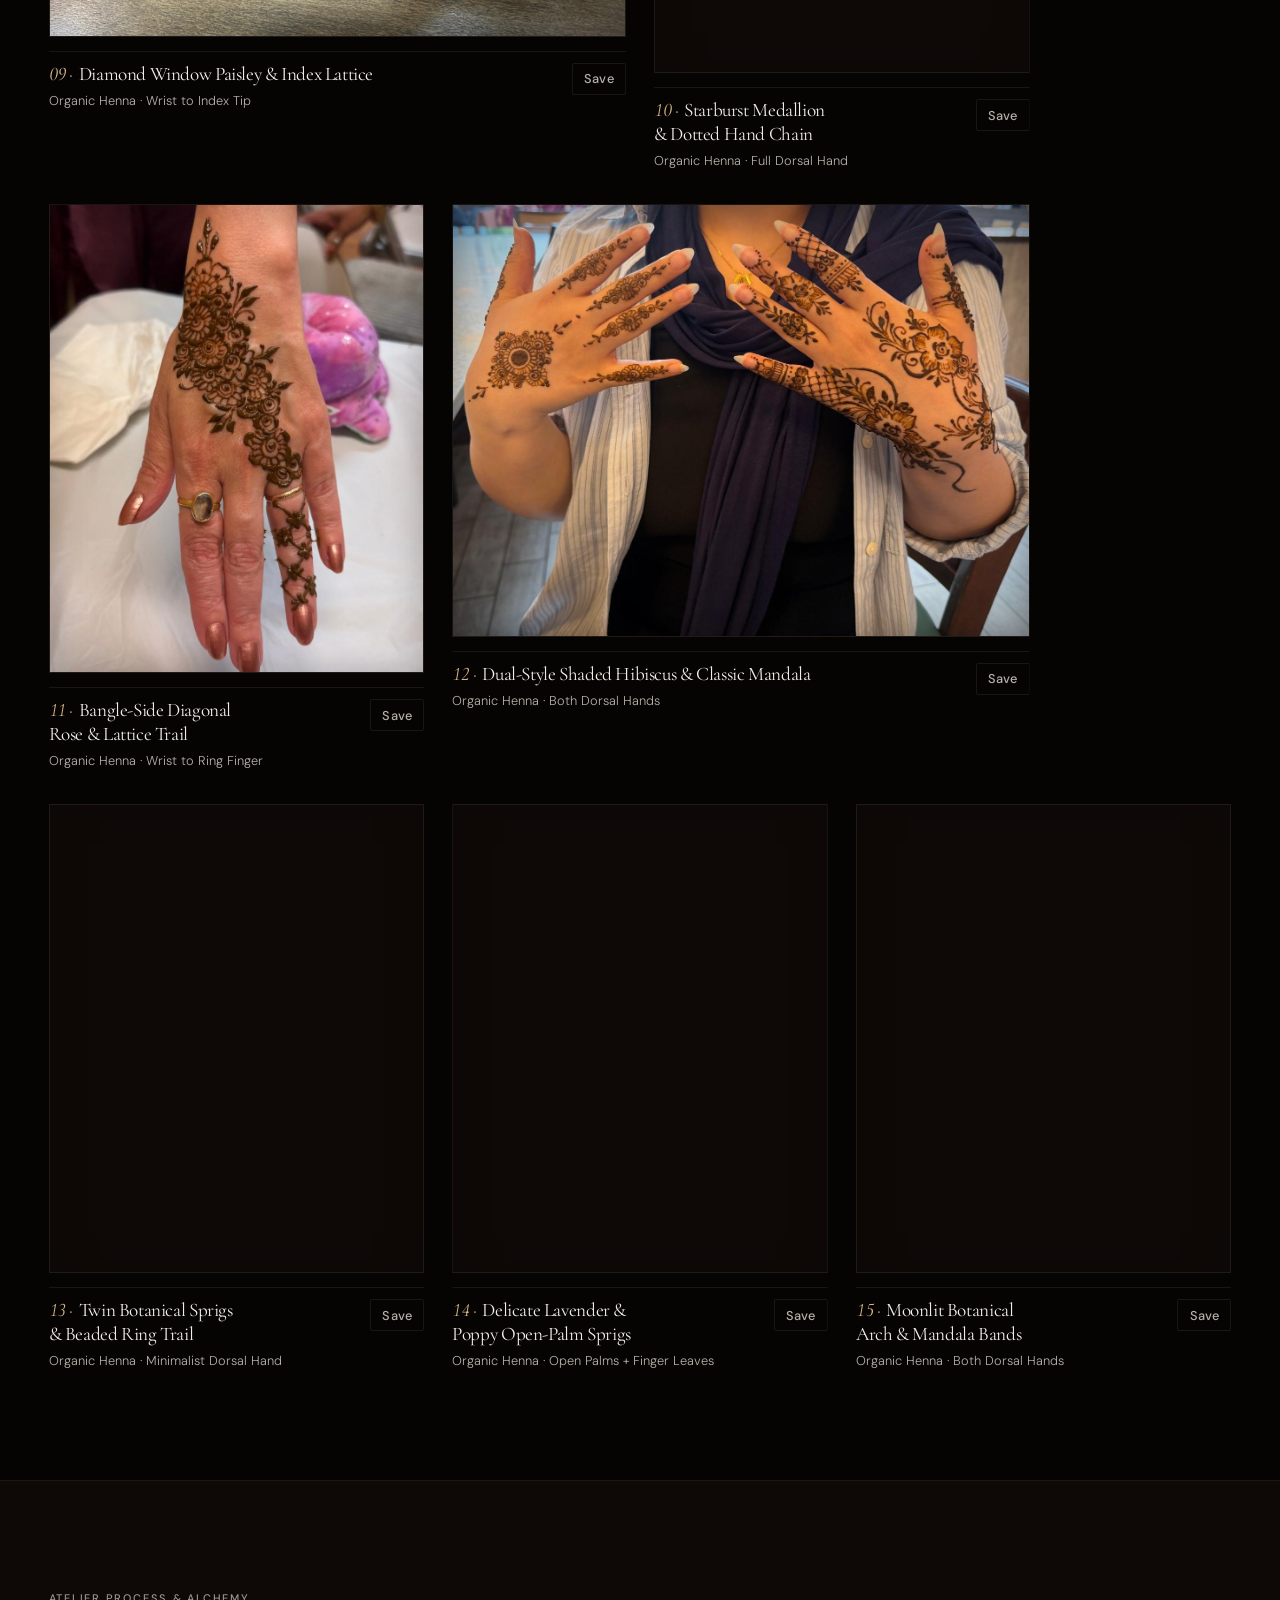
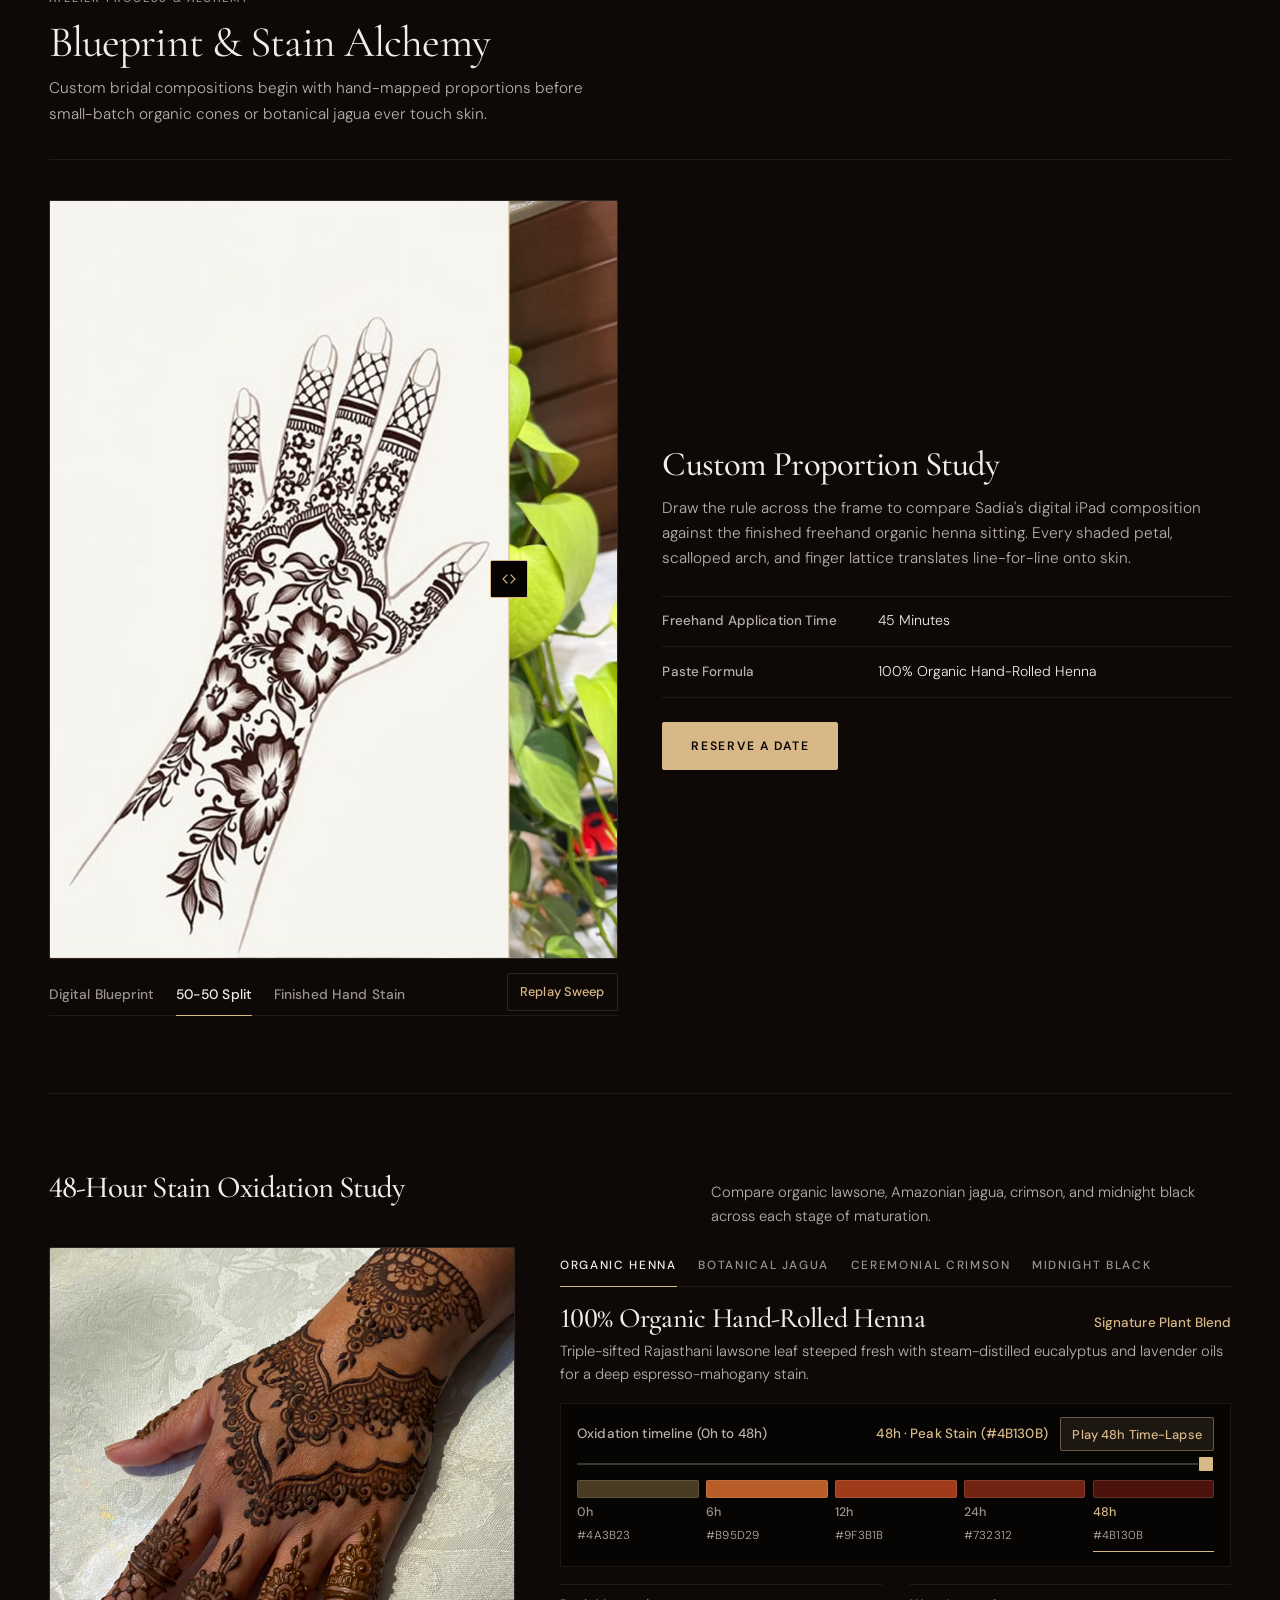
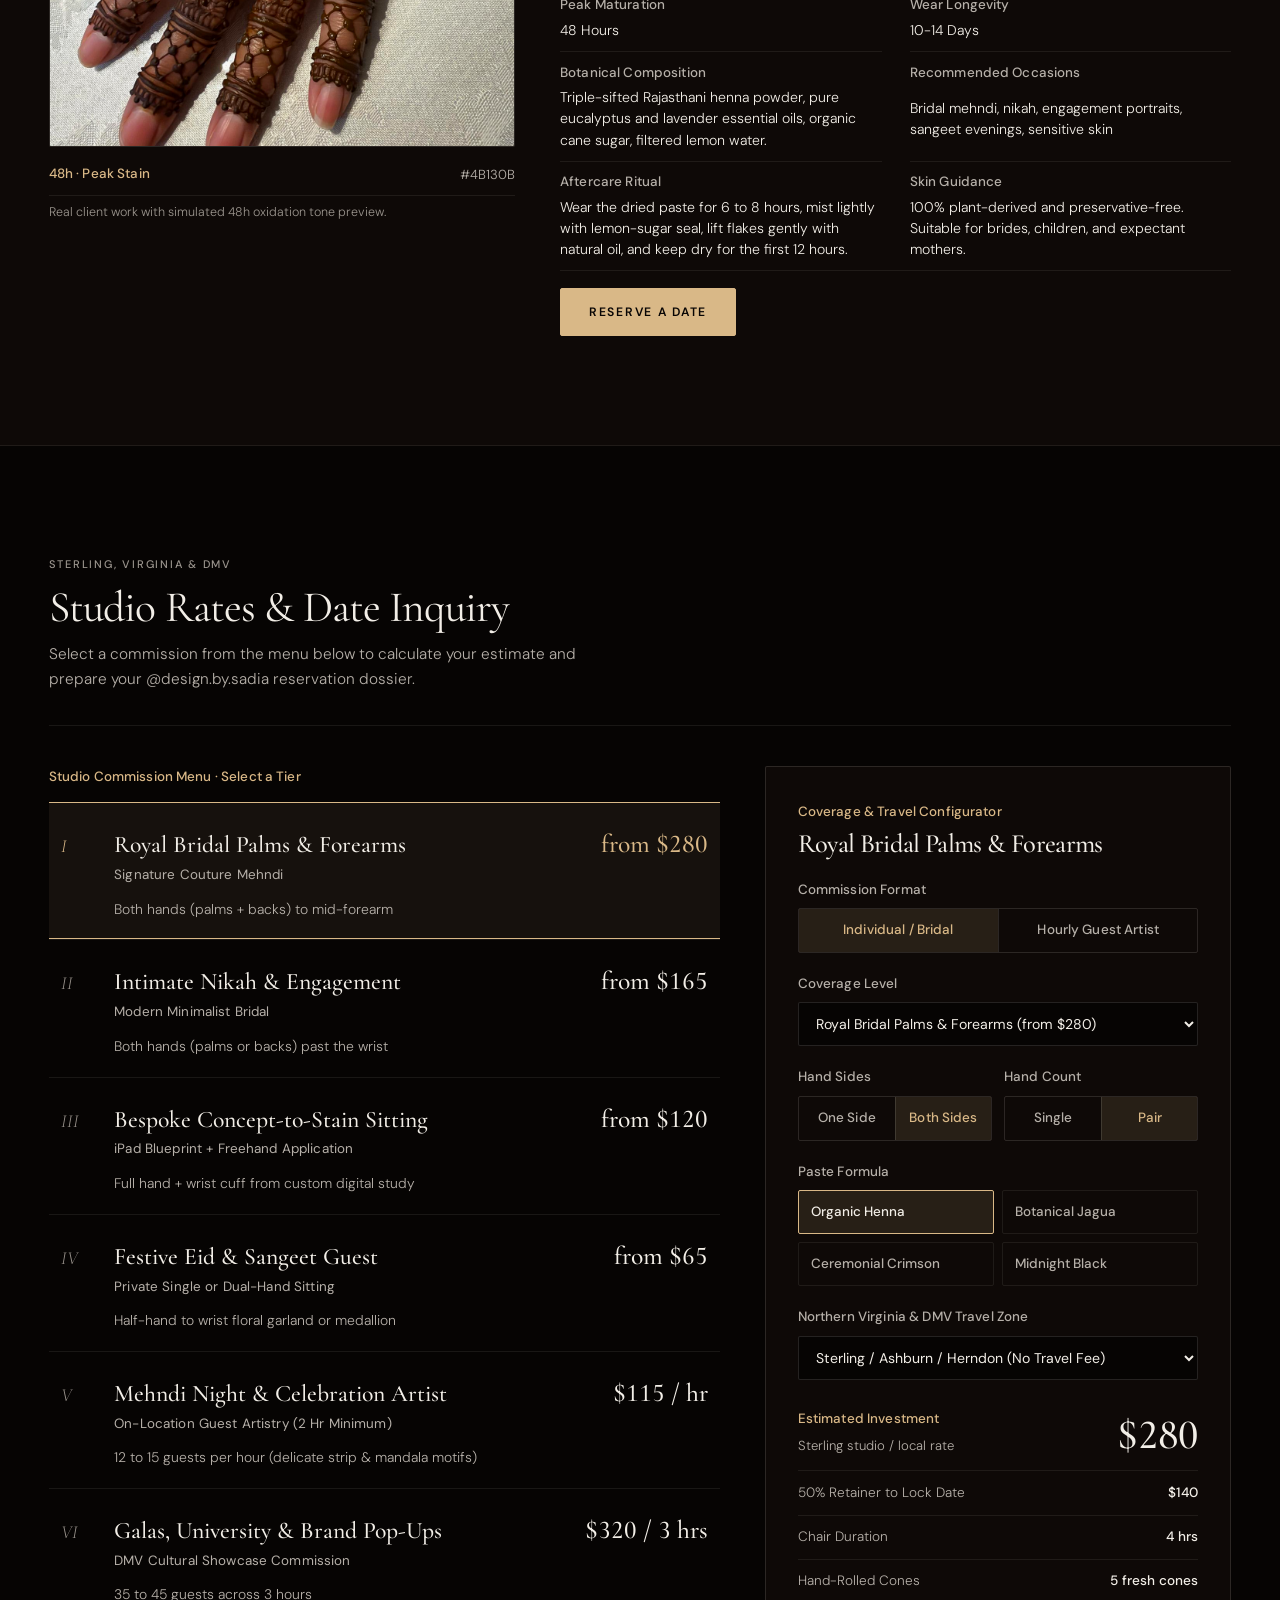
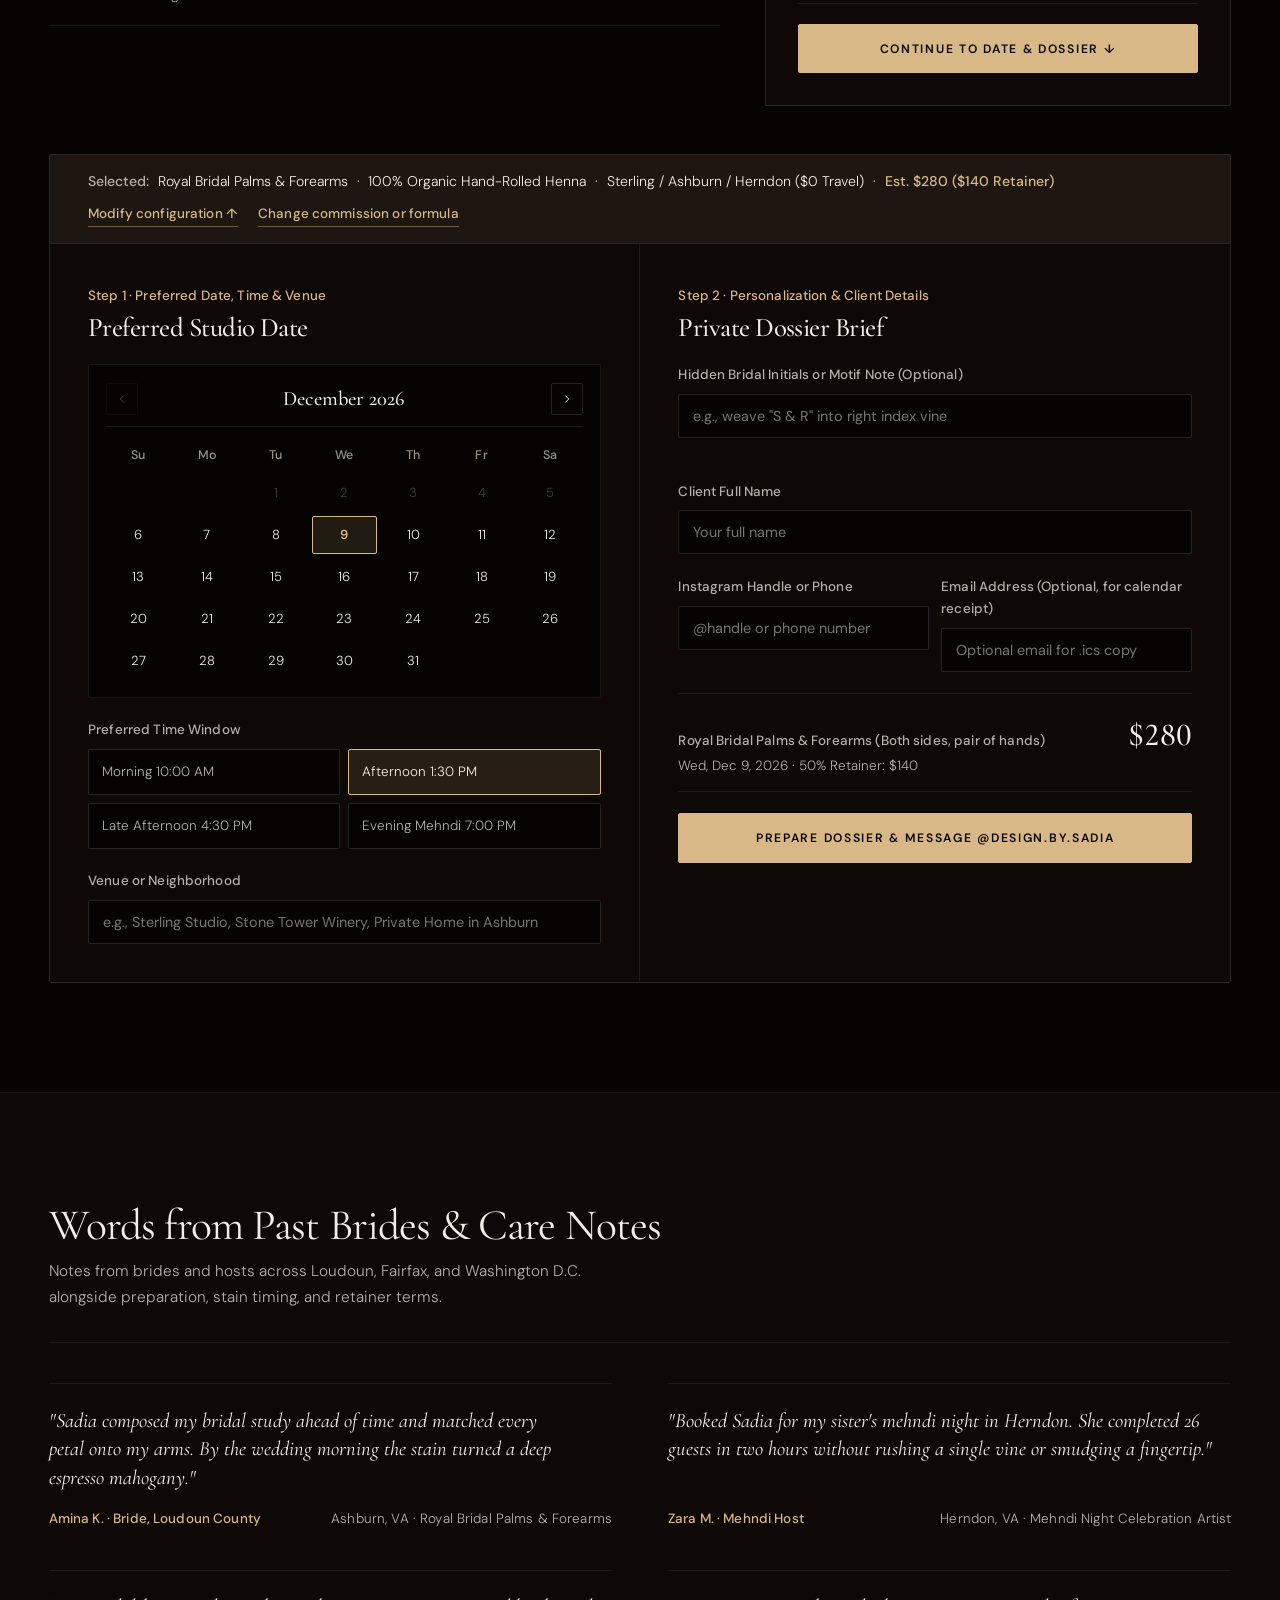
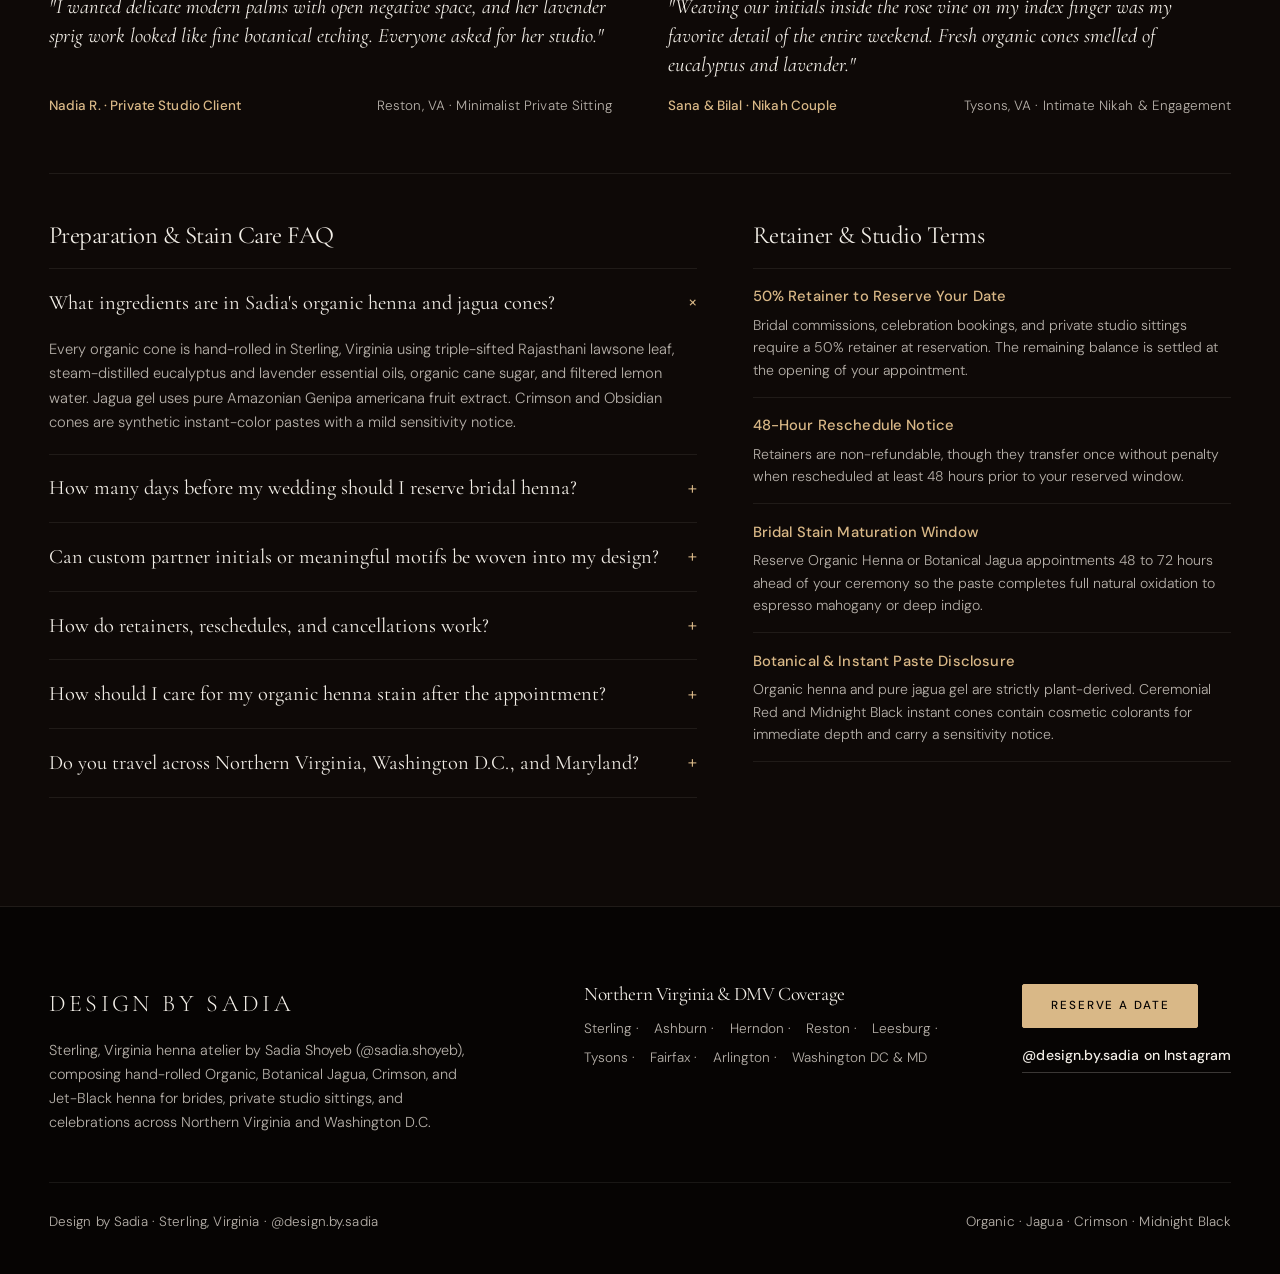
==== commit fce32d0e: "feat(v4): 100% real client photography only (zero AI images) + 5 crafted 60fps editorial animations" ====
--- a/index.html
+++ b/index.html
@@ -63,8 +63,8 @@
   <link rel="preconnect" href="https://fonts.googleapis.com">
   <link rel="preconnect" href="https://fonts.gstatic.com" crossorigin>
   <link href="https://fonts.googleapis.com/css2?family=Cormorant+Garamond:ital,wght@0,300;0,400;0,500;0,600;1,400;1,500&amp;family=DM+Sans:opsz,wght@9..40,300;9..40,400;9..40,500&amp;display=swap" rel="stylesheet">
-  <link rel="stylesheet" href="./styles/tokens.css?v=3">
-  <link rel="stylesheet" href="./styles/studio.css?v=3">
+  <link rel="stylesheet" href="./styles/tokens.css?v=4">
+  <link rel="stylesheet" href="./styles/studio.css?v=4">
   <style>
     :root { --plane-0-void: oklch(0.11 0.008 48); --plane-1-surface: oklch(0.145 0.010 48); --accent-henna: oklch(0.80 0.075 78); }
     html, body { background-color: var(--plane-0-void); color: oklch(0.95 0.010 80); }
@@ -152,7 +152,7 @@
   </div>
 
   <main id="main-content">
-    <!-- Cover: Editorial Split -->
+    <!-- Cover: Editorial Split with Live 4-Plate Cinema Reel -->
     <section class="cover-section" id="top">
       <div class="container cover-grid">
         <div class="cover-copy">
@@ -169,26 +169,29 @@
           <p class="cover-colophon">Sterling, VA &amp; DMV &nbsp;&middot;&nbsp; Organic, Jagua, Crimson &amp; Jet &nbsp;&middot;&nbsp; 100% Freehand</p>
         </div>
 
-        <div class="cover-stage">
-          <div class="cover-frame">
-            <img
-              id="hero-editorial-img"
-              src="./assets/generated/hero-couture-bridal.jpg"
-              alt="Intricate Rajasthani and Mughlai freehand bridal mehndi stained in deep espresso mahogany on hands and forearms"
-              width="960"
-              height="1200"
-              loading="eager"
-              fetchpriority="high"
-              decoding="async"
-              onerror="this.onerror=null;this.src='./assets/portfolio/portfolio-02-royal-bridal-palms.jpg';"
-            >
-          </div>
-
-          <button type="button" class="cover-secondary-print" id="hero-float-preview" aria-label="Scroll to atelier preparation and stain alchemy">
+        <div class="cover-stage" id="hero-stage">
+          <div class="cover-frame" id="hero-frame">
+            <div class="cover-reel__parallax" id="hero-parallax-layer">
+              <img
+                id="hero-editorial-img"
+                class="cover-reel__img is-active"
+                src="./assets/portfolio/portfolio-02-royal-bridal-palms.jpg"
+                alt="Freehand royal bridal mandala palms and botanical forearm cuffs in deep espresso mahogany stain"
+                width="1200"
+                height="1600"
+                loading="eager"
+                fetchpriority="high"
+                decoding="async"
+                data-reel-slide="0"
+              >
+            </div>
+          </div>
+
+          <button type="button" class="cover-secondary-print" id="hero-float-preview" aria-label="Scroll to original iPad sketch to living stain comparison">
             <img
               id="hero-float-img"
-              src="./assets/generated/hero-atelier.jpg"
-              alt="Hand-rolled organic henna cones and paste preparation at the Sterling atelier"
+              src="./assets/portfolio/sketch-floral-vine.jpg"
+              alt="Original iPad botanical floral vine sketch before application on skin"
               width="144"
               height="184"
               loading="eager"
@@ -196,21 +199,23 @@
               decoding="async"
             >
             <span class="cover-secondary-print__meta">
-              <span class="meta-label">Studio Craft</span>
-              <span class="cover-secondary-print__title" id="hero-float-title">Atelier Preparation</span>
-              <span class="cover-secondary-print__sub" id="hero-float-sub">Hand-Rolled Cones &amp; Paste</span>
+              <span class="meta-label">Original iPad Study</span>
+              <span class="cover-secondary-print__title" id="hero-float-title">Botanical Proportion Study</span>
+              <span class="cover-secondary-print__sub" id="hero-float-sub">Sketch-to-Skin &darr;</span>
             </span>
           </button>
 
+          <div class="cover-reel-controls" id="hero-reel-controls" role="group" aria-label="Featured client plates"></div>
+
           <div class="cover-caption">
-            <span class="cover-caption__index">Plate 01</span>
-            <span>Freehand Royal Bridal Mehndi &middot; Organic Lawsone &amp; Hidden Initials</span>
-          </div>
-        </div>
-      </div>
-    </section>
-
-    <!-- Chapter 1: Four Traditions -->
+            <span class="cover-caption__index" id="hero-caption-index">Plate 01</span>
+            <span id="hero-caption-text">Royal Mandala Palms &amp; Botanical Forearm Cuffs &middot; Organic Henna</span>
+          </div>
+        </div>
+      </div>
+    </section>
+
+    <!-- Chapter 1: Four Traditions + Animated Botanical Line-Draw -->
     <section class="atelier-section atelier-section--surface" id="styles">
       <div class="container">
         <div class="chapter-intro chapter-intro--centered">
@@ -218,7 +223,26 @@
           <p class="chapter-intro__deck">Every appointment is drawn freehand without stencils, calibrating density, negative space, and cuff symmetry to your proportions.</p>
         </div>
 
-        <div class="styles-lookbook" id="signature-styles-grid"></div>
+        <div class="traditions-ornament" id="traditions-ornament" aria-hidden="true">
+          <svg id="traditions-vine-svg" viewBox="0 0 880 76" fill="none" xmlns="http://www.w3.org/2000/svg">
+            <path class="vine-path" d="M440 62 C440 44, 424 30, 440 12 C456 30, 440 44, 440 62 Z" stroke="currentColor" stroke-width="1.2" stroke-linecap="round" stroke-linejoin="round"/>
+            <path class="vine-path" d="M440 54 C422 46, 412 34, 418 22 C428 24, 434 36, 440 54" stroke="currentColor" stroke-width="1.1" stroke-linecap="round" stroke-linejoin="round"/>
+            <path class="vine-path" d="M440 54 C458 46, 468 34, 462 22 C452 24, 446 36, 440 54" stroke="currentColor" stroke-width="1.1" stroke-linecap="round" stroke-linejoin="round"/>
+            <path class="vine-path" d="M412 48 C345 48, 305 24, 240 34 C180 44, 130 22, 42 38" stroke="currentColor" stroke-width="1.1" stroke-linecap="round"/>
+            <path class="vine-path" d="M468 48 C535 48, 575 24, 640 34 C700 44, 750 22, 838 38" stroke="currentColor" stroke-width="1.1" stroke-linecap="round"/>
+            <path class="vine-path" d="M326 32 C314 16, 294 14, 286 24 C298 30, 312 30, 326 32" stroke="currentColor" stroke-width="1.05" stroke-linecap="round" stroke-linejoin="round"/>
+            <path class="vine-path" d="M554 32 C566 16, 586 14, 594 24 C582 30, 568 30, 554 32" stroke="currentColor" stroke-width="1.05" stroke-linecap="round" stroke-linejoin="round"/>
+            <path class="vine-path" d="M210 38 C198 54, 178 56, 168 46 C182 40, 196 38, 210 38" stroke="currentColor" stroke-width="1.05" stroke-linecap="round" stroke-linejoin="round"/>
+            <path class="vine-path" d="M670 38 C682 54, 702 56, 712 46 C698 40, 684 38, 670 38" stroke="currentColor" stroke-width="1.05" stroke-linecap="round" stroke-linejoin="round"/>
+            <path class="vine-path" d="M108 32 C94 18, 76 18, 68 28 C82 32, 94 32, 108 32" stroke="currentColor" stroke-width="1.05" stroke-linecap="round" stroke-linejoin="round"/>
+            <path class="vine-path" d="M772 32 C786 18, 804 18, 812 28 C798 32, 786 32, 772 32" stroke="currentColor" stroke-width="1.05" stroke-linecap="round" stroke-linejoin="round"/>
+            <circle class="vine-dot" cx="440" cy="6" r="2" fill="currentColor"/>
+            <circle class="vine-dot" cx="28" cy="39" r="1.8" fill="currentColor"/>
+            <circle class="vine-dot" cx="852" cy="39" r="1.8" fill="currentColor"/>
+          </svg>
+        </div>
+
+        <div class="traditions-index" id="signature-styles-grid"></div>
       </div>
     </section>
 
@@ -343,7 +367,7 @@
       </button>
 
       <div class="lightbox-media">
-        <img id="lightbox-img" src="./assets/portfolio/portfolio-01-botanical-vine.jpg" alt="" width="1200" height="1600">
+        <img id="lightbox-img" src="./assets/portfolio/portfolio-01-botanical-vine.jpg" alt="" width="900" height="1200">
         <button type="button" class="lightbox-nav lightbox-nav--prev" id="lightbox-prev" aria-label="Previous archive piece">
           <svg width="17" height="17" viewBox="0 0 24 24" fill="none" stroke="currentColor" stroke-width="1.8" stroke-linecap="round" stroke-linejoin="round" aria-hidden="true">
             <polyline points="15 18 9 12 15 6"/>
@@ -408,6 +432,6 @@
 
   <div id="client-review-mount"></div>
 
-  <script type="module" src="./js/app.js?v=3"></script>
+  <script type="module" src="./js/app.js?v=4"></script>
 </body>
 </html>
--- a/styles/tokens.css
+++ b/styles/tokens.css
@@ -1,4 +1,4 @@
-/* Design by Sadia (v3): Velvet Espresso Noir & Brushed Champagne Atelier Tokens */
+/* Design by Sadia (v4): Velvet Espresso Noir & Brushed Champagne Atelier Tokens */
 :root {
   color-scheme: dark;
 
--- a/styles/studio.css
+++ b/styles/studio.css
@@ -1,4 +1,4 @@
-/* Design by Sadia (v3): Vogue Bridal x Aesop x Sabyasachi Architectural Couture Stylesheet */
+/* Design by Sadia (v4): Vogue Bridal x Aesop x Sabyasachi Architectural Couture Stylesheet */
 
 *,
 *::before,
@@ -523,17 +523,116 @@
   max-height: clamp(460px, 68dvh, 640px);
 }
 
-.cover-frame img {
+.cover-reel__parallax {
+  position: relative;
+  width: 100%;
+  height: 100%;
+  will-change: transform;
+  transition: transform 280ms var(--ease-tactile);
+}
+
+.cover-reel__img {
+  position: absolute;
+  inset: 0;
   width: 100%;
   height: 100%;
   object-fit: cover;
   object-position: center 28%;
+  opacity: 0;
+  pointer-events: none;
+  transform: scale(1);
+  transition: opacity 850ms cubic-bezier(0.22, 1, 0.36, 1);
+}
+
+.cover-reel__img.is-active {
+  opacity: 1;
+  z-index: 1;
+  animation: heroKenBurns 5.2s var(--ease-tactile) forwards;
+}
+
+@keyframes heroKenBurns {
+  from {
+    transform: scale(1);
+  }
+  to {
+    transform: scale(1.06);
+  }
+}
+
+.cover-reel-controls {
+  display: grid;
+  grid-template-columns: repeat(4, minmax(0, 1fr));
+  gap: 0.75rem;
+  padding-top: 0.2rem;
+}
+
+.cover-reel-btn {
+  display: flex;
+  flex-direction: column;
+  align-items: flex-start;
+  gap: 0.38rem;
+  padding: 0.25rem 0;
+  text-align: left;
+  color: var(--text-muted);
+  transition: color var(--dur-ui) var(--ease-tactile);
+}
+
+.cover-reel-btn:hover,
+.cover-reel-btn[aria-pressed="true"] {
+  color: var(--text-primary);
+}
+
+.cover-reel-btn__num {
+  font-family: var(--font-display);
+  font-style: italic;
+  font-size: 0.96rem;
+  font-variant-numeric: tabular-nums lining-nums;
+  color: inherit;
+}
+
+.cover-reel-btn[aria-pressed="true"] .cover-reel-btn__num {
+  color: var(--accent-henna);
+}
+
+.cover-reel-btn__track {
+  position: relative;
+  width: 100%;
+  height: 1.5px;
+  background: var(--border-subtle);
+  overflow: hidden;
+}
+
+.cover-reel-btn__fill {
+  display: block;
+  width: 100%;
+  height: 100%;
+  background: var(--accent-henna);
+  transform-origin: left center;
+  transform: scaleX(0);
+}
+
+.cover-reel-btn[aria-pressed="true"] .cover-reel-btn__fill {
+  animation: reelProgressFill 4.6s linear forwards;
+}
+
+.cover-stage.is-paused .cover-reel-btn[aria-pressed="true"] .cover-reel-btn__fill,
+.cover-stage.is-paused .cover-reel__img.is-active {
+  animation-play-state: paused;
+}
+
+@keyframes reelProgressFill {
+  from {
+    transform: scaleX(0);
+  }
+  to {
+    transform: scaleX(1);
+  }
 }
 
 .cover-secondary-print {
   position: absolute;
   left: -1.75rem;
-  bottom: 2.75rem;
+  bottom: 4.5rem;
   z-index: 3;
   display: flex;
   align-items: flex-end;
@@ -651,71 +750,130 @@
   max-width: 56ch;
 }
 
-/* Chapter 1: 4-Column Signature Artistry Lookbook */
-.styles-lookbook {
+/* Chapter 1: Animated Botanical Ornament & Interactive 4-Tradition Index */
+.traditions-ornament {
+  display: flex;
+  justify-content: center;
+  margin: 0 auto 2.5rem;
+  color: var(--accent-henna);
+  opacity: 0.72;
+  transition: opacity 420ms var(--ease-tactile), transform 420ms var(--ease-tactile);
+}
+
+.traditions-ornament svg {
+  width: min(680px, 100%);
+  height: auto;
+  overflow: visible;
+}
+
+.traditions-ornament.is-hovered {
+  opacity: 1;
+  transform: scale(1.012);
+}
+
+.traditions-ornament .vine-path {
+  transition: stroke-dashoffset 1350ms cubic-bezier(0.22, 1, 0.36, 1);
+}
+
+.traditions-ornament .vine-dot {
+  opacity: 0;
+  transition: opacity 450ms var(--ease-tactile) 950ms;
+}
+
+.traditions-ornament.is-drawn .vine-dot {
+  opacity: 1;
+}
+
+.traditions-index {
   display: grid;
   grid-template-columns: repeat(4, minmax(0, 1fr));
   border-top: 1px solid var(--border-subtle);
   border-bottom: 1px solid var(--border-subtle);
 }
 
-.style-column {
-  display: flex;
-  flex-direction: column;
-  gap: 1.15rem;
-  padding: 2rem 1.5rem;
-}
-
-.style-column:first-child {
+.tradition-column {
+  display: flex;
+  flex-direction: column;
+  gap: 1.05rem;
+  padding: 2.15rem 1.5rem;
+  cursor: pointer;
+  transition: background-color var(--dur-ui) var(--ease-tactile);
+}
+
+.tradition-column:hover,
+.tradition-column:focus-within {
+  background: color-mix(in oklch, var(--accent-henna) 4%, transparent);
+}
+
+.tradition-column:first-child {
   padding-left: 0;
 }
 
-.style-column:last-child {
+.tradition-column:last-child {
   padding-right: 0;
 }
 
-.style-column:not(:first-child) {
+.tradition-column:not(:first-child) {
   border-left: 1px solid var(--border-subtle);
 }
 
-.style-column__media {
-  aspect-ratio: 4 / 5;
-  overflow: hidden;
-  border-radius: var(--radius-sm);
-  background: var(--plane-2-card);
-  border: 1px solid var(--border-subtle);
-}
-
-.style-column__media img {
-  width: 100%;
-  height: 100%;
-  object-fit: cover;
-  transition: transform 0.65s var(--ease-tactile);
-}
-
-.style-column:hover .style-column__media img {
-  transform: scale(1.03);
-}
-
-.style-column__numeral {
+.tradition-column__head {
+  display: flex;
+  align-items: baseline;
+  justify-content: space-between;
+  gap: 0.75rem;
+  padding-bottom: 0.75rem;
+  border-bottom: 1px solid var(--border-subtle);
+}
+
+.tradition-column__numeral {
   font-family: var(--font-display);
   font-style: italic;
-  font-size: 1rem;
+  font-size: 1.35rem;
   color: var(--accent-henna);
   font-variant-numeric: tabular-nums lining-nums;
 }
 
-.style-column__title {
-  font-size: 1.38rem;
-  line-height: 1.14;
-  color: var(--text-primary);
-}
-
-.style-column__notes {
-  font-size: 0.88rem;
-  line-height: 1.62;
+.tradition-column__sub {
+  font-size: 0.8rem;
+  color: var(--text-muted);
+}
+
+.tradition-column__title {
+  font-size: 1.48rem;
+  line-height: 1.15;
+  color: var(--text-primary);
+}
+
+.tradition-column__notes {
+  font-size: 0.9rem;
+  line-height: 1.65;
   color: var(--text-secondary);
   flex: 1;
+}
+
+.tradition-column__actions {
+  display: flex;
+  flex-wrap: wrap;
+  align-items: center;
+  justify-content: space-between;
+  gap: 0.75rem 1rem;
+  padding-top: 0.45rem;
+}
+
+.tradition-inquire-link {
+  font-family: var(--font-sans);
+  font-size: 0.84rem;
+  font-weight: 400;
+  color: var(--text-secondary);
+  border-bottom: 1px solid transparent;
+  padding-bottom: 0.18rem;
+  transition: color var(--dur-ui) var(--ease-tactile), border-color var(--dur-ui) var(--ease-tactile);
+}
+
+.tradition-inquire-link:hover {
+  color: var(--accent-henna);
+  border-bottom-color: var(--accent-henna);
 }
 
 /* Chapter 2: Inline Baseline Archive Header & Asymmetric Client Archive */
@@ -791,6 +949,19 @@
   gap: 0.85rem;
 }
 
+html.has-reveal-anim .archive-plate {
+  clip-path: inset(8% 0 0 0);
+  opacity: 0;
+  transition:
+    clip-path 680ms cubic-bezier(0.22, 1, 0.36, 1),
+    opacity 540ms cubic-bezier(0.22, 1, 0.36, 1);
+}
+
+html.has-reveal-anim .archive-plate.is-revealed {
+  clip-path: inset(0 0 0 0);
+  opacity: 1;
+}
+
 .archive-plate--lead {
   grid-column: span 7;
 }
@@ -813,6 +984,26 @@
   aspect-ratio: 4 / 5;
 }
 
+.archive-plate__media::before {
+  content: "";
+  position: absolute;
+  inset: 0;
+  z-index: 2;
+  pointer-events: none;
+  background: linear-gradient(
+    115deg,
+    transparent 35%,
+    rgba(212, 182, 134, 0.14) 50%,
+    transparent 65%
+  );
+  transform: translateX(-115%);
+  transition: transform 720ms cubic-bezier(0.22, 1, 0.36, 1);
+}
+
+.archive-plate__media:hover::before {
+  transform: translateX(115%);
+}
+
 .archive-plate__media::after {
   content: "";
   position: absolute;
@@ -833,11 +1024,16 @@
   width: 100%;
   height: 100%;
   object-fit: cover;
+  transform: scale(1);
   transition: transform 0.65s var(--ease-tactile), filter 0.45s var(--ease-tactile);
 }
 
+html.has-reveal-anim .archive-plate:not(.is-revealed) .archive-plate__media img {
+  transform: scale(1.04);
+}
+
 .archive-plate__media:hover img {
-  transform: scale(1.025);
+  transform: scale(1.03);
 }
 
 .archive-plate__caption {
@@ -1360,24 +1556,24 @@
     display: inline-flex;
   }
 
-  .styles-lookbook {
+  .traditions-index {
     grid-template-columns: repeat(2, minmax(0, 1fr));
   }
 
-  .style-column {
+  .tradition-column {
     padding: 1.75rem 1.25rem;
   }
 
-  .style-column:nth-child(odd) {
+  .tradition-column:nth-child(odd) {
     padding-left: 0;
     border-left: none;
   }
 
-  .style-column:nth-child(even) {
+  .tradition-column:nth-child(even) {
     padding-right: 0;
   }
 
-  .style-column:nth-child(n + 3) {
+  .tradition-column:nth-child(n + 3) {
     border-top: 1px solid var(--border-subtle);
   }
 }
@@ -1397,7 +1593,7 @@
 
   .cover-secondary-print {
     left: 1rem;
-    bottom: 1rem;
+    bottom: 4.5rem;
   }
 
   .archive-plate,
@@ -1418,20 +1614,20 @@
     position: static;
     max-width: none;
     width: 100%;
-    margin-top: 0.5rem;
-  }
-
-  .styles-lookbook {
+    margin-top: 0.35rem;
+  }
+
+  .traditions-index {
     grid-template-columns: minmax(0, 1fr);
   }
 
-  .style-column {
+  .tradition-column {
     padding: 1.65rem 0;
     border-left: none !important;
     border-top: 1px solid var(--border-subtle);
   }
 
-  .style-column:first-child {
+  .tradition-column:first-child {
     border-top: none;
   }
 
@@ -1449,6 +1645,27 @@
   .archive-plate--lead .archive-plate__media,
   .archive-plate--wide .archive-plate__media {
     aspect-ratio: 4 / 5;
+  }
+}
+
+@media (prefers-reduced-motion: reduce) {
+  .cover-reel__img,
+  .cover-reel__img.is-active,
+  .cover-reel-btn[aria-pressed="true"] .cover-reel-btn__fill,
+  .traditions-ornament .vine-path,
+  .traditions-ornament .vine-dot,
+  html.has-reveal-anim .archive-plate,
+  .archive-plate__media::before,
+  .archive-plate__media img {
+    animation: none !important;
+    transition: none !important;
+    clip-path: none !important;
+    opacity: 1 !important;
+    transform: none !important;
+  }
+
+  .cover-reel__img:not(.is-active) {
+    opacity: 0 !important;
   }
 }
 
